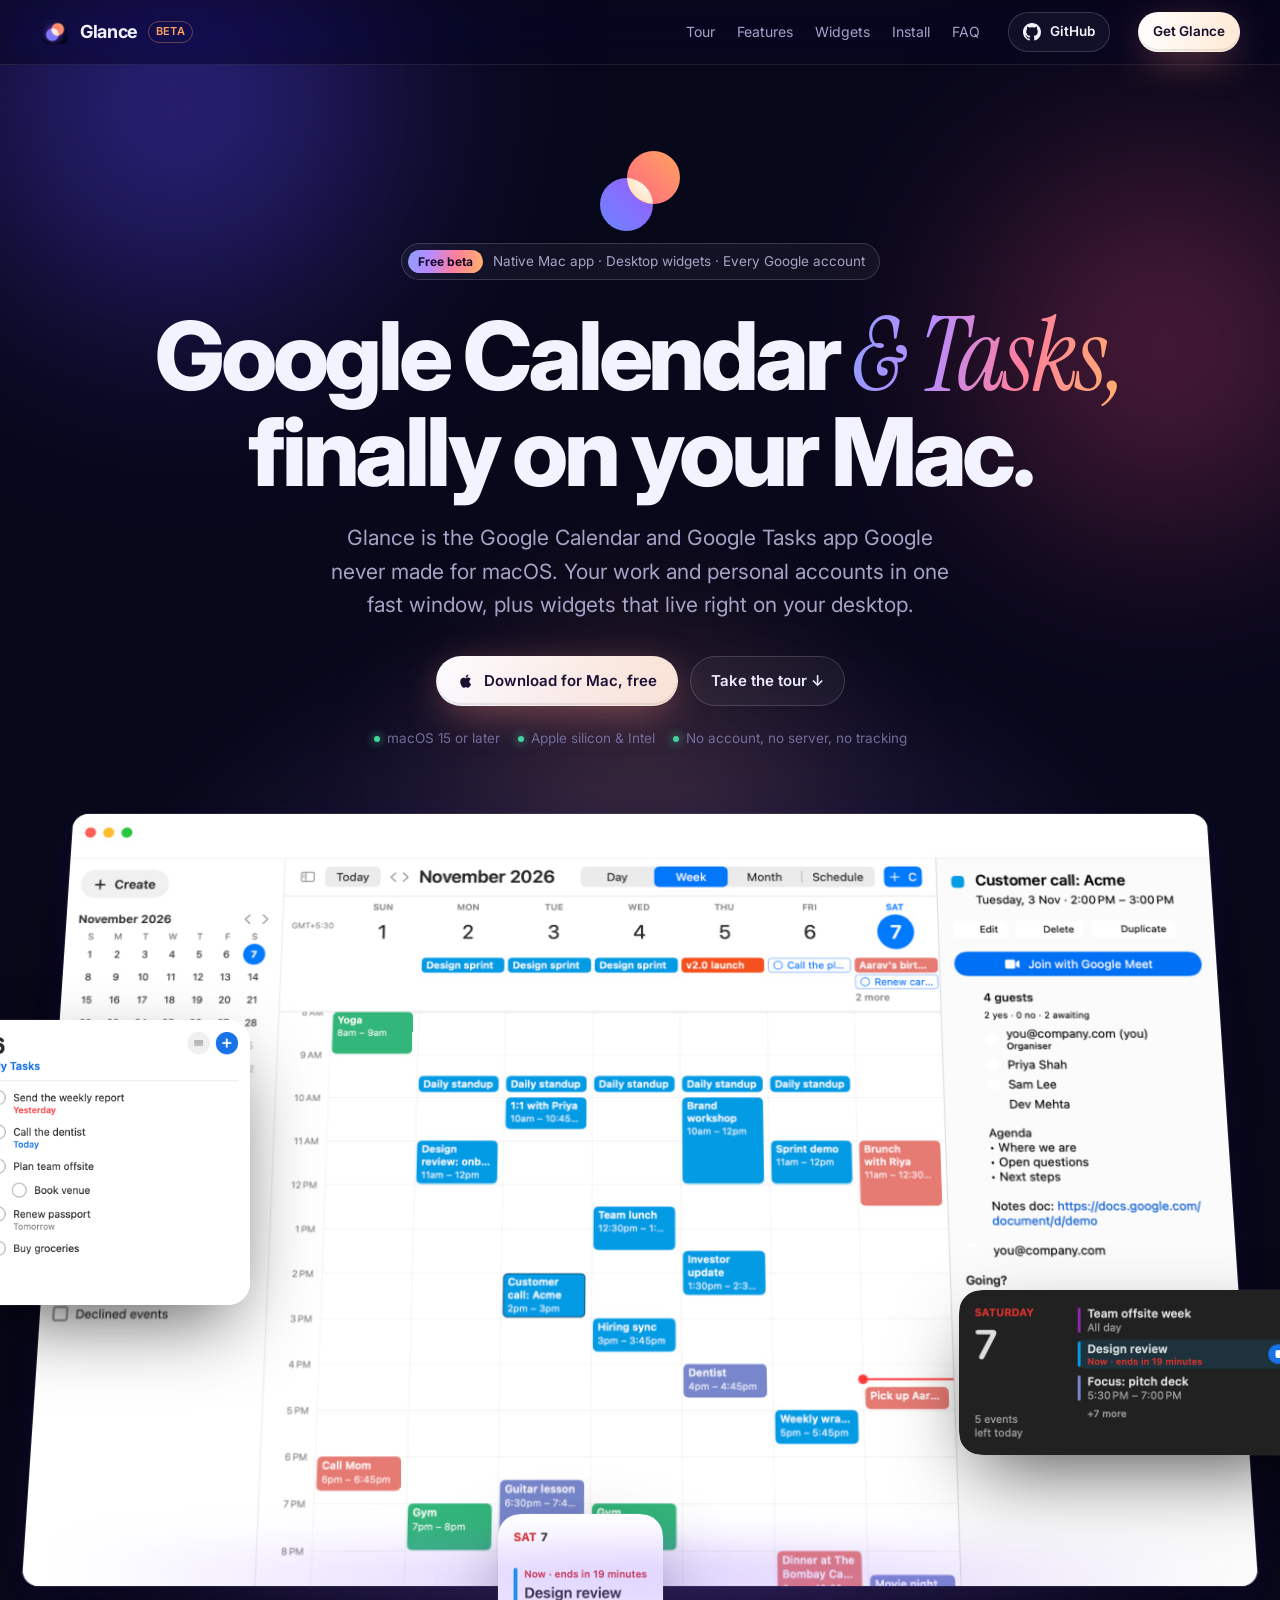
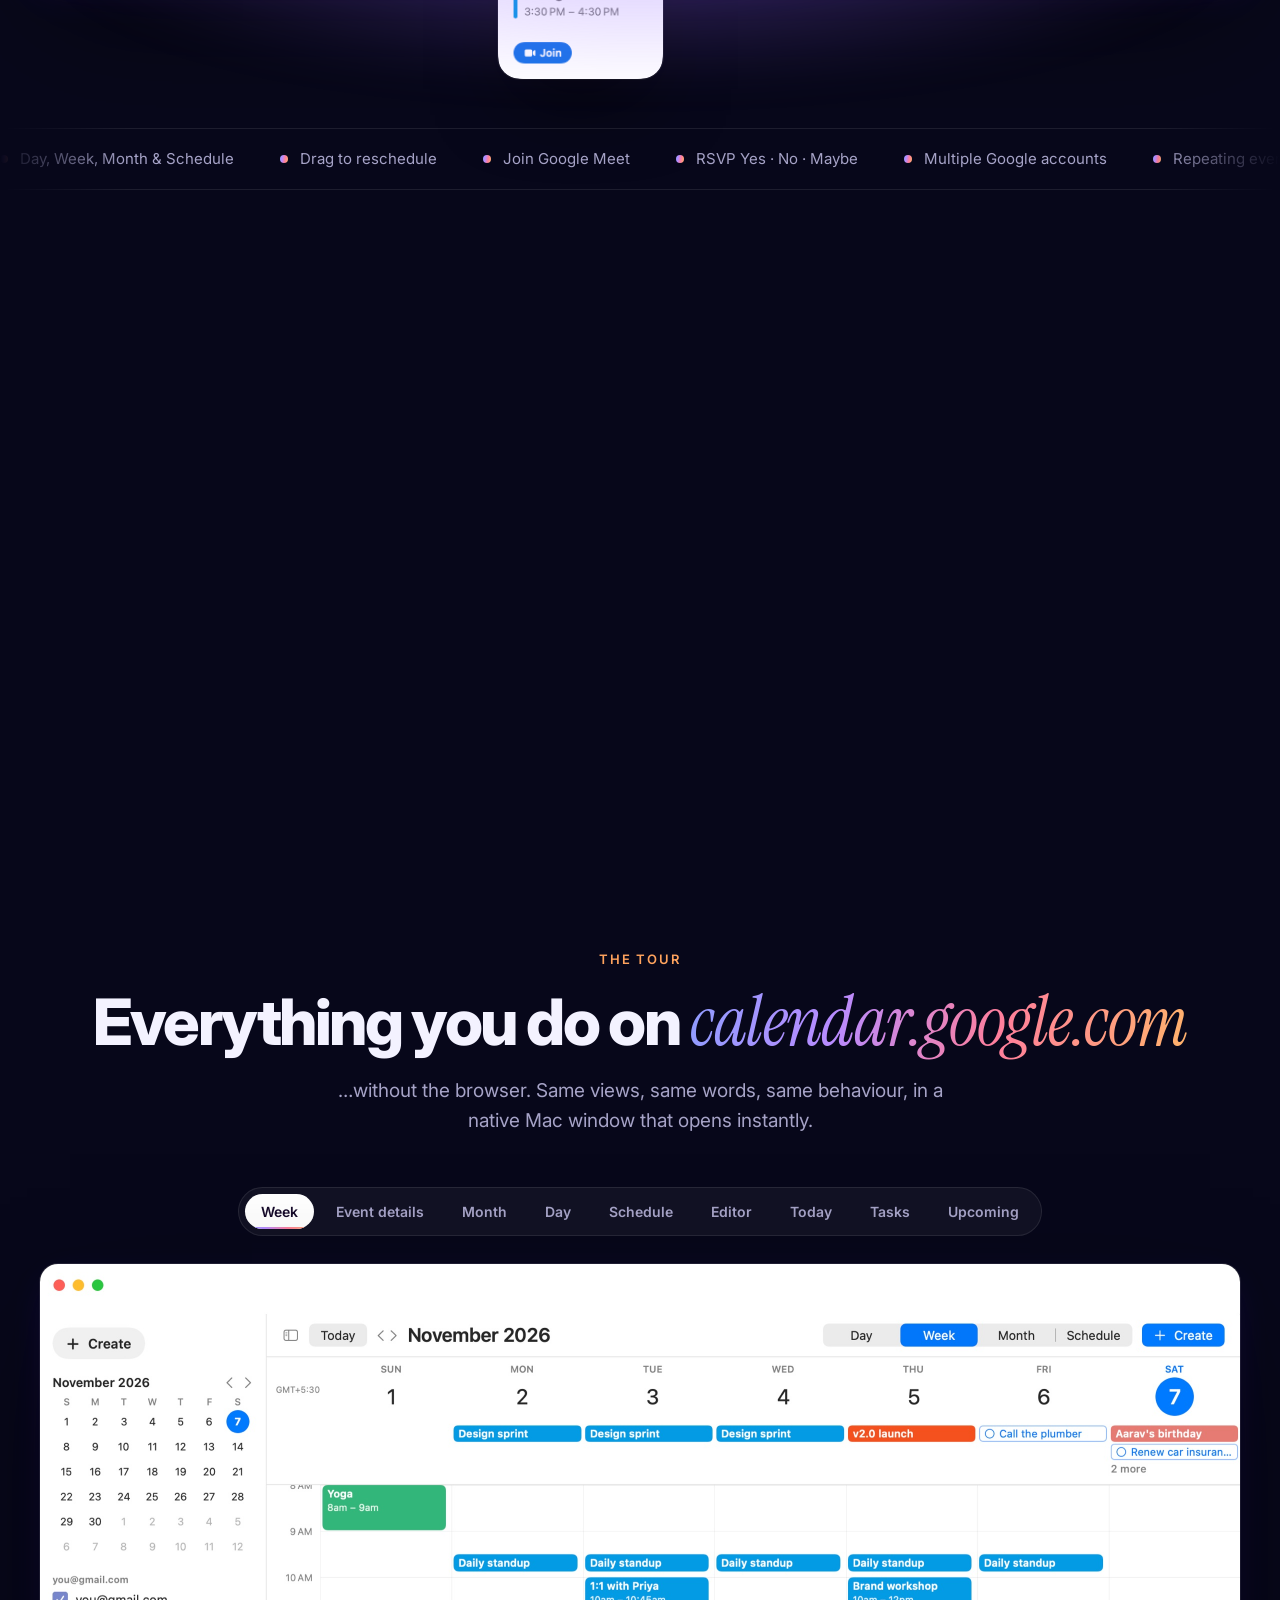
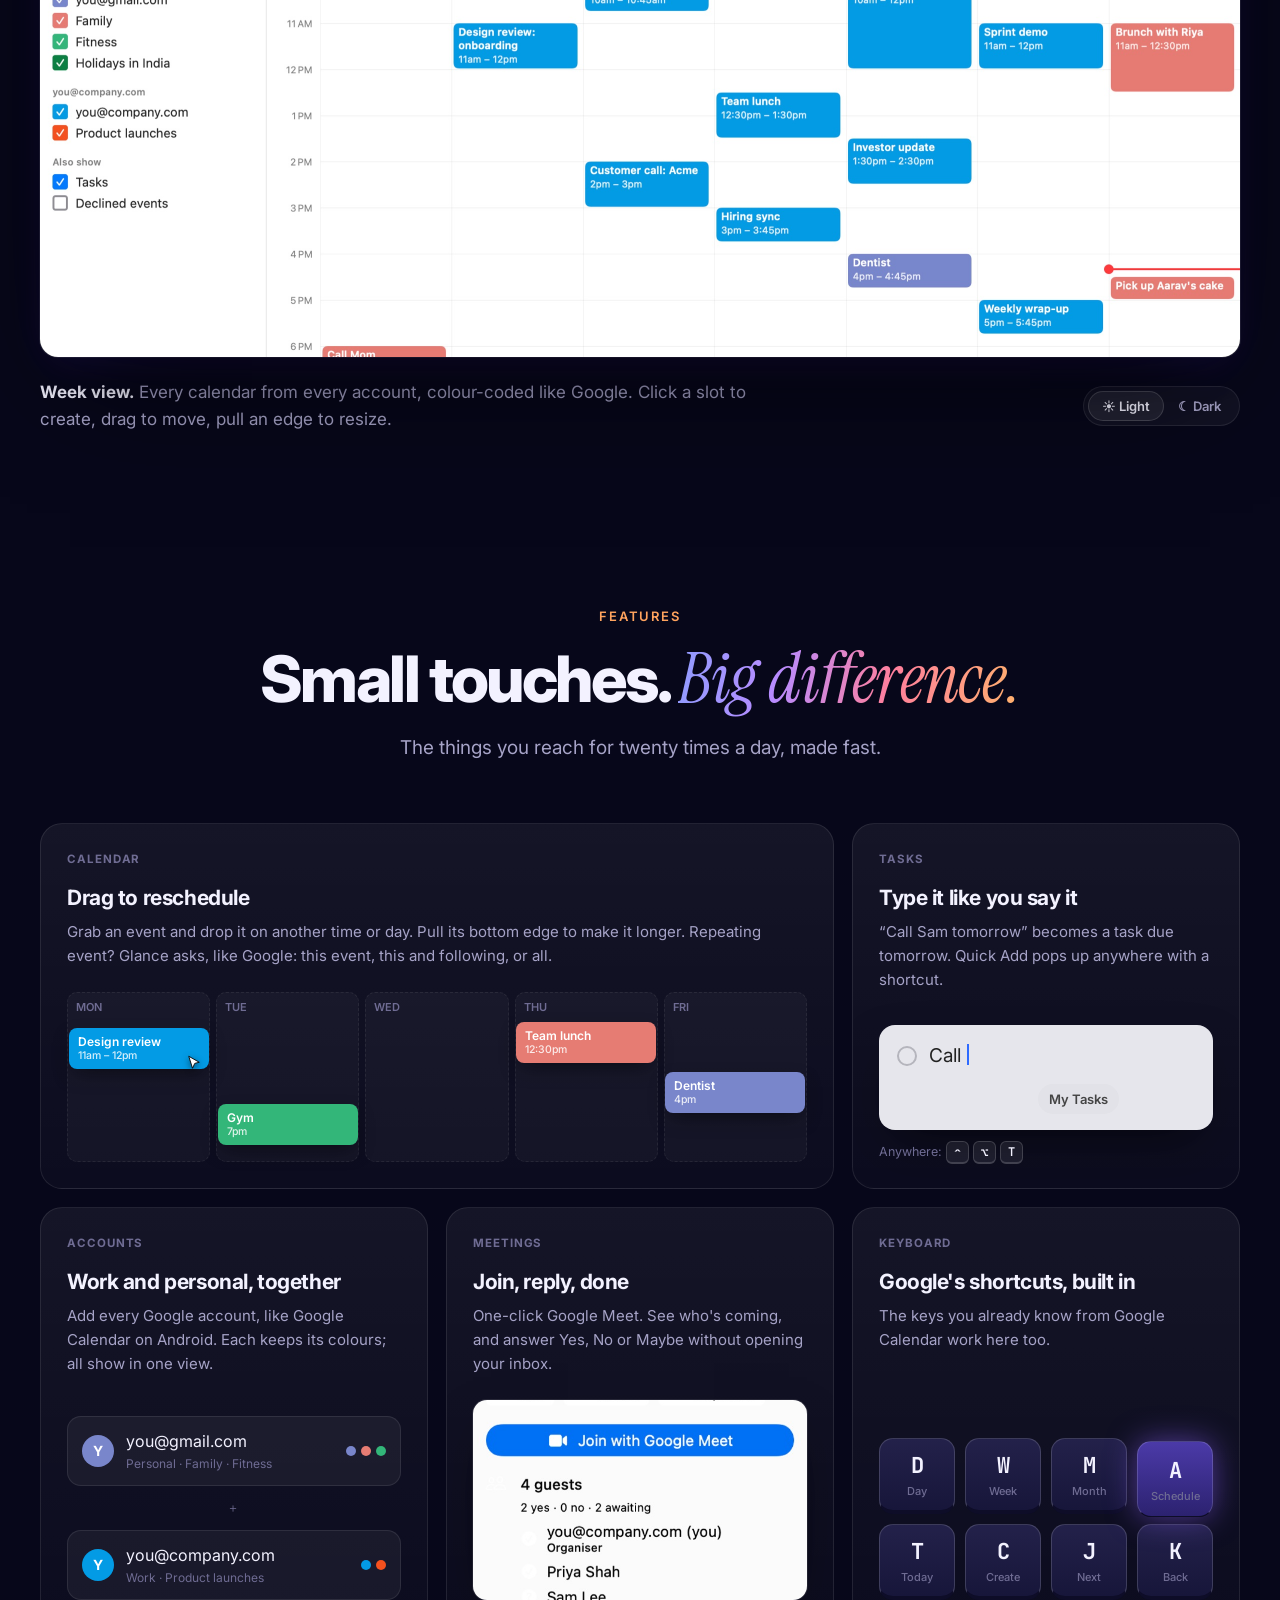
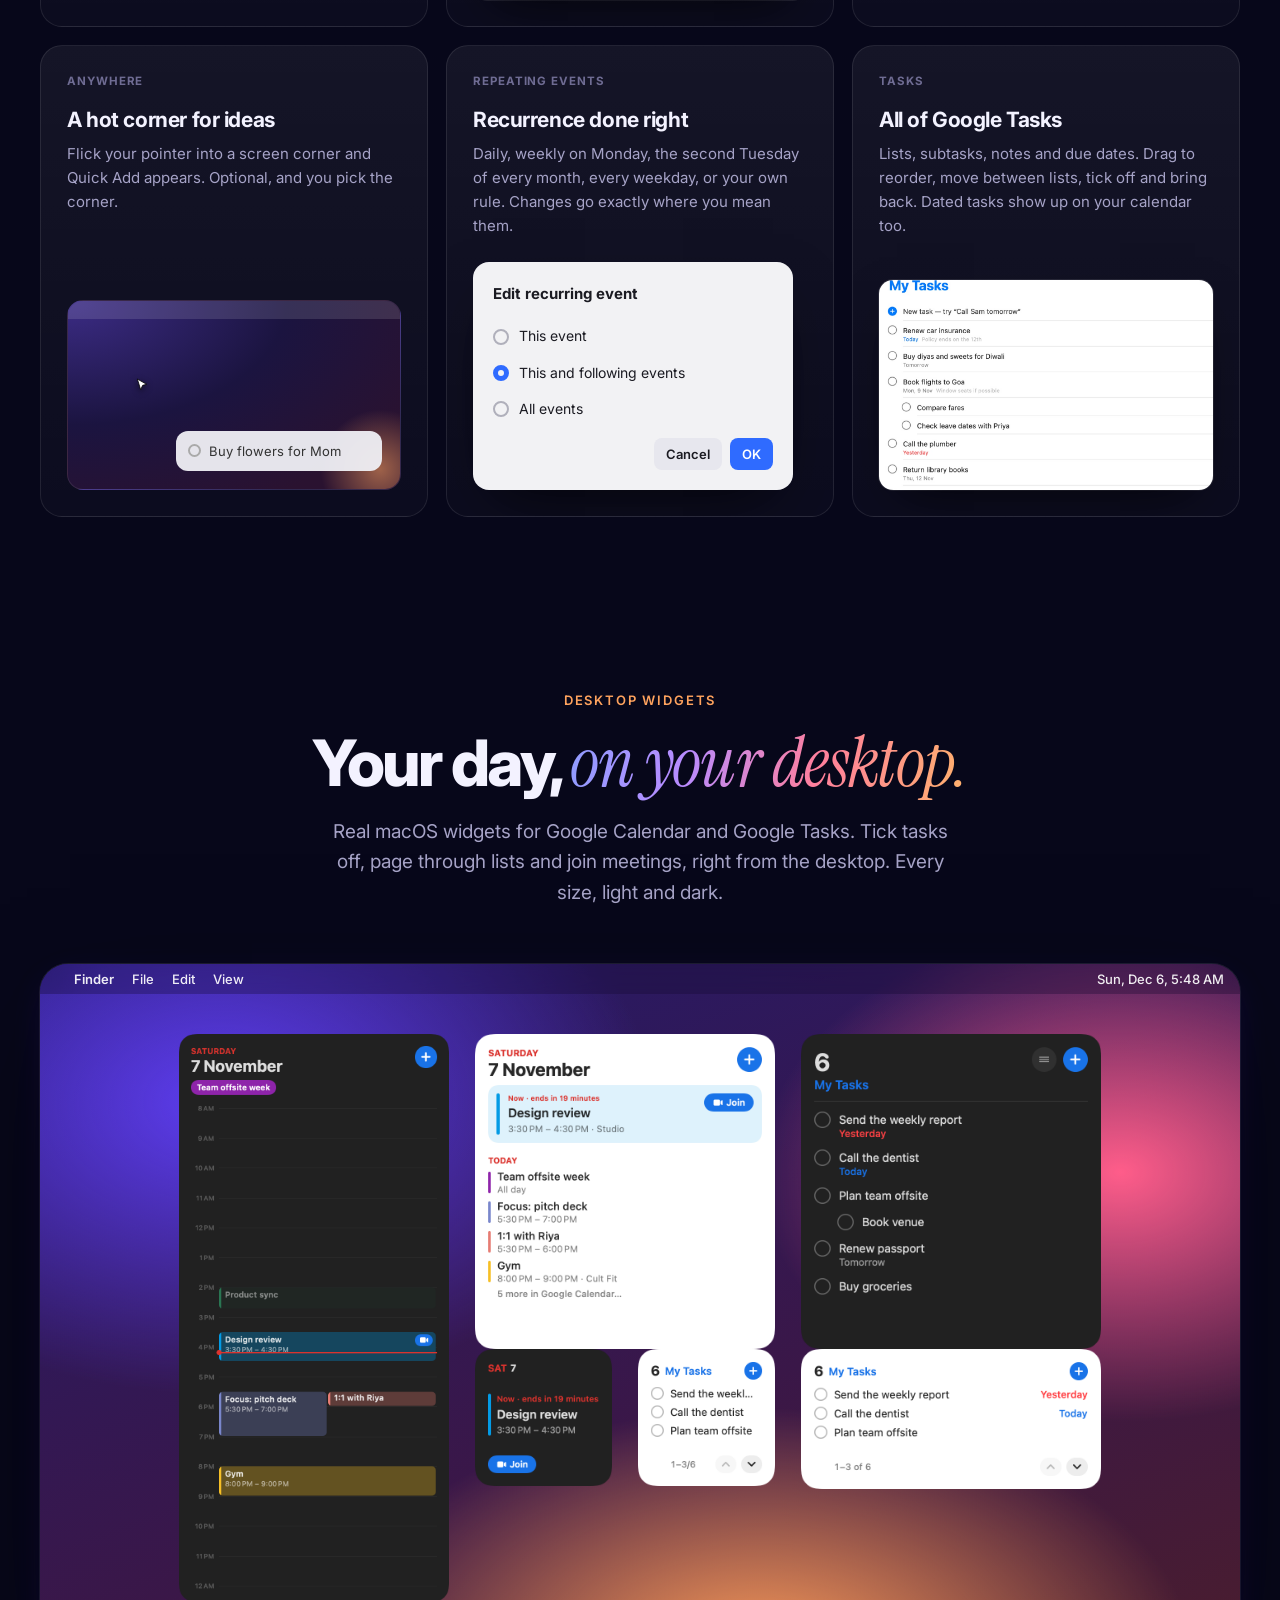
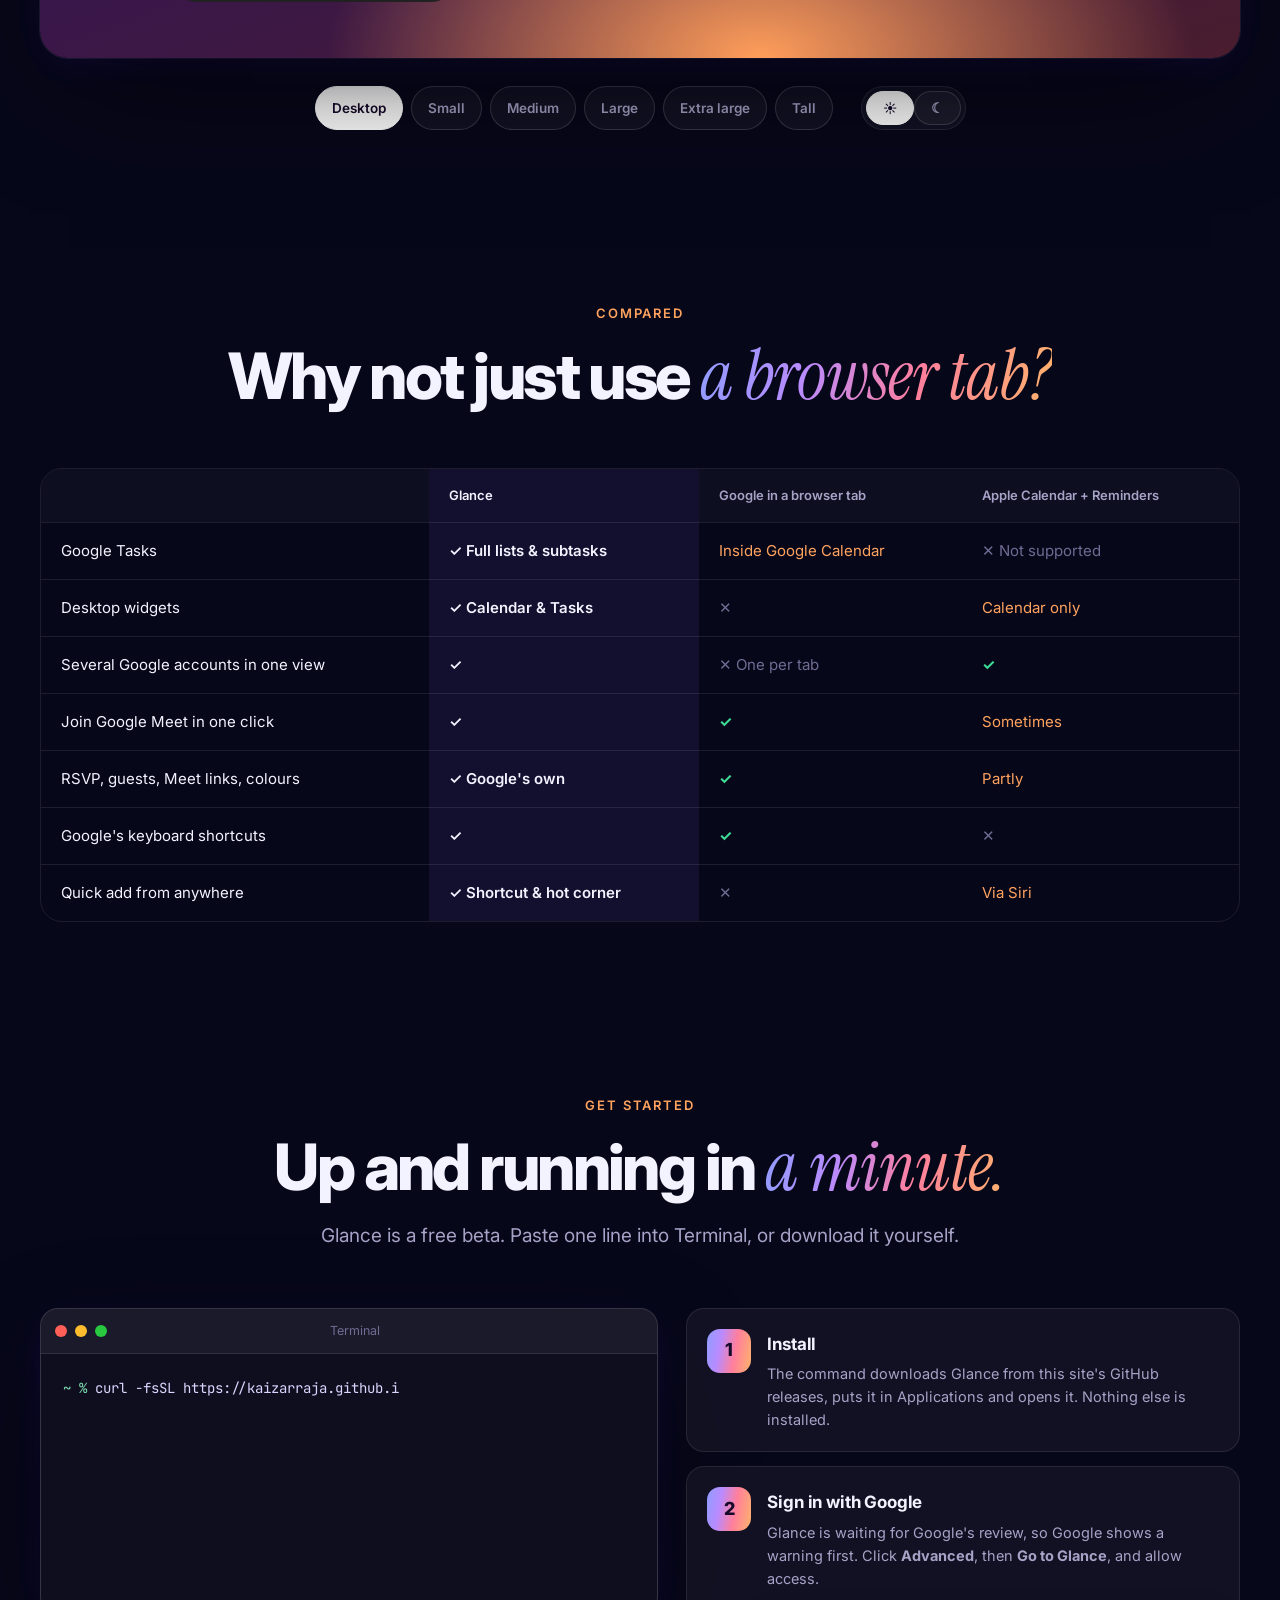
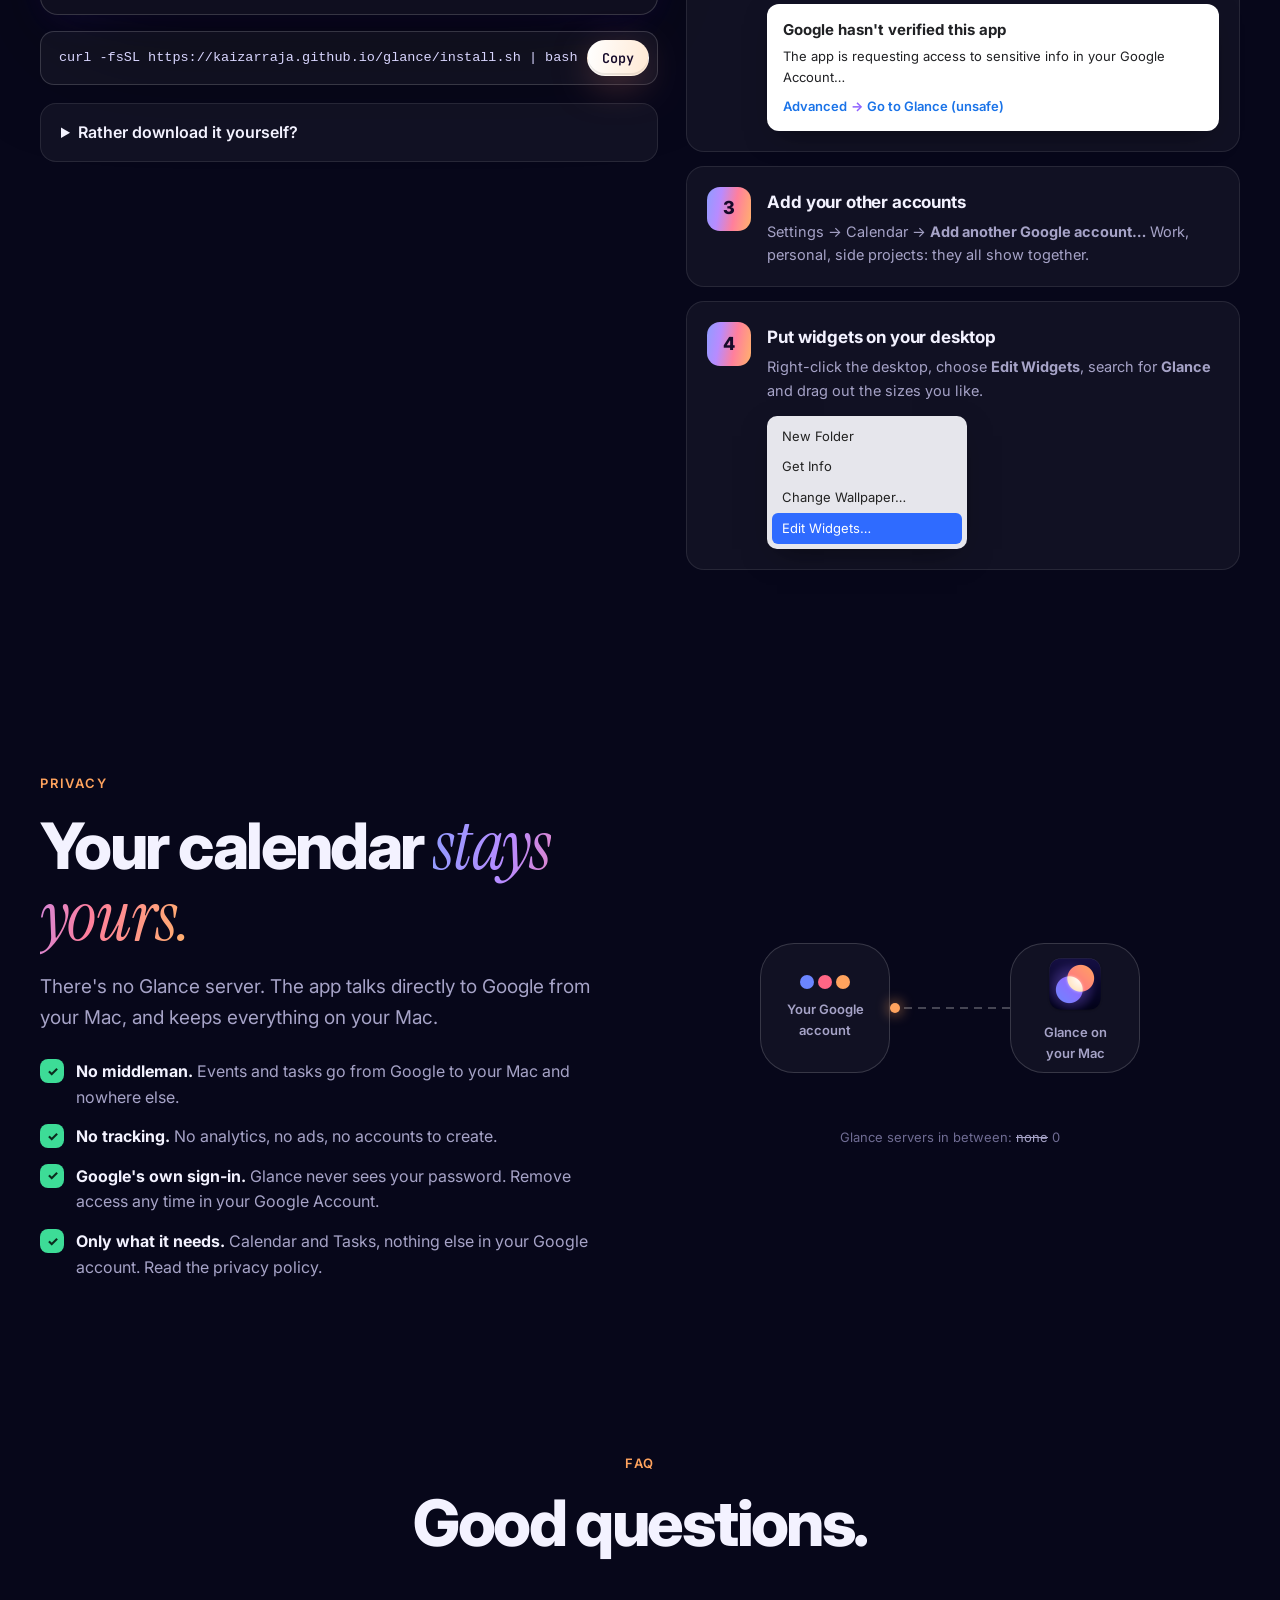
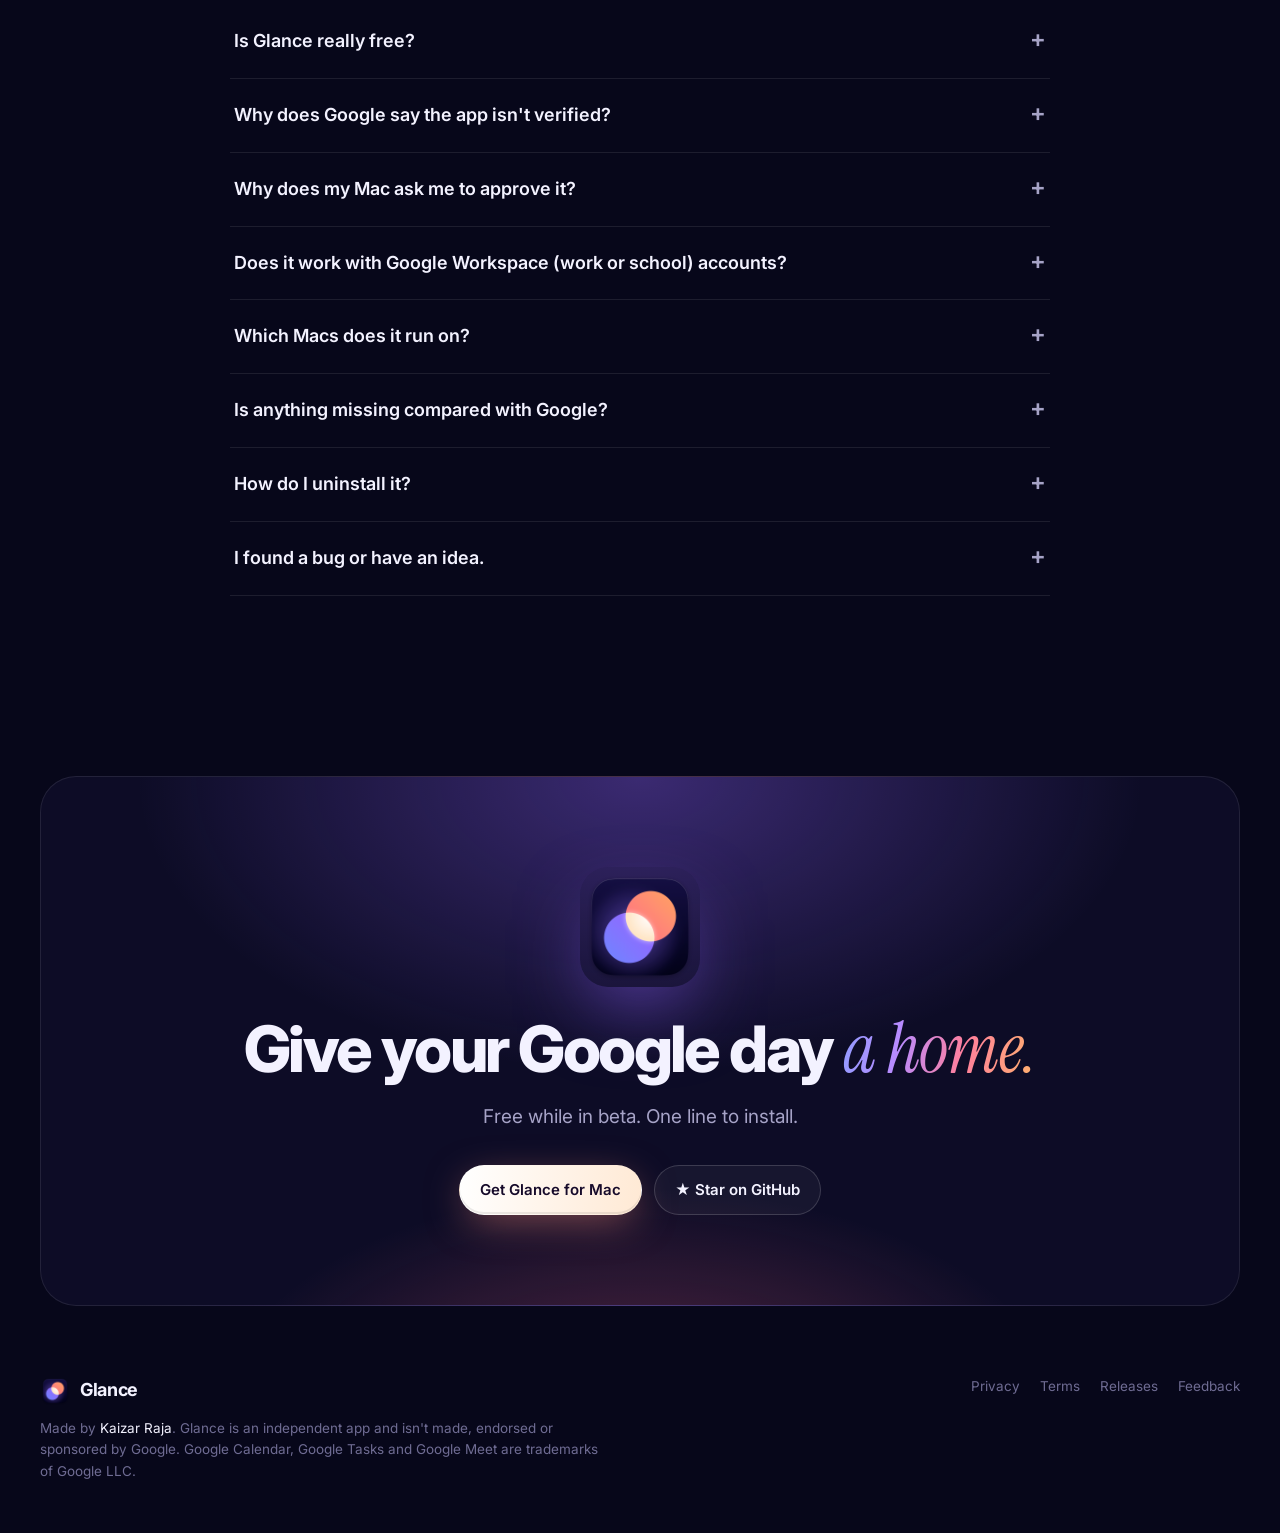
==== index.html @ 9920a79c "Glance website, installer and README" ====
<!doctype html>
<html lang="en">
<head>
<meta charset="utf-8">
<meta name="viewport" content="width=device-width, initial-scale=1">
<title>Glance: Google Calendar &amp; Google Tasks for Mac</title>
<meta name="description" content="Glance brings Google Calendar and Google Tasks to your Mac: a native app with Day, Week, Month and Schedule views, every account together, and real macOS widgets. Free beta.">
<meta property="og:title" content="Glance: Google Calendar & Google Tasks for Mac">
<meta property="og:description" content="A native Mac app and desktop widgets for Google Calendar and Google Tasks. Every account, one window. Free beta.">
<meta property="og:image" content="https://kaizarraja.github.io/glance/assets/brand/social.png">
<meta property="og:url" content="https://kaizarraja.github.io/glance/">
<meta name="twitter:card" content="summary_large_image">
<link rel="icon" href="assets/brand/favicon-64.png">
<link rel="apple-touch-icon" href="assets/brand/icon-256.png">
<link rel="preconnect" href="https://fonts.googleapis.com">
<link rel="preconnect" href="https://fonts.gstatic.com" crossorigin>
<link href="https://fonts.googleapis.com/css2?family=Inter:wght@400;500;600;700;800&family=Instrument+Serif:ital@0;1&family=JetBrains+Mono:wght@400;600&display=swap" rel="stylesheet">
<style>
:root {
  --bg: #07071a;
  --bg-2: #0d0c26;
  --panel: rgba(255,255,255,0.045);
  --panel-2: rgba(255,255,255,0.07);
  --line: rgba(255,255,255,0.09);
  --line-2: rgba(255,255,255,0.16);
  --text: #f3f2ff;
  --muted: #a6a3c7;
  --dim: #6f6c93;
  --violet: #8f62ff;
  --blue: #6b85ff;
  --coral: #ff6685;
  --peach: #ffa35e;
  --cream: #ffe6c7;
  --green: #3ddc97;
  --grad: linear-gradient(100deg, #8f9dff 0%, #b88bff 30%, #ff7f9c 62%, #ffb36b 100%);
  --radius: 22px;
  --shadow: 0 40px 120px -30px rgba(0,0,0,.75), 0 10px 40px -10px rgba(40,20,120,.45);
  --mono: "JetBrains Mono", ui-monospace, SFMono-Regular, Menlo, monospace;
  color-scheme: dark;
}
* { box-sizing: border-box; }
html { scroll-behavior: smooth; }
body {
  margin: 0; background: var(--bg); color: var(--text);
  font: 16px/1.6 Inter, -apple-system, BlinkMacSystemFont, "Segoe UI", sans-serif;
  -webkit-font-smoothing: antialiased; overflow-x: hidden;
}
img { max-width: 100%; display: block; }
a { color: inherit; text-decoration: none; }
.serif { font-family: "Instrument Serif", Georgia, serif; font-weight: 400; font-style: italic; letter-spacing: -0.01em; }
.grad { background: var(--grad); -webkit-background-clip: text; background-clip: text; color: transparent; }
.wrap { width: min(1200px, calc(100% - 32px)); margin: 0 auto; }
section { position: relative; }

/* ---------- Ambient background ---------- */
.aurora { position: fixed; inset: 0; z-index: -2; overflow: hidden; pointer-events: none; }
.aurora i { position: absolute; border-radius: 50%; filter: blur(90px); opacity: .55; animation: drift 26s ease-in-out infinite alternate; }
.aurora i:nth-child(1) { width: 52vw; height: 52vw; left: -12vw; top: -18vw; background: radial-gradient(circle, #5b46ff 0%, transparent 65%); }
.aurora i:nth-child(2) { width: 46vw; height: 46vw; right: -14vw; top: 4vw; background: radial-gradient(circle, #ff4f86 0%, transparent 65%); animation-delay: -8s; opacity: .38; }
.aurora i:nth-child(3) { width: 40vw; height: 40vw; left: 30vw; top: 60vh; background: radial-gradient(circle, #ff9a52 0%, transparent 65%); animation-delay: -16s; opacity: .22; }
@keyframes drift { 0% { transform: translate(0,0) scale(1); } 50% { transform: translate(4vw, 3vw) scale(1.08); } 100% { transform: translate(-3vw, 5vw) scale(.95); } }
.grain { position: fixed; inset: 0; z-index: -1; pointer-events: none; opacity: .06; mix-blend-mode: overlay;
  background-image: url("data:image/svg+xml;utf8,<svg xmlns='http://www.w3.org/2000/svg' width='160' height='160'><filter id='n'><feTurbulence type='fractalNoise' baseFrequency='.9' numOctaves='2' stitchTiles='stitch'/></filter><rect width='100%' height='100%' filter='url(%23n)'/></svg>"); }

/* ---------- Nav ---------- */
nav.top { position: sticky; top: 0; z-index: 50; backdrop-filter: saturate(160%) blur(18px); -webkit-backdrop-filter: saturate(160%) blur(18px);
  background: rgba(7,7,26,.55); border-bottom: 1px solid var(--line); }
nav.top .wrap { display: flex; align-items: center; gap: 28px; height: 64px; }
.brand { display: flex; align-items: center; gap: 10px; font-weight: 700; font-size: 18px; letter-spacing: -0.02em; }
.brand img { width: 30px; height: 30px; border-radius: 8px; }
.brand .beta { font-size: 11px; font-weight: 600; color: var(--peach); border: 1px solid rgba(255,163,94,.35); padding: 1px 7px; border-radius: 99px; letter-spacing: .02em; }
nav.top .links { display: flex; gap: 22px; margin-left: auto; font-size: 14px; color: var(--muted); }
nav.top .links a:hover { color: var(--text); }
.btn { display: inline-flex; align-items: center; gap: 9px; border-radius: 999px; font-weight: 600; font-size: 15px; padding: 12px 20px; border: 1px solid transparent; cursor: pointer; transition: transform .2s ease, box-shadow .2s ease, background .2s; white-space: nowrap; font-family: inherit; }
.btn:hover { transform: translateY(-1px); }
.btn.primary { color: #160a2a; background: linear-gradient(100deg, #fff 0%, #ffe9d4 100%); box-shadow: 0 10px 40px -8px rgba(255,140,120,.55), inset 0 -2px 0 rgba(0,0,0,.08); }
.btn.ghost { color: var(--text); background: var(--panel); border-color: var(--line-2); }
.btn.small { padding: 8px 14px; font-size: 13.5px; }
.btn svg { width: 18px; height: 18px; }

/* ---------- Hero ---------- */
.hero { padding: 80px 0 40px; text-align: center; }
.pill { display: inline-flex; align-items: center; gap: 10px; padding: 6px 14px 6px 6px; border-radius: 99px; background: var(--panel); border: 1px solid var(--line-2); font-size: 13.5px; color: var(--muted); }
.pill b { color: #160a2a; background: var(--grad); border-radius: 99px; padding: 2px 10px; font-weight: 700; font-size: 12px; }
.hero h1 { font-size: clamp(44px, 7.4vw, 96px); line-height: .98; letter-spacing: -0.045em; margin: 26px auto 22px; max-width: 18ch; font-weight: 800; }
.hero h1 .serif { font-size: 1.08em; letter-spacing: -0.02em; }
.hero p.lede { font-size: clamp(17px, 2vw, 21px); color: var(--muted); max-width: 640px; margin: 0 auto 34px; }
.cta-row { display: flex; gap: 12px; justify-content: center; flex-wrap: wrap; }
.meta-row { display: flex; gap: 18px; justify-content: center; flex-wrap: wrap; margin-top: 22px; color: var(--dim); font-size: 13.5px; }
.meta-row span { display: inline-flex; align-items: center; gap: 7px; }
.meta-row span::before { content: ""; width: 6px; height: 6px; border-radius: 50%; background: var(--green); box-shadow: 0 0 10px var(--green); }

/* Animated logo */
.lens { width: 92px; height: 92px; position: relative; margin: 0 auto 6px; }
.lens .c { position: absolute; width: 58%; height: 58%; border-radius: 50%; }
.lens .a { left: 6%; bottom: 6%; background: linear-gradient(45deg, #6b85ff, #9a5cff); animation: lensA 1.4s cubic-bezier(.2,.8,.2,1) both; }
.lens .b { right: 6%; top: 6%; background: linear-gradient(45deg, #ff6685, #ffa35e); animation: lensB 1.4s cubic-bezier(.2,.8,.2,1) both; }
.lens .glow { position: absolute; inset: 0; border-radius: 50%; background: radial-gradient(circle at 50% 50%, rgba(255,230,200,.65), transparent 55%); filter: blur(12px); animation: glow 4s ease-in-out 1.2s infinite; opacity: 0; }
.lens svg { position: absolute; inset: 0; width: 100%; height: 100%; animation: fadeIn .6s ease 1.05s both; }
@keyframes lensA { from { transform: translate(-60%, 60%); opacity: 0; } to { transform: none; opacity: 1; } }
@keyframes lensB { from { transform: translate(60%, -60%); opacity: 0; } to { transform: none; opacity: 1; } }
@keyframes glow { 0%,100% { opacity: .25; } 50% { opacity: .75; } }
@keyframes fadeIn { from { opacity: 0; } to { opacity: 1; } }

/* Hero stage */
.stage { position: relative; margin: 64px auto 0; width: min(1180px, 100%); perspective: 2200px; }
.stage .window { position: relative; transform: rotateX(14deg) scale(.96); transform-origin: 50% 0; transition: transform .25s ease-out; border-radius: 16px; overflow: hidden;
  box-shadow: var(--shadow), 0 0 0 1px rgba(255,255,255,.12); background: #fff; }
.stage .window img { width: 100%; height: auto; }
.stage .float { position: absolute; border-radius: 22px; box-shadow: 0 30px 80px -20px rgba(0,0,0,.7), 0 0 0 1px rgba(255,255,255,.08); transition: transform .25s ease-out; will-change: transform; }
.stage .f1 { width: 23%; left: -6%; top: 26%; }
.stage .f2 { width: 30%; right: -7%; top: 60%; }
.stage .f3 { width: 14%; left: 38%; bottom: -9%; }
.stage .shine { position: absolute; inset: -40% -10% auto; height: 80%; background: radial-gradient(ellipse at 50% 100%, rgba(160,120,255,.35), transparent 60%); z-index: -1; filter: blur(30px); }
.reflect { height: 140px; margin-top: -60px; background: radial-gradient(ellipse at 50% 0%, rgba(143,98,255,.35), transparent 70%); filter: blur(20px); }

/* ---------- Marquee ---------- */
.marquee { border-block: 1px solid var(--line); overflow: hidden; padding: 18px 0; mask-image: linear-gradient(90deg, transparent, #000 10%, #000 90%, transparent); }
.marquee .track { display: flex; gap: 46px; width: max-content; animation: scroll 42s linear infinite; }
.marquee span { display: inline-flex; align-items: center; gap: 12px; color: var(--muted); font-size: 15px; white-space: nowrap; }
.marquee span::before { content: ""; width: 8px; height: 8px; border-radius: 50%; background: var(--grad); }
@keyframes scroll { to { transform: translateX(-50%); } }

/* ---------- Section headings ---------- */
.sec { padding: 130px 0 40px; }
.eyebrow { display: inline-block; font-size: 13px; font-weight: 600; letter-spacing: .14em; text-transform: uppercase; color: var(--peach); margin-bottom: 16px; }
h2 { font-size: clamp(36px, 5.2vw, 64px); line-height: 1.02; letter-spacing: -0.04em; margin: 0 0 18px; font-weight: 800; }
h2 .serif { font-size: 1.1em; }
.sub { color: var(--muted); font-size: 19px; max-width: 640px; }
.center { text-align: center; }
.center .sub { margin: 0 auto; }

/* ---------- Stats ---------- */
.stats { display: grid; grid-template-columns: repeat(4, 1fr); gap: 1px; background: var(--line); border: 1px solid var(--line); border-radius: var(--radius); overflow: hidden; margin-top: 70px; }
.stats div { background: var(--bg); padding: 30px 26px; }
.stats b { display: block; font-size: 44px; letter-spacing: -0.04em; line-height: 1; margin-bottom: 8px; }
.stats span { color: var(--muted); font-size: 14.5px; }

/* ---------- Showcase ---------- */
.showcase { margin-top: 50px; }
.tabs { display: flex; gap: 6px; padding: 6px; border-radius: 999px; background: var(--panel); border: 1px solid var(--line); width: max-content; max-width: 100%; margin: 0 auto 28px; overflow-x: auto; scrollbar-width: none; }
.tabs button { position: relative; border: 0; background: none; color: var(--muted); font: 600 14px Inter, sans-serif; padding: 9px 16px; border-radius: 999px; cursor: pointer; white-space: nowrap; overflow: hidden; }
.tabs button.on { color: #160a2a; background: #fff; }
.tabs button .bar { position: absolute; left: 0; bottom: 0; height: 2px; width: 0; background: var(--grad); }
.tabs button.on .bar { animation: fill 6s linear forwards; }
.showcase.paused .tabs button.on .bar { animation-play-state: paused; }
@keyframes fill { to { width: 100%; } }
.screen { position: relative; border-radius: 18px; overflow: hidden; box-shadow: var(--shadow), 0 0 0 1px rgba(255,255,255,.12); background: #111; aspect-ratio: 2400 / 1387; }
.screen img { position: absolute; inset: 0; width: 100%; height: 100%; object-fit: cover; object-position: top; opacity: 0; transform: scale(1.015); transition: opacity .6s ease, transform 1.2s ease; }
.screen img.on { opacity: 1; transform: none; }
.caption-row { display: flex; align-items: center; justify-content: space-between; gap: 20px; margin-top: 22px; flex-wrap: wrap; }
.caption { font-size: 17px; color: var(--muted); max-width: 760px; min-height: 2.8em; }
.caption b { color: var(--text); }
.toggle { display: inline-flex; padding: 4px; border-radius: 99px; background: var(--panel); border: 1px solid var(--line); }
.toggle button { border: 0; background: none; color: var(--muted); font: 600 13px Inter, sans-serif; padding: 7px 14px; border-radius: 99px; cursor: pointer; display: inline-flex; align-items: center; gap: 6px; }
.toggle button.on { background: var(--panel-2); color: var(--text); box-shadow: inset 0 0 0 1px var(--line-2); }

/* ---------- Bento ---------- */
.bento { display: grid; grid-template-columns: repeat(6, 1fr); gap: 18px; margin-top: 60px; }
.card { position: relative; grid-column: span 2; border-radius: var(--radius); background: linear-gradient(180deg, rgba(255,255,255,.06), rgba(255,255,255,.025)); border: 1px solid var(--line); padding: 26px; overflow: hidden; min-height: 330px; display: flex; flex-direction: column; }
.card::after { content: ""; position: absolute; inset: 0; border-radius: inherit; pointer-events: none; background: radial-gradient(600px circle at var(--mx, 50%) var(--my, 0%), rgba(255,255,255,.07), transparent 40%); opacity: 0; transition: opacity .3s; }
.card:hover::after { opacity: 1; }
.card.wide { grid-column: span 4; }
.card.half { grid-column: span 3; }
.card h3 { margin: 0 0 6px; font-size: 21px; letter-spacing: -0.02em; }
.card p { margin: 0; color: var(--muted); font-size: 15px; }
.card .viz { margin-top: auto; padding-top: 24px; }
.tag { display: inline-flex; font-size: 11.5px; font-weight: 700; letter-spacing: .08em; text-transform: uppercase; color: var(--dim); margin-bottom: 12px; }

/* drag demo */
.mini-week { display: grid; grid-template-columns: repeat(5, 1fr); gap: 6px; height: 170px; position: relative; }
.mini-week div { border-radius: 10px; background: rgba(255,255,255,.035); border: 1px dashed rgba(255,255,255,.07); position: relative; }
.mini-week small { position: absolute; top: 6px; left: 8px; font-size: 11px; color: var(--dim); font-weight: 600; }
.chip { position: absolute; border-radius: 8px; padding: 6px 9px; font-size: 12px; font-weight: 600; color: #fff; line-height: 1.25; box-shadow: 0 8px 20px -6px rgba(0,0,0,.5); }
.chip small { position: static !important; display: block; color: rgba(255,255,255,.85) !important; font-weight: 500; font-size: 10.5px; }
.chip.blue { background: #039be5; } .chip.green { background: #33b679; } .chip.coral { background: #e67c73; } .chip.lav { background: #7986cb; }
.chip.mover { width: calc(20% - 8px); left: 2px; top: 36px; animation: mover 7s cubic-bezier(.6,0,.2,1) infinite; z-index: 2; }
@keyframes mover {
  0%, 12% { transform: translate(0,0) rotate(0); box-shadow: 0 8px 20px -6px rgba(0,0,0,.5); }
  18% { transform: translate(0,-4px) rotate(-2deg) scale(1.05); box-shadow: 0 20px 40px -10px rgba(0,0,0,.7); }
  46% { transform: translate(calc(200% + 24px), 56px) rotate(2deg) scale(1.05); }
  52%, 82% { transform: translate(calc(200% + 24px), 56px) rotate(0) scale(1); box-shadow: 0 8px 20px -6px rgba(0,0,0,.5); }
  100% { transform: translate(0,0); }
}
.cursor { position: absolute; width: 18px; height: 18px; z-index: 3; animation: cursor 7s cubic-bezier(.6,0,.2,1) infinite; left: 16%; top: 62px; filter: drop-shadow(0 2px 3px rgba(0,0,0,.5)); }
@keyframes cursor { 0%, 12% { transform: translate(0,0); } 46%, 82% { transform: translate(calc(var(--w, 260px) * .4), 56px); } 100% { transform: translate(0,0); } }

/* quick add demo */
.qa { border-radius: 16px; background: rgba(240,240,245,.96); color: #222; padding: 16px 18px; box-shadow: 0 20px 50px -15px rgba(0,0,0,.6); }
.qa .row1 { display: flex; align-items: center; gap: 12px; font-size: 19px; min-height: 28px; }
.qa .ring { width: 20px; height: 20px; border-radius: 50%; border: 2px solid #b5b5bd; flex: none; }
.qa .typed::after { content: ""; display: inline-block; width: 2px; height: 1.1em; background: #2f6bff; vertical-align: -3px; margin-left: 1px; animation: blink 1s steps(1) infinite; }
@keyframes blink { 50% { opacity: 0; } }
.qa .row2 { display: flex; gap: 8px; margin-top: 12px; padding-left: 32px; }
.qa .c2 { font-size: 13px; font-weight: 600; padding: 5px 11px; border-radius: 99px; background: #e2e2e8; color: #444; transition: all .35s ease; }
.qa .c2.date { background: #2f6bff; color: #fff; transform: scale(.6); opacity: 0; }
.qa .c2.date.show { transform: none; opacity: 1; }
.kbd-hint { margin-top: 12px; font-size: 12.5px; color: var(--dim); }
kbd { font: 600 12px var(--mono); padding: 2px 7px; border-radius: 6px; background: var(--panel-2); border: 1px solid var(--line-2); border-bottom-width: 2px; color: var(--text); }

/* accounts demo */
.accts { display: flex; flex-direction: column; gap: 10px; }
.acct { display: flex; align-items: center; gap: 12px; padding: 12px 14px; border-radius: 14px; background: rgba(255,255,255,.05); border: 1px solid var(--line); }
.acct .av { width: 32px; height: 32px; border-radius: 50%; display: grid; place-items: center; font-weight: 700; font-size: 14px; color: #fff; }
.acct small { display: block; color: var(--dim); font-size: 12px; }
.dots { margin-left: auto; display: flex; gap: 5px; }
.dots i { width: 10px; height: 10px; border-radius: 50%; }
.merge { text-align: center; font-size: 12px; color: var(--dim); margin: 2px 0; letter-spacing: .1em; }

/* shortcuts */
.keys { display: grid; grid-template-columns: repeat(4, 1fr); gap: 10px; }
.key { aspect-ratio: 1; border-radius: 14px; background: linear-gradient(180deg, #23214a, #17163a); border: 1px solid var(--line-2); border-bottom: 4px solid #0e0d28; display: flex; flex-direction: column; align-items: center; justify-content: center; gap: 4px; font: 700 22px var(--mono); transition: all .25s; }
.key small { font: 500 11px Inter, sans-serif; color: var(--dim); }
.key.hit { transform: translateY(3px); border-bottom-width: 1px; background: linear-gradient(180deg, #4b3aa8, #2c2270); box-shadow: 0 0 30px rgba(143,98,255,.5); }

/* scope dialog */
.dialog { border-radius: 16px; background: rgba(250,250,252,.97); color: #1b1b22; padding: 20px; max-width: 320px; box-shadow: 0 25px 60px -20px rgba(0,0,0,.7); }
.dialog h4 { margin: 0 0 12px; font-size: 15px; }
.dialog label { display: flex; align-items: center; gap: 10px; padding: 7px 0; font-size: 14px; }
.dialog label i { width: 16px; height: 16px; border-radius: 50%; border: 2px solid #b0b0bb; }
.dialog label.on i { border: 5px solid #2f6bff; }
.dialog .btns { display: flex; justify-content: flex-end; gap: 8px; margin-top: 10px; }
.dialog .btns span { font-size: 13px; font-weight: 600; padding: 6px 12px; border-radius: 8px; background: #e7e7ee; }
.dialog .btns span.ok { background: #2f6bff; color: #fff; }

/* hot corner */
.corner { position: relative; height: 190px; border-radius: 16px; overflow: hidden; background: radial-gradient(120% 120% at 0% 0%, #3c2c86, #1b1440 55%, #2a1230); border: 1px solid var(--line); }
.corner .menu { position: absolute; top: 0; left: 0; right: 0; height: 18px; background: rgba(255,255,255,.12); }
.corner .ptr { position: absolute; width: 16px; animation: toCorner 5s cubic-bezier(.6,0,.3,1) infinite; left: 20%; top: 40%; filter: drop-shadow(0 2px 3px rgba(0,0,0,.6)); }
@keyframes toCorner { 0%, 10% { transform: translate(0,0); } 40%, 80% { transform: translate(calc(var(--cw, 300px) * .76), 108px); } 100% { transform: translate(0,0); } }
.corner .pop { position: absolute; right: 18px; bottom: 18px; width: 62%; border-radius: 12px; background: rgba(240,240,245,.95); color: #333; font-size: 13px; padding: 10px 12px; display: flex; align-items: center; gap: 8px; animation: pop 5s ease infinite; transform-origin: 100% 100%; }
.corner .pop i { width: 13px; height: 13px; border-radius: 50%; border: 2px solid #aaa; }
@keyframes pop { 0%, 42% { opacity: 0; transform: scale(.85); } 48%, 82% { opacity: 1; transform: none; } 90%, 100% { opacity: 0; transform: scale(.9); } }
.corner .glowc { position: absolute; right: -40px; bottom: -40px; width: 120px; height: 120px; border-radius: 50%; background: radial-gradient(circle, rgba(255,163,94,.55), transparent 70%); animation: pop 5s ease infinite; }

/* crops of screenshots */
.crop { border-radius: 14px; overflow: hidden; box-shadow: 0 20px 50px -18px rgba(0,0,0,.7), 0 0 0 1px rgba(255,255,255,.1); background-repeat: no-repeat; background-color: #fff; }

/* ---------- Widgets desk ---------- */
.desk { position: relative; margin-top: 56px; border-radius: 28px; overflow: hidden; padding: 70px 40px 56px; min-height: 640px;
  background: radial-gradient(60% 70% at 15% 20%, #5d3df0 0%, transparent 60%), radial-gradient(50% 60% at 90% 30%, #ff5d8a 0%, transparent 60%), radial-gradient(60% 60% at 60% 100%, #ff9e5a 0%, transparent 60%), linear-gradient(160deg, #241a6b, #3a1748 60%, #4a1d2e);
  box-shadow: var(--shadow), 0 0 0 1px rgba(255,255,255,.1); }
.desk .menubar { position: absolute; top: 0; left: 0; right: 0; height: 30px; background: rgba(20,10,40,.28); backdrop-filter: blur(20px); display: flex; align-items: center; gap: 18px; padding: 0 16px; font-size: 13px; font-weight: 600; color: rgba(255,255,255,.92); }
.desk .menubar .r { margin-left: auto; font-weight: 500; }
.desk-grid { display: flex; gap: 26px; justify-content: center; align-items: flex-start; flex-wrap: wrap; }
.desk-grid img { border-radius: 22px; box-shadow: 0 30px 60px -20px rgba(0,0,0,.6); transition: transform .4s cubic-bezier(.2,.8,.2,1), opacity .4s; }
.desk-grid img:hover { transform: translateY(-6px) scale(1.01); }
.desk-grid .col { display: flex; flex-direction: column; gap: 26px; }
.sizes { display: flex; gap: 8px; justify-content: center; margin-top: 28px; flex-wrap: wrap; }
.sizes button { border: 1px solid var(--line-2); background: var(--panel); color: var(--muted); font: 600 13.5px Inter, sans-serif; padding: 8px 16px; border-radius: 99px; cursor: pointer; }
.sizes button.on { background: #fff; color: #160a2a; border-color: #fff; }
.size-stage { display: none; justify-content: center; gap: 26px; flex-wrap: wrap; align-items: flex-start; }
.size-stage.on { display: flex; animation: rise .5s cubic-bezier(.2,.8,.2,1); }
@keyframes rise { from { opacity: 0; transform: translateY(16px); } to { opacity: 1; transform: none; } }

/* ---------- Compare ---------- */
.compare { margin-top: 56px; border-radius: var(--radius); border: 1px solid var(--line); overflow: hidden; }
.compare table { width: 100%; border-collapse: collapse; font-size: 15px; }
.compare th, .compare td { padding: 16px 20px; text-align: left; border-bottom: 1px solid var(--line); }
.compare th { font-size: 13px; color: var(--muted); font-weight: 600; background: rgba(255,255,255,.03); }
.compare th.us, .compare td.us { background: rgba(143,98,255,.09); color: var(--text); font-weight: 600; }
.compare tr:last-child td { border-bottom: 0; }
.yes { color: var(--green); font-weight: 700; }
.no { color: var(--dim); }
.part { color: var(--peach); }

/* ---------- Install ---------- */
.install { display: grid; grid-template-columns: 1.05fr 1fr; gap: 28px; margin-top: 56px; align-items: start; }
.term { border-radius: 18px; overflow: hidden; background: #0f0e1f; border: 1px solid var(--line-2); box-shadow: var(--shadow); }
.term .bar { display: flex; align-items: center; gap: 8px; padding: 12px 14px; background: rgba(255,255,255,.05); border-bottom: 1px solid var(--line); }
.term .bar i { width: 12px; height: 12px; border-radius: 50%; }
.term .bar span { margin: 0 auto; font-size: 12.5px; color: var(--dim); transform: translateX(-24px); }
.term pre { margin: 0; padding: 22px 22px 26px; font: 14px/1.75 var(--mono); color: #d9d6ff; min-height: 260px; white-space: pre-wrap; word-break: break-all; }
.term .p { color: #7ee0b3; }
.term .o { color: #8c89b3; }
.term .ok { color: #ffc58f; }
.copy { display: flex; align-items: center; gap: 10px; margin-top: 16px; padding: 8px 8px 8px 18px; border-radius: 14px; background: var(--panel); border: 1px solid var(--line-2); font: 13.5px var(--mono); color: #d9d6ff; }
.copy code { overflow-x: auto; white-space: nowrap; flex: 1; scrollbar-width: none; }
.copy button { flex: none; }
.steps { display: flex; flex-direction: column; gap: 14px; }
.step { display: grid; grid-template-columns: 44px 1fr; gap: 16px; padding: 20px; border-radius: 18px; background: var(--panel); border: 1px solid var(--line); }
.step .n { width: 44px; height: 44px; border-radius: 13px; display: grid; place-items: center; font-weight: 800; font-size: 18px; color: #160a2a; background: var(--grad); }
.step h4 { margin: 2px 0 4px; font-size: 17px; letter-spacing: -0.01em; }
.step p { margin: 0; color: var(--muted); font-size: 14.5px; }
.step .ill { margin-top: 14px; }
.gwarn { border-radius: 12px; background: #fff; color: #202124; padding: 14px 16px; font-size: 13px; box-shadow: 0 10px 30px -10px rgba(0,0,0,.5); }
.gwarn b { display: block; font-size: 15px; margin-bottom: 4px; }
.gwarn .lnk { color: #1a73e8; font-weight: 600; }
.gwarn .arrow { color: #8f62ff; font-weight: 700; }
.wmenu { display: inline-flex; flex-direction: column; border-radius: 10px; background: rgba(240,240,245,.96); color: #222; font-size: 13px; padding: 5px; min-width: 200px; box-shadow: 0 10px 30px -10px rgba(0,0,0,.5); }
.wmenu span { padding: 5px 10px; border-radius: 6px; }
.wmenu span.on { background: #2f6bff; color: #fff; }
details.manual { margin-top: 18px; border-radius: 16px; background: var(--panel); border: 1px solid var(--line); padding: 16px 20px; }
details.manual summary { cursor: pointer; font-weight: 600; }
details.manual ol { color: var(--muted); font-size: 14.5px; padding-left: 20px; margin: 12px 0 2px; }
details.manual li { margin: 6px 0; }

/* ---------- Privacy ---------- */
.privacy { display: grid; grid-template-columns: 1fr 1fr; gap: 40px; align-items: center; margin-top: 30px; }
.flow { display: flex; align-items: center; justify-content: center; gap: 0; padding: 40px 10px; }
.node { width: 130px; height: 130px; border-radius: 34px; display: grid; place-items: center; text-align: center; font-size: 13px; font-weight: 600; color: var(--muted); background: var(--panel); border: 1px solid var(--line-2); position: relative; }
.node img { width: 64px; height: 64px; border-radius: 15px; margin: 0 auto 6px; }
.node .gdot { display: flex; gap: 4px; justify-content: center; margin-bottom: 10px; }
.node .gdot i { width: 14px; height: 14px; border-radius: 50%; }
.wire { width: 120px; height: 2px; background: repeating-linear-gradient(90deg, rgba(255,255,255,.25) 0 8px, transparent 8px 14px); position: relative; overflow: visible; }
.wire::after { content: ""; position: absolute; top: -4px; left: 0; width: 10px; height: 10px; border-radius: 50%; background: var(--peach); box-shadow: 0 0 14px var(--peach); animation: packet 2.4s linear infinite; }
@keyframes packet { from { left: 0; } to { left: calc(100% - 10px); } }
.noserver { margin-top: 14px; text-align: center; color: var(--dim); font-size: 13px; }
.noserver s { color: var(--muted); }
.bullets { list-style: none; padding: 0; margin: 26px 0 0; display: grid; gap: 14px; }
.bullets li { display: flex; gap: 12px; color: var(--muted); }
.bullets li::before { content: "✓"; flex: none; width: 24px; height: 24px; border-radius: 8px; display: grid; place-items: center; font-size: 13px; font-weight: 800; color: #0b2a1d; background: var(--green); }
.bullets b { color: var(--text); }

/* ---------- FAQ ---------- */
.faq { max-width: 820px; margin: 50px auto 0; }
.faq details { border-bottom: 1px solid var(--line); padding: 22px 4px; }
.faq summary { cursor: pointer; font-size: 18px; font-weight: 600; list-style: none; display: flex; justify-content: space-between; gap: 20px; }
.faq summary::-webkit-details-marker { display: none; }
.faq summary::after { content: "+"; font-size: 24px; line-height: 1; color: var(--muted); transition: transform .25s; }
.faq details[open] summary::after { transform: rotate(45deg); }
.faq details p { color: var(--muted); margin: 12px 0 0; }
.faq a, .prose a { color: #c7b6ff; text-decoration: underline; text-underline-offset: 3px; }

/* ---------- Final CTA ---------- */
.final { margin: 140px auto 0; text-align: center; padding: 90px 24px; border-radius: 36px; position: relative; overflow: hidden; border: 1px solid var(--line);
  background: radial-gradient(60% 80% at 50% 0%, rgba(143,98,255,.35), transparent 70%), radial-gradient(50% 60% at 50% 120%, rgba(255,102,133,.3), transparent 70%), var(--bg-2); }
.final img.big { width: 120px; height: 120px; margin: 0 auto 26px; border-radius: 28px; box-shadow: 0 30px 80px -20px rgba(143,98,255,.7); animation: float 6s ease-in-out infinite; }
@keyframes float { 50% { transform: translateY(-10px) rotate(-2deg); } }

footer { padding: 70px 0 50px; color: var(--dim); font-size: 13.5px; }
footer .wrap { display: flex; gap: 24px; justify-content: space-between; flex-wrap: wrap; }
footer a:hover { color: var(--text); }
footer .fine { max-width: 560px; }
.flinks { display: flex; gap: 20px; flex-wrap: wrap; }

/* reveal on scroll */
.reveal { opacity: 0; transform: translateY(26px); transition: opacity .9s ease, transform .9s cubic-bezier(.2,.8,.2,1); }
.reveal.in { opacity: 1; transform: none; }

@media (max-width: 960px) {
  nav.top .links { display: none; }
  .bento { grid-template-columns: 1fr; }
  .card, .card.wide, .card.half { grid-column: auto; }
  .install, .privacy { grid-template-columns: 1fr; }
  .stats { grid-template-columns: repeat(2, 1fr); }
  .stage .f1, .stage .f3 { display: none; }
  .stage .f2 { width: 40%; right: -3%; top: 62%; }
  .desk { padding: 56px 16px 32px; }
  .compare { overflow-x: auto; }
  .compare table { min-width: 640px; }
}
@media (max-width: 560px) {
  nav.top .btn.ghost { display: none; }
  .hero { padding-top: 56px; }
  .stats { grid-template-columns: 1fr 1fr; }
  .stats b { font-size: 34px; }
  .wire { width: 50px; }
  .node { width: 100px; height: 110px; font-size: 12px; }
  .node img { width: 48px; height: 48px; }
}
@media (prefers-reduced-motion: reduce) {
  *, *::before, *::after { animation: none !important; transition: none !important; }
  .reveal { opacity: 1; transform: none; }
}
</style>
</head>
<body>
<div class="aurora"><i></i><i></i><i></i></div>
<div class="grain"></div>

<nav class="top">
  <div class="wrap">
    <a class="brand" href="#"><img src="assets/brand/icon-256.png" alt="">Glance <span class="beta">BETA</span></a>
    <div class="links">
      <a href="#tour">Tour</a><a href="#features">Features</a><a href="#widgets">Widgets</a><a href="#install">Install</a><a href="#faq">FAQ</a>
    </div>
    <a class="btn ghost small" href="https://github.com/kaizarraja/glance" target="_blank" rel="noopener">
      <svg viewBox="0 0 16 16" fill="currentColor"><path d="M8 0C3.58 0 0 3.58 0 8c0 3.54 2.29 6.53 5.47 7.59.4.07.55-.17.55-.38 0-.19-.01-.82-.01-1.49-2.01.37-2.53-.49-2.69-.94-.09-.23-.48-.94-.82-1.13-.28-.15-.68-.52-.01-.53.63-.01 1.08.58 1.23.82.72 1.21 1.87.87 2.33.66.07-.52.28-.87.51-1.07-1.78-.2-3.64-.89-3.64-3.95 0-.87.31-1.59.82-2.15-.08-.2-.36-1.02.08-2.12 0 0 .67-.21 2.2.82.64-.18 1.32-.27 2-.27.68 0 1.36.09 2 .27 1.53-1.04 2.2-.82 2.2-.82.44 1.1.16 1.92.08 2.12.51.56.82 1.27.82 2.15 0 3.07-1.87 3.75-3.65 3.95.29.25.54.73.54 1.48 0 1.07-.01 1.93-.01 2.2 0 .21.15.46.55.38A8.013 8.013 0 0016 8c0-4.42-3.58-8-8-8z"/></svg>GitHub</a>
    <a class="btn primary small" href="#install">Get Glance</a>
  </div>
</nav>

<header class="hero">
  <div class="wrap">
    <div class="lens" aria-hidden="true">
      <div class="glow"></div>
      <div class="c a"></div><div class="c b"></div>
      <svg viewBox="0 0 100 100"><defs><clipPath id="ca"><circle cx="35" cy="65" r="29"/></clipPath><radialGradient id="lg"><stop offset="0" stop-color="#fff"/><stop offset="1" stop-color="#ffe6c7"/></radialGradient></defs><circle cx="65" cy="35" r="29" fill="url(#lg)" clip-path="url(#ca)"/></svg>
    </div>
    <span class="pill"><b>Free beta</b> Native Mac app · Desktop widgets · Every Google account</span>
    <h1>Google Calendar <span class="serif grad">&amp;&nbsp;Tasks,</span><br>finally on your Mac.</h1>
    <p class="lede">Glance is the Google Calendar and Google Tasks app Google never made for macOS. Your work and personal accounts in one fast window, plus widgets that live right on your desktop.</p>
    <div class="cta-row">
      <a class="btn primary" href="#install"><svg viewBox="0 0 24 24" fill="currentColor"><path d="M16.37 12.6c-.02-2.24 1.83-3.31 1.91-3.37-1.04-1.52-2.66-1.73-3.24-1.75-1.38-.14-2.69.81-3.39.81-.7 0-1.78-.79-2.92-.77-1.5.02-2.89.87-3.66 2.22-1.56 2.71-.4 6.72 1.12 8.92.74 1.08 1.63 2.29 2.79 2.24 1.12-.04 1.54-.72 2.89-.72 1.35 0 1.73.72 2.91.7 1.2-.02 1.96-1.1 2.7-2.18.85-1.25 1.2-2.46 1.22-2.52-.03-.01-2.33-.9-2.35-3.56zM14.14 6.03c.62-.75 1.03-1.78.92-2.82-.89.04-1.96.59-2.6 1.34-.57.66-1.07 1.71-.94 2.73.99.08 2-.5 2.62-1.25z"/></svg>Download for Mac, free</a>
      <a class="btn ghost" href="#tour">Take the tour ↓</a>
    </div>
    <div class="meta-row"><span>macOS 15 or later</span><span>Apple silicon &amp; Intel</span><span>No account, no server, no tracking</span></div>

    <div class="stage" id="stage">
      <div class="shine"></div>
      <div class="window" data-depth="0.6"><img src="assets/shots/week-detail.jpg" alt="Glance week view with an event's details, guests and Join with Google Meet" width="2400" height="1387" fetchpriority="high"></div>
      <img class="float f1" data-depth="1.6" src="assets/widgets/tasks-large.png" alt="Tasks widget" loading="eager">
      <img class="float f2" data-depth="2.2" src="assets/widgets/calendar-agenda-medium-dark.png" alt="Calendar agenda widget" loading="eager">
      <img class="float f3" data-depth="2.8" src="assets/widgets/calendar-agenda-small.png" alt="Small up-next widget" loading="eager">
    </div>
    <div class="reflect"></div>
  </div>
</header>

<div class="marquee" aria-hidden="true"><div class="track" id="marquee"></div></div>

<section class="sec center" id="why">
  <div class="wrap reveal">
    <span class="eyebrow">Why Glance</span>
    <h2>Your whole Google day, <span class="serif grad">at a glance.</span></h2>
    <p class="sub">On Android, Google Calendar and Tasks are just there. On a Mac, they live in a browser tab you keep losing. Glance gives them a proper home: a real app, real widgets, and every account side by side.</p>
    <div class="stats">
      <div><b class="grad">4</b><span>calendar views: Day, Week, Month, Schedule</span></div>
      <div><b class="grad">5</b><span>widget sizes, up to the tall portrait one</span></div>
      <div><b class="grad">∞</b><span>Google accounts, work and personal together</span></div>
      <div><b class="grad">0</b><span>servers. Your Mac talks straight to Google</span></div>
    </div>
  </div>
</section>

<section class="sec" id="tour">
  <div class="wrap">
    <div class="center reveal">
      <span class="eyebrow">The tour</span>
      <h2>Everything you do on <span class="serif grad">calendar.google.com</span></h2>
      <p class="sub">…without the browser. Same views, same words, same behaviour, in a native Mac window that opens instantly.</p>
    </div>
    <div class="showcase reveal" id="showcase">
      <div class="tabs" id="tabs"></div>
      <div class="screen" id="screen"></div>
      <div class="caption-row">
        <div class="caption" id="caption"></div>
        <div class="toggle" id="themeToggle">
          <button data-theme="light" class="on">☀︎ Light</button><button data-theme="dark">☾ Dark</button>
        </div>
      </div>
    </div>
  </div>
</section>

<section class="sec" id="features">
  <div class="wrap">
    <div class="center reveal">
      <span class="eyebrow">Features</span>
      <h2>Small touches. <span class="serif grad">Big difference.</span></h2>
      <p class="sub">The things you reach for twenty times a day, made fast.</p>
    </div>
    <div class="bento">
      <article class="card wide reveal">
        <span class="tag">Calendar</span>
        <h3>Drag to reschedule</h3>
        <p>Grab an event and drop it on another time or day. Pull its bottom edge to make it longer. Repeating event? Glance asks, like Google: this event, this and following, or all.</p>
        <div class="viz" id="dragViz">
          <div class="mini-week">
            <div><small>MON</small></div><div><small>TUE</small></div><div><small>WED</small></div><div><small>THU</small></div><div><small>FRI</small></div>
            <span class="chip blue mover">Design review<small>11am – 12pm</small></span>
            <span class="chip green" style="left:calc(20% + 3px);width:calc(20% - 8px);top:112px">Gym<small>7pm</small></span>
            <span class="chip coral" style="left:calc(60% + 5px);width:calc(20% - 8px);top:30px">Team lunch<small>12:30pm</small></span>
            <span class="chip lav" style="left:calc(80% + 6px);width:calc(20% - 8px);top:80px">Dentist<small>4pm</small></span>
            <svg class="cursor" viewBox="0 0 24 24"><path d="M5 3l14 8-6 1.5L10 19z" fill="#fff" stroke="#000" stroke-width="1.2"/></svg>
          </div>
        </div>
      </article>
      <article class="card reveal">
        <span class="tag">Tasks</span>
        <h3>Type it like you say it</h3>
        <p>“Call Sam tomorrow” becomes a task due tomorrow. Quick Add pops up anywhere with a shortcut.</p>
        <div class="viz">
          <div class="qa"><div class="row1"><span class="ring"></span><span class="typed" id="typed"></span></div>
            <div class="row2"><span class="c2 date" id="dateChip">✦ Tomorrow</span><span class="c2">My Tasks</span></div></div>
          <div class="kbd-hint">Anywhere: <kbd>⌃</kbd> <kbd>⌥</kbd> <kbd>T</kbd></div>
        </div>
      </article>
      <article class="card reveal">
        <span class="tag">Accounts</span>
        <h3>Work and personal, together</h3>
        <p>Add every Google account, like Google Calendar on Android. Each keeps its colours; all show in one view.</p>
        <div class="viz accts">
          <div class="acct"><span class="av" style="background:#7986cb">Y</span><div>you@gmail.com<small>Personal · Family · Fitness</small></div><span class="dots"><i style="background:#7986cb"></i><i style="background:#e67c73"></i><i style="background:#33b679"></i></span></div>
          <div class="merge">＋</div>
          <div class="acct"><span class="av" style="background:#039be5">Y</span><div>you@company.com<small>Work · Product launches</small></div><span class="dots"><i style="background:#039be5"></i><i style="background:#f4511e"></i></span></div>
        </div>
      </article>
      <article class="card reveal">
        <span class="tag">Meetings</span>
        <h3>Join, reply, done</h3>
        <p>One-click Google Meet. See who's coming, and answer Yes, No or Maybe without opening your inbox.</p>
        <div class="viz"><div class="crop" style="height:200px;background-image:url(assets/shots/week-detail.jpg);background-size:430%;background-position:99.5% 21%"></div></div>
      </article>
      <article class="card reveal">
        <span class="tag">Keyboard</span>
        <h3>Google's shortcuts, built in</h3>
        <p>The keys you already know from Google Calendar work here too.</p>
        <div class="viz"><div class="keys" id="keys">
          <div class="key">D<small>Day</small></div><div class="key">W<small>Week</small></div><div class="key">M<small>Month</small></div><div class="key">A<small>Schedule</small></div>
          <div class="key">T<small>Today</small></div><div class="key">C<small>Create</small></div><div class="key">J<small>Next</small></div><div class="key">K<small>Back</small></div>
        </div></div>
      </article>
      <article class="card reveal">
        <span class="tag">Anywhere</span>
        <h3>A hot corner for ideas</h3>
        <p>Flick your pointer into a screen corner and Quick Add appears. Optional, and you pick the corner.</p>
        <div class="viz"><div class="corner" id="corner"><div class="menu"></div><div class="glowc"></div>
          <svg class="ptr" viewBox="0 0 24 24"><path d="M5 3l14 8-6 1.5L10 19z" fill="#fff" stroke="#000" stroke-width="1.2"/></svg>
          <div class="pop"><i></i>Buy flowers for Mom</div></div></div>
      </article>
      <article class="card reveal">
        <span class="tag">Repeating events</span>
        <h3>Recurrence done right</h3>
        <p>Daily, weekly on Monday, the second Tuesday of every month, every weekday, or your own rule. Changes go exactly where you mean them.</p>
        <div class="viz"><div class="dialog"><h4>Edit recurring event</h4>
          <label><i></i>This event</label><label class="on"><i></i>This and following events</label><label><i></i>All events</label>
          <div class="btns"><span>Cancel</span><span class="ok">OK</span></div></div></div>
      </article>
      <article class="card reveal">
        <span class="tag">Tasks</span>
        <h3>All of Google Tasks</h3>
        <p>Lists, subtasks, notes and due dates. Drag to reorder, move between lists, tick off and bring back. Dated tasks show up on your calendar too.</p>
        <div class="viz"><div class="crop" style="height:210px;background-image:url(assets/shots/tasks.jpg);background-size:200%;background-position:0% 16%"></div></div>
      </article>
    </div>
  </div>
</section>

<section class="sec" id="widgets">
  <div class="wrap">
    <div class="center reveal">
      <span class="eyebrow">Desktop widgets</span>
      <h2>Your day, <span class="serif grad">on your desktop.</span></h2>
      <p class="sub">Real macOS widgets for Google Calendar and Google Tasks. Tick tasks off, page through lists and join meetings, right from the desktop. Every size, light and dark.</p>
    </div>
    <div class="desk reveal" id="desk">
      <div class="menubar"><span></span><span>Finder</span><span style="font-weight:500">File</span><span style="font-weight:500">Edit</span><span style="font-weight:500">View</span><span class="r" id="clock"></span></div>
      <div class="size-stage on" data-size="all">
        <img src="assets/widgets/calendar-day-portrait-dark.png" alt="Today timeline widget, tall" style="width:270px">
        <div class="col">
          <img src="assets/widgets/calendar-agenda-large.png" alt="Agenda widget, large" style="width:300px">
          <div style="display:flex;gap:26px"><img src="assets/widgets/calendar-agenda-small-dark.png" alt="Up next widget, small" style="width:137px"><img src="assets/widgets/tasks-small.png" alt="Tasks widget, small" style="width:137px"></div>
        </div>
        <div class="col">
          <img src="assets/widgets/tasks-large-dark.png" alt="Tasks widget, large" style="width:300px">
          <img src="assets/widgets/tasks-medium.png" alt="Tasks widget, medium" style="width:300px">
        </div>
      </div>
      <div class="size-stage" data-size="small"><img data-w="small" style="width:170px"><img data-w="small-t" style="width:170px"></div>
      <div class="size-stage" data-size="medium"><img data-w="medium" style="width:364px"><img data-w="medium-t" style="width:364px"></div>
      <div class="size-stage" data-size="large"><img data-w="large" style="width:364px"><img data-w="day-large" style="width:364px"><img data-w="large-t" style="width:364px"></div>
      <div class="size-stage" data-size="xl"><img data-w="xl" style="width:766px"><img data-w="xl-t" style="width:766px"></div>
      <div class="size-stage" data-size="portrait"><img data-w="portrait" style="width:300px"><img data-w="day-portrait" style="width:300px"><img data-w="portrait-t" style="width:300px"></div>
    </div>
    <div class="sizes" id="sizes">
      <button class="on" data-size="all">Desktop</button><button data-size="small">Small</button><button data-size="medium">Medium</button><button data-size="large">Large</button><button data-size="xl">Extra large</button><button data-size="portrait">Tall</button>
      <span style="width:12px"></span>
      <span class="toggle" id="widgetTheme"><button data-theme="light" class="on">☀︎</button><button data-theme="dark">☾</button></span>
    </div>
  </div>
</section>

<section class="sec" id="compare">
  <div class="wrap">
    <div class="center reveal">
      <span class="eyebrow">Compared</span>
      <h2>Why not just use <span class="serif grad">a browser tab?</span></h2>
    </div>
    <div class="compare reveal">
      <table>
        <tr><th></th><th class="us">Glance</th><th>Google in a browser tab</th><th>Apple Calendar + Reminders</th></tr>
        <tr><td>Google Tasks</td><td class="us yes">✓ Full lists &amp; subtasks</td><td class="part">Inside Google Calendar</td><td class="no">✕ Not supported</td></tr>
        <tr><td>Desktop widgets</td><td class="us yes">✓ Calendar &amp; Tasks</td><td class="no">✕</td><td class="part">Calendar only</td></tr>
        <tr><td>Several Google accounts in one view</td><td class="us yes">✓</td><td class="no">✕ One per tab</td><td class="yes">✓</td></tr>
        <tr><td>Join Google Meet in one click</td><td class="us yes">✓</td><td class="yes">✓</td><td class="part">Sometimes</td></tr>
        <tr><td>RSVP, guests, Meet links, colours</td><td class="us yes">✓ Google's own</td><td class="yes">✓</td><td class="part">Partly</td></tr>
        <tr><td>Google's keyboard shortcuts</td><td class="us yes">✓</td><td class="yes">✓</td><td class="no">✕</td></tr>
        <tr><td>Quick add from anywhere</td><td class="us yes">✓ Shortcut &amp; hot corner</td><td class="no">✕</td><td class="part">Via Siri</td></tr>
      </table>
    </div>
  </div>
</section>

<section class="sec" id="install">
  <div class="wrap">
    <div class="center reveal">
      <span class="eyebrow">Get started</span>
      <h2>Up and running in <span class="serif grad">a minute.</span></h2>
      <p class="sub">Glance is a free beta. Paste one line into Terminal, or download it yourself.</p>
    </div>
    <div class="install">
      <div class="reveal">
        <div class="term"><div class="bar"><i style="background:#ff5f57"></i><i style="background:#febc2e"></i><i style="background:#28c840"></i><span>Terminal</span></div><pre id="termText"></pre></div>
        <div class="copy"><code id="cmd">curl -fsSL https://kaizarraja.github.io/glance/install.sh | bash</code><button class="btn primary small" id="copyBtn">Copy</button></div>
        <details class="manual">
          <summary>Rather download it yourself?</summary>
          <ol>
            <li><a href="https://github.com/kaizarraja/glance/releases/latest/download/Glance.zip">Download Glance.zip</a> and drag <b>Glance</b> into Applications.</li>
            <li>Open it. macOS says it can't check the app, because the beta isn't signed with an Apple developer certificate yet. Click <b>Done</b>.</li>
            <li>Open <b>System Settings → Privacy &amp; Security</b>, scroll down and click <b>Open Anyway</b> next to Glance, then confirm.</li>
          </ol>
        </details>
      </div>
      <div class="steps">
        <div class="step reveal"><div class="n">1</div><div><h4>Install</h4><p>The command downloads Glance from this site's GitHub releases, puts it in Applications and opens it. Nothing else is installed.</p></div></div>
        <div class="step reveal"><div class="n">2</div><div><h4>Sign in with Google</h4><p>Glance is waiting for Google's review, so Google shows a warning first. Click <b>Advanced</b>, then <b>Go to Glance</b>, and allow access.</p>
          <div class="ill"><div class="gwarn"><b>Google hasn't verified this app</b>The app is requesting access to sensitive info in your Google Account…<div style="margin-top:8px"><span class="lnk">Advanced</span> <span class="arrow">→</span> <span class="lnk">Go to Glance (unsafe)</span></div></div></div></div></div>
        <div class="step reveal"><div class="n">3</div><div><h4>Add your other accounts</h4><p>Settings → Calendar → <b>Add another Google account…</b> Work, personal, side projects: they all show together.</p></div></div>
        <div class="step reveal"><div class="n">4</div><div><h4>Put widgets on your desktop</h4><p>Right-click the desktop, choose <b>Edit Widgets</b>, search for <b>Glance</b> and drag out the sizes you like.</p>
          <div class="ill"><div class="wmenu"><span>New Folder</span><span>Get Info</span><span>Change Wallpaper…</span><span class="on">Edit Widgets…</span></div></div></div></div>
      </div>
    </div>
  </div>
</section>

<section class="sec" id="privacy">
  <div class="wrap privacy">
    <div class="reveal">
      <span class="eyebrow">Privacy</span>
      <h2>Your calendar <span class="serif grad">stays yours.</span></h2>
      <p class="sub">There's no Glance server. The app talks directly to Google from your Mac, and keeps everything on your Mac.</p>
      <ul class="bullets">
        <li><span><b>No middleman.</b> Events and tasks go from Google to your Mac and nowhere else.</span></li>
        <li><span><b>No tracking.</b> No analytics, no ads, no accounts to create.</span></li>
        <li><span><b>Google's own sign-in.</b> Glance never sees your password. Remove access any time in your Google Account.</span></li>
        <li><span><b>Only what it needs.</b> Calendar and Tasks, nothing else in your Google account. <a href="privacy.html">Read the privacy policy</a>.</span></li>
      </ul>
    </div>
    <div class="reveal">
      <div class="flow">
        <div class="node"><div><div class="gdot"><i style="background:#6b85ff"></i><i style="background:#ff6685"></i><i style="background:#ffa35e"></i></div>Your Google<br>account</div></div>
        <div class="wire"></div>
        <div class="node"><div><img src="assets/brand/icon-256.png" alt="">Glance on<br>your Mac</div></div>
      </div>
      <div class="noserver">Glance servers in between: <s>none</s> 0</div>
    </div>
  </div>
</section>

<section class="sec" id="faq">
  <div class="wrap">
    <div class="center reveal"><span class="eyebrow">FAQ</span><h2>Good questions.</h2></div>
    <div class="faq reveal">
      <details><summary>Is Glance really free?</summary><p>Yes. The beta is free to download and use. If a paid version comes later, beta users will hear about it first, and the beta won't stop working without warning.</p></details>
      <details><summary>Why does Google say the app isn't verified?</summary><p>Every app that reads Google Calendar or Tasks has to pass a review by Google. Glance has applied, and until it's approved Google shows this warning to everyone. Click <b>Advanced → Go to Glance</b> to continue. You can check or remove Glance's access at any time at <a href="https://myaccount.google.com/permissions" target="_blank" rel="noopener">myaccount.google.com/permissions</a>.</p></details>
      <details><summary>Why does my Mac ask me to approve it?</summary><p>The beta isn't signed with a paid Apple developer certificate yet, so macOS asks you to confirm the first time. The one-line installer avoids that prompt; if you downloaded the zip, use <b>System Settings → Privacy &amp; Security → Open Anyway</b>.</p></details>
      <details><summary>Does it work with Google Workspace (work or school) accounts?</summary><p>Yes, as long as your organisation lets you use third-party apps with your Google account. If your admin blocks them, Google will say so when you sign in.</p></details>
      <details><summary>Which Macs does it run on?</summary><p>macOS 15 Sequoia or later, on Apple silicon and Intel Macs. The tallest widget size needs the latest macOS.</p></details>
      <details><summary>Is anything missing compared with Google?</summary><p>Year view isn't there yet. Starred tasks, repeating tasks and task due <i>times</i> aren't available to any app outside Google, so Glance can't show them.</p></details>
      <details><summary>How do I uninstall it?</summary><p>Quit Glance, drag it from Applications to the Bin, and remove its access at <a href="https://myaccount.google.com/permissions" target="_blank" rel="noopener">myaccount.google.com/permissions</a>.</p></details>
      <details><summary>I found a bug or have an idea.</summary><p>Wonderful. <a href="https://github.com/kaizarraja/glance/issues" target="_blank" rel="noopener">Open an issue on GitHub</a>. Screenshots help a lot.</p></details>
    </div>
  </div>
</section>

<section class="wrap">
  <div class="final reveal">
    <img class="big" src="assets/brand/icon-512.png" alt="Glance app icon">
    <h2>Give your Google day <span class="serif grad">a home.</span></h2>
    <p class="sub" style="margin:0 auto 32px">Free while in beta. One line to install.</p>
    <div class="cta-row"><a class="btn primary" href="#install">Get Glance for Mac</a><a class="btn ghost" href="https://github.com/kaizarraja/glance" target="_blank" rel="noopener">★ Star on GitHub</a></div>
  </div>
</section>

<footer>
  <div class="wrap">
    <div class="fine">
      <div class="brand" style="margin-bottom:12px;color:var(--text)"><img src="assets/brand/icon-256.png" alt="">Glance</div>
      Made by <a href="https://github.com/kaizarraja" style="color:var(--text)">Kaizar Raja</a>. Glance is an independent app and isn't made, endorsed or sponsored by Google. Google Calendar, Google Tasks and Google Meet are trademarks of Google LLC.
    </div>
    <div class="flinks"><a href="privacy.html">Privacy</a><a href="terms.html">Terms</a><a href="https://github.com/kaizarraja/glance/releases">Releases</a><a href="https://github.com/kaizarraja/glance/issues">Feedback</a></div>
  </div>
</footer>

<script>
(() => {
  const reduce = matchMedia('(prefers-reduced-motion: reduce)').matches;

  // Marquee
  const feats = ['Day, Week, Month & Schedule', 'Drag to reschedule', 'Join Google Meet', 'RSVP Yes · No · Maybe', 'Multiple Google accounts', 'Repeating events', 'Subtasks & lists', 'Desktop widgets', 'Quick add anywhere', 'Hot corner', 'Google keyboard shortcuts', 'Dark mode', 'Search everything'];
  const track = document.getElementById('marquee');
  track.innerHTML = [...feats, ...feats].map(f => `<span>${f}</span>`).join('');

  // Hero parallax
  const stage = document.getElementById('stage');
  if (!reduce && matchMedia('(pointer: fine)').matches) {
    window.addEventListener('mousemove', e => {
      const x = (e.clientX / innerWidth - .5), y = (e.clientY / innerHeight - .5);
      stage.querySelectorAll('[data-depth]').forEach(el => {
        const d = +el.dataset.depth;
        if (el.classList.contains('window')) el.style.transform = `rotateX(${14 - y * 6}deg) rotateY(${x * 6}deg) scale(.96)`;
        else el.style.transform = `translate(${x * d * -18}px, ${y * d * -14}px)`;
      });
    });
  }
  // Flatten the window as it scrolls into view
  const win = stage.querySelector('.window');
  const onScroll = () => {
    const t = Math.min(1, Math.max(0, scrollY / 500));
    if (!reduce) win.style.transform = `rotateX(${14 * (1 - t)}deg) scale(${.96 + .04 * t})`;
  };
  addEventListener('scroll', onScroll, { passive: true });

  // Reveal on scroll
  const io = new IntersectionObserver(es => es.forEach(e => { if (e.isIntersecting) { e.target.classList.add('in'); io.unobserve(e.target); } }), { threshold: .12 });
  document.querySelectorAll('.reveal').forEach(el => io.observe(el));

  // Card spotlight
  document.querySelectorAll('.card').forEach(c => c.addEventListener('pointermove', e => {
    const r = c.getBoundingClientRect();
    c.style.setProperty('--mx', `${e.clientX - r.left}px`); c.style.setProperty('--my', `${e.clientY - r.top}px`);
  }));

  // Showcase
  const shots = [
    ['week', 'Week', '<b>Week view.</b> Every calendar from every account, colour-coded like Google. Click a slot to create, drag to move, pull an edge to resize.'],
    ['week-detail', 'Event details', '<b>Event details.</b> Guests and their replies, Join with Google Meet, the agenda, and Yes / No / Maybe right there.'],
    ['month', 'Month', '<b>Month view.</b> Events and dated tasks in one grid. Drag a chip to another day; “+3 more” opens the rest.'],
    ['day', 'Day', '<b>Day view.</b> Your day as a timeline with the red “now” line, side by side when things overlap.'],
    ['schedule', 'Schedule', '<b>Schedule.</b> The next two months as a list, just like Google’s Schedule view.'],
    ['editor', 'Editor', '<b>The full editor.</b> Repeat rules, guests, Meet, location, notifications, calendar, colour and visibility.'],
    ['today', 'Today', '<b>Today.</b> Your schedule, overdue tasks and today’s tasks on one page.'],
    ['tasks', 'Tasks', '<b>Google Tasks.</b> Lists, subtasks, notes and dates. Drag to reorder or switch to sort by date.'],
    ['upcoming', 'Upcoming', '<b>Upcoming.</b> Everything with a date in the days ahead, grouped by day.'],
  ];
  let theme = 'light', idx = 0, timer;
  const tabs = document.getElementById('tabs'), screen = document.getElementById('screen'), caption = document.getElementById('caption'), showcase = document.getElementById('showcase');
  shots.forEach(([key, label], i) => {
    const b = document.createElement('button'); b.innerHTML = `${label}<span class="bar"></span>`;
    b.onclick = () => go(i, true); tabs.appendChild(b);
    ['light', 'dark'].forEach(t => {
      const img = new Image(); img.alt = label + ' screenshot'; img.loading = i < 2 ? 'eager' : 'lazy'; img.decoding = 'async';
      img.src = `assets/shots/${key}${t === 'dark' ? '-dark' : ''}.jpg`; img.dataset.k = `${i}-${t}`; screen.appendChild(img);
    });
  });
  function go(i, user) {
    idx = (i + shots.length) % shots.length;
    [...tabs.children].forEach((b, j) => { b.classList.toggle('on', j === idx); if (j === idx) { const bar = b.querySelector('.bar'); bar.style.animation = 'none'; bar.offsetWidth; bar.style.animation = ''; } });
    screen.querySelectorAll('img').forEach(img => img.classList.toggle('on', img.dataset.k === `${idx}-${theme}`));
    caption.innerHTML = shots[idx][2];
    const on = tabs.children[idx]; tabs.scrollTo({ left: on.offsetLeft - tabs.clientWidth / 2 + on.clientWidth / 2, behavior: 'smooth' });
    clearTimeout(timer); if (!reduce) timer = setTimeout(() => go(idx + 1), 6000);
  }
  document.querySelectorAll('#themeToggle button').forEach(b => b.onclick = () => {
    theme = b.dataset.theme; document.querySelectorAll('#themeToggle button').forEach(x => x.classList.toggle('on', x === b)); go(idx);
  });
  showcase.addEventListener('mouseenter', () => { showcase.classList.add('paused'); clearTimeout(timer); });
  showcase.addEventListener('mouseleave', () => { showcase.classList.remove('paused'); go(idx); });
  let sx = null;
  screen.addEventListener('touchstart', e => sx = e.touches[0].clientX, { passive: true });
  screen.addEventListener('touchend', e => { if (sx === null) return; const dx = e.changedTouches[0].clientX - sx; if (Math.abs(dx) > 40) go(idx + (dx < 0 ? 1 : -1), true); sx = null; });
  go(0);

  // Quick add typing
  const typed = document.getElementById('typed'), dateChip = document.getElementById('dateChip');
  const phrases = ['Call Sam tomorrow', 'Pay rent on Friday', 'Book flights next week', 'Renew passport tomorrow'];
  const labels = ['✦ Tomorrow', '✦ Friday', '✦ Next week', '✦ Tomorrow'];
  let p = 0;
  async function typeLoop() {
    while (true) {
      const text = phrases[p];
      for (let i = 0; i <= text.length; i++) { typed.textContent = text.slice(0, i); await wait(70); }
      dateChip.textContent = labels[p]; dateChip.classList.add('show'); await wait(2200);
      dateChip.classList.remove('show');
      for (let i = text.length; i >= 0; i--) { typed.textContent = text.slice(0, i); await wait(25); }
      p = (p + 1) % phrases.length; await wait(400);
    }
  }
  const wait = ms => new Promise(r => setTimeout(r, ms));
  if (reduce) { typed.textContent = phrases[0]; dateChip.classList.add('show'); } else typeLoop();

  // Keys
  const keys = [...document.querySelectorAll('#keys .key')]; let k = 0;
  if (!reduce) setInterval(() => { keys.forEach(x => x.classList.remove('hit')); keys[k % keys.length].classList.add('hit'); k++; }, 900);

  // Sizes for animations that need pixels
  const setW = () => {
    document.getElementById('dragViz').style.setProperty('--w', document.getElementById('dragViz').clientWidth + 'px');
    document.getElementById('corner').style.setProperty('--cw', document.getElementById('corner').clientWidth + 'px');
  };
  setW(); addEventListener('resize', setW);

  // Widgets
  const wmap = {
    small: ['calendar-agenda-small', 'Up next'], 'small-t': ['tasks-small', 'Tasks'],
    medium: ['calendar-agenda-medium', 'Agenda'], 'medium-t': ['tasks-medium', 'Tasks'],
    large: ['calendar-agenda-large', 'Agenda'], 'day-large': ['calendar-day-large', 'Today'], 'large-t': ['tasks-large', 'Tasks'],
    xl: ['calendar-agenda-xl', 'Agenda'], 'xl-t': ['tasks-xl', 'Tasks'],
    portrait: ['calendar-agenda-portrait', 'Agenda'], 'day-portrait': ['calendar-day-portrait', 'Today'], 'portrait-t': ['tasks-portrait', 'Tasks'],
  };
  let wtheme = 'light';
  function paintWidgets() {
    document.querySelectorAll('.size-stage img[data-w]').forEach(img => {
      const [name, label] = wmap[img.dataset.w];
      img.src = `assets/widgets/${name}${wtheme === 'dark' ? '-dark' : ''}.png`; img.alt = `${label} widget`; img.loading = 'lazy';
    });
  }
  paintWidgets();
  document.querySelectorAll('#sizes > button').forEach(b => b.onclick = () => {
    document.querySelectorAll('#sizes > button').forEach(x => x.classList.toggle('on', x === b));
    document.querySelectorAll('.size-stage').forEach(s => s.classList.toggle('on', s.dataset.size === b.dataset.size));
  });
  document.querySelectorAll('#widgetTheme button').forEach(b => b.onclick = () => {
    wtheme = b.dataset.theme; document.querySelectorAll('#widgetTheme button').forEach(x => x.classList.toggle('on', x === b)); paintWidgets();
  });
  const clock = document.getElementById('clock');
  const tick = () => clock.textContent = new Date().toLocaleString(undefined, { weekday: 'short', day: 'numeric', month: 'short', hour: 'numeric', minute: '2-digit' });
  tick(); setInterval(tick, 30000);

  // Terminal
  const term = document.getElementById('termText');
  const lines = [
    ['p', '~ % ', 'curl -fsSL https://kaizarraja.github.io/glance/install.sh | bash'],
    ['o', '', '› Downloading Glance…'],
    ['o', '', '› Installing to /Applications'],
    ['o', '', '› Opening Glance'],
    ['ok', '', '✓ Glance is ready. Sign in with Google to begin.'],
  ];
  let started = false;
  async function runTerm() {
    if (started) return; started = true;
    while (true) {
      term.innerHTML = '';
      for (const [cls, prompt, text] of lines) {
        const row = document.createElement('div'); term.appendChild(row);
        if (prompt) {
          row.innerHTML = `<span class="p">${prompt}</span><span class="cmd"></span>`;
          const c = row.querySelector('.cmd');
          for (let i = 0; i <= text.length; i++) { c.textContent = text.slice(0, i); await wait(reduce ? 0 : 28); }
          await wait(500);
        } else { row.className = cls; row.textContent = text; await wait(reduce ? 0 : 650); }
      }
      if (reduce) return;
      await wait(5000);
    }
  }
  new IntersectionObserver((es, o) => { if (es[0].isIntersecting) { runTerm(); o.disconnect(); } }, { threshold: .3 }).observe(term);
  document.getElementById('copyBtn').onclick = async e => {
    try { await navigator.clipboard.writeText(document.getElementById('cmd').textContent); e.target.textContent = 'Copied ✓'; }
    catch { e.target.textContent = 'Select & copy'; }
    setTimeout(() => e.target.textContent = 'Copy', 2000);
  };
})();
</script>
</body>
</html>
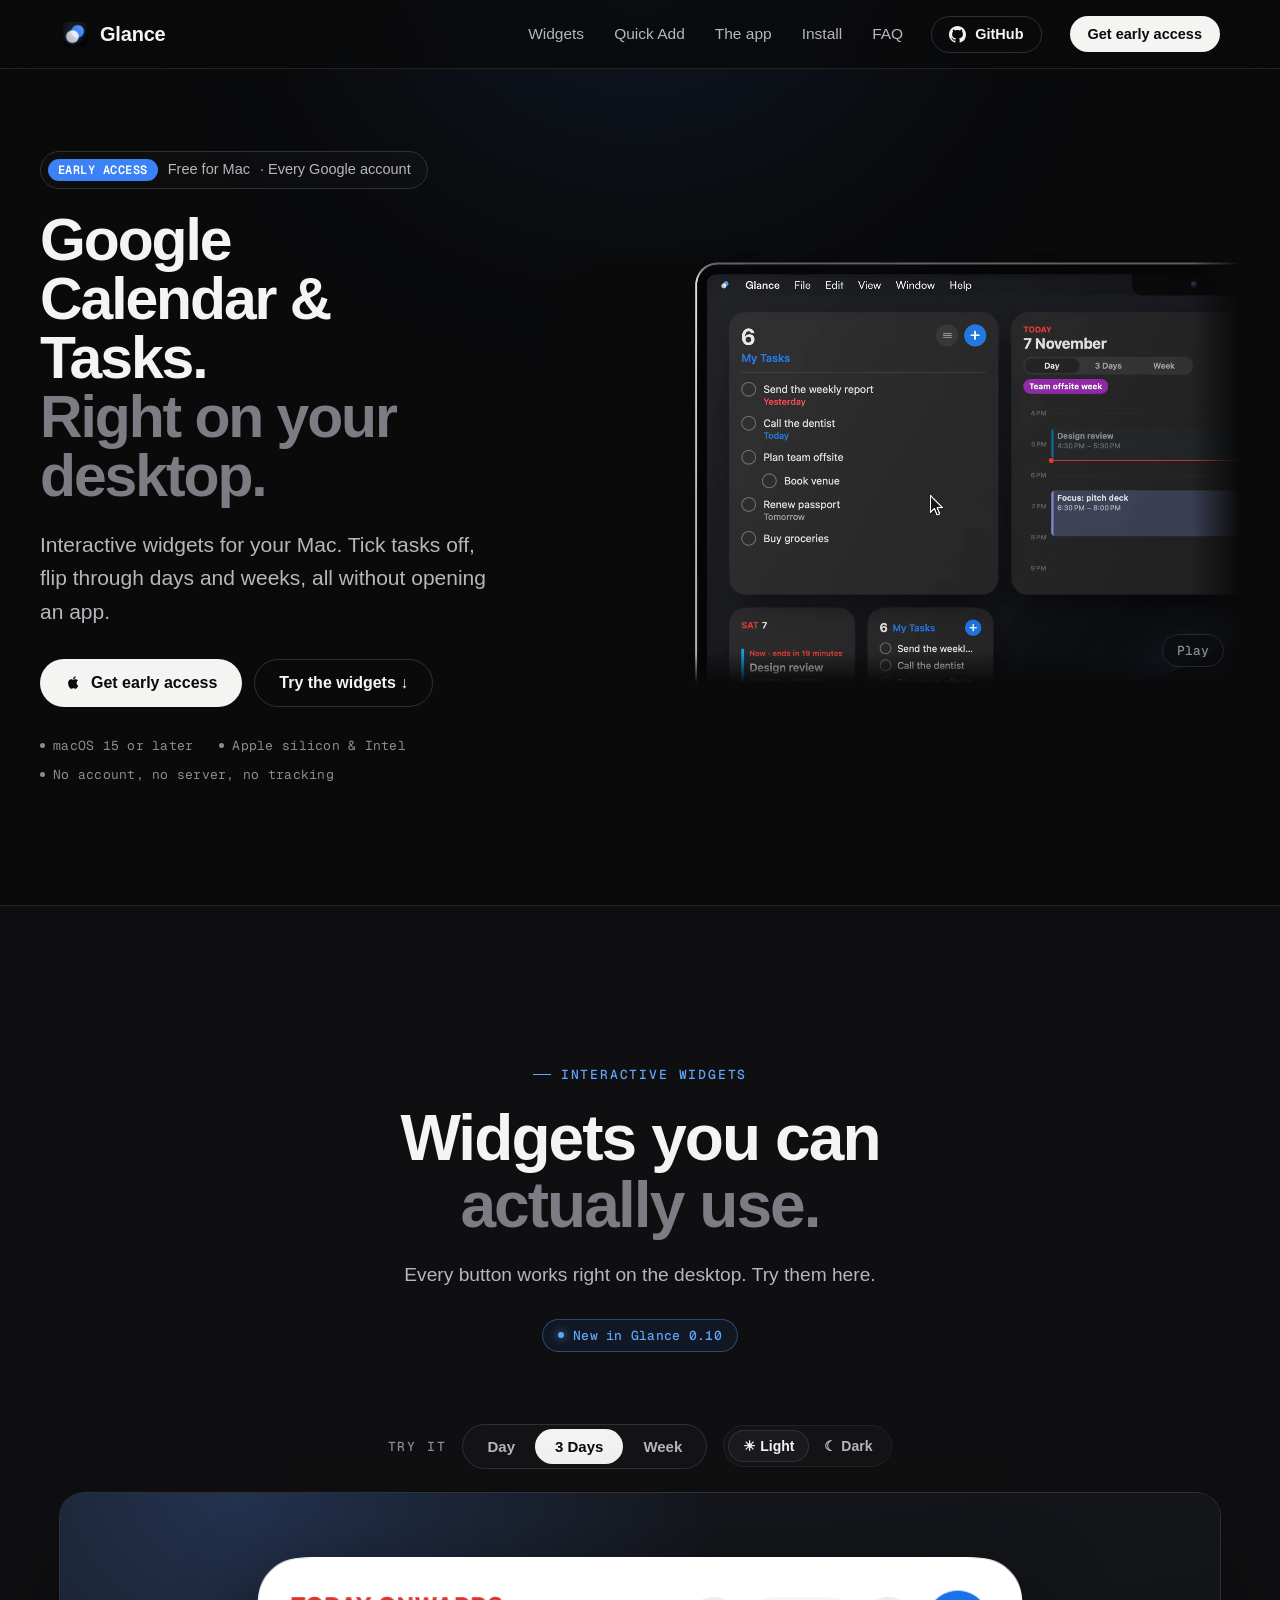
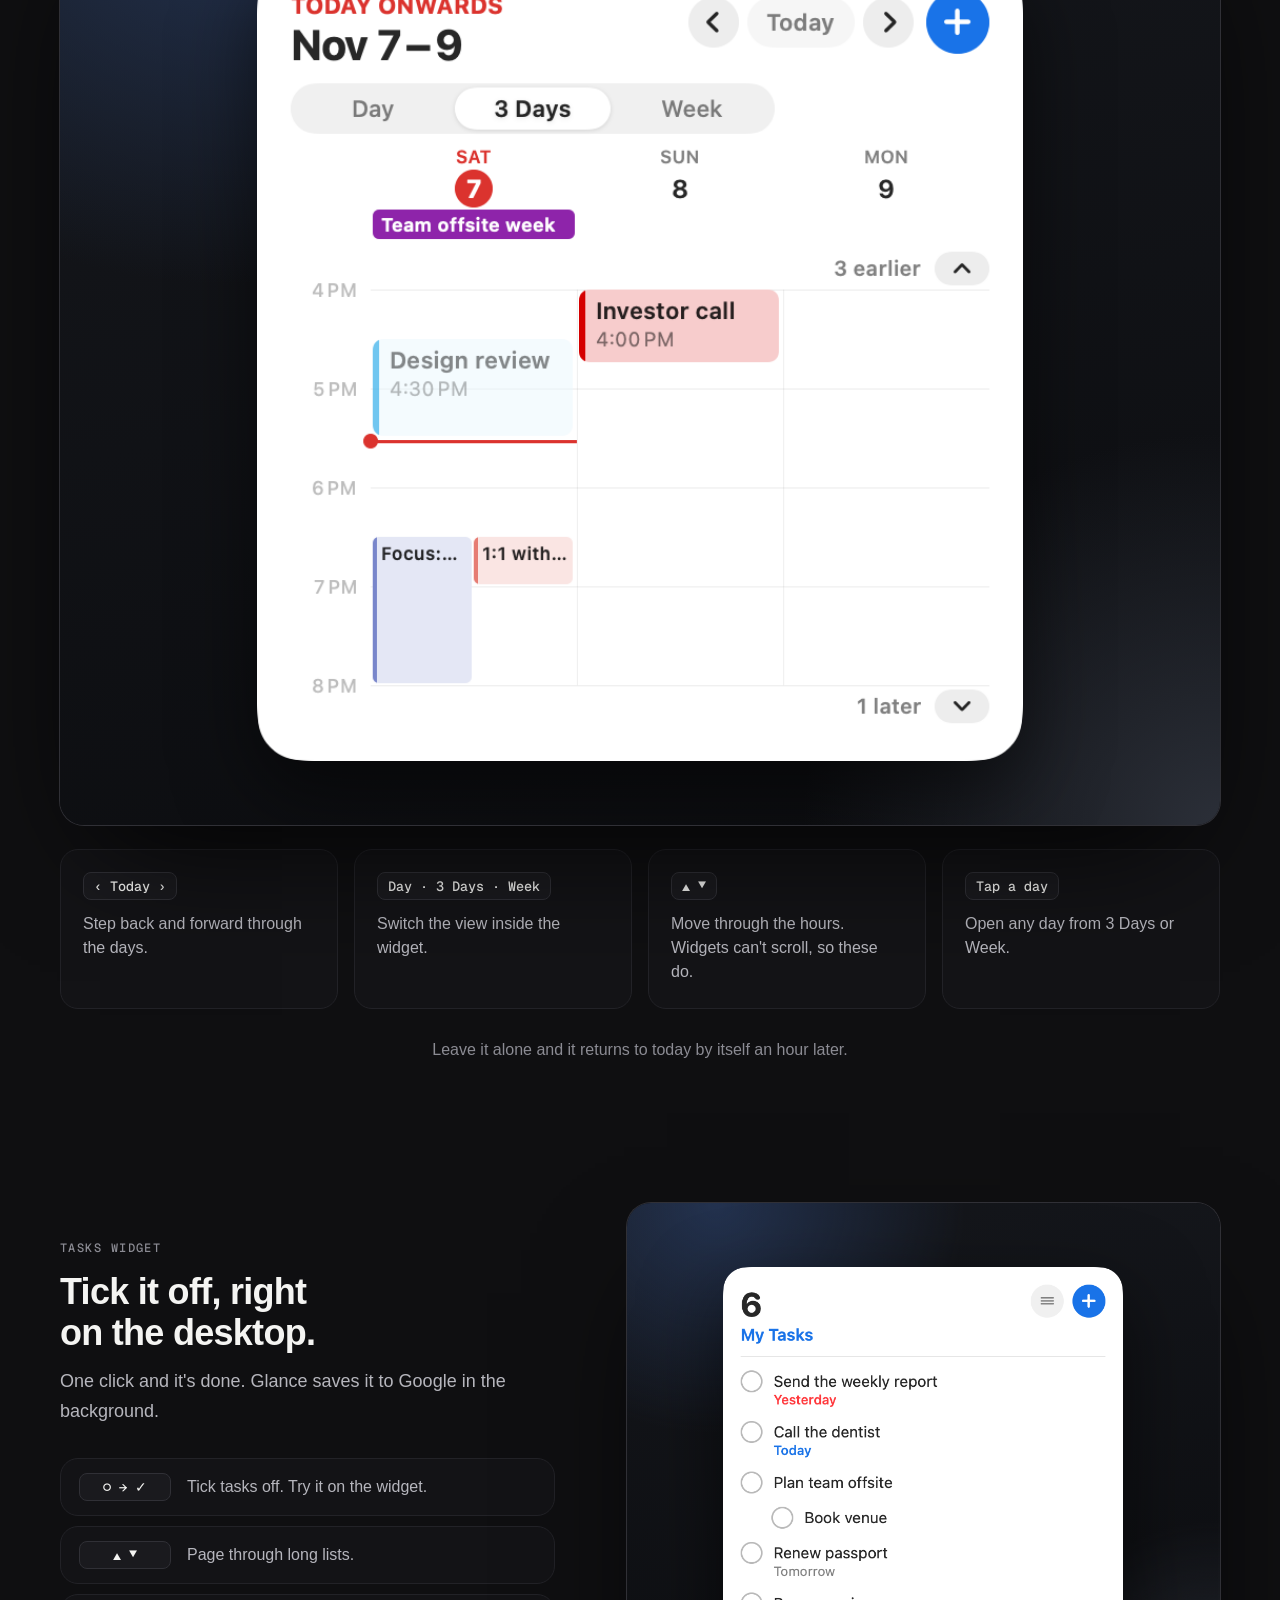
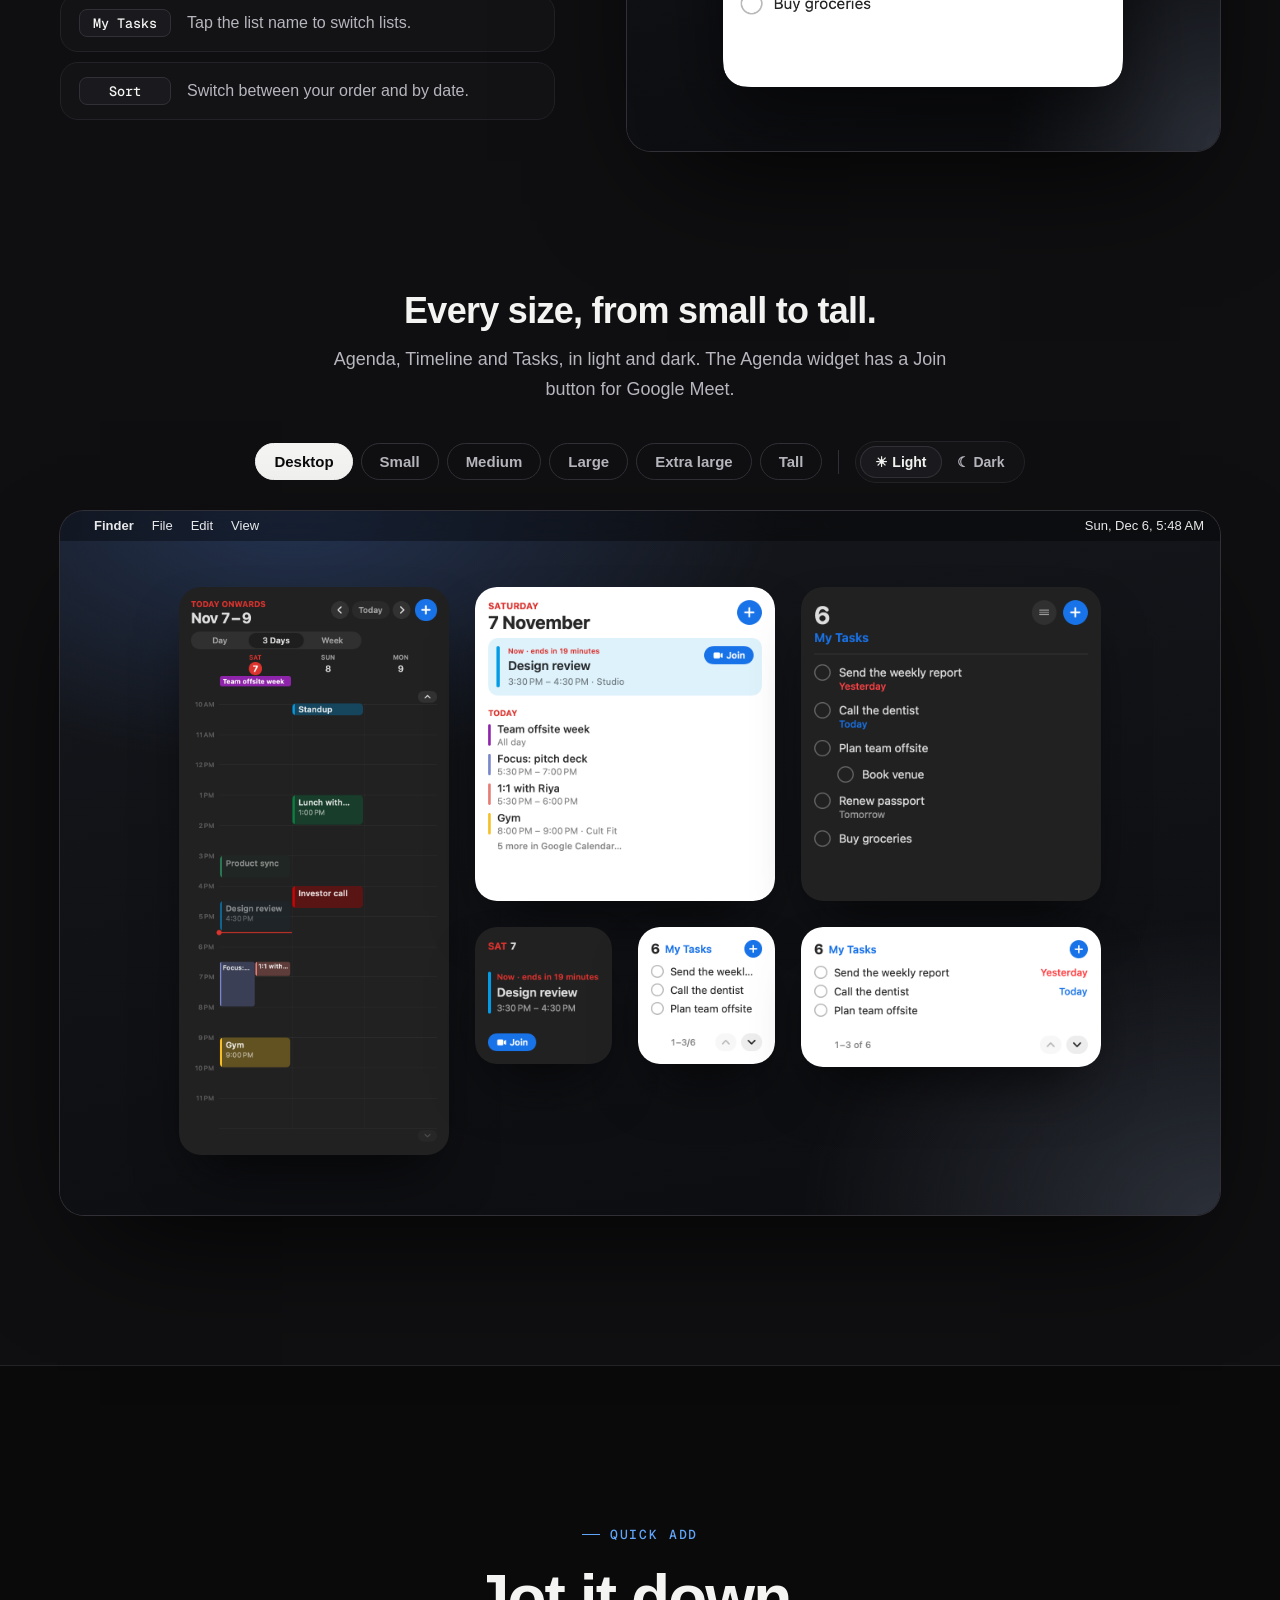
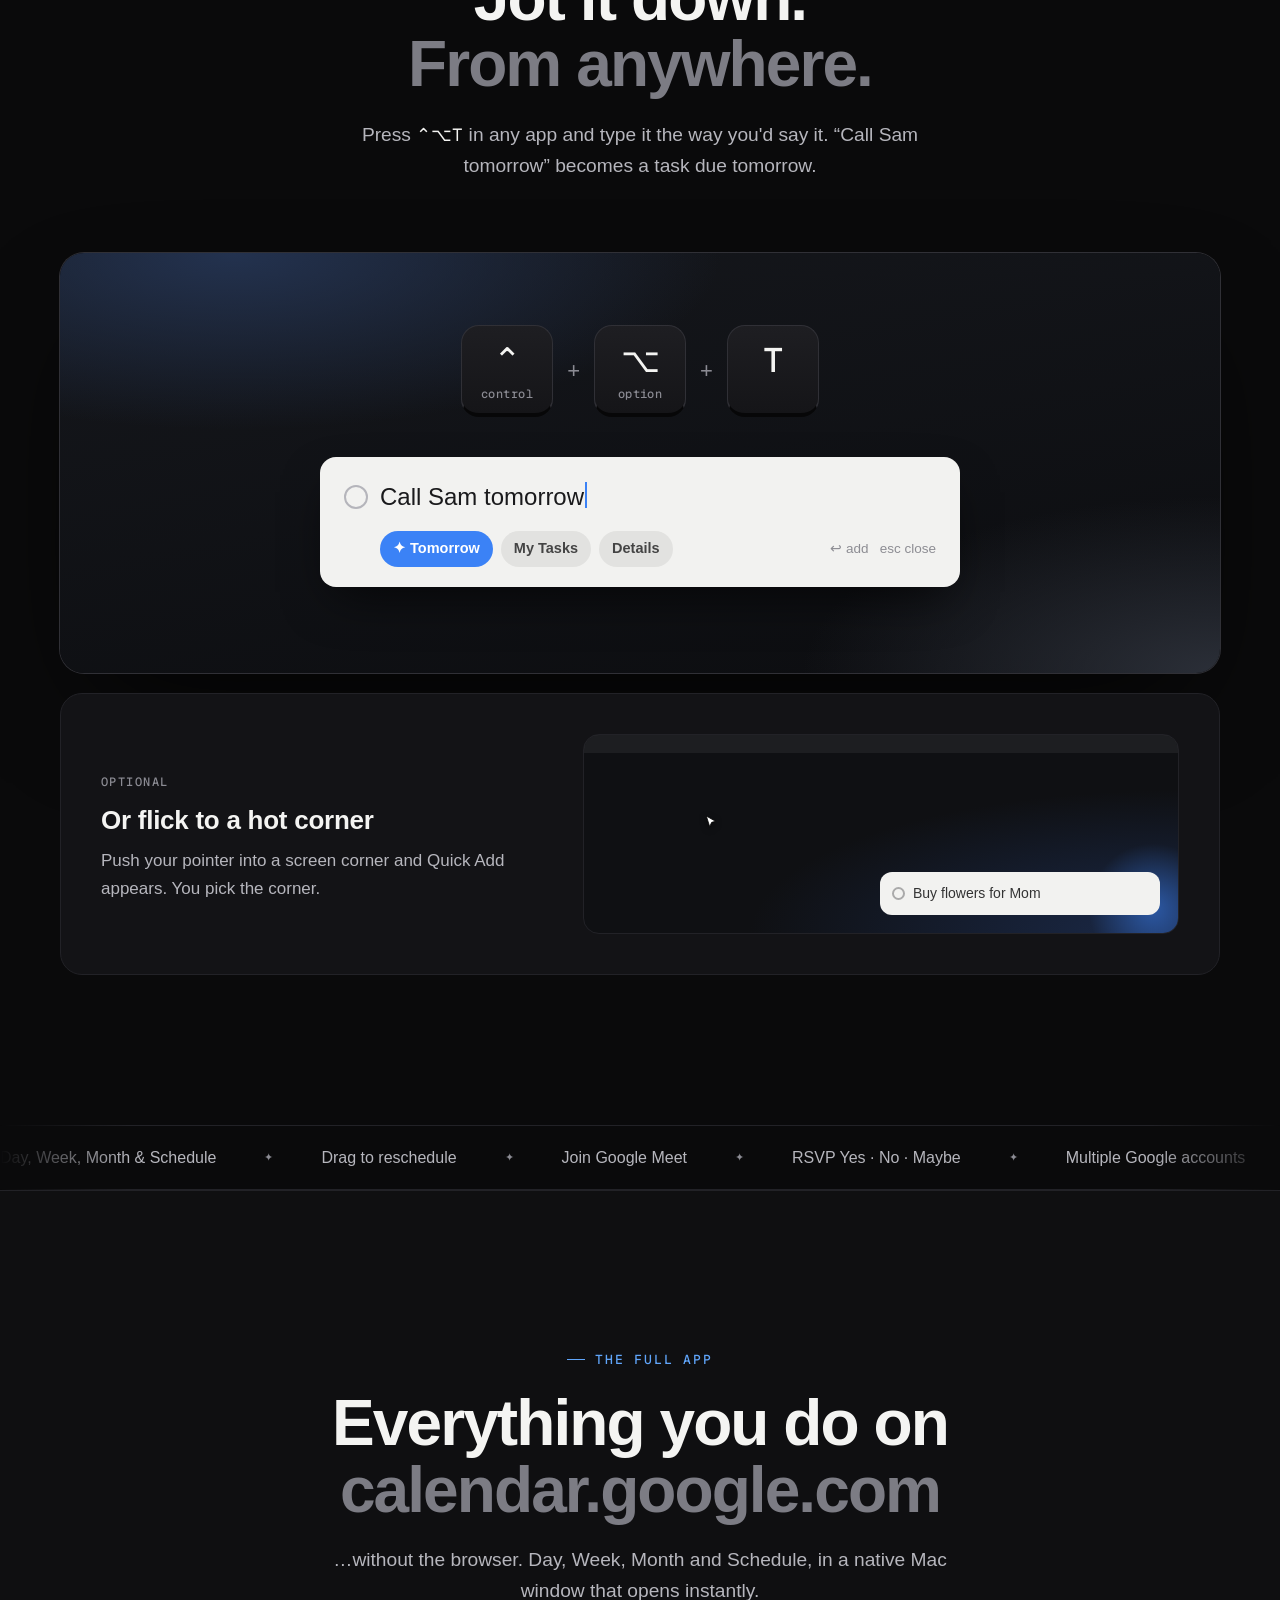
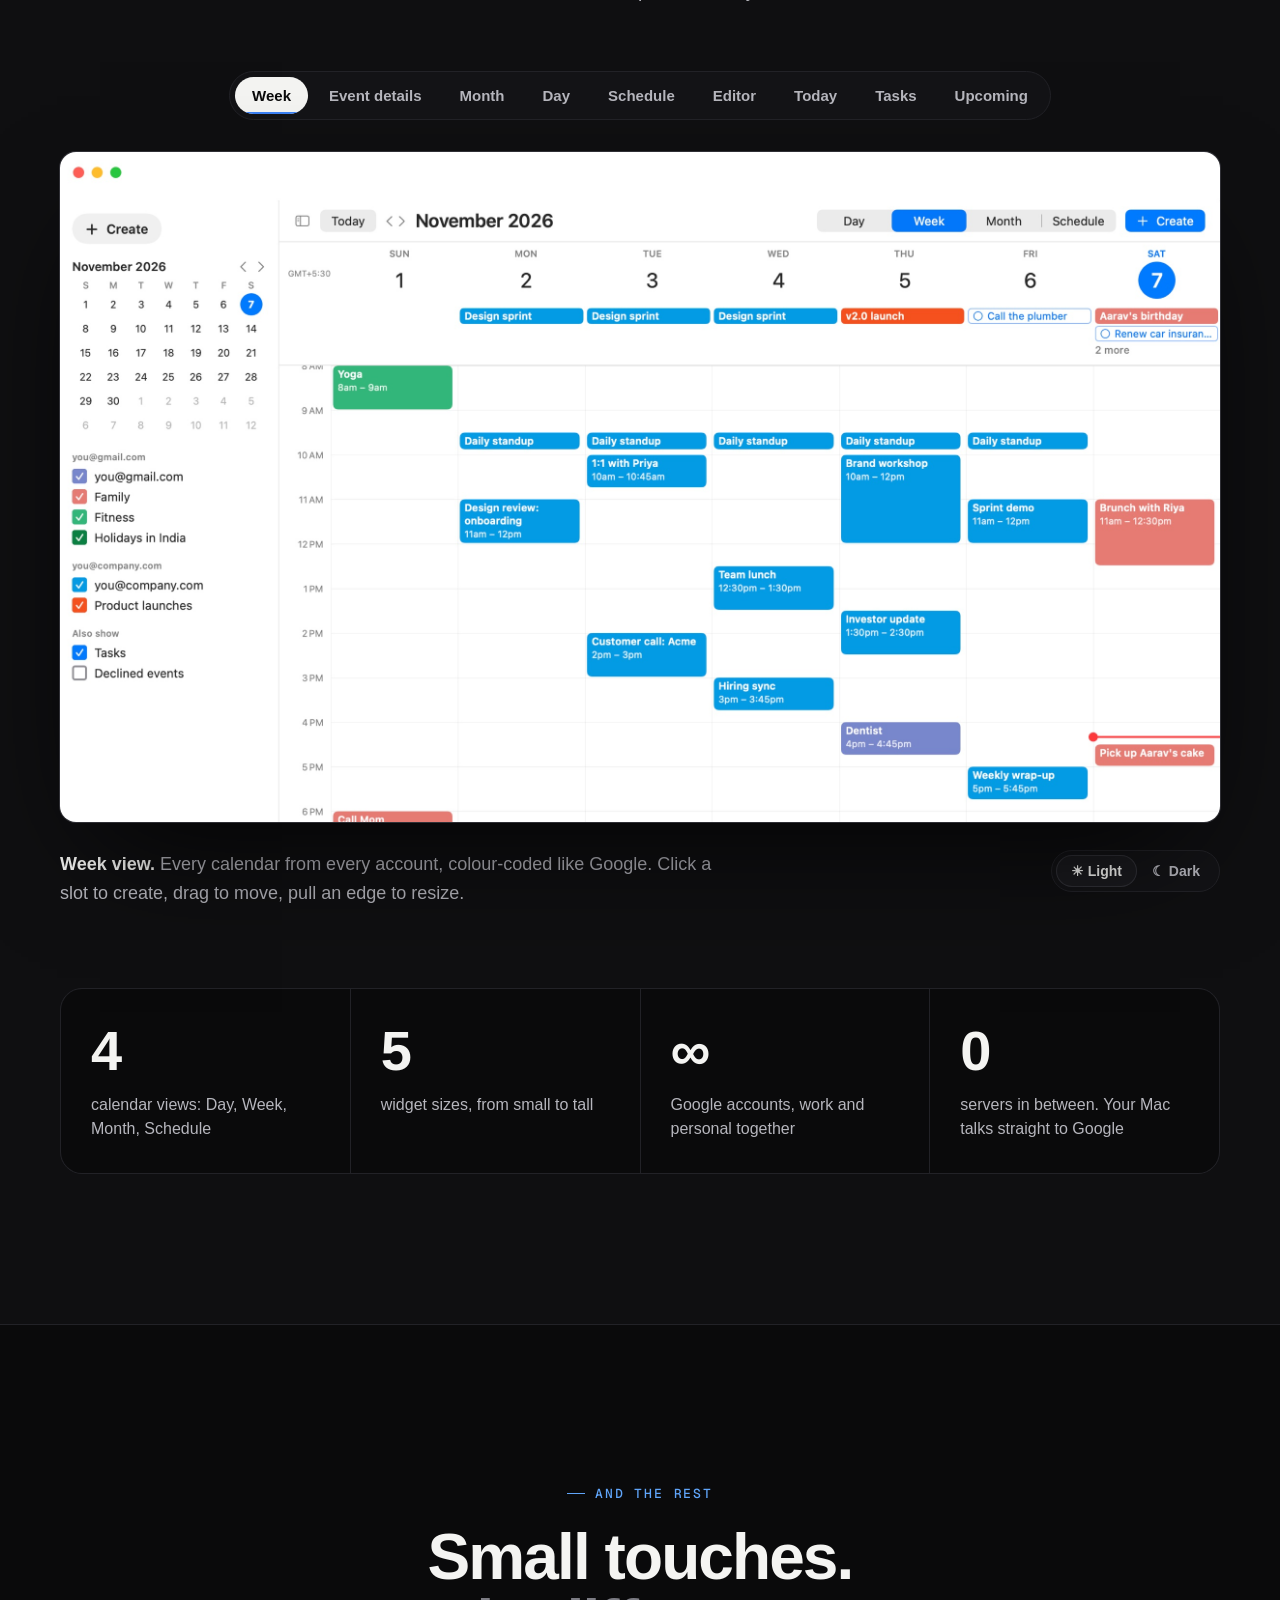
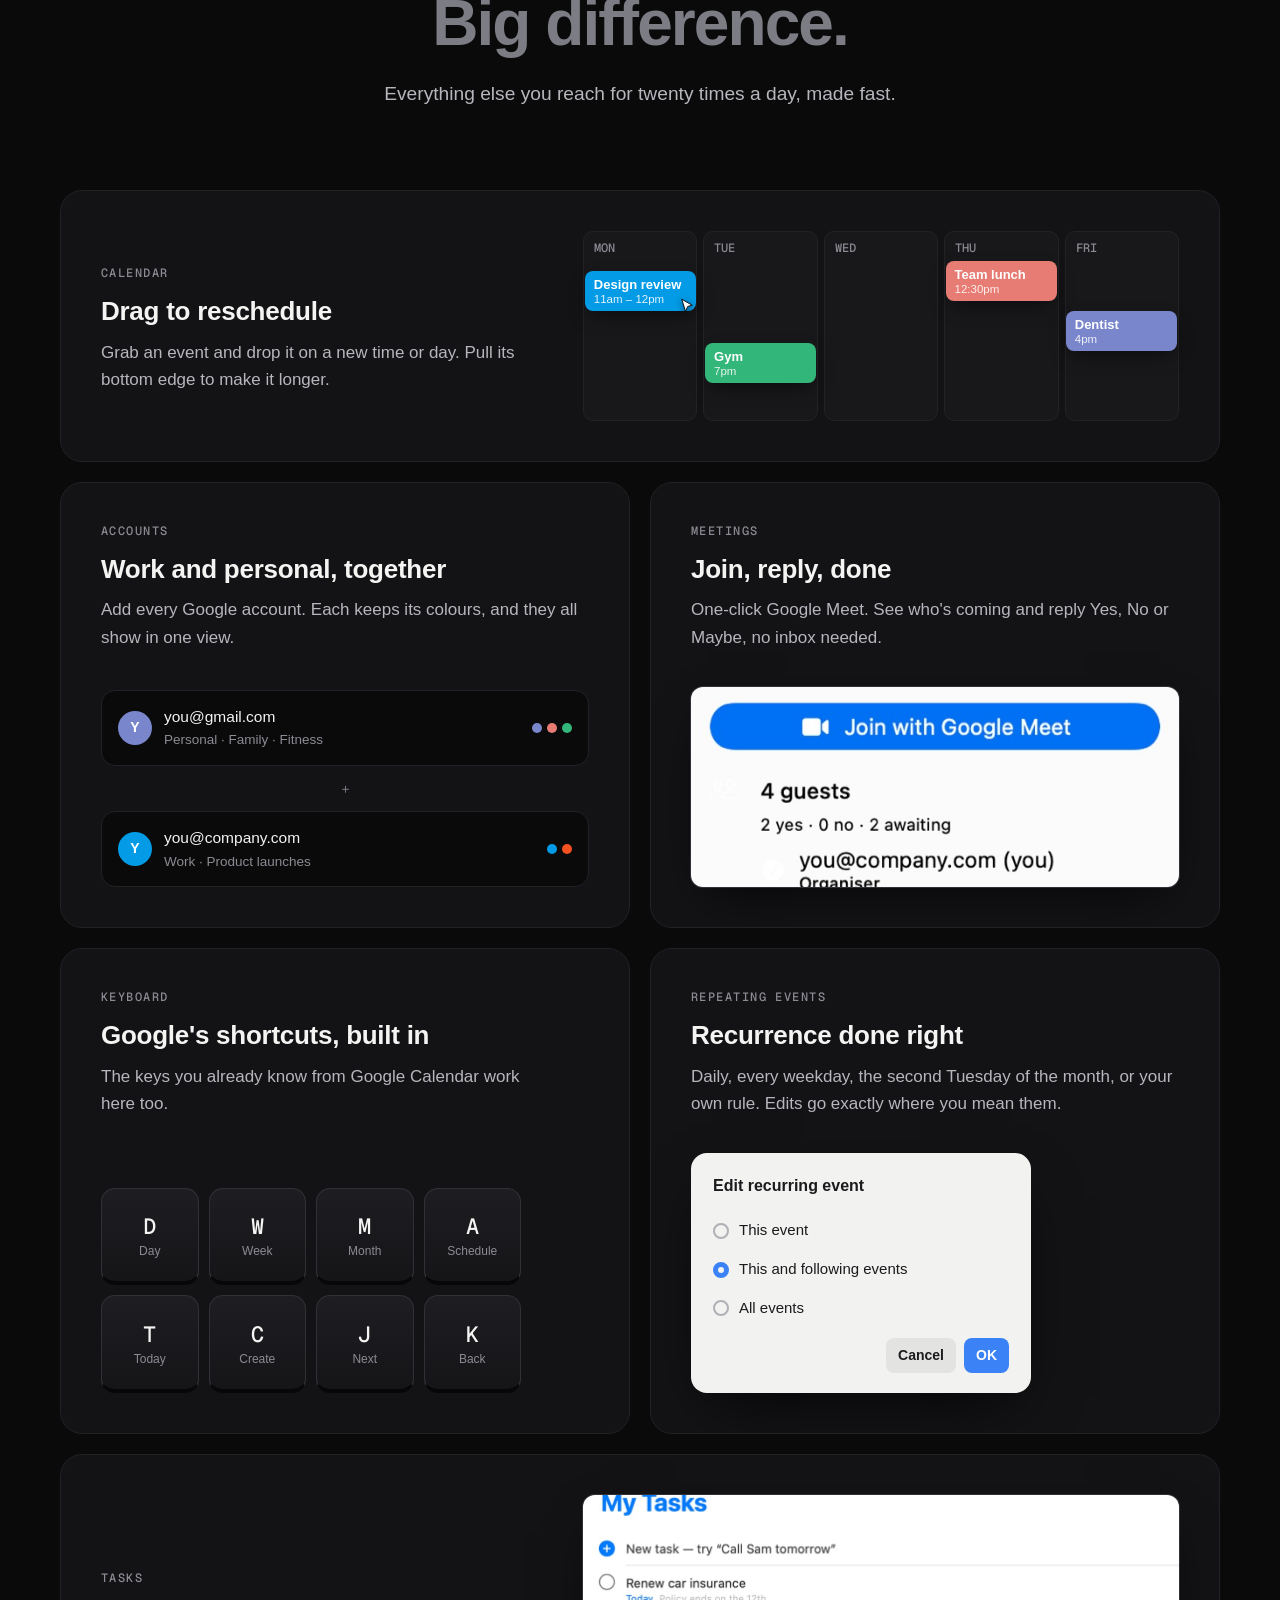
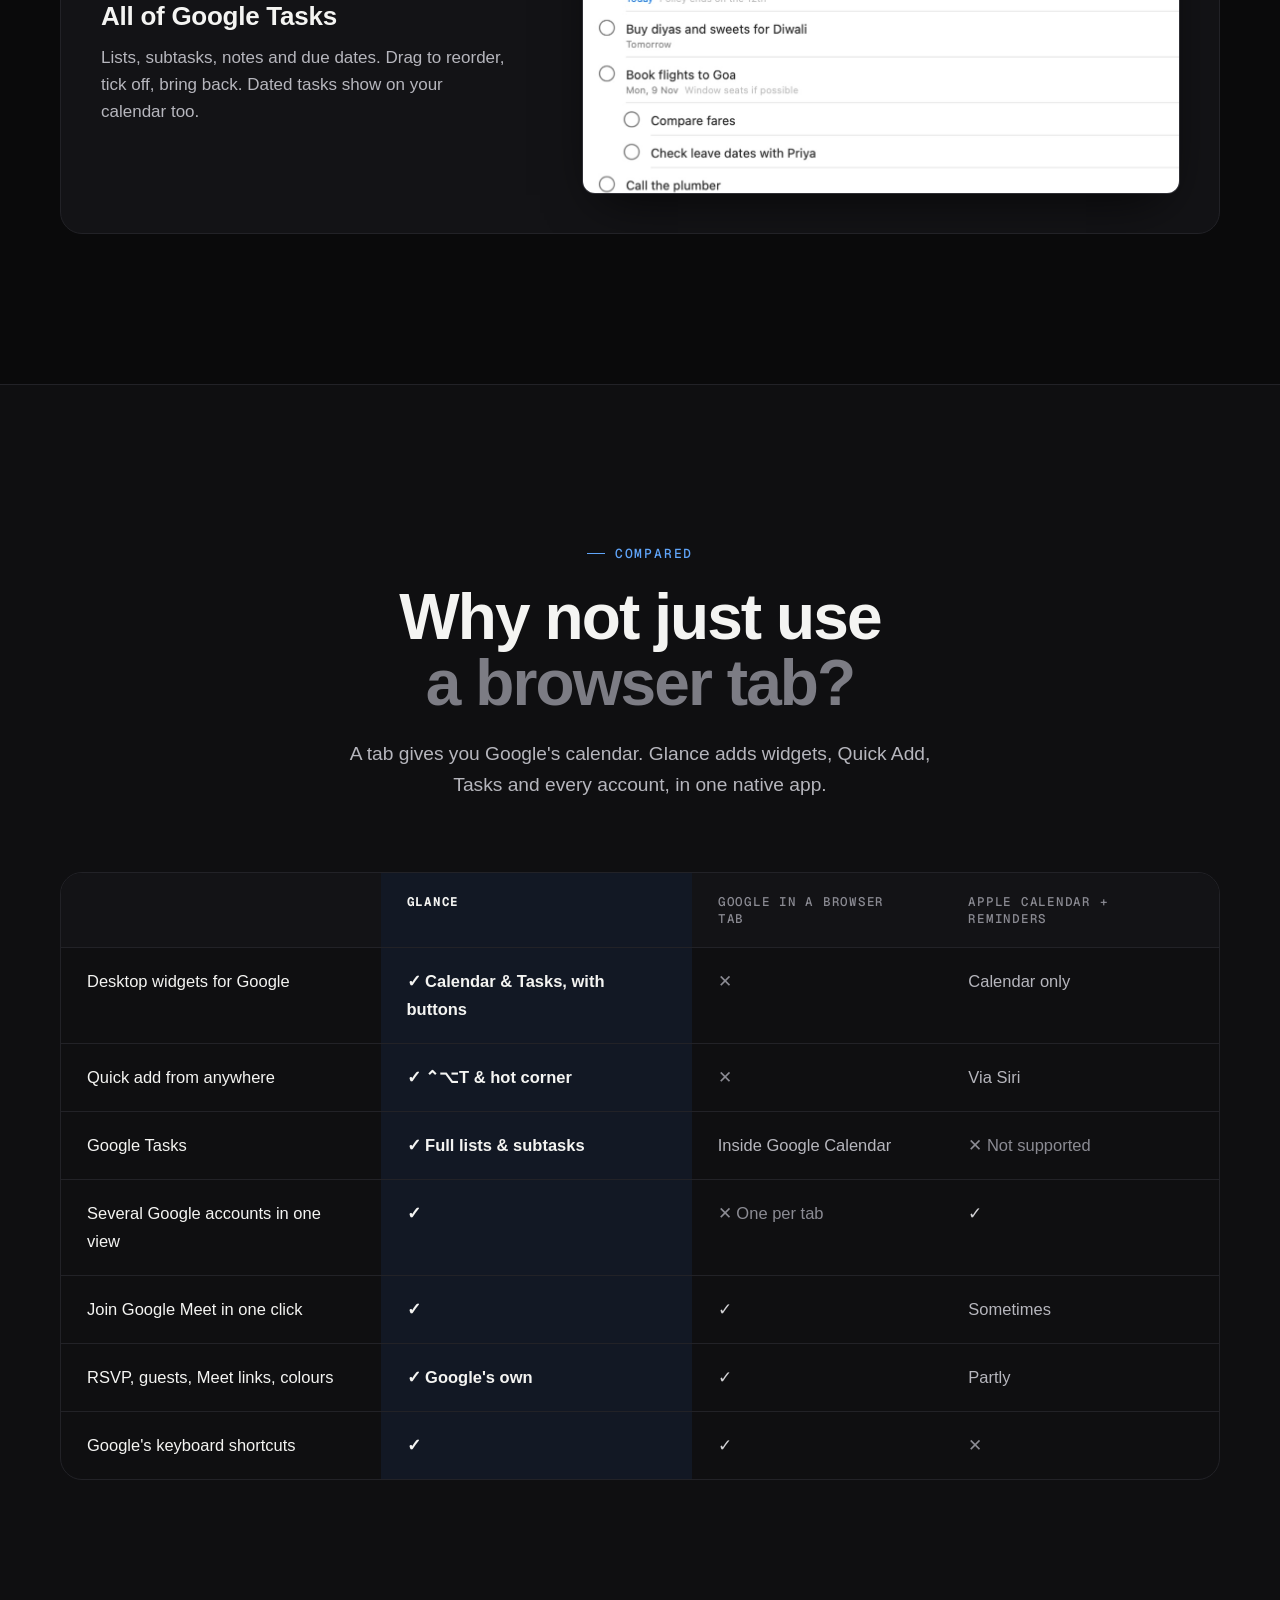
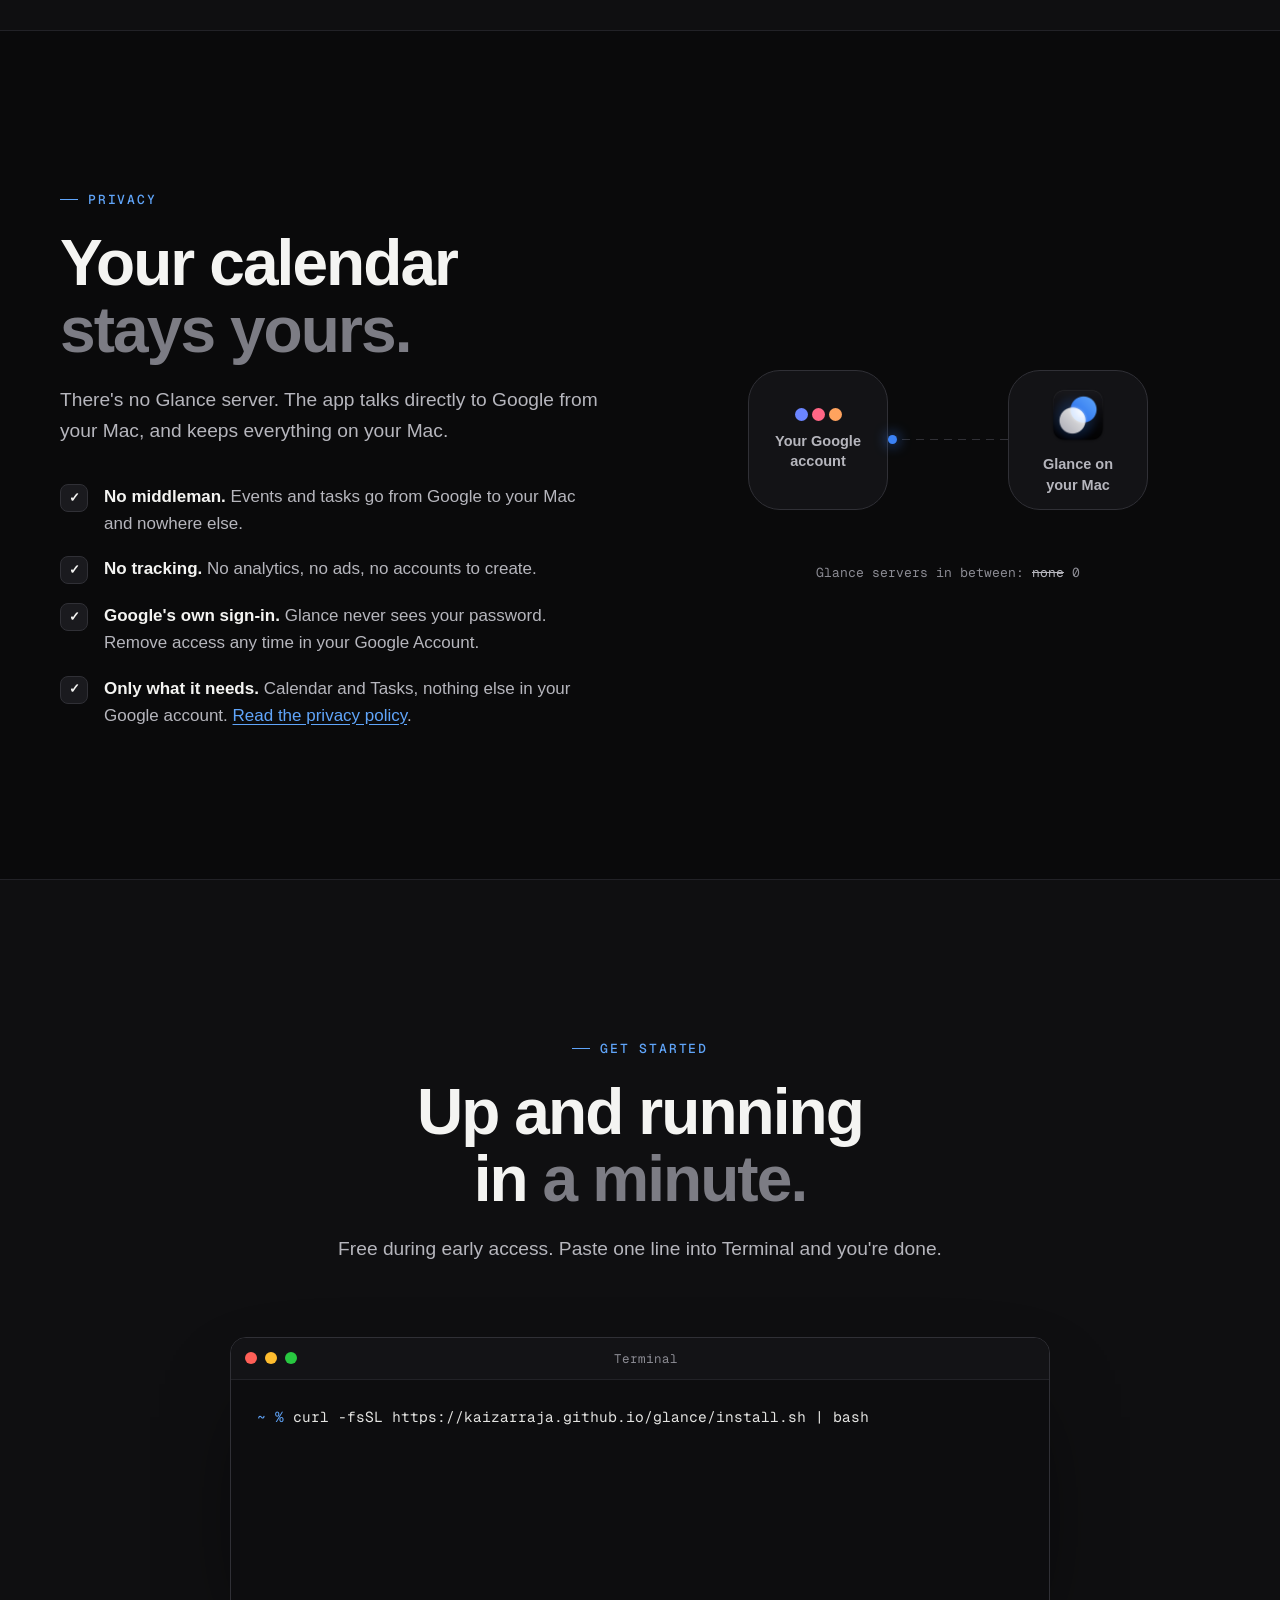
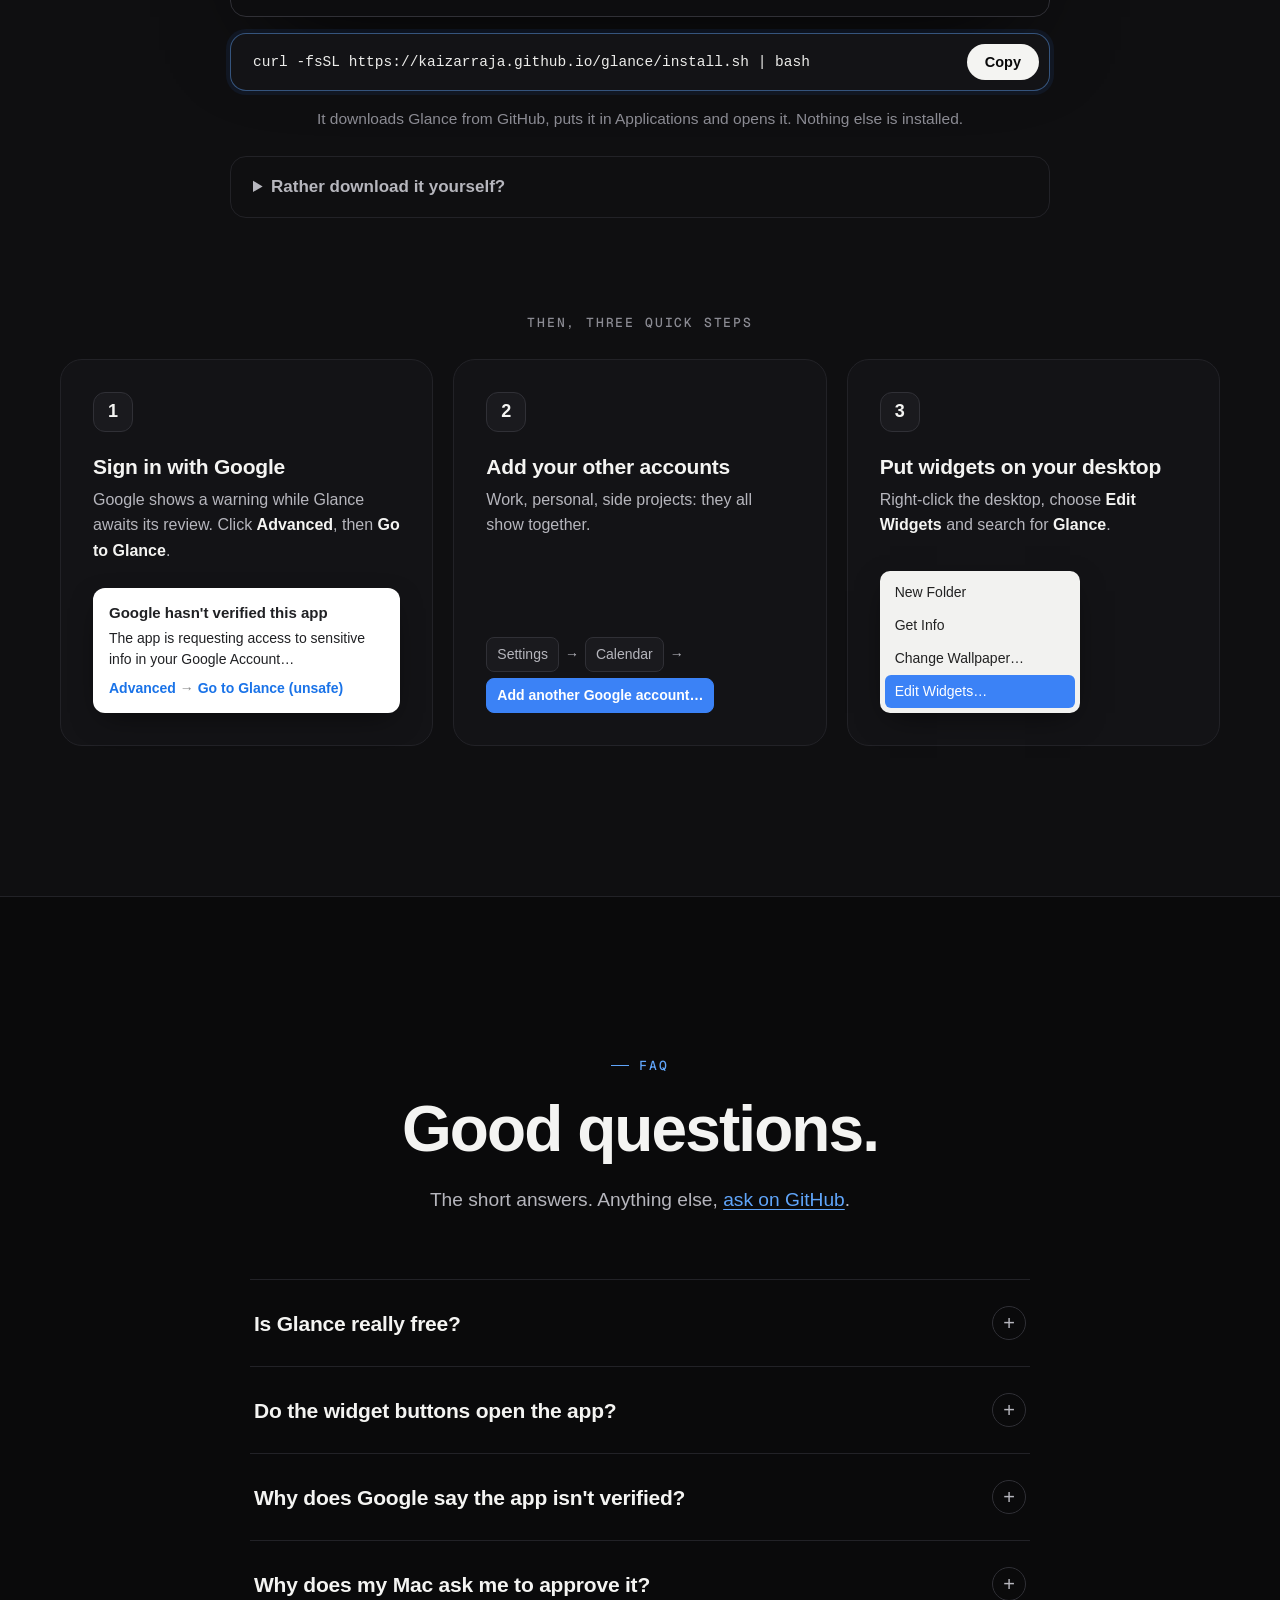
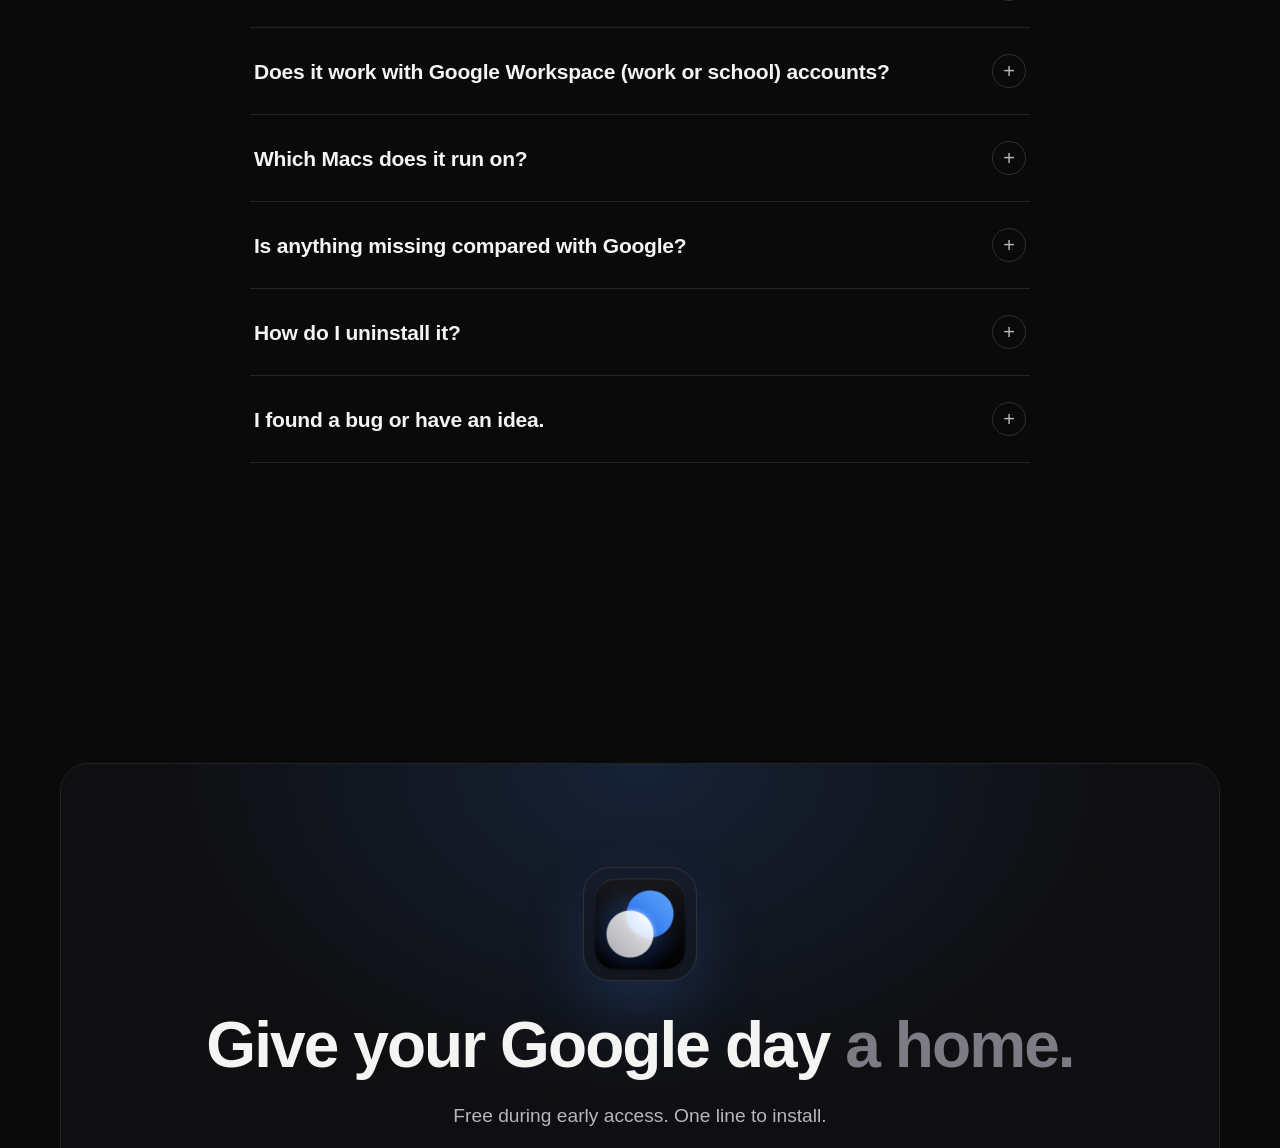
==== commit 4b70d030: "Glance website, installer and README" ====
--- a/index.html
+++ b/index.html
@@ -4,9 +4,9 @@
 <meta charset="utf-8">
 <meta name="viewport" content="width=device-width, initial-scale=1">
 <title>Glance: Google Calendar &amp; Google Tasks for Mac</title>
-<meta name="description" content="Glance brings Google Calendar and Google Tasks to your Mac: a native app with Day, Week, Month and Schedule views, every account together, and real macOS widgets. Free beta.">
+<meta name="description" content="Glance brings Google Calendar and Google Tasks to your Mac: a native app with Day, Week, Month and Schedule views, every account together, and real macOS widgets. Free early access.">
 <meta property="og:title" content="Glance: Google Calendar & Google Tasks for Mac">
-<meta property="og:description" content="A native Mac app and desktop widgets for Google Calendar and Google Tasks. Every account, one window. Free beta.">
+<meta property="og:description" content="A native Mac app and desktop widgets for Google Calendar and Google Tasks. Every account, one window. Free early access.">
 <meta property="og:image" content="https://kaizarraja.github.io/glance/assets/brand/social.png">
 <meta property="og:url" content="https://kaizarraja.github.io/glance/">
 <meta name="twitter:card" content="summary_large_image">
@@ -14,350 +14,557 @@
 <link rel="apple-touch-icon" href="assets/brand/icon-256.png">
 <link rel="preconnect" href="https://fonts.googleapis.com">
 <link rel="preconnect" href="https://fonts.gstatic.com" crossorigin>
-<link href="https://fonts.googleapis.com/css2?family=Inter:wght@400;500;600;700;800&family=Instrument+Serif:ital@0;1&family=JetBrains+Mono:wght@400;600&display=swap" rel="stylesheet">
+<link href="https://fonts.googleapis.com/css2?family=Geist+Mono:wght@400;500&display=swap" rel="stylesheet">
+<link rel="preconnect" href="https://api.fontshare.com" crossorigin>
+<link href="https://api.fontshare.com/v2/css?f[]=clash-display@500,600&f[]=satoshi@400,500,700&display=swap" rel="stylesheet">
 <style>
 :root {
-  --bg: #07071a;
-  --bg-2: #0d0c26;
-  --panel: rgba(255,255,255,0.045);
-  --panel-2: rgba(255,255,255,0.07);
-  --line: rgba(255,255,255,0.09);
-  --line-2: rgba(255,255,255,0.16);
-  --text: #f3f2ff;
-  --muted: #a6a3c7;
-  --dim: #6f6c93;
-  --violet: #8f62ff;
-  --blue: #6b85ff;
-  --coral: #ff6685;
-  --peach: #ffa35e;
-  --cream: #ffe6c7;
-  --green: #3ddc97;
-  --grad: linear-gradient(100deg, #8f9dff 0%, #b88bff 30%, #ff7f9c 62%, #ffb36b 100%);
+  --bg: #0a0a0b;
+  --bg-2: #0f0f11;
+  --surface: #131316;
+  --surface-2: #1a1a1e;
+  --line: #222227;
+  --line-2: #303036;
+  --text: #f4f4f2;
+  --muted: #b6b6bd;   /* secondary text: ~10:1 on the background */
+  --dim: #8b8b93;     /* labels and fine print: ~5.8:1 */
+  --head-2: #7c7c84;  /* grey second half of headlines */
+  --blue: #3b82f6;
+  --blue-2: #60a5fa;
+  --green: #4ade80;
   --radius: 22px;
-  --shadow: 0 40px 120px -30px rgba(0,0,0,.75), 0 10px 40px -10px rgba(40,20,120,.45);
-  --mono: "JetBrains Mono", ui-monospace, SFMono-Regular, Menlo, monospace;
+  --shadow: 0 0 0 1px var(--line-2), 0 50px 120px -40px rgba(0,0,0,.9);
+  --display: "Clash Display", "Satoshi", sans-serif;
+  --mono: "Geist Mono", ui-monospace, SFMono-Regular, Menlo, monospace;
+  --nav-h: 68px;
   color-scheme: dark;
 }
 * { box-sizing: border-box; }
-html { scroll-behavior: smooth; }
+html { scroll-behavior: smooth; scroll-padding-top: var(--nav-h); }
 body {
   margin: 0; background: var(--bg); color: var(--text);
-  font: 16px/1.6 Inter, -apple-system, BlinkMacSystemFont, "Segoe UI", sans-serif;
+  font: 17px/1.65 Satoshi, -apple-system, BlinkMacSystemFont, "Segoe UI", sans-serif;
   -webkit-font-smoothing: antialiased; overflow-x: hidden;
 }
 img { max-width: 100%; display: block; }
 a { color: inherit; text-decoration: none; }
-.serif { font-family: "Instrument Serif", Georgia, serif; font-weight: 400; font-style: italic; letter-spacing: -0.01em; }
-.grad { background: var(--grad); -webkit-background-clip: text; background-clip: text; color: transparent; }
-.wrap { width: min(1200px, calc(100% - 32px)); margin: 0 auto; }
+::selection { background: var(--blue); color: #fff; }
+:focus-visible { outline: 2px solid var(--blue-2); outline-offset: 3px; border-radius: 6px; }
+/* Second half of a headline: the same type, stepped back in grey. */
+.serif, .grad { font: inherit; color: var(--head-2); }
+.wrap { width: min(1160px, calc(100% - 80px)); margin: 0 auto; }
 section { position: relative; }
 
-/* ---------- Ambient background ---------- */
-.aurora { position: fixed; inset: 0; z-index: -2; overflow: hidden; pointer-events: none; }
-.aurora i { position: absolute; border-radius: 50%; filter: blur(90px); opacity: .55; animation: drift 26s ease-in-out infinite alternate; }
-.aurora i:nth-child(1) { width: 52vw; height: 52vw; left: -12vw; top: -18vw; background: radial-gradient(circle, #5b46ff 0%, transparent 65%); }
-.aurora i:nth-child(2) { width: 46vw; height: 46vw; right: -14vw; top: 4vw; background: radial-gradient(circle, #ff4f86 0%, transparent 65%); animation-delay: -8s; opacity: .38; }
-.aurora i:nth-child(3) { width: 40vw; height: 40vw; left: 30vw; top: 60vh; background: radial-gradient(circle, #ff9a52 0%, transparent 65%); animation-delay: -16s; opacity: .22; }
-@keyframes drift { 0% { transform: translate(0,0) scale(1); } 50% { transform: translate(4vw, 3vw) scale(1.08); } 100% { transform: translate(-3vw, 5vw) scale(.95); } }
-.grain { position: fixed; inset: 0; z-index: -1; pointer-events: none; opacity: .06; mix-blend-mode: overlay;
-  background-image: url("data:image/svg+xml;utf8,<svg xmlns='http://www.w3.org/2000/svg' width='160' height='160'><filter id='n'><feTurbulence type='fractalNoise' baseFrequency='.9' numOctaves='2' stitchTiles='stitch'/></filter><rect width='100%' height='100%' filter='url(%23n)'/></svg>"); }
+/* ---------- Ambient background: one soft cool light at the top ---------- */
+.aurora { position: fixed; inset: 0; z-index: -2; pointer-events: none; overflow: hidden; }
+.aurora i { position: absolute; border-radius: 50%; filter: blur(110px); }
+.aurora i:nth-child(1) { width: 70vw; height: 42vw; left: 15vw; top: -26vw; background: radial-gradient(circle, rgba(59,130,246,.15), transparent 70%); }
+.aurora i:nth-child(2), .aurora i:nth-child(3) { display: none; }
 
 /* ---------- Nav ---------- */
-nav.top { position: sticky; top: 0; z-index: 50; backdrop-filter: saturate(160%) blur(18px); -webkit-backdrop-filter: saturate(160%) blur(18px);
-  background: rgba(7,7,26,.55); border-bottom: 1px solid var(--line); }
-nav.top .wrap { display: flex; align-items: center; gap: 28px; height: 64px; }
-.brand { display: flex; align-items: center; gap: 10px; font-weight: 700; font-size: 18px; letter-spacing: -0.02em; }
+nav.top { position: sticky; top: 0; z-index: 50; backdrop-filter: saturate(140%) blur(16px); -webkit-backdrop-filter: saturate(140%) blur(16px);
+  background: rgba(10,10,11,.8); border-bottom: 1px solid var(--line); }
+nav.top .wrap { display: flex; align-items: center; gap: 28px; height: var(--nav-h); }
+.brand { display: flex; align-items: center; gap: 10px; font: 600 20px var(--display); letter-spacing: -0.01em; }
 .brand img { width: 30px; height: 30px; border-radius: 8px; }
-.brand .beta { font-size: 11px; font-weight: 600; color: var(--peach); border: 1px solid rgba(255,163,94,.35); padding: 1px 7px; border-radius: 99px; letter-spacing: .02em; }
-nav.top .links { display: flex; gap: 22px; margin-left: auto; font-size: 14px; color: var(--muted); }
-nav.top .links a:hover { color: var(--text); }
-.btn { display: inline-flex; align-items: center; gap: 9px; border-radius: 999px; font-weight: 600; font-size: 15px; padding: 12px 20px; border: 1px solid transparent; cursor: pointer; transition: transform .2s ease, box-shadow .2s ease, background .2s; white-space: nowrap; font-family: inherit; }
+nav.top .links { display: flex; gap: 30px; margin-left: auto; font-size: 15.5px; font-weight: 500; color: var(--muted); }
+nav.top .links a { position: relative; padding: 6px 0; transition: color .2s; }
+nav.top .links a:hover, nav.top .links a.on { color: var(--text); }
+nav.top .links a::after { content: ""; position: absolute; left: 0; right: 0; bottom: -2px; height: 2px; border-radius: 2px; background: var(--blue-2); transform: scaleX(0); transition: transform .25s ease; }
+nav.top .links a.on::after { transform: none; }
+.btn { display: inline-flex; align-items: center; gap: 9px; border-radius: 999px; font: 700 16px Satoshi, sans-serif; padding: 14px 24px; border: 1px solid transparent; cursor: pointer; transition: transform .2s ease, background .2s, border-color .2s; white-space: nowrap; }
 .btn:hover { transform: translateY(-1px); }
-.btn.primary { color: #160a2a; background: linear-gradient(100deg, #fff 0%, #ffe9d4 100%); box-shadow: 0 10px 40px -8px rgba(255,140,120,.55), inset 0 -2px 0 rgba(0,0,0,.08); }
-.btn.ghost { color: var(--text); background: var(--panel); border-color: var(--line-2); }
-.btn.small { padding: 8px 14px; font-size: 13.5px; }
-.btn svg { width: 18px; height: 18px; }
+.btn.primary { color: #0a0a0b; background: var(--text); }
+.btn.primary:hover { background: #fff; }
+.btn.ghost { color: var(--text); background: transparent; border-color: var(--line-2); }
+.btn.ghost:hover { border-color: #4a4a52; background: var(--surface); }
+.btn.small { padding: 9px 17px; font-size: 14.5px; }
+.btn svg { width: 17px; height: 17px; }
 
 /* ---------- Hero ---------- */
-.hero { padding: 80px 0 40px; text-align: center; }
-.pill { display: inline-flex; align-items: center; gap: 10px; padding: 6px 14px 6px 6px; border-radius: 99px; background: var(--panel); border: 1px solid var(--line-2); font-size: 13.5px; color: var(--muted); }
-.pill b { color: #160a2a; background: var(--grad); border-radius: 99px; padding: 2px 10px; font-weight: 700; font-size: 12px; }
-.hero h1 { font-size: clamp(44px, 7.4vw, 96px); line-height: .98; letter-spacing: -0.045em; margin: 26px auto 22px; max-width: 18ch; font-weight: 800; }
-.hero h1 .serif { font-size: 1.08em; letter-spacing: -0.02em; }
-.hero p.lede { font-size: clamp(17px, 2vw, 21px); color: var(--muted); max-width: 640px; margin: 0 auto 34px; }
+.hero { padding: 72px 0 120px; text-align: center; overflow-x: clip; }
+.pill { display: inline-flex; align-items: center; gap: 10px; padding: 6px 16px 6px 7px; border-radius: 99px; border: 1px solid var(--line-2); background: rgba(255,255,255,.02); font-size: 14.5px; color: var(--muted); }
+.pill b { color: #fff; background: var(--blue); border-radius: 99px; padding: 3px 10px; font: 600 12px var(--mono); letter-spacing: .04em; white-space: nowrap; }
+.hero h1 { font: 600 clamp(42px, 6.6vw, 96px)/1 var(--display); letter-spacing: -0.035em; margin: 26px auto 24px; }
+.hero h1 span { color: var(--head-2); }
+.hero p.lede { font-size: clamp(18px, 1.7vw, 21px); color: var(--muted); max-width: 30em; margin: 0 auto 30px; line-height: 1.6; }
 .cta-row { display: flex; gap: 12px; justify-content: center; flex-wrap: wrap; }
-.meta-row { display: flex; gap: 18px; justify-content: center; flex-wrap: wrap; margin-top: 22px; color: var(--dim); font-size: 13.5px; }
-.meta-row span { display: inline-flex; align-items: center; gap: 7px; }
-.meta-row span::before { content: ""; width: 6px; height: 6px; border-radius: 50%; background: var(--green); box-shadow: 0 0 10px var(--green); }
-
-/* Animated logo */
-.lens { width: 92px; height: 92px; position: relative; margin: 0 auto 6px; }
-.lens .c { position: absolute; width: 58%; height: 58%; border-radius: 50%; }
-.lens .a { left: 6%; bottom: 6%; background: linear-gradient(45deg, #6b85ff, #9a5cff); animation: lensA 1.4s cubic-bezier(.2,.8,.2,1) both; }
-.lens .b { right: 6%; top: 6%; background: linear-gradient(45deg, #ff6685, #ffa35e); animation: lensB 1.4s cubic-bezier(.2,.8,.2,1) both; }
-.lens .glow { position: absolute; inset: 0; border-radius: 50%; background: radial-gradient(circle at 50% 50%, rgba(255,230,200,.65), transparent 55%); filter: blur(12px); animation: glow 4s ease-in-out 1.2s infinite; opacity: 0; }
-.lens svg { position: absolute; inset: 0; width: 100%; height: 100%; animation: fadeIn .6s ease 1.05s both; }
-@keyframes lensA { from { transform: translate(-60%, 60%); opacity: 0; } to { transform: none; opacity: 1; } }
-@keyframes lensB { from { transform: translate(60%, -60%); opacity: 0; } to { transform: none; opacity: 1; } }
-@keyframes glow { 0%,100% { opacity: .25; } 50% { opacity: .75; } }
-@keyframes fadeIn { from { opacity: 0; } to { opacity: 1; } }
-
-/* Hero stage */
-.stage { position: relative; margin: 64px auto 0; width: min(1180px, 100%); perspective: 2200px; }
-.stage .window { position: relative; transform: rotateX(14deg) scale(.96); transform-origin: 50% 0; transition: transform .25s ease-out; border-radius: 16px; overflow: hidden;
-  box-shadow: var(--shadow), 0 0 0 1px rgba(255,255,255,.12); background: #fff; }
-.stage .window img { width: 100%; height: auto; }
-.stage .float { position: absolute; border-radius: 22px; box-shadow: 0 30px 80px -20px rgba(0,0,0,.7), 0 0 0 1px rgba(255,255,255,.08); transition: transform .25s ease-out; will-change: transform; }
-.stage .f1 { width: 23%; left: -6%; top: 26%; }
-.stage .f2 { width: 30%; right: -7%; top: 60%; }
-.stage .f3 { width: 14%; left: 38%; bottom: -9%; }
-.stage .shine { position: absolute; inset: -40% -10% auto; height: 80%; background: radial-gradient(ellipse at 50% 100%, rgba(160,120,255,.35), transparent 60%); z-index: -1; filter: blur(30px); }
-.reflect { height: 140px; margin-top: -60px; background: radial-gradient(ellipse at 50% 0%, rgba(143,98,255,.35), transparent 70%); filter: blur(20px); }
+.meta-row { display: flex; gap: 12px 26px; justify-content: center; flex-wrap: wrap; margin-top: 30px; color: var(--dim); font: 13px var(--mono); letter-spacing: .02em; }
+.meta-row span { display: inline-flex; align-items: center; gap: 8px; }
+.meta-row span::before { content: ""; width: 5px; height: 5px; border-radius: 50%; background: var(--dim); }
+
+/* Hero video: the widgets in use on a MacBook. No frame: the laptop is in the footage. */
+.hero-media { position: relative; margin: 52px auto 0; width: min(1200px, 100%); aspect-ratio: 16 / 9; border-radius: 22px; overflow: hidden; }
+.hero-media::before { content: ""; position: absolute; inset: 10% 15% auto; height: 60%; background: radial-gradient(ellipse at 50% 40%, rgba(59,130,246,.16), transparent 65%); filter: blur(40px); pointer-events: none; }
+.hero-media video { position: absolute; inset: 0; width: 100%; height: 100%; object-fit: contain; opacity: 0; }
+.hero-media.has-video video { opacity: 1; }
+/* Feather the video's edges so the laptop sits on the page, not in a box. */
+.hero-media video {
+  -webkit-mask-image: linear-gradient(to right, transparent, #000 7%, #000 93%, transparent), linear-gradient(to bottom, transparent, #000 7%, #000 93%, transparent);
+  -webkit-mask-composite: source-in;
+  mask-image: linear-gradient(to right, transparent, #000 7%, #000 93%, transparent), linear-gradient(to bottom, transparent, #000 7%, #000 93%, transparent);
+  mask-composite: intersect; }
+@media (max-width: 700px) { .hero-media video { -webkit-mask-image: none; mask-image: none; } }
+.hero-media.has-video .hv-fallback { visibility: hidden; }
+.hv-fallback { position: absolute; inset: 0; border-radius: inherit; display: flex; align-items: center; justify-content: center; gap: 4%; padding: 6% 5% 4%;
+  background: radial-gradient(70% 70% at 15% 0%, #23324f 0%, transparent 60%), radial-gradient(60% 70% at 100% 100%, #2b2f38 0%, transparent 60%), linear-gradient(170deg, #15171c, #0c0d10); }
+.hv-fallback .menubar { position: absolute; top: 0; left: 0; right: 0; height: 30px; background: rgba(0,0,0,.35); display: flex; align-items: center; gap: 18px; padding: 0 16px; font-size: 13px; font-weight: 700; color: rgba(255,255,255,.9); white-space: nowrap; overflow: hidden; }
+.hv-fallback img { height: auto; filter: drop-shadow(0 30px 40px rgba(0,0,0,.55)); }
+.hf-tl { width: 62%; }
+.hf-tasks { width: 30%; }
+.hv-toggle { position: absolute; right: 16px; bottom: 16px; z-index: 2; border: 1px solid var(--line-2); background: rgba(10,10,11,.7); backdrop-filter: blur(10px); -webkit-backdrop-filter: blur(10px); color: var(--muted); font: 500 13px var(--mono); padding: 7px 14px; border-radius: 99px; cursor: pointer; opacity: .75; transition: opacity .2s, color .2s; }
+.hv-toggle:hover, .hv-toggle:focus-visible { opacity: 1; color: var(--text); }
+.hero .meta-row { margin-top: 36px; }
+
+/* The video is the first thing you see: beside the headline on wide screens, under it on phones. */
+.hero-grid { display: grid; grid-template-columns: 1fr; justify-items: center; }
+.hero-copy { display: contents; }
+.hero-copy > .pill { order: 1; }
+.hero-copy > h1 { order: 2; }
+.hero-media { order: 3; }
+.hero-copy > .lede { order: 4; }
+.hero-copy > .cta-row { order: 5; }
+.hero-copy > .meta-row { order: 6; }
+@media (min-width: 1100px) {
+  .hero { padding: 56px 0 96px; text-align: left; }
+  .hero-grid { width: min(1360px, calc(100% - 80px)); grid-template-columns: minmax(0, 0.8fr) minmax(0, 1.2fr);
+    align-items: center; gap: 48px; min-height: calc(100vh - 64px - 152px); }
+  .hero-copy { display: block; }
+  .hero h1 { font-size: clamp(44px, 4.6vw, 72px); margin: 22px 0 22px; }
+  .hero p.lede { margin: 0 0 30px; }
+  .hero .cta-row { justify-content: flex-start; }
+  .hero .meta-row { justify-content: flex-start; margin-top: 30px; }
+  .hero-media { margin: 0; width: 100%; }
+}
+@media (max-width: 1099px) {
+  .hero-media { margin-top: 34px; margin-bottom: 30px; }
+  .hero .meta-row { margin-top: 26px; }
+}
 
 /* ---------- Marquee ---------- */
-.marquee { border-block: 1px solid var(--line); overflow: hidden; padding: 18px 0; mask-image: linear-gradient(90deg, transparent, #000 10%, #000 90%, transparent); }
-.marquee .track { display: flex; gap: 46px; width: max-content; animation: scroll 42s linear infinite; }
-.marquee span { display: inline-flex; align-items: center; gap: 12px; color: var(--muted); font-size: 15px; white-space: nowrap; }
-.marquee span::before { content: ""; width: 8px; height: 8px; border-radius: 50%; background: var(--grad); }
+.marquee { border-block: 1px solid var(--line); overflow: hidden; padding: 22px 0; mask-image: linear-gradient(90deg, transparent, #000 10%, #000 90%, transparent); }
+.marquee .track { display: flex; gap: 48px; width: max-content; animation: scroll 80s linear infinite; }
+.marquee span { display: inline-flex; align-items: center; gap: 48px; color: var(--muted); font: 500 16px Satoshi, sans-serif; white-space: nowrap; }
+.marquee span::after { content: "✦"; color: var(--dim); font-size: 11px; }
 @keyframes scroll { to { transform: translateX(-50%); } }
 
-/* ---------- Section headings ---------- */
-.sec { padding: 130px 0 40px; }
-.eyebrow { display: inline-block; font-size: 13px; font-weight: 600; letter-spacing: .14em; text-transform: uppercase; color: var(--peach); margin-bottom: 16px; }
-h2 { font-size: clamp(36px, 5.2vw, 64px); line-height: 1.02; letter-spacing: -0.04em; margin: 0 0 18px; font-weight: 800; }
-h2 .serif { font-size: 1.1em; }
-.sub { color: var(--muted); font-size: 19px; max-width: 640px; }
+/* ---------- Sections: one idea each, separated into chapters ---------- */
+.sec { padding: 150px 0; }
+.band { background: var(--bg-2); border-block: 1px solid var(--line); }
+.band + .band { border-top: 0; }
+.head { max-width: 760px; }
+.head.center { margin: 0 auto; }
+.eyebrow { display: inline-flex; align-items: center; gap: 10px; font: 500 13px var(--mono); letter-spacing: .14em; text-transform: uppercase; color: var(--blue-2); margin-bottom: 22px; }
+.eyebrow::before { content: ""; width: 18px; height: 1px; background: currentColor; }
+h2 { font: 600 clamp(36px, 5vw, 64px)/1.04 var(--display); letter-spacing: -0.03em; margin: 0 0 22px; }
+.sub { color: var(--muted); font-size: clamp(18px, 1.5vw, 20px); max-width: 32em; line-height: 1.6; margin: 0; }
 .center { text-align: center; }
+h2, h3.blk { text-wrap: balance; }
+.sub, .lede, .card p, .caption, .faq p { text-wrap: pretty; }
 .center .sub { margin: 0 auto; }
 
 /* ---------- Stats ---------- */
-.stats { display: grid; grid-template-columns: repeat(4, 1fr); gap: 1px; background: var(--line); border: 1px solid var(--line); border-radius: var(--radius); overflow: hidden; margin-top: 70px; }
-.stats div { background: var(--bg); padding: 30px 26px; }
-.stats b { display: block; font-size: 44px; letter-spacing: -0.04em; line-height: 1; margin-bottom: 8px; }
-.stats span { color: var(--muted); font-size: 14.5px; }
+.stats { display: grid; grid-template-columns: repeat(4, 1fr); gap: 1px; background: var(--line); border: 1px solid var(--line); border-radius: var(--radius); overflow: hidden; margin-top: 80px; text-align: left; }
+.stats div { background: var(--bg); padding: 34px 30px 32px; }
+.stats b { display: block; font: 600 56px/1 var(--display); letter-spacing: -0.03em; margin-bottom: 14px; color: var(--text); }
+.stats span { color: var(--muted); font-size: 16px; line-height: 1.5; display: block; }
 
 /* ---------- Showcase ---------- */
-.showcase { margin-top: 50px; }
-.tabs { display: flex; gap: 6px; padding: 6px; border-radius: 999px; background: var(--panel); border: 1px solid var(--line); width: max-content; max-width: 100%; margin: 0 auto 28px; overflow-x: auto; scrollbar-width: none; }
-.tabs button { position: relative; border: 0; background: none; color: var(--muted); font: 600 14px Inter, sans-serif; padding: 9px 16px; border-radius: 999px; cursor: pointer; white-space: nowrap; overflow: hidden; }
-.tabs button.on { color: #160a2a; background: #fff; }
-.tabs button .bar { position: absolute; left: 0; bottom: 0; height: 2px; width: 0; background: var(--grad); }
+.showcase { margin-top: 64px; }
+.tabs { display: flex; gap: 4px; padding: 5px; border-radius: 999px; background: var(--surface); border: 1px solid var(--line); width: max-content; max-width: 100%; margin: 0 auto 32px; overflow-x: auto; scrollbar-width: none; }
+.tabs::-webkit-scrollbar { display: none; }
+.tabs button { flex: none; position: relative; border: 0; background: none; color: var(--muted); font: 600 15px Satoshi, sans-serif; padding: 10px 17px; border-radius: 999px; cursor: pointer; white-space: nowrap; overflow: hidden; transition: color .2s; }
+.tabs button:hover { color: var(--text); }
+.tabs button.on { color: #0a0a0b; background: var(--text); }
+.tabs button .bar { position: absolute; left: 0; bottom: 0; height: 2px; width: 0; background: var(--blue); }
 .tabs button.on .bar { animation: fill 6s linear forwards; }
 .showcase.paused .tabs button.on .bar { animation-play-state: paused; }
 @keyframes fill { to { width: 100%; } }
-.screen { position: relative; border-radius: 18px; overflow: hidden; box-shadow: var(--shadow), 0 0 0 1px rgba(255,255,255,.12); background: #111; aspect-ratio: 2400 / 1387; }
-.screen img { position: absolute; inset: 0; width: 100%; height: 100%; object-fit: cover; object-position: top; opacity: 0; transform: scale(1.015); transition: opacity .6s ease, transform 1.2s ease; }
+.screen { position: relative; border-radius: 16px; overflow: hidden; box-shadow: var(--shadow); background: var(--surface); aspect-ratio: 2400 / 1387; }
+.screen img { position: absolute; inset: 0; width: 100%; height: 100%; object-fit: cover; object-position: top; opacity: 0; transform: scale(1.012); transition: opacity .6s ease, transform 1.2s ease; }
 .screen img.on { opacity: 1; transform: none; }
-.caption-row { display: flex; align-items: center; justify-content: space-between; gap: 20px; margin-top: 22px; flex-wrap: wrap; }
-.caption { font-size: 17px; color: var(--muted); max-width: 760px; min-height: 2.8em; }
+.caption-row { display: flex; align-items: flex-start; justify-content: space-between; gap: 24px; margin-top: 28px; flex-wrap: wrap; }
+.caption { font-size: 18px; line-height: 1.6; color: var(--muted); max-width: 38em; min-height: 3.2em; }
 .caption b { color: var(--text); }
-.toggle { display: inline-flex; padding: 4px; border-radius: 99px; background: var(--panel); border: 1px solid var(--line); }
-.toggle button { border: 0; background: none; color: var(--muted); font: 600 13px Inter, sans-serif; padding: 7px 14px; border-radius: 99px; cursor: pointer; display: inline-flex; align-items: center; gap: 6px; }
-.toggle button.on { background: var(--panel-2); color: var(--text); box-shadow: inset 0 0 0 1px var(--line-2); }
-
-/* ---------- Bento ---------- */
-.bento { display: grid; grid-template-columns: repeat(6, 1fr); gap: 18px; margin-top: 60px; }
-.card { position: relative; grid-column: span 2; border-radius: var(--radius); background: linear-gradient(180deg, rgba(255,255,255,.06), rgba(255,255,255,.025)); border: 1px solid var(--line); padding: 26px; overflow: hidden; min-height: 330px; display: flex; flex-direction: column; }
-.card::after { content: ""; position: absolute; inset: 0; border-radius: inherit; pointer-events: none; background: radial-gradient(600px circle at var(--mx, 50%) var(--my, 0%), rgba(255,255,255,.07), transparent 40%); opacity: 0; transition: opacity .3s; }
+.toggle { display: inline-flex; padding: 4px; border-radius: 99px; background: var(--surface); border: 1px solid var(--line); }
+.toggle button { border: 0; background: none; color: var(--muted); font: 600 14px Satoshi, sans-serif; padding: 8px 15px; border-radius: 99px; cursor: pointer; display: inline-flex; align-items: center; gap: 6px; }
+.toggle button.on { background: var(--surface-2); color: var(--text); box-shadow: inset 0 0 0 1px var(--line-2); }
+
+/* ---------- Bento: two calm columns, a full-width card at each end ---------- */
+.bento { display: grid; grid-template-columns: repeat(2, minmax(0, 1fr)); gap: 20px; margin-top: 80px; }
+.card { position: relative; border-radius: var(--radius); background: var(--surface); border: 1px solid var(--line); padding: 40px; overflow: hidden; display: flex; flex-direction: column; transition: border-color .3s; }
+.card:hover { border-color: var(--line-2); }
+.card::after { content: ""; position: absolute; inset: 0; border-radius: inherit; pointer-events: none; background: radial-gradient(500px circle at var(--mx, 50%) var(--my, 0%), rgba(255,255,255,.04), transparent 40%); opacity: 0; transition: opacity .3s; }
 .card:hover::after { opacity: 1; }
-.card.wide { grid-column: span 4; }
-.card.half { grid-column: span 3; }
-.card h3 { margin: 0 0 6px; font-size: 21px; letter-spacing: -0.02em; }
-.card p { margin: 0; color: var(--muted); font-size: 15px; }
-.card .viz { margin-top: auto; padding-top: 24px; }
-.tag { display: inline-flex; font-size: 11.5px; font-weight: 700; letter-spacing: .08em; text-transform: uppercase; color: var(--dim); margin-bottom: 12px; }
+.card.wide { grid-column: 1 / -1; display: grid; grid-template-columns: minmax(0, 5fr) minmax(0, 7fr); gap: 56px; align-items: center; }
+.card.wide .viz { margin-top: 0; padding-top: 0; }
+.card h3 { margin: 0 0 12px; font: 600 26px/1.15 var(--display); letter-spacing: -0.01em; }
+.card p { margin: 0; color: var(--muted); font-size: 17px; line-height: 1.6; max-width: 30em; }
+.card .viz { margin-top: auto; padding-top: 36px; }
+.tag { display: inline-flex; font: 500 12px var(--mono); letter-spacing: .12em; text-transform: uppercase; color: var(--dim); margin-bottom: 16px; }
 
 /* drag demo */
-.mini-week { display: grid; grid-template-columns: repeat(5, 1fr); gap: 6px; height: 170px; position: relative; }
-.mini-week div { border-radius: 10px; background: rgba(255,255,255,.035); border: 1px dashed rgba(255,255,255,.07); position: relative; }
-.mini-week small { position: absolute; top: 6px; left: 8px; font-size: 11px; color: var(--dim); font-weight: 600; }
-.chip { position: absolute; border-radius: 8px; padding: 6px 9px; font-size: 12px; font-weight: 600; color: #fff; line-height: 1.25; box-shadow: 0 8px 20px -6px rgba(0,0,0,.5); }
-.chip small { position: static !important; display: block; color: rgba(255,255,255,.85) !important; font-weight: 500; font-size: 10.5px; }
+.mini-week { display: grid; grid-template-columns: repeat(5, 1fr); gap: 6px; height: 190px; position: relative; }
+.mini-week div { border-radius: 10px; background: rgba(255,255,255,.02); border: 1px solid var(--line); position: relative; }
+.mini-week small { position: absolute; top: 8px; left: 10px; font: 500 12px var(--mono); color: var(--dim); }
+.chip { position: absolute; border-radius: 8px; padding: 6px 9px; font-size: 13px; font-weight: 700; color: #fff; line-height: 1.25; box-shadow: 0 8px 20px -6px rgba(0,0,0,.6); }
+.chip small { position: static !important; display: block; color: rgba(255,255,255,.88) !important; font: 500 11.5px Satoshi, sans-serif !important; }
 .chip.blue { background: #039be5; } .chip.green { background: #33b679; } .chip.coral { background: #e67c73; } .chip.lav { background: #7986cb; }
-.chip.mover { width: calc(20% - 8px); left: 2px; top: 36px; animation: mover 7s cubic-bezier(.6,0,.2,1) infinite; z-index: 2; }
+.chip.mover { width: calc(20% - 8px); left: 2px; top: 40px; animation: mover 7s cubic-bezier(.6,0,.2,1) infinite; z-index: 2; }
 @keyframes mover {
-  0%, 12% { transform: translate(0,0) rotate(0); box-shadow: 0 8px 20px -6px rgba(0,0,0,.5); }
-  18% { transform: translate(0,-4px) rotate(-2deg) scale(1.05); box-shadow: 0 20px 40px -10px rgba(0,0,0,.7); }
-  46% { transform: translate(calc(200% + 24px), 56px) rotate(2deg) scale(1.05); }
-  52%, 82% { transform: translate(calc(200% + 24px), 56px) rotate(0) scale(1); box-shadow: 0 8px 20px -6px rgba(0,0,0,.5); }
+  0%, 12% { transform: translate(0,0) rotate(0); }
+  18% { transform: translate(0,-4px) rotate(-2deg) scale(1.05); box-shadow: 0 20px 40px -10px rgba(0,0,0,.8); }
+  46% { transform: translate(calc(200% + 24px), 60px) rotate(2deg) scale(1.05); }
+  52%, 82% { transform: translate(calc(200% + 24px), 60px) rotate(0) scale(1); }
   100% { transform: translate(0,0); }
 }
-.cursor { position: absolute; width: 18px; height: 18px; z-index: 3; animation: cursor 7s cubic-bezier(.6,0,.2,1) infinite; left: 16%; top: 62px; filter: drop-shadow(0 2px 3px rgba(0,0,0,.5)); }
-@keyframes cursor { 0%, 12% { transform: translate(0,0); } 46%, 82% { transform: translate(calc(var(--w, 260px) * .4), 56px); } 100% { transform: translate(0,0); } }
+.cursor { position: absolute; width: 18px; height: 18px; z-index: 3; animation: cursor 7s cubic-bezier(.6,0,.2,1) infinite; left: 16%; top: 66px; filter: drop-shadow(0 2px 3px rgba(0,0,0,.5)); }
+@keyframes cursor { 0%, 12% { transform: translate(0,0); } 46%, 82% { transform: translate(calc(var(--w, 260px) * .4), 60px); } 100% { transform: translate(0,0); } }
 
 /* quick add demo */
-.qa { border-radius: 16px; background: rgba(240,240,245,.96); color: #222; padding: 16px 18px; box-shadow: 0 20px 50px -15px rgba(0,0,0,.6); }
-.qa .row1 { display: flex; align-items: center; gap: 12px; font-size: 19px; min-height: 28px; }
-.qa .ring { width: 20px; height: 20px; border-radius: 50%; border: 2px solid #b5b5bd; flex: none; }
-.qa .typed::after { content: ""; display: inline-block; width: 2px; height: 1.1em; background: #2f6bff; vertical-align: -3px; margin-left: 1px; animation: blink 1s steps(1) infinite; }
+.qa { border-radius: 16px; background: #f2f2f0; color: #1a1a1c; padding: 18px 20px; box-shadow: 0 20px 50px -15px rgba(0,0,0,.7); }
+.qa .row1 { display: flex; align-items: center; gap: 12px; font-size: 19px; font-weight: 500; min-height: 28px; }
+.qa .ring { width: 20px; height: 20px; border-radius: 50%; border: 2px solid #b5b5bb; flex: none; }
+.qa .typed::after { content: ""; display: inline-block; width: 2px; height: 1.1em; background: var(--blue); vertical-align: -3px; margin-left: 1px; animation: blink 1s steps(1) infinite; }
 @keyframes blink { 50% { opacity: 0; } }
 .qa .row2 { display: flex; gap: 8px; margin-top: 12px; padding-left: 32px; }
-.qa .c2 { font-size: 13px; font-weight: 600; padding: 5px 11px; border-radius: 99px; background: #e2e2e8; color: #444; transition: all .35s ease; }
-.qa .c2.date { background: #2f6bff; color: #fff; transform: scale(.6); opacity: 0; }
+.qa .c2 { font-size: 13.5px; font-weight: 700; padding: 5px 11px; border-radius: 99px; background: #e2e2e0; color: #444; transition: all .35s ease; }
+.qa .c2.date { background: var(--blue); color: #fff; transform: scale(.6); opacity: 0; }
 .qa .c2.date.show { transform: none; opacity: 1; }
-.kbd-hint { margin-top: 12px; font-size: 12.5px; color: var(--dim); }
-kbd { font: 600 12px var(--mono); padding: 2px 7px; border-radius: 6px; background: var(--panel-2); border: 1px solid var(--line-2); border-bottom-width: 2px; color: var(--text); }
+.kbd-hint { margin-top: 16px; font-size: 15px; color: var(--dim); }
+kbd { font: 500 13px var(--mono); padding: 2px 7px; border-radius: 6px; background: var(--surface-2); border: 1px solid var(--line-2); border-bottom-width: 2px; color: var(--text); }
 
 /* accounts demo */
 .accts { display: flex; flex-direction: column; gap: 10px; }
-.acct { display: flex; align-items: center; gap: 12px; padding: 12px 14px; border-radius: 14px; background: rgba(255,255,255,.05); border: 1px solid var(--line); }
-.acct .av { width: 32px; height: 32px; border-radius: 50%; display: grid; place-items: center; font-weight: 700; font-size: 14px; color: #fff; }
-.acct small { display: block; color: var(--dim); font-size: 12px; }
-.dots { margin-left: auto; display: flex; gap: 5px; }
+.acct { display: flex; align-items: center; gap: 12px; padding: 13px 16px; border-radius: 14px; background: var(--bg); border: 1px solid var(--line); font-size: 15.5px; min-width: 0; }
+.acct > div { min-width: 0; }
+.acct .av { width: 34px; height: 34px; border-radius: 50%; display: grid; place-items: center; font-weight: 700; font-size: 14px; color: #fff; flex: none; }
+.acct small { display: block; color: var(--dim); font-size: 13.5px; }
+.dots { margin-left: auto; display: flex; gap: 5px; flex: none; }
 .dots i { width: 10px; height: 10px; border-radius: 50%; }
-.merge { text-align: center; font-size: 12px; color: var(--dim); margin: 2px 0; letter-spacing: .1em; }
+.merge { text-align: center; font-size: 13px; color: var(--dim); margin: 2px 0; }
 
 /* shortcuts */
-.keys { display: grid; grid-template-columns: repeat(4, 1fr); gap: 10px; }
-.key { aspect-ratio: 1; border-radius: 14px; background: linear-gradient(180deg, #23214a, #17163a); border: 1px solid var(--line-2); border-bottom: 4px solid #0e0d28; display: flex; flex-direction: column; align-items: center; justify-content: center; gap: 4px; font: 700 22px var(--mono); transition: all .25s; }
-.key small { font: 500 11px Inter, sans-serif; color: var(--dim); }
-.key.hit { transform: translateY(3px); border-bottom-width: 1px; background: linear-gradient(180deg, #4b3aa8, #2c2270); box-shadow: 0 0 30px rgba(143,98,255,.5); }
+.keys { display: grid; grid-template-columns: repeat(4, 1fr); gap: 10px; max-width: 420px; }
+.key { aspect-ratio: 1; border-radius: 14px; background: linear-gradient(180deg, #1e1e22, #151518); border: 1px solid var(--line-2); border-bottom: 4px solid #070708; display: flex; flex-direction: column; align-items: center; justify-content: center; gap: 4px; font: 500 22px var(--mono); transition: all .25s; }
+.key small { font: 500 12px Satoshi, sans-serif; color: var(--dim); }
+.key.hit { transform: translateY(3px); border-bottom-width: 1px; background: linear-gradient(180deg, #2a5fd6, #1d4ab0); border-color: #3b82f6; box-shadow: 0 0 30px rgba(59,130,246,.4); }
+.key.hit small { color: rgba(255,255,255,.85); }
 
 /* scope dialog */
-.dialog { border-radius: 16px; background: rgba(250,250,252,.97); color: #1b1b22; padding: 20px; max-width: 320px; box-shadow: 0 25px 60px -20px rgba(0,0,0,.7); }
-.dialog h4 { margin: 0 0 12px; font-size: 15px; }
-.dialog label { display: flex; align-items: center; gap: 10px; padding: 7px 0; font-size: 14px; }
-.dialog label i { width: 16px; height: 16px; border-radius: 50%; border: 2px solid #b0b0bb; }
-.dialog label.on i { border: 5px solid #2f6bff; }
+.dialog { border-radius: 16px; background: #f2f2f0; color: #1b1b1e; padding: 20px 22px; max-width: 340px; box-shadow: 0 25px 60px -20px rgba(0,0,0,.8); }
+.dialog h4 { margin: 0 0 12px; font-size: 16px; }
+.dialog label { display: flex; align-items: center; gap: 10px; padding: 7px 0; font-size: 15px; font-weight: 500; }
+.dialog label i { width: 16px; height: 16px; border-radius: 50%; border: 2px solid #b0b0b6; flex: none; }
+.dialog label.on i { border: 5px solid var(--blue); }
 .dialog .btns { display: flex; justify-content: flex-end; gap: 8px; margin-top: 10px; }
-.dialog .btns span { font-size: 13px; font-weight: 600; padding: 6px 12px; border-radius: 8px; background: #e7e7ee; }
-.dialog .btns span.ok { background: #2f6bff; color: #fff; }
+.dialog .btns span { font-size: 14px; font-weight: 700; padding: 6px 12px; border-radius: 8px; background: #e3e3e1; }
+.dialog .btns span.ok { background: var(--blue); color: #fff; }
 
 /* hot corner */
-.corner { position: relative; height: 190px; border-radius: 16px; overflow: hidden; background: radial-gradient(120% 120% at 0% 0%, #3c2c86, #1b1440 55%, #2a1230); border: 1px solid var(--line); }
-.corner .menu { position: absolute; top: 0; left: 0; right: 0; height: 18px; background: rgba(255,255,255,.12); }
+.corner { position: relative; height: 200px; border-radius: 16px; overflow: hidden; background: radial-gradient(120% 120% at 100% 100%, #1b2a4a, #0f1013 60%); border: 1px solid var(--line); }
+.corner .menu { position: absolute; top: 0; left: 0; right: 0; height: 18px; background: rgba(255,255,255,.06); }
 .corner .ptr { position: absolute; width: 16px; animation: toCorner 5s cubic-bezier(.6,0,.3,1) infinite; left: 20%; top: 40%; filter: drop-shadow(0 2px 3px rgba(0,0,0,.6)); }
-@keyframes toCorner { 0%, 10% { transform: translate(0,0); } 40%, 80% { transform: translate(calc(var(--cw, 300px) * .76), 108px); } 100% { transform: translate(0,0); } }
-.corner .pop { position: absolute; right: 18px; bottom: 18px; width: 62%; border-radius: 12px; background: rgba(240,240,245,.95); color: #333; font-size: 13px; padding: 10px 12px; display: flex; align-items: center; gap: 8px; animation: pop 5s ease infinite; transform-origin: 100% 100%; }
-.corner .pop i { width: 13px; height: 13px; border-radius: 50%; border: 2px solid #aaa; }
+@keyframes toCorner { 0%, 10% { transform: translate(0,0); } 40%, 80% { transform: translate(calc(var(--cw, 300px) * .76), 112px); } 100% { transform: translate(0,0); } }
+.corner .pop { position: absolute; right: 18px; bottom: 18px; width: min(62%, 280px); border-radius: 12px; background: #f2f2f0; color: #333; font-size: 14px; font-weight: 500; padding: 10px 12px; display: flex; align-items: center; gap: 8px; animation: pop 5s ease infinite; transform-origin: 100% 100%; }
+.corner .pop i { width: 13px; height: 13px; border-radius: 50%; border: 2px solid #aaa; flex: none; }
 @keyframes pop { 0%, 42% { opacity: 0; transform: scale(.85); } 48%, 82% { opacity: 1; transform: none; } 90%, 100% { opacity: 0; transform: scale(.9); } }
-.corner .glowc { position: absolute; right: -40px; bottom: -40px; width: 120px; height: 120px; border-radius: 50%; background: radial-gradient(circle, rgba(255,163,94,.55), transparent 70%); animation: pop 5s ease infinite; }
+.corner .glowc { position: absolute; right: -40px; bottom: -40px; width: 130px; height: 130px; border-radius: 50%; background: radial-gradient(circle, rgba(59,130,246,.55), transparent 70%); animation: pop 5s ease infinite; }
 
 /* crops of screenshots */
-.crop { border-radius: 14px; overflow: hidden; box-shadow: 0 20px 50px -18px rgba(0,0,0,.7), 0 0 0 1px rgba(255,255,255,.1); background-repeat: no-repeat; background-color: #fff; }
+.tasks-crop { aspect-ratio: 2 / 1; background-size: 200%; background-position: 0% 14%; }
+.crop { border-radius: 12px; overflow: hidden; box-shadow: 0 0 0 1px var(--line-2), 0 20px 50px -18px rgba(0,0,0,.8); background-repeat: no-repeat; background-color: #fff; }
+
+/* Demos rest while they are off screen, so only what you look at moves. */
+.idle *, .idle *::before, .idle *::after, .idle::before, .idle::after, .idle .track { animation-play-state: paused !important; }
 
 /* ---------- Widgets desk ---------- */
-.desk { position: relative; margin-top: 56px; border-radius: 28px; overflow: hidden; padding: 70px 40px 56px; min-height: 640px;
-  background: radial-gradient(60% 70% at 15% 20%, #5d3df0 0%, transparent 60%), radial-gradient(50% 60% at 90% 30%, #ff5d8a 0%, transparent 60%), radial-gradient(60% 60% at 60% 100%, #ff9e5a 0%, transparent 60%), linear-gradient(160deg, #241a6b, #3a1748 60%, #4a1d2e);
-  box-shadow: var(--shadow), 0 0 0 1px rgba(255,255,255,.1); }
-.desk .menubar { position: absolute; top: 0; left: 0; right: 0; height: 30px; background: rgba(20,10,40,.28); backdrop-filter: blur(20px); display: flex; align-items: center; gap: 18px; padding: 0 16px; font-size: 13px; font-weight: 600; color: rgba(255,255,255,.92); }
+.sizes { display: flex; gap: 8px; justify-content: center; margin: 56px 0 28px; flex-wrap: wrap; align-items: center; }
+.sizes > button { border: 1px solid var(--line-2); background: transparent; color: var(--muted); font: 600 15px Satoshi, sans-serif; padding: 9px 18px; border-radius: 99px; cursor: pointer; transition: all .2s; }
+.sizes > button:hover { color: var(--text); border-color: #4a4a52; }
+.sizes > button.on { background: var(--text); color: #0a0a0b; border-color: var(--text); }
+.sizes .sep { width: 1px; height: 24px; background: var(--line-2); margin: 0 8px; }
+.desk { position: relative; border-radius: 24px; overflow: hidden; padding: 76px 40px 60px; min-height: 640px;
+  background: radial-gradient(70% 60% at 20% 0%, #23324f 0%, transparent 60%), radial-gradient(60% 70% at 100% 100%, #2b2f38 0%, transparent 60%), linear-gradient(170deg, #15171c, #0c0d10);
+  box-shadow: var(--shadow); }
+.desk .menubar { position: absolute; top: 0; left: 0; right: 0; height: 30px; background: rgba(0,0,0,.35); backdrop-filter: blur(20px); display: flex; align-items: center; gap: 18px; padding: 0 16px; font-size: 13px; font-weight: 700; color: rgba(255,255,255,.9); white-space: nowrap; overflow: hidden; }
 .desk .menubar .r { margin-left: auto; font-weight: 500; }
-.desk-grid { display: flex; gap: 26px; justify-content: center; align-items: flex-start; flex-wrap: wrap; }
-.desk-grid img { border-radius: 22px; box-shadow: 0 30px 60px -20px rgba(0,0,0,.6); transition: transform .4s cubic-bezier(.2,.8,.2,1), opacity .4s; }
-.desk-grid img:hover { transform: translateY(-6px) scale(1.01); }
-.desk-grid .col { display: flex; flex-direction: column; gap: 26px; }
-.sizes { display: flex; gap: 8px; justify-content: center; margin-top: 28px; flex-wrap: wrap; }
-.sizes button { border: 1px solid var(--line-2); background: var(--panel); color: var(--muted); font: 600 13.5px Inter, sans-serif; padding: 8px 16px; border-radius: 99px; cursor: pointer; }
-.sizes button.on { background: #fff; color: #160a2a; border-color: #fff; }
+.desk-grid img, .size-stage img { border-radius: 22px; box-shadow: 0 30px 60px -20px rgba(0,0,0,.7); transition: transform .4s cubic-bezier(.2,.8,.2,1); }
+.size-stage img:hover { transform: translateY(-6px); }
+.desk-grid .col, .size-stage .col { display: flex; flex-direction: column; gap: 26px; }
 .size-stage { display: none; justify-content: center; gap: 26px; flex-wrap: wrap; align-items: flex-start; }
 .size-stage.on { display: flex; animation: rise .5s cubic-bezier(.2,.8,.2,1); }
 @keyframes rise { from { opacity: 0; transform: translateY(16px); } to { opacity: 1; transform: none; } }
 
 /* ---------- Compare ---------- */
-.compare { margin-top: 56px; border-radius: var(--radius); border: 1px solid var(--line); overflow: hidden; }
-.compare table { width: 100%; border-collapse: collapse; font-size: 15px; }
-.compare th, .compare td { padding: 16px 20px; text-align: left; border-bottom: 1px solid var(--line); }
-.compare th { font-size: 13px; color: var(--muted); font-weight: 600; background: rgba(255,255,255,.03); }
-.compare th.us, .compare td.us { background: rgba(143,98,255,.09); color: var(--text); font-weight: 600; }
+.compare { margin-top: 72px; border-radius: var(--radius); border: 1px solid var(--line); overflow: hidden; }
+.compare table { width: 100%; border-collapse: collapse; font-size: 16.5px; }
+.compare th, .compare td { padding: 20px 26px; text-align: left; border-bottom: 1px solid var(--line); vertical-align: top; }
+.compare td:first-child { color: var(--text); font-weight: 500; }
+.compare th { font: 500 12.5px var(--mono); letter-spacing: .06em; text-transform: uppercase; color: var(--dim); background: var(--surface); }
+.compare th.us { color: var(--text); }
+.compare th.us, .compare td.us { background: rgba(59,130,246,.08); font-weight: 700; color: var(--text); }
 .compare tr:last-child td { border-bottom: 0; }
-.yes { color: var(--green); font-weight: 700; }
+.yes { color: var(--text); }
+.compare td.yes:not(.us) { color: #d2d2d5; }
 .no { color: var(--dim); }
-.part { color: var(--peach); }
-
-/* ---------- Install ---------- */
-.install { display: grid; grid-template-columns: 1.05fr 1fr; gap: 28px; margin-top: 56px; align-items: start; }
-.term { border-radius: 18px; overflow: hidden; background: #0f0e1f; border: 1px solid var(--line-2); box-shadow: var(--shadow); }
-.term .bar { display: flex; align-items: center; gap: 8px; padding: 12px 14px; background: rgba(255,255,255,.05); border-bottom: 1px solid var(--line); }
-.term .bar i { width: 12px; height: 12px; border-radius: 50%; }
-.term .bar span { margin: 0 auto; font-size: 12.5px; color: var(--dim); transform: translateX(-24px); }
-.term pre { margin: 0; padding: 22px 22px 26px; font: 14px/1.75 var(--mono); color: #d9d6ff; min-height: 260px; white-space: pre-wrap; word-break: break-all; }
-.term .p { color: #7ee0b3; }
-.term .o { color: #8c89b3; }
-.term .ok { color: #ffc58f; }
-.copy { display: flex; align-items: center; gap: 10px; margin-top: 16px; padding: 8px 8px 8px 18px; border-radius: 14px; background: var(--panel); border: 1px solid var(--line-2); font: 13.5px var(--mono); color: #d9d6ff; }
-.copy code { overflow-x: auto; white-space: nowrap; flex: 1; scrollbar-width: none; }
+.part { color: var(--muted); }
+
+/* ---------- Install: one command first, everything else after ---------- */
+.install { max-width: 820px; margin: 72px auto 0; }
+.term { border-radius: 16px; overflow: hidden; background: #0d0d0f; border: 1px solid var(--line-2); box-shadow: 0 40px 100px -40px rgba(0,0,0,.9); }
+.term .bar { display: flex; align-items: center; gap: 8px; padding: 12px 14px; background: var(--surface); border-bottom: 1px solid var(--line); }
+.term .bar i { width: 12px; height: 12px; border-radius: 50%; flex: none; }
+.term .bar span { margin: 0 auto; font: 12.5px var(--mono); color: var(--dim); transform: translateX(-24px); }
+.term pre { margin: 0; padding: 24px 26px 28px; font: 14.5px/1.85 var(--mono); color: #e4e4e2; min-height: 236px; white-space: pre-wrap; word-break: break-all; }
+.term .p { color: var(--blue-2); }
+.term .o { color: #9a9aa1; }
+.term .ok { color: var(--green); }
+.copy { display: flex; align-items: center; gap: 12px; margin-top: 16px; padding: 10px 10px 10px 22px; border-radius: 16px; background: var(--surface); border: 1px solid rgba(96,165,250,.45); box-shadow: 0 0 0 4px rgba(59,130,246,.08); font: 14.5px var(--mono); color: #ececea; }
+.copy code { overflow-x: auto; white-space: nowrap; flex: 1; min-width: 0; scrollbar-width: none; }
+.copy code::-webkit-scrollbar { display: none; }
 .copy button { flex: none; }
-.steps { display: flex; flex-direction: column; gap: 14px; }
-.step { display: grid; grid-template-columns: 44px 1fr; gap: 16px; padding: 20px; border-radius: 18px; background: var(--panel); border: 1px solid var(--line); }
-.step .n { width: 44px; height: 44px; border-radius: 13px; display: grid; place-items: center; font-weight: 800; font-size: 18px; color: #160a2a; background: var(--grad); }
-.step h4 { margin: 2px 0 4px; font-size: 17px; letter-spacing: -0.01em; }
-.step p { margin: 0; color: var(--muted); font-size: 14.5px; }
-.step .ill { margin-top: 14px; }
-.gwarn { border-radius: 12px; background: #fff; color: #202124; padding: 14px 16px; font-size: 13px; box-shadow: 0 10px 30px -10px rgba(0,0,0,.5); }
-.gwarn b { display: block; font-size: 15px; margin-bottom: 4px; }
-.gwarn .lnk { color: #1a73e8; font-weight: 600; }
-.gwarn .arrow { color: #8f62ff; font-weight: 700; }
-.wmenu { display: inline-flex; flex-direction: column; border-radius: 10px; background: rgba(240,240,245,.96); color: #222; font-size: 13px; padding: 5px; min-width: 200px; box-shadow: 0 10px 30px -10px rgba(0,0,0,.5); }
+.copy-note { margin: 16px 4px 0; color: var(--dim); font-size: 15.5px; line-height: 1.6; text-align: center; }
+details.manual { margin-top: 24px; border-radius: 16px; background: transparent; border: 1px solid var(--line); padding: 16px 22px; }
+details.manual summary { cursor: pointer; font-weight: 700; color: var(--muted); }
+details.manual summary:hover { color: var(--text); }
+details.manual[open] summary { color: var(--text); }
+details.manual ol { color: var(--muted); font-size: 16px; padding-left: 22px; margin: 14px 0 4px; }
+details.manual li { margin: 8px 0; }
+details.manual a { color: var(--blue-2); text-decoration: underline; text-underline-offset: 3px; }
+.then { margin: 96px 0 28px; text-align: center; font: 500 13px var(--mono); letter-spacing: .14em; text-transform: uppercase; color: var(--dim); }
+.steps { display: grid; grid-template-columns: repeat(3, minmax(0, 1fr)); gap: 20px; }
+.step { display: flex; flex-direction: column; padding: 32px; border-radius: var(--radius); background: var(--surface); border: 1px solid var(--line); }
+.step .n { width: 40px; height: 40px; border-radius: 12px; display: grid; place-items: center; font: 600 18px var(--display); color: var(--text); background: var(--surface-2); border: 1px solid var(--line-2); margin-bottom: 22px; }
+.step h4 { margin: 0 0 8px; font: 600 21px/1.2 var(--display); letter-spacing: -0.01em; }
+.step p { margin: 0; color: var(--muted); font-size: 16px; line-height: 1.6; }
+.step b { color: var(--text); }
+.step .ill { margin-top: auto; padding-top: 24px; }
+.gwarn { border-radius: 12px; background: #fff; color: #202124; padding: 14px 16px; font-size: 14px; line-height: 1.5; box-shadow: 0 10px 30px -10px rgba(0,0,0,.6); }
+.gwarn b { display: block; font-size: 15px; margin-bottom: 4px; color: #202124; }
+.gwarn .lnk { color: #1a73e8; font-weight: 700; }
+.gwarn .arrow { color: #888; font-weight: 700; }
+.wmenu { display: inline-flex; flex-direction: column; border-radius: 10px; background: #f2f2f0; color: #222; font-size: 14px; font-weight: 500; padding: 5px; min-width: 200px; box-shadow: 0 10px 30px -10px rgba(0,0,0,.6); }
 .wmenu span { padding: 5px 10px; border-radius: 6px; }
-.wmenu span.on { background: #2f6bff; color: #fff; }
-details.manual { margin-top: 18px; border-radius: 16px; background: var(--panel); border: 1px solid var(--line); padding: 16px 20px; }
-details.manual summary { cursor: pointer; font-weight: 600; }
-details.manual ol { color: var(--muted); font-size: 14.5px; padding-left: 20px; margin: 12px 0 2px; }
-details.manual li { margin: 6px 0; }
+.wmenu span.on { background: var(--blue); color: #fff; }
+.acc-path { margin-top: 16px; display: inline-flex; flex-wrap: wrap; gap: 6px; align-items: center; font-size: 14px; color: var(--muted); }
+.acc-path span { padding: 5px 10px; border-radius: 8px; background: var(--surface-2); border: 1px solid var(--line-2); }
+.acc-path span.on { background: var(--blue); border-color: var(--blue); color: #fff; font-weight: 700; }
 
 /* ---------- Privacy ---------- */
-.privacy { display: grid; grid-template-columns: 1fr 1fr; gap: 40px; align-items: center; margin-top: 30px; }
-.flow { display: flex; align-items: center; justify-content: center; gap: 0; padding: 40px 10px; }
-.node { width: 130px; height: 130px; border-radius: 34px; display: grid; place-items: center; text-align: center; font-size: 13px; font-weight: 600; color: var(--muted); background: var(--panel); border: 1px solid var(--line-2); position: relative; }
-.node img { width: 64px; height: 64px; border-radius: 15px; margin: 0 auto 6px; }
+.privacy { display: grid; grid-template-columns: minmax(0, 1fr) minmax(0, 1fr); gap: 72px; align-items: center; }
+.flow { display: flex; align-items: center; justify-content: center; padding: 40px 10px; }
+.node { width: 140px; height: 140px; border-radius: 32px; display: grid; place-items: center; text-align: center; font-size: 14.5px; line-height: 1.4; font-weight: 700; color: var(--muted); background: var(--surface); border: 1px solid var(--line-2); }
+.node img { width: 62px; height: 62px; border-radius: 15px; margin: 0 auto 8px; }
 .node .gdot { display: flex; gap: 4px; justify-content: center; margin-bottom: 10px; }
-.node .gdot i { width: 14px; height: 14px; border-radius: 50%; }
-.wire { width: 120px; height: 2px; background: repeating-linear-gradient(90deg, rgba(255,255,255,.25) 0 8px, transparent 8px 14px); position: relative; overflow: visible; }
-.wire::after { content: ""; position: absolute; top: -4px; left: 0; width: 10px; height: 10px; border-radius: 50%; background: var(--peach); box-shadow: 0 0 14px var(--peach); animation: packet 2.4s linear infinite; }
-@keyframes packet { from { left: 0; } to { left: calc(100% - 10px); } }
-.noserver { margin-top: 14px; text-align: center; color: var(--dim); font-size: 13px; }
+.node .gdot i { width: 13px; height: 13px; border-radius: 50%; }
+.wire { width: 120px; height: 1px; background: repeating-linear-gradient(90deg, var(--line-2) 0 8px, transparent 8px 14px); position: relative; }
+.wire::after { content: ""; position: absolute; top: -4px; left: 0; width: 9px; height: 9px; border-radius: 50%; background: var(--blue); box-shadow: 0 0 14px var(--blue); animation: packet 2.4s linear infinite; }
+@keyframes packet { from { left: 0; } to { left: calc(100% - 9px); } }
+.noserver { margin-top: 14px; text-align: center; color: var(--dim); font: 13px var(--mono); }
 .noserver s { color: var(--muted); }
-.bullets { list-style: none; padding: 0; margin: 26px 0 0; display: grid; gap: 14px; }
-.bullets li { display: flex; gap: 12px; color: var(--muted); }
-.bullets li::before { content: "✓"; flex: none; width: 24px; height: 24px; border-radius: 8px; display: grid; place-items: center; font-size: 13px; font-weight: 800; color: #0b2a1d; background: var(--green); }
+.bullets { list-style: none; padding: 0; margin: 36px 0 0; display: grid; gap: 18px; }
+.bullets li { display: flex; gap: 16px; color: var(--muted); line-height: 1.6; }
+.bullets li::before { content: "✓"; flex: none; width: 26px; height: 26px; margin-top: 1px; border-radius: 8px; display: grid; place-items: center; font-size: 13px; font-weight: 700; color: var(--text); background: var(--surface-2); border: 1px solid var(--line-2); }
 .bullets b { color: var(--text); }
 
 /* ---------- FAQ ---------- */
-.faq { max-width: 820px; margin: 50px auto 0; }
-.faq details { border-bottom: 1px solid var(--line); padding: 22px 4px; }
-.faq summary { cursor: pointer; font-size: 18px; font-weight: 600; list-style: none; display: flex; justify-content: space-between; gap: 20px; }
+.faq { max-width: 780px; margin: 64px auto 0; border-top: 1px solid var(--line); }
+.faq details { border-bottom: 1px solid var(--line); padding: 0 4px; }
+.faq summary { cursor: pointer; padding: 26px 0; font: 600 21px/1.3 var(--display); letter-spacing: -0.01em; list-style: none; display: flex; justify-content: space-between; align-items: center; gap: 24px; transition: color .2s; }
+.faq summary:hover { color: #fff; }
 .faq summary::-webkit-details-marker { display: none; }
-.faq summary::after { content: "+"; font-size: 24px; line-height: 1; color: var(--muted); transition: transform .25s; }
+.faq summary::after { content: "+"; flex: none; width: 32px; height: 32px; display: grid; place-items: center; border-radius: 50%; border: 1px solid var(--line-2); font: 400 20px/1 Satoshi, sans-serif; color: var(--muted); transition: transform .25s, border-color .2s; }
+.faq summary:hover::after { border-color: #4a4a52; }
 .faq details[open] summary::after { transform: rotate(45deg); }
-.faq details p { color: var(--muted); margin: 12px 0 0; }
-.faq a, .prose a { color: #c7b6ff; text-decoration: underline; text-underline-offset: 3px; }
+.faq details p { color: var(--muted); margin: -6px 0 28px; max-width: 36em; line-height: 1.7; }
+.faq a, .prose a, .bullets a, .sub a { color: var(--blue-2); text-decoration: underline; text-underline-offset: 3px; }
 
 /* ---------- Final CTA ---------- */
-.final { margin: 140px auto 0; text-align: center; padding: 90px 24px; border-radius: 36px; position: relative; overflow: hidden; border: 1px solid var(--line);
-  background: radial-gradient(60% 80% at 50% 0%, rgba(143,98,255,.35), transparent 70%), radial-gradient(50% 60% at 50% 120%, rgba(255,102,133,.3), transparent 70%), var(--bg-2); }
-.final img.big { width: 120px; height: 120px; margin: 0 auto 26px; border-radius: 28px; box-shadow: 0 30px 80px -20px rgba(143,98,255,.7); animation: float 6s ease-in-out infinite; }
-@keyframes float { 50% { transform: translateY(-10px) rotate(-2deg); } }
-
-footer { padding: 70px 0 50px; color: var(--dim); font-size: 13.5px; }
-footer .wrap { display: flex; gap: 24px; justify-content: space-between; flex-wrap: wrap; }
+.final-wrap { padding: 150px 0 0; }
+.final { text-align: center; padding: 104px 32px; border-radius: 28px; position: relative; overflow: hidden; border: 1px solid var(--line);
+  background: radial-gradient(60% 90% at 50% 0%, rgba(59,130,246,.16), transparent 70%), var(--bg-2); }
+.final img.big { width: 112px; height: 112px; margin: 0 auto 32px; border-radius: 26px; box-shadow: 0 0 0 1px var(--line-2), 0 30px 80px -20px rgba(59,130,246,.45); animation: float 6s ease-in-out infinite; }
+@keyframes float { 50% { transform: translateY(-8px); } }
+
+footer { padding: 80px 0 56px; color: var(--dim); font-size: 15px; line-height: 1.65; }
+footer .wrap { display: flex; gap: 32px; justify-content: space-between; flex-wrap: wrap; }
 footer a:hover { color: var(--text); }
 footer .fine { max-width: 560px; }
-.flinks { display: flex; gap: 20px; flex-wrap: wrap; }
+.flinks { display: flex; gap: 24px; flex-wrap: wrap; }
+
+/* ---------- Interactive widgets showcase ---------- */
+.nb { white-space: nowrap; font-family: var(--mono); font-size: .92em; color: var(--text); }
+.soon { display: inline-flex; align-items: center; gap: 9px; margin-top: 28px; padding: 7px 15px; border-radius: 99px; border: 1px solid rgba(96,165,250,.35); background: rgba(59,130,246,.08); color: var(--blue-2); font: 500 13px var(--mono); letter-spacing: .02em; }
+.soon::before { content: ""; width: 6px; height: 6px; border-radius: 50%; background: var(--blue-2); box-shadow: 0 0 10px var(--blue-2); }
+.tl { margin-top: 72px; }
+.tl-bar { display: flex; justify-content: center; align-items: center; gap: 12px 16px; flex-wrap: wrap; margin-bottom: 24px; }
+.try { font: 500 13px var(--mono); letter-spacing: .14em; text-transform: uppercase; color: var(--dim); }
+.seg { display: inline-flex; padding: 4px; border-radius: 99px; background: var(--surface); border: 1px solid var(--line-2); }
+.seg button { border: 0; background: none; color: var(--muted); font: 600 15px Satoshi, sans-serif; padding: 9px 20px; border-radius: 99px; cursor: pointer; transition: color .2s, background .2s; }
+.seg button:hover { color: var(--text); }
+.seg button.on { background: var(--text); color: #0a0a0b; }
+.tl-stage, .tw-stage, .qa-stage { position: relative; border-radius: 24px; overflow: hidden; box-shadow: var(--shadow);
+  background: radial-gradient(70% 70% at 15% 0%, #23324f 0%, transparent 60%), radial-gradient(60% 70% at 100% 100%, #2b2f38 0%, transparent 60%), linear-gradient(170deg, #15171c, #0c0d10); }
+.tl-stage { padding: 64px 40px; display: grid; place-items: center; }
+.tl-stage img { width: min(766px, 100%); height: auto; filter: drop-shadow(0 30px 40px rgba(0,0,0,.55)); transition: opacity .25s ease; }
+.tl-stage img.swap { opacity: .35; }
+.ctrls { list-style: none; padding: 0; margin: 24px 0 0; display: grid; grid-template-columns: repeat(4, minmax(0, 1fr)); gap: 16px; }
+.ctrls li { padding: 22px 22px 24px; border-radius: 18px; background: var(--surface); border: 1px solid var(--line); color: var(--muted); font-size: 16px; line-height: 1.5; }
+.tok { display: table; margin-bottom: 12px; padding: 4px 10px; border-radius: 8px; background: var(--surface-2); border: 1px solid var(--line-2); color: var(--text); font: 500 13.5px var(--mono); white-space: nowrap; }
+.tl-note { text-align: center; color: var(--dim); font-size: 16px; margin: 28px 0 0; }
+.ctrls.list { grid-template-columns: minmax(0, 1fr); gap: 10px; margin-top: 32px; }
+.ctrls.list li { display: flex; align-items: center; gap: 16px; padding: 14px 18px; }
+.ctrls.list .tok { margin: 0; min-width: 92px; text-align: center; flex: none; }
+.tw-row { display: grid; grid-template-columns: minmax(0, 5fr) minmax(0, 6fr); gap: 72px; align-items: center; margin-top: 140px; }
+h3.blk { font: 600 clamp(26px, 3vw, 36px)/1.12 var(--display); letter-spacing: -0.02em; margin: 0 0 14px; }
+.tw-copy p { color: var(--muted); margin: 0; font-size: 18px; max-width: 28em; }
+.tw-stage { padding: 64px 40px; display: grid; grid-template-columns: minmax(0, 1fr); justify-items: center; align-items: center; }
+.tw { position: relative; width: min(400px, 100%); container-type: inline-size; --wbg: #fff; --wink: #1d1d1f; }
+.tw.dark { --wbg: #212121; --wink: #f2f2f2; }
+.tw img { width: 100%; height: auto; filter: drop-shadow(0 30px 40px rgba(0,0,0,.55)); }
+.tick { position: absolute; border: 0; background: none; padding: 0; cursor: pointer; border-radius: 2cqw; }
+.tick:hover { background: rgba(128,128,128,.08); }
+.tick i { position: absolute; z-index: 1; width: 5.6cqw; height: 5.6cqw; border-radius: 50%; background: #2f7cf6; color: #fff; font: 700 3.4cqw/5.6cqw Satoshi, sans-serif; font-style: normal; text-align: center; transform: scale(0); transition: transform .3s cubic-bezier(.3,1.6,.5,1); }
+.tick::after { content: ""; position: absolute; top: 0; bottom: 0; left: 6.6cqw; right: 0; background: var(--wbg); opacity: 0; transition: opacity .3s; border-radius: 1cqw; }
+.tick.done i { transform: scale(1); }
+.tick.done::after { opacity: .62; }
+.tw-count { position: absolute; left: 3.6cqw; top: 4.2cqw; min-width: 8cqw; padding-right: 1cqw; background: var(--wbg); color: var(--wink); font: 700 10.4cqw/1 -apple-system, BlinkMacSystemFont, "SF Pro Display", Satoshi, sans-serif; letter-spacing: -.02em; display: none; }
+.tw-count.on { display: block; }
+.tw-toast { position: absolute; left: 50%; bottom: 20px; transform: translate(-50%, 10px); opacity: 0; padding: 8px 16px; border-radius: 99px; background: rgba(10,10,11,.85); border: 1px solid var(--line-2); font: 500 13px var(--mono); color: var(--text); white-space: nowrap; transition: opacity .3s, transform .3s; pointer-events: none; }
+.tw-toast b { color: var(--green); }
+.tw-toast.show { opacity: 1; transform: translate(-50%, 0); }
+.gallery-head { text-align: center; margin: 140px auto 0; max-width: 640px; }
+.gallery-head p { color: var(--muted); margin: 0; font-size: 18px; }
+.gallery-head + .sizes { margin-top: 36px; }
+
+/* ---------- Quick Add stage ---------- */
+.qa-stage { margin-top: 72px; padding: 72px 40px; display: flex; flex-direction: column; align-items: center; gap: 40px; min-height: 420px; }
+.combo { display: flex; align-items: center; gap: 14px; }
+.key.big { width: 92px; height: 92px; aspect-ratio: auto; border-radius: 18px; font-size: 34px; }
+.key.big small { font: 500 12px var(--mono); letter-spacing: .04em; }
+.plus { color: var(--dim); font-size: 22px; }
+.qa.big { width: min(640px, 100%); padding: 20px 24px; transition: opacity .35s ease, transform .35s ease; }
+.qa.big .row1 { font-size: 24px; min-height: 36px; }
+.qa.big .ring { width: 24px; height: 24px; }
+.qa.big .row2 { padding-left: 36px; flex-wrap: wrap; align-items: center; margin-top: 14px; }
+.qa.big .c2 { font-size: 14.5px; padding: 6px 13px; }
+.qa.big .c2.date { max-width: 0; padding-left: 0; padding-right: 0; margin-right: -8px; overflow: hidden; white-space: nowrap; }
+.qa.big .c2.date.show { max-width: 200px; padding-left: 13px; padding-right: 13px; margin-right: 0; }
+.qa .hint { margin-left: auto; font-size: 13.5px; color: #8d8d93; white-space: nowrap; }
+.qa-stage:not(.open) .qa.big { opacity: 0; transform: translateY(12px) scale(.98); }
+.corner-card { margin-top: 20px; }
 
 /* reveal on scroll */
-.reveal { opacity: 0; transform: translateY(26px); transition: opacity .9s ease, transform .9s cubic-bezier(.2,.8,.2,1); }
+.reveal { opacity: 0; transform: translateY(20px); transition: opacity .8s ease, transform .8s cubic-bezier(.2,.8,.2,1); }
 .reveal.in { opacity: 1; transform: none; }
 
+@media (max-width: 1100px) {
+  .ctrls { grid-template-columns: repeat(2, minmax(0, 1fr)); }
+  .tw-row { grid-template-columns: minmax(0, 1fr); gap: 40px; margin-top: 112px; }
+  .tw-copy { text-align: center; }
+  .tw-copy p { margin: 0 auto; }
+  .tw-copy .ctrls.list { max-width: 520px; margin-left: auto; margin-right: auto; text-align: left; }
+  .card.wide { grid-template-columns: minmax(0, 1fr); gap: 0; }
+  .card.wide .viz { padding-top: 36px; }
+  .steps { grid-template-columns: minmax(0, 1fr); max-width: 560px; margin: 0 auto; }
+}
 @media (max-width: 960px) {
-  nav.top .links { display: none; }
-  .bento { grid-template-columns: 1fr; }
-  .card, .card.wide, .card.half { grid-column: auto; }
-  .install, .privacy { grid-template-columns: 1fr; }
+  :root { --nav-h: 108px; }
+  nav.top .wrap { flex-wrap: wrap; height: auto; gap: 0 12px; }
+  nav.top .brand { height: 60px; margin-right: auto; }
+  nav.top .links { order: 3; width: 100%; margin: 0; gap: 24px; overflow-x: auto; scrollbar-width: none; padding: 0 0 10px; font-size: 15px; }
+  nav.top .links::-webkit-scrollbar { display: none; }
+  nav.top .links a { flex: none; }
+  .wrap { width: calc(100% - 48px); }
+  .sec { padding: 112px 0; }
+  .bento { grid-template-columns: minmax(0, 1fr); }
+  .privacy { grid-template-columns: minmax(0, 1fr); gap: 32px; }
   .stats { grid-template-columns: repeat(2, 1fr); }
-  .stage .f1, .stage .f3 { display: none; }
-  .stage .f2 { width: 40%; right: -3%; top: 62%; }
   .desk { padding: 56px 16px 32px; }
   .compare { overflow-x: auto; }
-  .compare table { min-width: 640px; }
+  .compare table { min-width: 680px; }
+  .compare td:first-child, .compare th:first-child { position: sticky; left: 0; z-index: 1; background: var(--bg); box-shadow: 1px 0 0 var(--line); }
+  .compare th:first-child { background: var(--surface); }
+  .final-wrap { padding-top: 112px; }
 }
 @media (max-width: 560px) {
+  :root { --nav-h: 104px; }
+  body { font-size: 17px; }
+  .wrap { width: calc(100% - 40px); }
   nav.top .btn.ghost { display: none; }
-  .hero { padding-top: 56px; }
-  .stats { grid-template-columns: 1fr 1fr; }
-  .stats b { font-size: 34px; }
+  nav.top .brand { height: 58px; }
+  nav.top .links { justify-content: space-between; gap: 18px; }
+  .hero { padding: 56px 0 72px; }
+  .hero h1 { margin: 26px auto 22px; }
+  .hero p.lede { margin-bottom: 32px; }
+  .hero-media { margin: 24px -20px 26px; width: calc(100% + 40px); border-radius: 0; }
+  .hv-fallback .menubar { height: 22px; font-size: 11px; }
+  .hv-toggle { right: 12px; bottom: 10px; font-size: 12px; padding: 5px 11px; }
+  .pill { font-size: 13.5px; text-align: left; }
+  .pill-x { display: none; }
+  .hero h1 { font-size: clamp(32px, 9.4vw, 40px); }
+  .meta-row { gap: 8px 18px; }
+  .sec { padding: 88px 0; }
+  h2 { font-size: clamp(32px, 9.4vw, 40px); }
+  .stats { margin-top: 56px; }
+  .stats div { padding: 26px 20px; }
+  .stats b { font-size: 40px; }
+  .stats span { font-size: 15px; }
+  .showcase { margin-top: 44px; }
+  .caption { font-size: 16.5px; min-height: 0; }
+  .bento { margin-top: 56px; gap: 16px; }
+  .card { padding: 26px 22px; }
+  .card h3 { font-size: 23px; }
+  .card p { font-size: 16px; }
+  .card .viz, .card.wide .viz { padding-top: 28px; }
+  .mini-week { height: 200px; gap: 4px; }
+  .mini-week small { font-size: 11px; left: 6px; }
+  .chip { padding: 5px 6px; font-size: 11.5px; }
+  .chip small { font-size: 10.5px !important; }
+  .acct { padding: 12px; font-size: 14.5px; }
+  .acct small { font-size: 12.5px; }
+  .sizes { margin-top: 40px; gap: 6px; }
+  .sizes > button { padding: 8px 14px; font-size: 14px; }
+  .sizes .sep { display: none; }
+  .desk { min-height: 0; padding: 48px 12px 24px; border-radius: 18px; }
+  .desk .menubar .m { display: none; }
+  .compare th, .compare td { padding: 16px 18px; }
+  .compare table { font-size: 15.5px; }
+  .install { margin-top: 48px; }
+  .term pre { font-size: 13px; padding: 18px 18px 22px; min-height: 210px; }
+  .copy { padding: 8px 8px 8px 16px; font-size: 13.5px; }
+  .then { margin-top: 64px; }
+  .step { padding: 24px 22px; }
   .wire { width: 50px; }
-  .node { width: 100px; height: 110px; font-size: 12px; }
+  .node { width: 112px; height: 118px; font-size: 13px; }
   .node img { width: 48px; height: 48px; }
+  .faq summary { font-size: 18.5px; padding: 22px 0; }
+  .final { padding: 72px 22px; }
+  .soon { font-size: 12px; margin-top: 22px; }
+  .tl { margin-top: 48px; }
+  .tl-stage, .tw-stage { padding: 36px 14px; border-radius: 18px; }
+  .seg button { padding: 8px 14px; font-size: 14.5px; }
+  .ctrls { grid-template-columns: minmax(0, 1fr); gap: 10px; }
+  .ctrls li { padding: 14px 16px; font-size: 15.5px; }
+  .ctrls li .tok { margin-bottom: 8px; }
+  .try { display: none; }
+  .ctrls.list li { padding: 12px 14px; gap: 12px; font-size: 15.5px; }
+  .ctrls.list .tok { min-width: 78px; font-size: 12.5px; }
+  .tl-note { font-size: 15px; }
+  .tw-row, .gallery-head { margin-top: 88px; }
+  .gallery-head p, .tw-copy p { font-size: 16.5px; }
+  .qa-stage { margin-top: 48px; padding: 44px 14px; gap: 28px; min-height: 0; border-radius: 18px; }
+  .combo { gap: 8px; }
+  .key.big { width: 68px; height: 68px; font-size: 26px; border-radius: 14px; }
+  .key.big small { font-size: 11px; }
+  .plus { font-size: 18px; }
+  .qa.big { padding: 16px 16px; }
+  .qa.big .row1 { font-size: 18px; gap: 10px; }
+  .qa.big .ring { width: 20px; height: 20px; }
+  .qa.big .row2 { padding-left: 0; }
+  .qa .hint, .qa .det { display: none; }
+  .final img.big { width: 92px; height: 92px; }
 }
 @media (prefers-reduced-motion: reduce) {
   *, *::before, *::after { animation: none !important; transition: none !important; }
@@ -367,178 +574,119 @@
 </head>
 <body>
 <div class="aurora"><i></i><i></i><i></i></div>
-<div class="grain"></div>
 
 <nav class="top">
   <div class="wrap">
-    <a class="brand" href="#"><img src="assets/brand/icon-256.png" alt="">Glance <span class="beta">BETA</span></a>
-    <div class="links">
-      <a href="#tour">Tour</a><a href="#features">Features</a><a href="#widgets">Widgets</a><a href="#install">Install</a><a href="#faq">FAQ</a>
+    <a class="brand" href="#"><img src="assets/brand/icon-256.png" alt="">Glance</a>
+    <div class="links" id="navLinks">
+      <a href="#widgets">Widgets</a><a href="#quick-add">Quick Add</a><a href="#tour">The app</a><a href="#install">Install</a><a href="#faq">FAQ</a>
     </div>
     <a class="btn ghost small" href="https://github.com/kaizarraja/glance" target="_blank" rel="noopener">
       <svg viewBox="0 0 16 16" fill="currentColor"><path d="M8 0C3.58 0 0 3.58 0 8c0 3.54 2.29 6.53 5.47 7.59.4.07.55-.17.55-.38 0-.19-.01-.82-.01-1.49-2.01.37-2.53-.49-2.69-.94-.09-.23-.48-.94-.82-1.13-.28-.15-.68-.52-.01-.53.63-.01 1.08.58 1.23.82.72 1.21 1.87.87 2.33.66.07-.52.28-.87.51-1.07-1.78-.2-3.64-.89-3.64-3.95 0-.87.31-1.59.82-2.15-.08-.2-.36-1.02.08-2.12 0 0 .67-.21 2.2.82.64-.18 1.32-.27 2-.27.68 0 1.36.09 2 .27 1.53-1.04 2.2-.82 2.2-.82.44 1.1.16 1.92.08 2.12.51.56.82 1.27.82 2.15 0 3.07-1.87 3.75-3.65 3.95.29.25.54.73.54 1.48 0 1.07-.01 1.93-.01 2.2 0 .21.15.46.55.38A8.013 8.013 0 0016 8c0-4.42-3.58-8-8-8z"/></svg>GitHub</a>
-    <a class="btn primary small" href="#install">Get Glance</a>
+    <a class="btn primary small" href="#install">Get early access</a>
   </div>
 </nav>
 
 <header class="hero">
-  <div class="wrap">
-    <div class="lens" aria-hidden="true">
-      <div class="glow"></div>
-      <div class="c a"></div><div class="c b"></div>
-      <svg viewBox="0 0 100 100"><defs><clipPath id="ca"><circle cx="35" cy="65" r="29"/></clipPath><radialGradient id="lg"><stop offset="0" stop-color="#fff"/><stop offset="1" stop-color="#ffe6c7"/></radialGradient></defs><circle cx="65" cy="35" r="29" fill="url(#lg)" clip-path="url(#ca)"/></svg>
-    </div>
-    <span class="pill"><b>Free beta</b> Native Mac app · Desktop widgets · Every Google account</span>
-    <h1>Google Calendar <span class="serif grad">&amp;&nbsp;Tasks,</span><br>finally on your Mac.</h1>
-    <p class="lede">Glance is the Google Calendar and Google Tasks app Google never made for macOS. Your work and personal accounts in one fast window, plus widgets that live right on your desktop.</p>
+  <div class="wrap hero-grid">
+    <div class="hero-copy">
+    <span class="pill"><b>EARLY ACCESS</b> Free for Mac<span class="pill-x"> · Every Google account</span></span>
+    <h1>Google Calendar&nbsp;&amp; Tasks.<br><span>Right on your desktop.</span></h1>
+    <p class="lede">Interactive widgets for your Mac. Tick tasks off, flip through days and weeks, all without opening an app.</p>
     <div class="cta-row">
-      <a class="btn primary" href="#install"><svg viewBox="0 0 24 24" fill="currentColor"><path d="M16.37 12.6c-.02-2.24 1.83-3.31 1.91-3.37-1.04-1.52-2.66-1.73-3.24-1.75-1.38-.14-2.69.81-3.39.81-.7 0-1.78-.79-2.92-.77-1.5.02-2.89.87-3.66 2.22-1.56 2.71-.4 6.72 1.12 8.92.74 1.08 1.63 2.29 2.79 2.24 1.12-.04 1.54-.72 2.89-.72 1.35 0 1.73.72 2.91.7 1.2-.02 1.96-1.1 2.7-2.18.85-1.25 1.2-2.46 1.22-2.52-.03-.01-2.33-.9-2.35-3.56zM14.14 6.03c.62-.75 1.03-1.78.92-2.82-.89.04-1.96.59-2.6 1.34-.57.66-1.07 1.71-.94 2.73.99.08 2-.5 2.62-1.25z"/></svg>Download for Mac, free</a>
-      <a class="btn ghost" href="#tour">Take the tour ↓</a>
+      <a class="btn primary" href="#install"><svg viewBox="0 0 24 24" fill="currentColor"><path d="M16.37 12.6c-.02-2.24 1.83-3.31 1.91-3.37-1.04-1.52-2.66-1.73-3.24-1.75-1.38-.14-2.69.81-3.39.81-.7 0-1.78-.79-2.92-.77-1.5.02-2.89.87-3.66 2.22-1.56 2.71-.4 6.72 1.12 8.92.74 1.08 1.63 2.29 2.79 2.24 1.12-.04 1.54-.72 2.89-.72 1.35 0 1.73.72 2.91.7 1.2-.02 1.96-1.1 2.7-2.18.85-1.25 1.2-2.46 1.22-2.52-.03-.01-2.33-.9-2.35-3.56zM14.14 6.03c.62-.75 1.03-1.78.92-2.82-.89.04-1.96.59-2.6 1.34-.57.66-1.07 1.71-.94 2.73.99.08 2-.5 2.62-1.25z"/></svg>Get early access</a>
+      <a class="btn ghost" href="#widgets">Try the widgets ↓</a>
     </div>
     <div class="meta-row"><span>macOS 15 or later</span><span>Apple silicon &amp; Intel</span><span>No account, no server, no tracking</span></div>
-
-    <div class="stage" id="stage">
-      <div class="shine"></div>
-      <div class="window" data-depth="0.6"><img src="assets/shots/week-detail.jpg" alt="Glance week view with an event's details, guests and Join with Google Meet" width="2400" height="1387" fetchpriority="high"></div>
-      <img class="float f1" data-depth="1.6" src="assets/widgets/tasks-large.png" alt="Tasks widget" loading="eager">
-      <img class="float f2" data-depth="2.2" src="assets/widgets/calendar-agenda-medium-dark.png" alt="Calendar agenda widget" loading="eager">
-      <img class="float f3" data-depth="2.8" src="assets/widgets/calendar-agenda-small.png" alt="Small up-next widget" loading="eager">
-    </div>
-    <div class="reflect"></div>
+    </div>
+
+    <figure class="hero-media" id="heroMedia">
+      <div class="hv-fallback" aria-hidden="true">
+        <div class="menubar"><span></span><span>Finder</span><span class="m" style="font-weight:500">File</span><span class="m" style="font-weight:500">Edit</span><span class="m" style="font-weight:500">View</span></div>
+        <img class="hf-tl" src="assets/widgets/timeline-threeDay-xl.png" alt="">
+        <img class="hf-tasks" src="assets/widgets/tasks-large-dark.png" alt="">
+      </div>
+      <video id="heroVideo" autoplay muted loop playsinline preload="metadata" poster="assets/video/widgets-mac-poster.jpg" aria-label="Glance widgets in use on a MacBook desktop: ticking off tasks and switching the Timeline between Day, 3 Days and Week">
+        <source src="assets/video/widgets-mac-mobile.webm" type="video/webm" media="(max-width: 700px)">
+        <source src="assets/video/widgets-mac-mobile.mp4" type="video/mp4" media="(max-width: 700px)">
+        <source src="assets/video/widgets-mac.webm" type="video/webm">
+        <source src="assets/video/widgets-mac.mp4" type="video/mp4">
+      </video>
+      <script>
+        (() => {
+          const v = document.getElementById('heroVideo');
+          // Phones get the close-up cut (and its poster); browsers that ignore <source media> get it here too.
+          if (matchMedia('(max-width: 700px)').matches) {
+            v.poster = 'assets/video/widgets-mac-mobile-poster.jpg';
+            if (!/mobile/.test(v.currentSrc || '')) {
+              v.querySelectorAll('source:not([media])').forEach(s => s.remove());
+              v.load();
+            }
+          }
+          if (matchMedia('(prefers-reduced-motion: reduce)').matches) { v.removeAttribute('autoplay'); v.pause(); }
+        })();
+      </script>
+      <button class="hv-toggle" id="heroToggle" type="button" hidden>Pause</button>
+    </figure>
   </div>
 </header>
 
-<div class="marquee" aria-hidden="true"><div class="track" id="marquee"></div></div>
-
-<section class="sec center" id="why">
-  <div class="wrap reveal">
-    <span class="eyebrow">Why Glance</span>
-    <h2>Your whole Google day, <span class="serif grad">at a glance.</span></h2>
-    <p class="sub">On Android, Google Calendar and Tasks are just there. On a Mac, they live in a browser tab you keep losing. Glance gives them a proper home: a real app, real widgets, and every account side by side.</p>
-    <div class="stats">
-      <div><b class="grad">4</b><span>calendar views: Day, Week, Month, Schedule</span></div>
-      <div><b class="grad">5</b><span>widget sizes, up to the tall portrait one</span></div>
-      <div><b class="grad">∞</b><span>Google accounts, work and personal together</span></div>
-      <div><b class="grad">0</b><span>servers. Your Mac talks straight to Google</span></div>
-    </div>
-  </div>
-</section>
-
-<section class="sec" id="tour">
+<section class="sec band" id="widgets">
   <div class="wrap">
-    <div class="center reveal">
-      <span class="eyebrow">The tour</span>
-      <h2>Everything you do on <span class="serif grad">calendar.google.com</span></h2>
-      <p class="sub">…without the browser. Same views, same words, same behaviour, in a native Mac window that opens instantly.</p>
-    </div>
-    <div class="showcase reveal" id="showcase">
-      <div class="tabs" id="tabs"></div>
-      <div class="screen" id="screen"></div>
-      <div class="caption-row">
-        <div class="caption" id="caption"></div>
-        <div class="toggle" id="themeToggle">
-          <button data-theme="light" class="on">☀︎ Light</button><button data-theme="dark">☾ Dark</button>
-        </div>
+    <div class="head center reveal">
+      <span class="eyebrow">Interactive widgets</span>
+      <h2>Widgets you can <span class="serif grad">actually use.</span></h2>
+      <p class="sub">Every button works right on the desktop. Try them here.</p>
+      <span class="soon">New in Glance 0.10</span>
+    </div>
+
+    <div class="tl reveal" id="tl">
+      <div class="tl-bar">
+        <span class="try">Try it</span>
+        <div class="seg" id="tlView" role="group" aria-label="Timeline view"><button data-v="day">Day</button><button data-v="threeDay" class="on">3 Days</button><button data-v="week">Week</button></div>
+        <span class="toggle wtheme"><button data-theme="light" class="on">☀︎ Light</button><button data-theme="dark">☾ Dark</button></span>
       </div>
-    </div>
-  </div>
-</section>
-
-<section class="sec" id="features">
-  <div class="wrap">
-    <div class="center reveal">
-      <span class="eyebrow">Features</span>
-      <h2>Small touches. <span class="serif grad">Big difference.</span></h2>
-      <p class="sub">The things you reach for twenty times a day, made fast.</p>
-    </div>
-    <div class="bento">
-      <article class="card wide reveal">
-        <span class="tag">Calendar</span>
-        <h3>Drag to reschedule</h3>
-        <p>Grab an event and drop it on another time or day. Pull its bottom edge to make it longer. Repeating event? Glance asks, like Google: this event, this and following, or all.</p>
-        <div class="viz" id="dragViz">
-          <div class="mini-week">
-            <div><small>MON</small></div><div><small>TUE</small></div><div><small>WED</small></div><div><small>THU</small></div><div><small>FRI</small></div>
-            <span class="chip blue mover">Design review<small>11am – 12pm</small></span>
-            <span class="chip green" style="left:calc(20% + 3px);width:calc(20% - 8px);top:112px">Gym<small>7pm</small></span>
-            <span class="chip coral" style="left:calc(60% + 5px);width:calc(20% - 8px);top:30px">Team lunch<small>12:30pm</small></span>
-            <span class="chip lav" style="left:calc(80% + 6px);width:calc(20% - 8px);top:80px">Dentist<small>4pm</small></span>
-            <svg class="cursor" viewBox="0 0 24 24"><path d="M5 3l14 8-6 1.5L10 19z" fill="#fff" stroke="#000" stroke-width="1.2"/></svg>
-          </div>
-        </div>
-      </article>
-      <article class="card reveal">
-        <span class="tag">Tasks</span>
-        <h3>Type it like you say it</h3>
-        <p>“Call Sam tomorrow” becomes a task due tomorrow. Quick Add pops up anywhere with a shortcut.</p>
-        <div class="viz">
-          <div class="qa"><div class="row1"><span class="ring"></span><span class="typed" id="typed"></span></div>
-            <div class="row2"><span class="c2 date" id="dateChip">✦ Tomorrow</span><span class="c2">My Tasks</span></div></div>
-          <div class="kbd-hint">Anywhere: <kbd>⌃</kbd> <kbd>⌥</kbd> <kbd>T</kbd></div>
-        </div>
-      </article>
-      <article class="card reveal">
-        <span class="tag">Accounts</span>
-        <h3>Work and personal, together</h3>
-        <p>Add every Google account, like Google Calendar on Android. Each keeps its colours; all show in one view.</p>
-        <div class="viz accts">
-          <div class="acct"><span class="av" style="background:#7986cb">Y</span><div>you@gmail.com<small>Personal · Family · Fitness</small></div><span class="dots"><i style="background:#7986cb"></i><i style="background:#e67c73"></i><i style="background:#33b679"></i></span></div>
-          <div class="merge">＋</div>
-          <div class="acct"><span class="av" style="background:#039be5">Y</span><div>you@company.com<small>Work · Product launches</small></div><span class="dots"><i style="background:#039be5"></i><i style="background:#f4511e"></i></span></div>
-        </div>
-      </article>
-      <article class="card reveal">
-        <span class="tag">Meetings</span>
-        <h3>Join, reply, done</h3>
-        <p>One-click Google Meet. See who's coming, and answer Yes, No or Maybe without opening your inbox.</p>
-        <div class="viz"><div class="crop" style="height:200px;background-image:url(assets/shots/week-detail.jpg);background-size:430%;background-position:99.5% 21%"></div></div>
-      </article>
-      <article class="card reveal">
-        <span class="tag">Keyboard</span>
-        <h3>Google's shortcuts, built in</h3>
-        <p>The keys you already know from Google Calendar work here too.</p>
-        <div class="viz"><div class="keys" id="keys">
-          <div class="key">D<small>Day</small></div><div class="key">W<small>Week</small></div><div class="key">M<small>Month</small></div><div class="key">A<small>Schedule</small></div>
-          <div class="key">T<small>Today</small></div><div class="key">C<small>Create</small></div><div class="key">J<small>Next</small></div><div class="key">K<small>Back</small></div>
-        </div></div>
-      </article>
-      <article class="card reveal">
-        <span class="tag">Anywhere</span>
-        <h3>A hot corner for ideas</h3>
-        <p>Flick your pointer into a screen corner and Quick Add appears. Optional, and you pick the corner.</p>
-        <div class="viz"><div class="corner" id="corner"><div class="menu"></div><div class="glowc"></div>
-          <svg class="ptr" viewBox="0 0 24 24"><path d="M5 3l14 8-6 1.5L10 19z" fill="#fff" stroke="#000" stroke-width="1.2"/></svg>
-          <div class="pop"><i></i>Buy flowers for Mom</div></div></div>
-      </article>
-      <article class="card reveal">
-        <span class="tag">Repeating events</span>
-        <h3>Recurrence done right</h3>
-        <p>Daily, weekly on Monday, the second Tuesday of every month, every weekday, or your own rule. Changes go exactly where you mean them.</p>
-        <div class="viz"><div class="dialog"><h4>Edit recurring event</h4>
-          <label><i></i>This event</label><label class="on"><i></i>This and following events</label><label><i></i>All events</label>
-          <div class="btns"><span>Cancel</span><span class="ok">OK</span></div></div></div>
-      </article>
-      <article class="card reveal">
-        <span class="tag">Tasks</span>
-        <h3>All of Google Tasks</h3>
-        <p>Lists, subtasks, notes and due dates. Drag to reorder, move between lists, tick off and bring back. Dated tasks show up on your calendar too.</p>
-        <div class="viz"><div class="crop" style="height:210px;background-image:url(assets/shots/tasks.jpg);background-size:200%;background-position:0% 16%"></div></div>
-      </article>
-    </div>
-  </div>
-</section>
-
-<section class="sec" id="widgets">
-  <div class="wrap">
-    <div class="center reveal">
-      <span class="eyebrow">Desktop widgets</span>
-      <h2>Your day, <span class="serif grad">on your desktop.</span></h2>
-      <p class="sub">Real macOS widgets for Google Calendar and Google Tasks. Tick tasks off, page through lists and join meetings, right from the desktop. Every size, light and dark.</p>
+      <div class="tl-stage"><img id="tlImg" src="assets/widgets/timeline-threeDay-xl.png" alt="Calendar: Timeline widget showing 3 Days" width="1532" height="764"></div>
+      <ul class="ctrls">
+        <li><span class="tok">‹ Today ›</span>Step back and forward through the days.</li>
+        <li><span class="tok">Day · 3 Days · Week</span>Switch the view inside the widget.</li>
+        <li><span class="tok">▲ ▼</span>Move through the hours. Widgets can't scroll, so these do.</li>
+        <li><span class="tok">Tap a day</span>Open any day from 3 Days or Week.</li>
+      </ul>
+      <p class="tl-note">Leave it alone and it returns to today by itself an hour later.</p>
+    </div>
+
+    <div class="tw-row reveal">
+      <div class="tw-copy">
+        <span class="tag">Tasks widget</span>
+        <h3 class="blk">Tick it off, right on the desktop.</h3>
+        <p>One click and it's done. Glance saves it to Google in the background.</p>
+        <ul class="ctrls list">
+          <li><span class="tok">○ → ✓</span>Tick tasks off. Try it on the widget.</li>
+          <li><span class="tok">▲ ▼</span>Page through long lists.</li>
+          <li><span class="tok">My Tasks</span>Tap the list name to switch lists.</li>
+          <li><span class="tok">Sort</span>Switch between your order and by date.</li>
+        </ul>
+      </div>
+      <div class="tw-stage" id="twStage">
+        <div class="tw" id="tw"><img id="twImg" src="assets/widgets/tasks-large.png" alt="Tasks widget showing My Tasks" width="728" height="764"><span class="tw-count" id="twCount" aria-live="polite"></span></div>
+        <div class="tw-toast" id="twToast"><b>✓</b> Saved to Google</div>
+      </div>
+    </div>
+
+    <div class="gallery-head reveal">
+      <h3 class="blk">Every size, from small to tall.</h3>
+      <p>Agenda, Timeline and Tasks, in light and dark. The Agenda widget has a Join button for Google Meet.</p>
+    </div>
+    <div class="sizes reveal" id="sizes">
+      <button class="on" data-size="all">Desktop</button><button data-size="small">Small</button><button data-size="medium">Medium</button><button data-size="large">Large</button><button data-size="xl">Extra large</button><button data-size="portrait">Tall</button>
+      <span class="sep" aria-hidden="true"></span>
+      <span class="toggle wtheme" id="widgetTheme"><button data-theme="light" class="on">☀︎ Light</button><button data-theme="dark">☾ Dark</button></span>
     </div>
     <div class="desk reveal" id="desk">
-      <div class="menubar"><span></span><span>Finder</span><span style="font-weight:500">File</span><span style="font-weight:500">Edit</span><span style="font-weight:500">View</span><span class="r" id="clock"></span></div>
+      <div class="menubar"><span></span><span>Finder</span><span class="m" style="font-weight:500">File</span><span class="m" style="font-weight:500">Edit</span><span class="m" style="font-weight:500">View</span><span class="r" id="clock"></span></div>
       <div class="size-stage on" data-size="all">
-        <img src="assets/widgets/calendar-day-portrait-dark.png" alt="Today timeline widget, tall" style="width:270px">
+        <img src="assets/widgets/timeline-threeDay-portrait-dark.png" alt="Calendar: Timeline widget, tall" style="width:270px">
         <div class="col">
           <img src="assets/widgets/calendar-agenda-large.png" alt="Agenda widget, large" style="width:300px">
           <div style="display:flex;gap:26px"><img src="assets/widgets/calendar-agenda-small-dark.png" alt="Up next widget, small" style="width:137px"><img src="assets/widgets/tasks-small.png" alt="Tasks widget, small" style="width:137px"></div>
@@ -554,63 +702,154 @@
       <div class="size-stage" data-size="xl"><img data-w="xl" style="width:766px"><img data-w="xl-t" style="width:766px"></div>
       <div class="size-stage" data-size="portrait"><img data-w="portrait" style="width:300px"><img data-w="day-portrait" style="width:300px"><img data-w="portrait-t" style="width:300px"></div>
     </div>
-    <div class="sizes" id="sizes">
-      <button class="on" data-size="all">Desktop</button><button data-size="small">Small</button><button data-size="medium">Medium</button><button data-size="large">Large</button><button data-size="xl">Extra large</button><button data-size="portrait">Tall</button>
-      <span style="width:12px"></span>
-      <span class="toggle" id="widgetTheme"><button data-theme="light" class="on">☀︎</button><button data-theme="dark">☾</button></span>
-    </div>
   </div>
 </section>
 
-<section class="sec" id="compare">
+<section class="sec" id="quick-add">
   <div class="wrap">
-    <div class="center reveal">
+    <div class="head center reveal">
+      <span class="eyebrow">Quick Add</span>
+      <h2>Jot it down. <span class="serif grad">From anywhere.</span></h2>
+      <p class="sub">Press <span class="nb">⌃⌥T</span> in any app and type it the way you'd say it. “Call Sam tomorrow” becomes a task due tomorrow.</p>
+    </div>
+    <div class="qa-stage open reveal" id="qaStage">
+      <div class="combo" id="combo" aria-label="Control Option T">
+        <div class="key big">⌃<small>control</small></div><span class="plus">+</span><div class="key big">⌥<small>option</small></div><span class="plus">+</span><div class="key big">T<small>&nbsp;</small></div>
+      </div>
+      <div class="qa big">
+        <div class="row1"><span class="ring"></span><span class="typed" id="typed"></span></div>
+        <div class="row2"><span class="c2 date" id="dateChip">✦ Tomorrow</span><span class="c2">My Tasks</span><span class="c2 det">Details</span><span class="hint">↩ add&nbsp;&nbsp; esc close</span></div>
+      </div>
+    </div>
+    <article class="card wide corner-card reveal">
+      <div>
+        <span class="tag">Optional</span>
+        <h3>Or flick to a hot corner</h3>
+        <p>Push your pointer into a screen corner and Quick Add appears. You pick the corner.</p>
+      </div>
+      <div class="viz"><div class="corner" id="corner"><div class="menu"></div><div class="glowc"></div>
+        <svg class="ptr" viewBox="0 0 24 24"><path d="M5 3l14 8-6 1.5L10 19z" fill="#fff" stroke="#000" stroke-width="1.2"/></svg>
+        <div class="pop"><i></i>Buy flowers for Mom</div></div></div>
+    </article>
+  </div>
+</section>
+
+<div class="marquee" aria-hidden="true"><div class="track" id="marquee"></div></div>
+
+<section class="sec band" id="tour">
+  <div class="wrap">
+    <div class="head center reveal">
+      <span class="eyebrow">The full app</span>
+      <h2>Everything you do on <span class="serif grad">calendar.<wbr>google.com</span></h2>
+      <p class="sub">…without the browser. Day, Week, Month and Schedule, in a native Mac window that opens instantly.</p>
+    </div>
+    <div class="showcase reveal" id="showcase">
+      <div class="tabs" id="tabs"></div>
+      <div class="screen" id="screen"></div>
+      <div class="caption-row">
+        <div class="caption" id="caption"></div>
+        <div class="toggle" id="themeToggle">
+          <button data-theme="light" class="on">☀︎ Light</button><button data-theme="dark">☾ Dark</button>
+        </div>
+      </div>
+    </div>
+    <div class="stats reveal">
+      <div><b>4</b><span>calendar views: Day, Week, Month, Schedule</span></div>
+      <div><b>5</b><span>widget sizes, from small to tall</span></div>
+      <div><b>∞</b><span>Google accounts, work and personal together</span></div>
+      <div><b>0</b><span>servers in between. Your Mac talks straight to Google</span></div>
+    </div>
+  </div>
+</section>
+
+<section class="sec" id="features">
+  <div class="wrap">
+    <div class="head center reveal">
+      <span class="eyebrow">And the rest</span>
+      <h2>Small touches. <span class="serif grad">Big difference.</span></h2>
+      <p class="sub">Everything else you reach for twenty times a day, made fast.</p>
+    </div>
+    <div class="bento">
+      <article class="card wide reveal">
+        <div>
+          <span class="tag">Calendar</span>
+          <h3>Drag to reschedule</h3>
+          <p>Grab an event and drop it on a new time or day. Pull its bottom edge to make it longer.</p>
+        </div>
+        <div class="viz" id="dragViz">
+          <div class="mini-week">
+            <div><small>MON</small></div><div><small>TUE</small></div><div><small>WED</small></div><div><small>THU</small></div><div><small>FRI</small></div>
+            <span class="chip blue mover">Design review<small>11am – 12pm</small></span>
+            <span class="chip green" style="left:calc(20% + 3px);width:calc(20% - 8px);top:112px">Gym<small>7pm</small></span>
+            <span class="chip coral" style="left:calc(60% + 5px);width:calc(20% - 8px);top:30px">Team lunch<small>12:30pm</small></span>
+            <span class="chip lav" style="left:calc(80% + 6px);width:calc(20% - 8px);top:80px">Dentist<small>4pm</small></span>
+            <svg class="cursor" viewBox="0 0 24 24"><path d="M5 3l14 8-6 1.5L10 19z" fill="#fff" stroke="#000" stroke-width="1.2"/></svg>
+          </div>
+        </div>
+      </article>
+      <article class="card reveal">
+        <span class="tag">Accounts</span>
+        <h3>Work and personal, together</h3>
+        <p>Add every Google account. Each keeps its colours, and they all show in one view.</p>
+        <div class="viz accts">
+          <div class="acct"><span class="av" style="background:#7986cb">Y</span><div>you@gmail.com<small>Personal · Family · Fitness</small></div><span class="dots"><i style="background:#7986cb"></i><i style="background:#e67c73"></i><i style="background:#33b679"></i></span></div>
+          <div class="merge">＋</div>
+          <div class="acct"><span class="av" style="background:#039be5">Y</span><div>you@company.com<small>Work · Product launches</small></div><span class="dots"><i style="background:#039be5"></i><i style="background:#f4511e"></i></span></div>
+        </div>
+      </article>
+      <article class="card reveal">
+        <span class="tag">Meetings</span>
+        <h3>Join, reply, done</h3>
+        <p>One-click Google Meet. See who's coming and reply Yes, No or Maybe, no inbox needed.</p>
+        <div class="viz"><div class="crop" style="height:200px;background-image:url(assets/shots/week-detail.jpg);background-size:430%;background-position:99.5% 21%"></div></div>
+      </article>
+      <article class="card reveal">
+        <span class="tag">Keyboard</span>
+        <h3>Google's shortcuts, built in</h3>
+        <p>The keys you already know from Google Calendar work here too.</p>
+        <div class="viz"><div class="keys" id="keys">
+          <div class="key">D<small>Day</small></div><div class="key">W<small>Week</small></div><div class="key">M<small>Month</small></div><div class="key">A<small>Schedule</small></div>
+          <div class="key">T<small>Today</small></div><div class="key">C<small>Create</small></div><div class="key">J<small>Next</small></div><div class="key">K<small>Back</small></div>
+        </div></div>
+      </article>
+      <article class="card reveal">
+        <span class="tag">Repeating events</span>
+        <h3>Recurrence done right</h3>
+        <p>Daily, every weekday, the second Tuesday of the month, or your own rule. Edits go exactly where you mean them.</p>
+        <div class="viz"><div class="dialog"><h4>Edit recurring event</h4>
+          <label><i></i>This event</label><label class="on"><i></i>This and following events</label><label><i></i>All events</label>
+          <div class="btns"><span>Cancel</span><span class="ok">OK</span></div></div></div>
+      </article>
+      <article class="card wide reveal">
+        <div>
+          <span class="tag">Tasks</span>
+          <h3>All of Google Tasks</h3>
+          <p>Lists, subtasks, notes and due dates. Drag to reorder, tick off, bring back. Dated tasks show on your calendar too.</p>
+        </div>
+        <div class="viz"><div class="crop tasks-crop" style="background-image:url(assets/shots/tasks.jpg)"></div></div>
+      </article>
+    </div>
+  </div>
+</section>
+
+<section class="sec band" id="compare">
+  <div class="wrap">
+    <div class="head center reveal">
       <span class="eyebrow">Compared</span>
       <h2>Why not just use <span class="serif grad">a browser tab?</span></h2>
+      <p class="sub">A tab gives you Google's calendar. Glance adds widgets, Quick Add, Tasks and every account, in one native app.</p>
     </div>
     <div class="compare reveal">
       <table>
         <tr><th></th><th class="us">Glance</th><th>Google in a browser tab</th><th>Apple Calendar + Reminders</th></tr>
+        <tr><td>Desktop widgets for Google</td><td class="us yes">✓ Calendar &amp; Tasks, with buttons</td><td class="no">✕</td><td class="part">Calendar only</td></tr>
+        <tr><td>Quick add from anywhere</td><td class="us yes">✓ ⌃⌥T &amp; hot corner</td><td class="no">✕</td><td class="part">Via Siri</td></tr>
         <tr><td>Google Tasks</td><td class="us yes">✓ Full lists &amp; subtasks</td><td class="part">Inside Google Calendar</td><td class="no">✕ Not supported</td></tr>
-        <tr><td>Desktop widgets</td><td class="us yes">✓ Calendar &amp; Tasks</td><td class="no">✕</td><td class="part">Calendar only</td></tr>
         <tr><td>Several Google accounts in one view</td><td class="us yes">✓</td><td class="no">✕ One per tab</td><td class="yes">✓</td></tr>
         <tr><td>Join Google Meet in one click</td><td class="us yes">✓</td><td class="yes">✓</td><td class="part">Sometimes</td></tr>
         <tr><td>RSVP, guests, Meet links, colours</td><td class="us yes">✓ Google's own</td><td class="yes">✓</td><td class="part">Partly</td></tr>
         <tr><td>Google's keyboard shortcuts</td><td class="us yes">✓</td><td class="yes">✓</td><td class="no">✕</td></tr>
-        <tr><td>Quick add from anywhere</td><td class="us yes">✓ Shortcut &amp; hot corner</td><td class="no">✕</td><td class="part">Via Siri</td></tr>
       </table>
-    </div>
-  </div>
-</section>
-
-<section class="sec" id="install">
-  <div class="wrap">
-    <div class="center reveal">
-      <span class="eyebrow">Get started</span>
-      <h2>Up and running in <span class="serif grad">a minute.</span></h2>
-      <p class="sub">Glance is a free beta. Paste one line into Terminal, or download it yourself.</p>
-    </div>
-    <div class="install">
-      <div class="reveal">
-        <div class="term"><div class="bar"><i style="background:#ff5f57"></i><i style="background:#febc2e"></i><i style="background:#28c840"></i><span>Terminal</span></div><pre id="termText"></pre></div>
-        <div class="copy"><code id="cmd">curl -fsSL https://kaizarraja.github.io/glance/install.sh | bash</code><button class="btn primary small" id="copyBtn">Copy</button></div>
-        <details class="manual">
-          <summary>Rather download it yourself?</summary>
-          <ol>
-            <li><a href="https://github.com/kaizarraja/glance/releases/latest/download/Glance.zip">Download Glance.zip</a> and drag <b>Glance</b> into Applications.</li>
-            <li>Open it. macOS says it can't check the app, because the beta isn't signed with an Apple developer certificate yet. Click <b>Done</b>.</li>
-            <li>Open <b>System Settings → Privacy &amp; Security</b>, scroll down and click <b>Open Anyway</b> next to Glance, then confirm.</li>
-          </ol>
-        </details>
-      </div>
-      <div class="steps">
-        <div class="step reveal"><div class="n">1</div><div><h4>Install</h4><p>The command downloads Glance from this site's GitHub releases, puts it in Applications and opens it. Nothing else is installed.</p></div></div>
-        <div class="step reveal"><div class="n">2</div><div><h4>Sign in with Google</h4><p>Glance is waiting for Google's review, so Google shows a warning first. Click <b>Advanced</b>, then <b>Go to Glance</b>, and allow access.</p>
-          <div class="ill"><div class="gwarn"><b>Google hasn't verified this app</b>The app is requesting access to sensitive info in your Google Account…<div style="margin-top:8px"><span class="lnk">Advanced</span> <span class="arrow">→</span> <span class="lnk">Go to Glance (unsafe)</span></div></div></div></div></div>
-        <div class="step reveal"><div class="n">3</div><div><h4>Add your other accounts</h4><p>Settings → Calendar → <b>Add another Google account…</b> Work, personal, side projects: they all show together.</p></div></div>
-        <div class="step reveal"><div class="n">4</div><div><h4>Put widgets on your desktop</h4><p>Right-click the desktop, choose <b>Edit Widgets</b>, search for <b>Glance</b> and drag out the sizes you like.</p>
-          <div class="ill"><div class="wmenu"><span>New Folder</span><span>Get Info</span><span>Change Wallpaper…</span><span class="on">Edit Widgets…</span></div></div></div></div>
-      </div>
     </div>
   </div>
 </section>
@@ -639,13 +878,46 @@
   </div>
 </section>
 
+<section class="sec band" id="install">
+  <div class="wrap">
+    <div class="head center reveal">
+      <span class="eyebrow">Get started</span>
+      <h2>Up and running in <span class="serif grad">a minute.</span></h2>
+      <p class="sub">Free during early access. Paste one line into Terminal and you're done.</p>
+    </div>
+    <div class="install reveal">
+      <div class="term"><div class="bar"><i style="background:#ff5f57"></i><i style="background:#febc2e"></i><i style="background:#28c840"></i><span>Terminal</span></div><pre id="termText"></pre></div>
+      <div class="copy"><code id="cmd">curl -fsSL https://kaizarraja.github.io/glance/install.sh | bash</code><button class="btn primary small" id="copyBtn">Copy</button></div>
+      <p class="copy-note">It downloads Glance from GitHub, puts it in Applications and opens it. Nothing else is installed.</p>
+      <details class="manual">
+        <summary>Rather download it yourself?</summary>
+        <ol>
+          <li><a href="https://github.com/kaizarraja/glance/releases/latest/download/Glance.zip">Download Glance.zip</a> and drag <b>Glance</b> into Applications.</li>
+          <li>Open it. macOS says it can't check the app, because this early version isn't signed with an Apple developer certificate yet. Click <b>Done</b>.</li>
+          <li>Open <b>System Settings → Privacy &amp; Security</b>, scroll down and click <b>Open Anyway</b> next to Glance, then confirm.</li>
+        </ol>
+      </details>
+    </div>
+    <p class="then reveal">Then, three quick steps</p>
+    <div class="steps">
+      <div class="step reveal"><div class="n">1</div><h4>Sign in with Google</h4><p>Google shows a warning while Glance awaits its review. Click <b>Advanced</b>, then <b>Go to Glance</b>.</p>
+        <div class="ill"><div class="gwarn"><b>Google hasn't verified this app</b>The app is requesting access to sensitive info in your Google Account…<div style="margin-top:8px"><span class="lnk">Advanced</span> <span class="arrow">→</span> <span class="lnk">Go to Glance (unsafe)</span></div></div></div></div>
+      <div class="step reveal"><div class="n">2</div><h4>Add your other accounts</h4><p>Work, personal, side projects: they all show together.</p>
+        <div class="ill"><div class="acc-path"><span>Settings</span>→<span>Calendar</span>→<span class="on">Add another Google account…</span></div></div></div>
+      <div class="step reveal"><div class="n">3</div><h4>Put widgets on your desktop</h4><p>Right-click the desktop, choose <b>Edit Widgets</b> and search for <b>Glance</b>.</p>
+        <div class="ill"><div class="wmenu"><span>New Folder</span><span>Get Info</span><span>Change Wallpaper…</span><span class="on">Edit Widgets…</span></div></div></div>
+    </div>
+  </div>
+</section>
+
 <section class="sec" id="faq">
   <div class="wrap">
-    <div class="center reveal"><span class="eyebrow">FAQ</span><h2>Good questions.</h2></div>
+    <div class="head center reveal"><span class="eyebrow">FAQ</span><h2>Good questions.</h2><p class="sub">The short answers. Anything else, <a href="https://github.com/kaizarraja/glance/issues" target="_blank" rel="noopener">ask on GitHub</a>.</p></div>
     <div class="faq reveal">
-      <details><summary>Is Glance really free?</summary><p>Yes. The beta is free to download and use. If a paid version comes later, beta users will hear about it first, and the beta won't stop working without warning.</p></details>
+      <details><summary>Is Glance really free?</summary><p>Yes. Early access is free to download and use. If a paid version comes later, early users will hear about it first, and nothing stops working without warning.</p></details>
+      <details><summary>Do the widget buttons open the app?</summary><p>No. Ticking a task, stepping through days, switching Day / 3 Days / Week and paging all happen inside the widget. Glance saves your ticks to Google in the background, and starts itself quietly if it isn't already running.</p></details>
       <details><summary>Why does Google say the app isn't verified?</summary><p>Every app that reads Google Calendar or Tasks has to pass a review by Google. Glance has applied, and until it's approved Google shows this warning to everyone. Click <b>Advanced → Go to Glance</b> to continue. You can check or remove Glance's access at any time at <a href="https://myaccount.google.com/permissions" target="_blank" rel="noopener">myaccount.google.com/permissions</a>.</p></details>
-      <details><summary>Why does my Mac ask me to approve it?</summary><p>The beta isn't signed with a paid Apple developer certificate yet, so macOS asks you to confirm the first time. The one-line installer avoids that prompt; if you downloaded the zip, use <b>System Settings → Privacy &amp; Security → Open Anyway</b>.</p></details>
+      <details><summary>Why does my Mac ask me to approve it?</summary><p>This early version isn't signed with a paid Apple developer certificate yet, so macOS asks you to confirm the first time. The one-line installer avoids that prompt; if you downloaded the zip, use <b>System Settings → Privacy &amp; Security → Open Anyway</b>.</p></details>
       <details><summary>Does it work with Google Workspace (work or school) accounts?</summary><p>Yes, as long as your organisation lets you use third-party apps with your Google account. If your admin blocks them, Google will say so when you sign in.</p></details>
       <details><summary>Which Macs does it run on?</summary><p>macOS 15 Sequoia or later, on Apple silicon and Intel Macs. The tallest widget size needs the latest macOS.</p></details>
       <details><summary>Is anything missing compared with Google?</summary><p>Year view isn't there yet. Starred tasks, repeating tasks and task due <i>times</i> aren't available to any app outside Google, so Glance can't show them.</p></details>
@@ -655,12 +927,12 @@
   </div>
 </section>
 
-<section class="wrap">
+<section class="wrap final-wrap">
   <div class="final reveal">
     <img class="big" src="assets/brand/icon-512.png" alt="Glance app icon">
     <h2>Give your Google day <span class="serif grad">a home.</span></h2>
-    <p class="sub" style="margin:0 auto 32px">Free while in beta. One line to install.</p>
-    <div class="cta-row"><a class="btn primary" href="#install">Get Glance for Mac</a><a class="btn ghost" href="https://github.com/kaizarraja/glance" target="_blank" rel="noopener">★ Star on GitHub</a></div>
+    <p class="sub" style="margin:0 auto 32px">Free during early access. One line to install.</p>
+    <div class="cta-row"><a class="btn primary" href="#install">Get early access</a><a class="btn ghost" href="https://github.com/kaizarraja/glance" target="_blank" rel="noopener">★ Star on GitHub</a></div>
   </div>
 </section>
 
@@ -679,33 +951,46 @@
   const reduce = matchMedia('(prefers-reduced-motion: reduce)').matches;
 
   // Marquee
-  const feats = ['Day, Week, Month & Schedule', 'Drag to reschedule', 'Join Google Meet', 'RSVP Yes · No · Maybe', 'Multiple Google accounts', 'Repeating events', 'Subtasks & lists', 'Desktop widgets', 'Quick add anywhere', 'Hot corner', 'Google keyboard shortcuts', 'Dark mode', 'Search everything'];
+  const feats = ['Day, Week, Month & Schedule', 'Drag to reschedule', 'Join Google Meet', 'RSVP Yes · No · Maybe', 'Multiple Google accounts', 'Repeating events', 'Subtasks & lists', 'Google keyboard shortcuts', 'Dark mode', 'Interactive widgets', 'Quick Add with ⌃⌥T', 'Hot corner'];
   const track = document.getElementById('marquee');
   track.innerHTML = [...feats, ...feats].map(f => `<span>${f}</span>`).join('');
 
-  // Hero parallax
-  const stage = document.getElementById('stage');
-  if (!reduce && matchMedia('(pointer: fine)').matches) {
-    window.addEventListener('mousemove', e => {
-      const x = (e.clientX / innerWidth - .5), y = (e.clientY / innerHeight - .5);
-      stage.querySelectorAll('[data-depth]').forEach(el => {
-        const d = +el.dataset.depth;
-        if (el.classList.contains('window')) el.style.transform = `rotateX(${14 - y * 6}deg) rotateY(${x * 6}deg) scale(.96)`;
-        else el.style.transform = `translate(${x * d * -18}px, ${y * d * -14}px)`;
-      });
-    });
-  }
-  // Flatten the window as it scrolls into view
-  const win = stage.querySelector('.window');
-  const onScroll = () => {
-    const t = Math.min(1, Math.max(0, scrollY / 500));
-    if (!reduce) win.style.transform = `rotateX(${14 * (1 - t)}deg) scale(${.96 + .04 * t})`;
-  };
-  addEventListener('scroll', onScroll, { passive: true });
+  // Hero video: shows the widget composition until the poster or video is available,
+  // a Pause/Play control, and it rests while scrolled away.
+  const media = document.getElementById('heroMedia'), hv = document.getElementById('heroVideo'), hvBtn = document.getElementById('heroToggle');
+  let userPaused = reduce;
+  const showVideo = () => media.classList.add('has-video');
+  const pimg = new Image(); pimg.onload = showVideo; pimg.src = hv.getAttribute('poster');
+  hv.addEventListener('loadeddata', () => {
+    showVideo(); hvBtn.hidden = false;
+    if (hv.videoWidth && hv.videoHeight) media.style.aspectRatio = `${hv.videoWidth} / ${hv.videoHeight}`;
+  });
+  const syncBtn = () => { hvBtn.textContent = hv.paused ? 'Play' : 'Pause'; hvBtn.setAttribute('aria-label', hv.paused ? 'Play the widgets video' : 'Pause the widgets video'); };
+  hv.addEventListener('play', syncBtn); hv.addEventListener('pause', syncBtn);
+  hvBtn.onclick = () => { if (hv.paused) { userPaused = false; hv.play().catch(() => {}); } else { userPaused = true; hv.pause(); } };
+  new IntersectionObserver(es => { if (userPaused) return; es[0].isIntersecting ? hv.play().catch(() => {}) : hv.pause(); }, { threshold: .15 }).observe(media);
+  syncBtn();
 
   // Reveal on scroll
   const io = new IntersectionObserver(es => es.forEach(e => { if (e.isIntersecting) { e.target.classList.add('in'); io.unobserve(e.target); } }), { threshold: .12 });
   document.querySelectorAll('.reveal').forEach(el => io.observe(el));
+
+  // Only animate what is on screen: demos pause (".idle") while scrolled away.
+  const live = new WeakMap();
+  const isLive = el => live.get(el) !== false;
+  const idleIO = new IntersectionObserver(es => es.forEach(e => {
+    live.set(e.target, e.isIntersecting); e.target.classList.toggle('idle', !e.isIntersecting);
+  }), { rootMargin: '80px 0px' });
+  document.querySelectorAll('.card, .marquee, .flow, .final, #desk, #qaStage').forEach(el => idleIO.observe(el));
+  const whenLive = el => new Promise(r => { const t = () => isLive(el) ? r() : setTimeout(t, 300); t(); });
+
+  // Nav: highlight the section you are reading.
+  const navLinks = [...document.querySelectorAll('#navLinks a')];
+  const navIO = new IntersectionObserver(es => es.forEach(e => {
+    if (!e.isIntersecting) return;
+    navLinks.forEach(a => a.classList.toggle('on', a.getAttribute('href') === '#' + e.target.id));
+  }), { rootMargin: '-45% 0px -54% 0px' });
+  document.querySelectorAll('section[id], header.hero').forEach(el => navIO.observe(el));
 
   // Card spotlight
   document.querySelectorAll('.card').forEach(c => c.addEventListener('pointermove', e => {
@@ -741,8 +1026,9 @@
     screen.querySelectorAll('img').forEach(img => img.classList.toggle('on', img.dataset.k === `${idx}-${theme}`));
     caption.innerHTML = shots[idx][2];
     const on = tabs.children[idx]; tabs.scrollTo({ left: on.offsetLeft - tabs.clientWidth / 2 + on.clientWidth / 2, behavior: 'smooth' });
-    clearTimeout(timer); if (!reduce) timer = setTimeout(() => go(idx + 1), 6000);
+    clearTimeout(timer); if (!reduce) timer = setTimeout(() => isLive(showcase) ? go(idx + 1) : go(idx), 6000);
   }
+  idleIO.observe(showcase);
   document.querySelectorAll('#themeToggle button').forEach(b => b.onclick = () => {
     theme = b.dataset.theme; document.querySelectorAll('#themeToggle button').forEach(x => x.classList.toggle('on', x === b)); go(idx);
   });
@@ -758,22 +1044,28 @@
   const phrases = ['Call Sam tomorrow', 'Pay rent on Friday', 'Book flights next week', 'Renew passport tomorrow'];
   const labels = ['✦ Tomorrow', '✦ Friday', '✦ Next week', '✦ Tomorrow'];
   let p = 0;
+  const qaStage = document.getElementById('qaStage'), combo = [...document.querySelectorAll('#combo .key')];
   async function typeLoop() {
     while (true) {
+      await whenLive(qaStage);
+      qaStage.classList.remove('open'); typed.textContent = ''; await wait(500);
+      for (const key of combo) { key.classList.add('hit'); await wait(180); }
+      await wait(260); combo.forEach(key => key.classList.remove('hit'));
+      qaStage.classList.add('open'); await wait(350);
       const text = phrases[p];
       for (let i = 0; i <= text.length; i++) { typed.textContent = text.slice(0, i); await wait(70); }
-      dateChip.textContent = labels[p]; dateChip.classList.add('show'); await wait(2200);
-      dateChip.classList.remove('show');
-      for (let i = text.length; i >= 0; i--) { typed.textContent = text.slice(0, i); await wait(25); }
-      p = (p + 1) % phrases.length; await wait(400);
+      dateChip.textContent = labels[p]; dateChip.classList.add('show'); await wait(2400);
+      dateChip.classList.remove('show'); await wait(300);
+      p = (p + 1) % phrases.length;
     }
   }
   const wait = ms => new Promise(r => setTimeout(r, ms));
-  if (reduce) { typed.textContent = phrases[0]; dateChip.classList.add('show'); } else typeLoop();
+  if (reduce) { typed.textContent = phrases[0]; dateChip.classList.add('show'); qaStage.classList.add('open'); } else typeLoop();
 
   // Keys
   const keys = [...document.querySelectorAll('#keys .key')]; let k = 0;
-  if (!reduce) setInterval(() => { keys.forEach(x => x.classList.remove('hit')); keys[k % keys.length].classList.add('hit'); k++; }, 900);
+  const keyCard = keys[0].closest('.card');
+  if (!reduce) setInterval(() => { if (!isLive(keyCard)) return; keys.forEach(x => x.classList.remove('hit')); keys[k % keys.length].classList.add('hit'); k++; }, 900);
 
   // Sizes for animations that need pixels
   const setW = () => {
@@ -786,9 +1078,9 @@
   const wmap = {
     small: ['calendar-agenda-small', 'Up next'], 'small-t': ['tasks-small', 'Tasks'],
     medium: ['calendar-agenda-medium', 'Agenda'], 'medium-t': ['tasks-medium', 'Tasks'],
-    large: ['calendar-agenda-large', 'Agenda'], 'day-large': ['calendar-day-large', 'Today'], 'large-t': ['tasks-large', 'Tasks'],
+    large: ['calendar-agenda-large', 'Agenda'], 'day-large': ['timeline-day-large', 'Calendar: Timeline'], 'large-t': ['tasks-large', 'Tasks'],
     xl: ['calendar-agenda-xl', 'Agenda'], 'xl-t': ['tasks-xl', 'Tasks'],
-    portrait: ['calendar-agenda-portrait', 'Agenda'], 'day-portrait': ['calendar-day-portrait', 'Today'], 'portrait-t': ['tasks-portrait', 'Tasks'],
+    portrait: ['calendar-agenda-portrait', 'Agenda'], 'day-portrait': ['timeline-week-portrait', 'Calendar: Timeline'], 'portrait-t': ['tasks-portrait', 'Tasks'],
   };
   let wtheme = 'light';
   function paintWidgets() {
@@ -802,8 +1094,56 @@
     document.querySelectorAll('#sizes > button').forEach(x => x.classList.toggle('on', x === b));
     document.querySelectorAll('.size-stage').forEach(s => s.classList.toggle('on', s.dataset.size === b.dataset.size));
   });
-  document.querySelectorAll('#widgetTheme button').forEach(b => b.onclick = () => {
-    wtheme = b.dataset.theme; document.querySelectorAll('#widgetTheme button').forEach(x => x.classList.toggle('on', x === b)); paintWidgets();
+
+  // Calendar: Timeline: Day / 3 Days / Week swaps the real widget render.
+  const tlImg = document.getElementById('tlImg'), tlNames = { day: 'Day', threeDay: '3 Days', week: 'Week' };
+  const narrow = matchMedia('(max-width: 700px)');
+  let tlView = 'threeDay';
+  const tlSrc = (v, t) => `assets/widgets/timeline-${v}-${narrow.matches ? 'large' : 'xl'}${t === 'dark' ? '-dark' : ''}.png`;
+  function paintTimeline() {
+    const src = tlSrc(tlView, wtheme);
+    tlImg.alt = `Calendar: Timeline widget showing ${tlNames[tlView]}`;
+    if (tlImg.getAttribute('src') === src) return;
+    tlImg.classList.add('swap');
+    const im = new Image();
+    im.onload = () => { tlImg.width = im.naturalWidth; tlImg.height = im.naturalHeight; tlImg.src = src; tlImg.classList.remove('swap'); };
+    im.src = src;
+  }
+  document.querySelectorAll('#tlView button').forEach(b => b.onclick = () => {
+    tlView = b.dataset.v; document.querySelectorAll('#tlView button').forEach(x => x.classList.toggle('on', x === b)); paintTimeline();
+  });
+  narrow.addEventListener('change', paintTimeline);
+  new IntersectionObserver((es, o) => { if (es[0].isIntersecting) { Object.keys(tlNames).forEach(v => ['light', 'dark'].forEach(t => { new Image().src = tlSrc(v, t); })); o.disconnect(); } }, { rootMargin: '400px 0px' }).observe(tlImg);
+  paintTimeline();
+
+  // Tasks widget: click a circle to tick it off, like on the desktop.
+  const tw = document.getElementById('tw'), twImg = document.getElementById('twImg'), twCount = document.getElementById('twCount'), twToast = document.getElementById('twToast');
+  const rows = [ // ring centre x, y and row top, bottom, in the 728 × 764 render
+    [52, 208, 180, 258, 'Send the weekly report'], [52, 300, 272, 350, 'Call the dentist'], [52, 392, 366, 418, 'Plan team offsite'],
+    [108, 456, 432, 482, 'Book venue'], [52, 520, 494, 568, 'Renew passport'], [52, 612, 588, 638, 'Buy groceries'],
+  ];
+  const u = v => (v / 7.28).toFixed(2) + 'cqw';
+  let toastT;
+  rows.forEach(([cx, cy, top, bottom, name]) => {
+    const b = document.createElement('button'); b.className = 'tick'; b.type = 'button';
+    b.setAttribute('aria-label', `Tick off ${name}`); b.setAttribute('aria-pressed', 'false');
+    Object.assign(b.style, { left: u(cx - 24), top: u(top), width: u(704 - (cx - 24)), height: u(bottom - top) });
+    const i = document.createElement('i'); i.textContent = '✓'; Object.assign(i.style, { left: u(4), top: u(cy - top - 20) }); b.appendChild(i);
+    b.onclick = () => {
+      const done = b.classList.toggle('done'); b.setAttribute('aria-pressed', String(done));
+      const left = rows.length - tw.querySelectorAll('.tick.done').length;
+      twCount.textContent = left; twCount.classList.toggle('on', left !== rows.length);
+      if (done) { twToast.classList.add('show'); clearTimeout(toastT); toastT = setTimeout(() => twToast.classList.remove('show'), 1600); }
+    };
+    tw.appendChild(b);
+  });
+  function paintTasks() { twImg.src = `assets/widgets/tasks-large${wtheme === 'dark' ? '-dark' : ''}.png`; tw.classList.toggle('dark', wtheme === 'dark'); }
+
+  // One light / dark switch for every widget on the page.
+  document.querySelectorAll('.wtheme button').forEach(b => b.onclick = () => {
+    wtheme = b.dataset.theme;
+    document.querySelectorAll('.wtheme button').forEach(x => x.classList.toggle('on', x.dataset.theme === wtheme));
+    paintWidgets(); paintTimeline(); paintTasks();
   });
   const clock = document.getElementById('clock');
   const tick = () => clock.textContent = new Date().toLocaleString(undefined, { weekday: 'short', day: 'numeric', month: 'short', hour: 'numeric', minute: '2-digit' });
@@ -833,9 +1173,10 @@
         } else { row.className = cls; row.textContent = text; await wait(reduce ? 0 : 650); }
       }
       if (reduce) return;
-      await wait(5000);
+      await wait(5000); await whenLive(term);
     }
   }
+  idleIO.observe(term);
   new IntersectionObserver((es, o) => { if (es[0].isIntersecting) { runTerm(); o.disconnect(); } }, { threshold: .3 }).observe(term);
   document.getElementById('copyBtn').onclick = async e => {
     try { await navigator.clipboard.writeText(document.getElementById('cmd').textContent); e.target.textContent = 'Copied ✓'; }
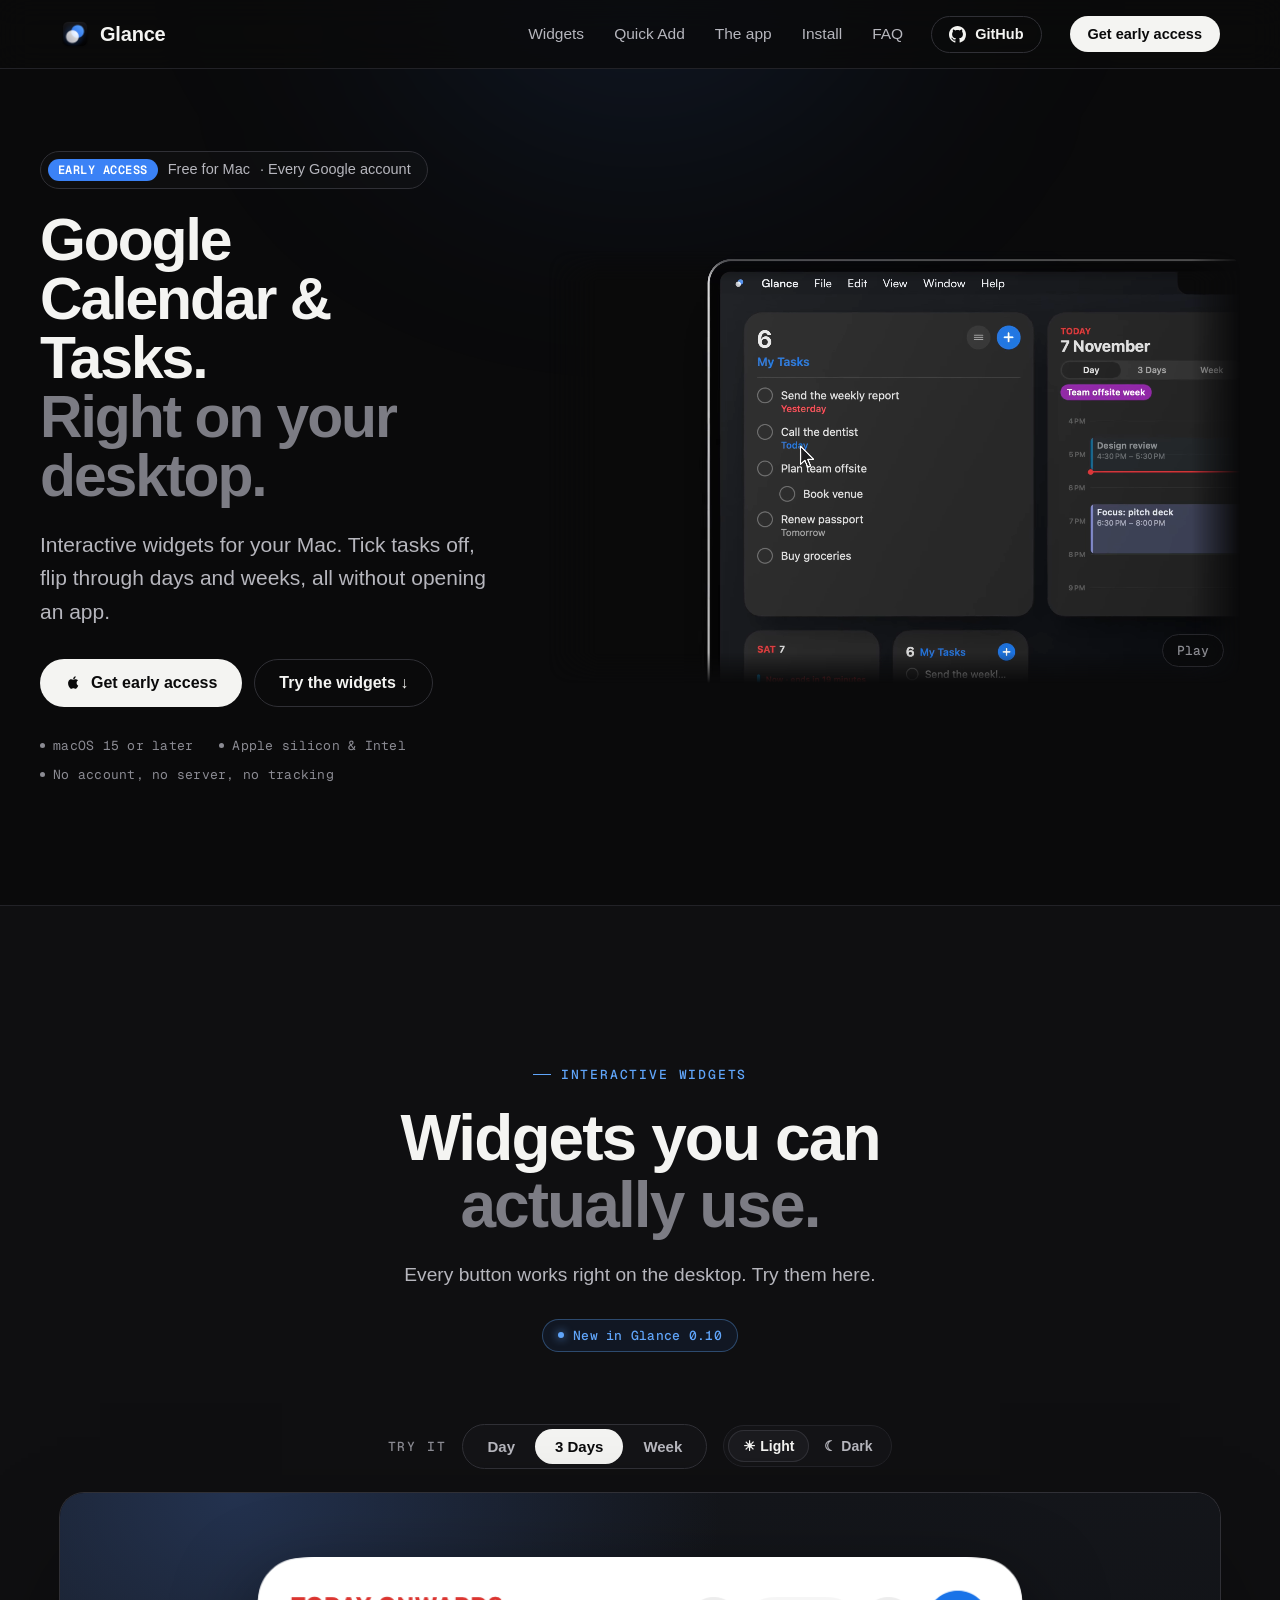
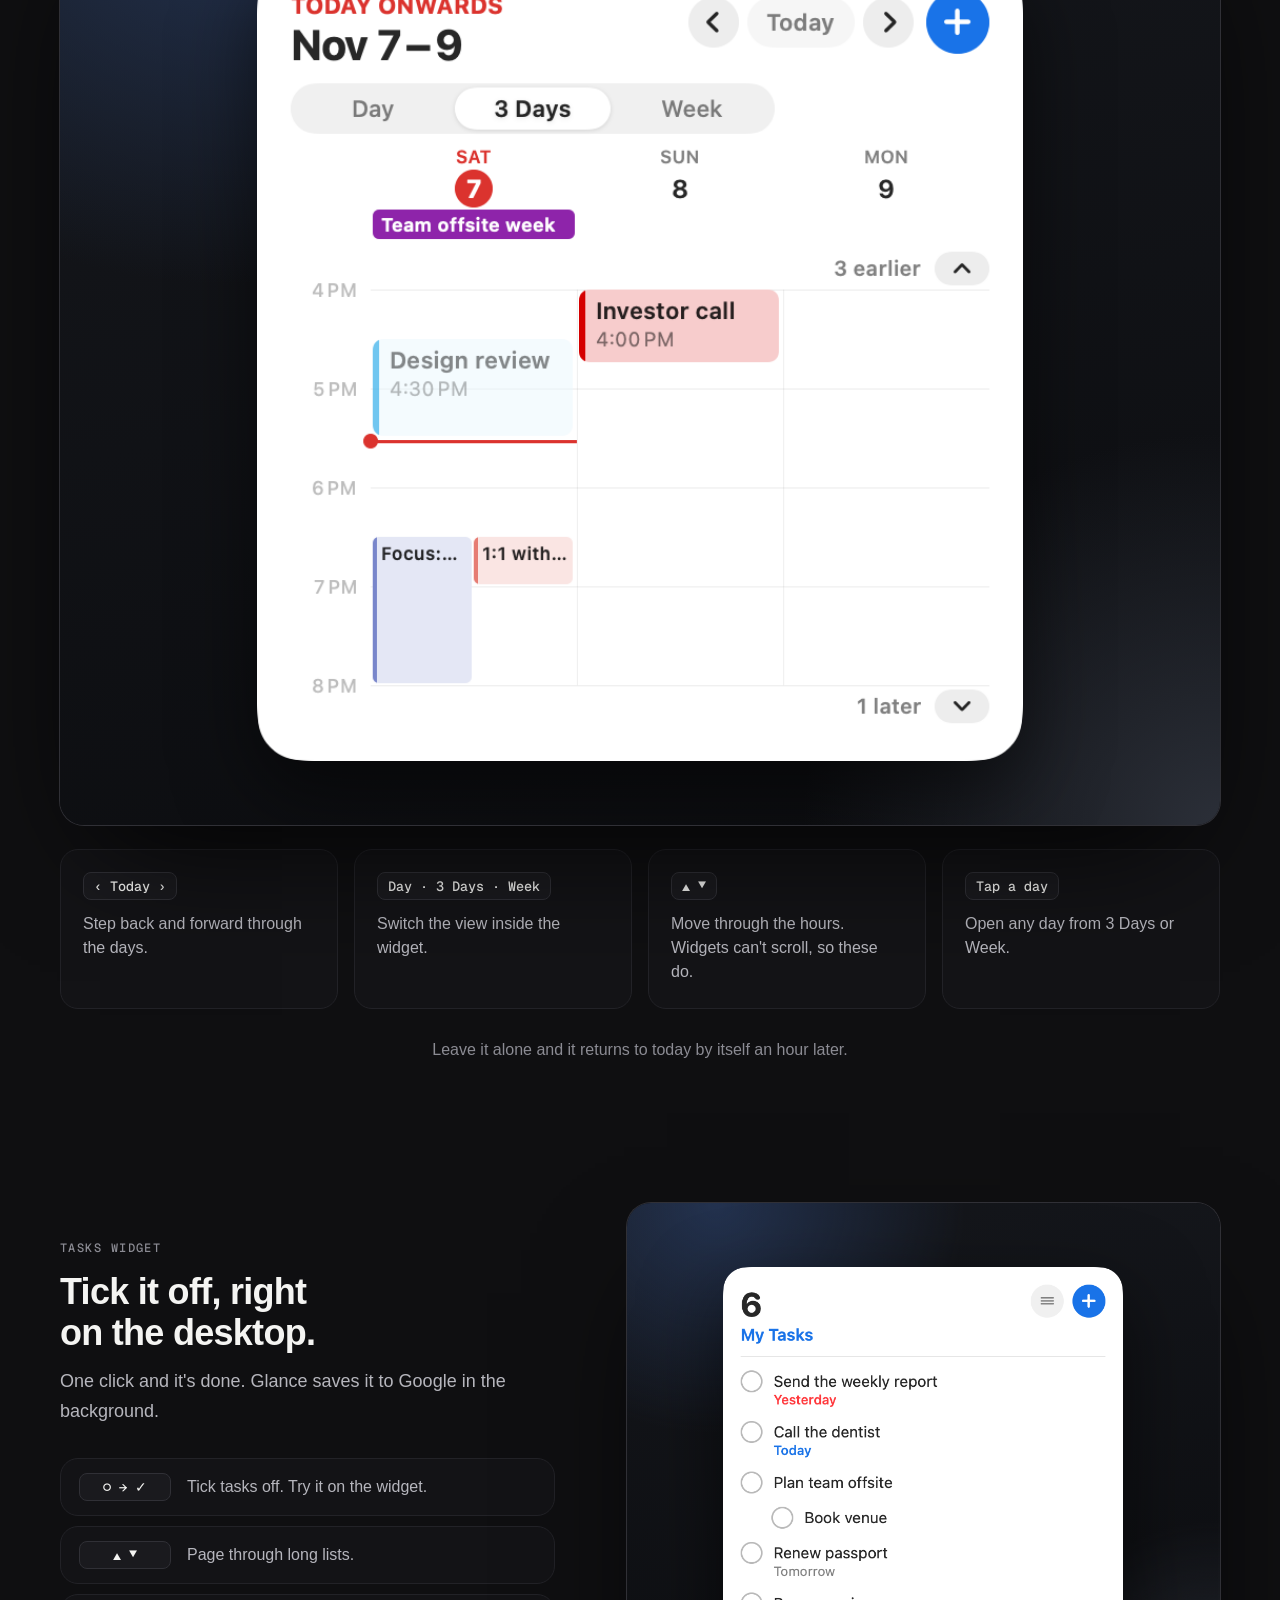
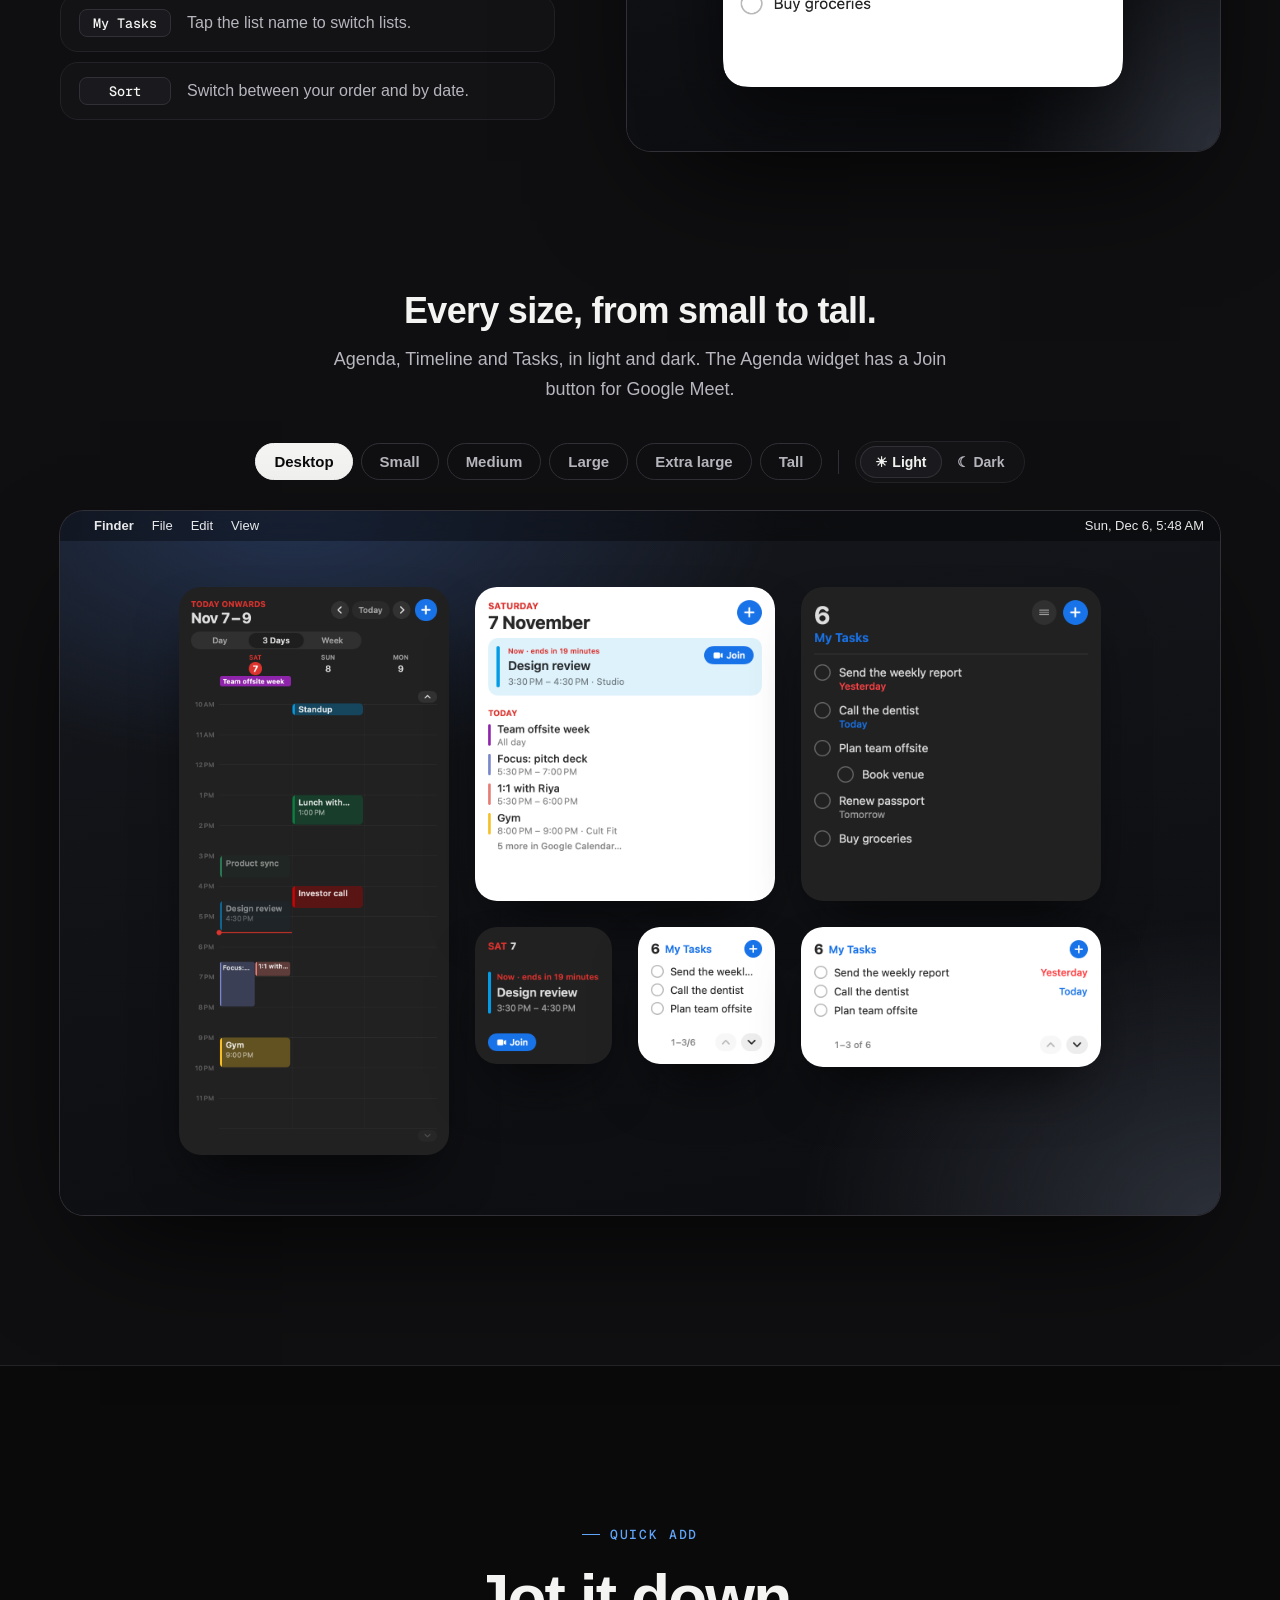
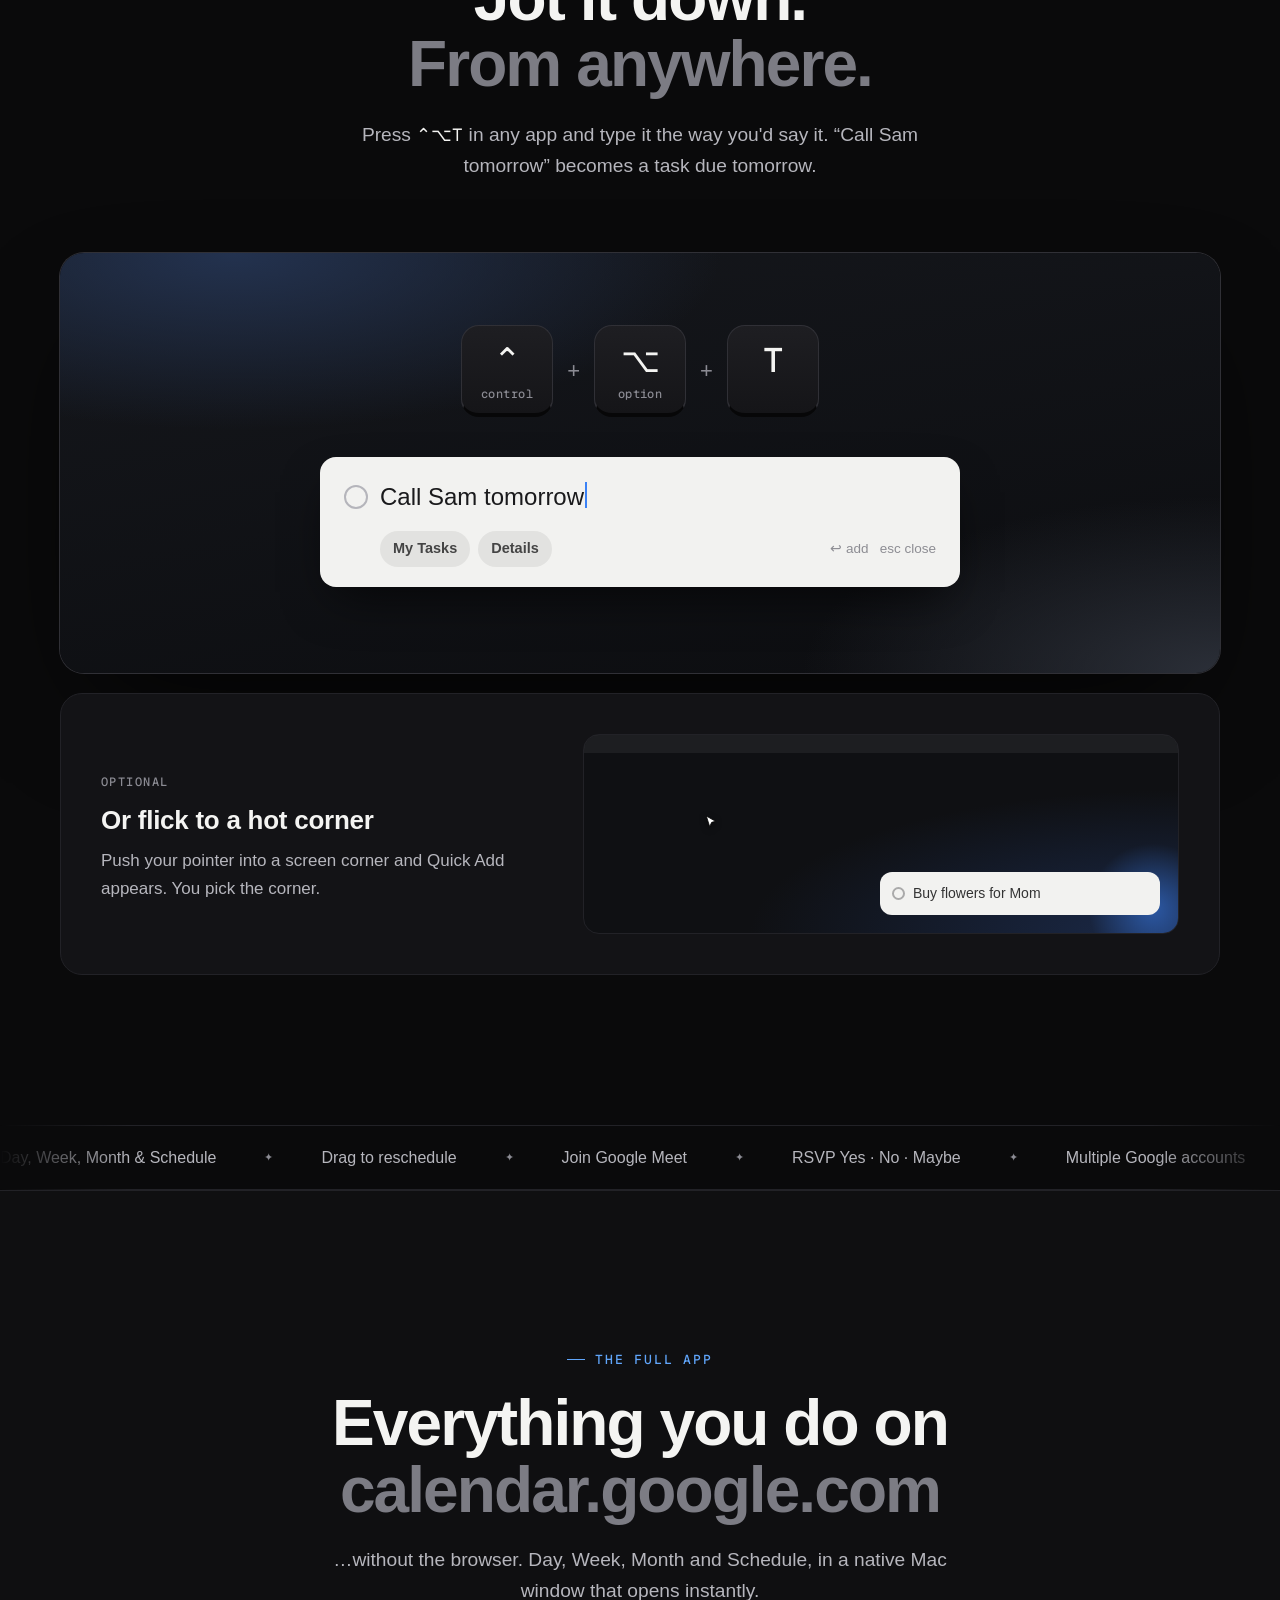
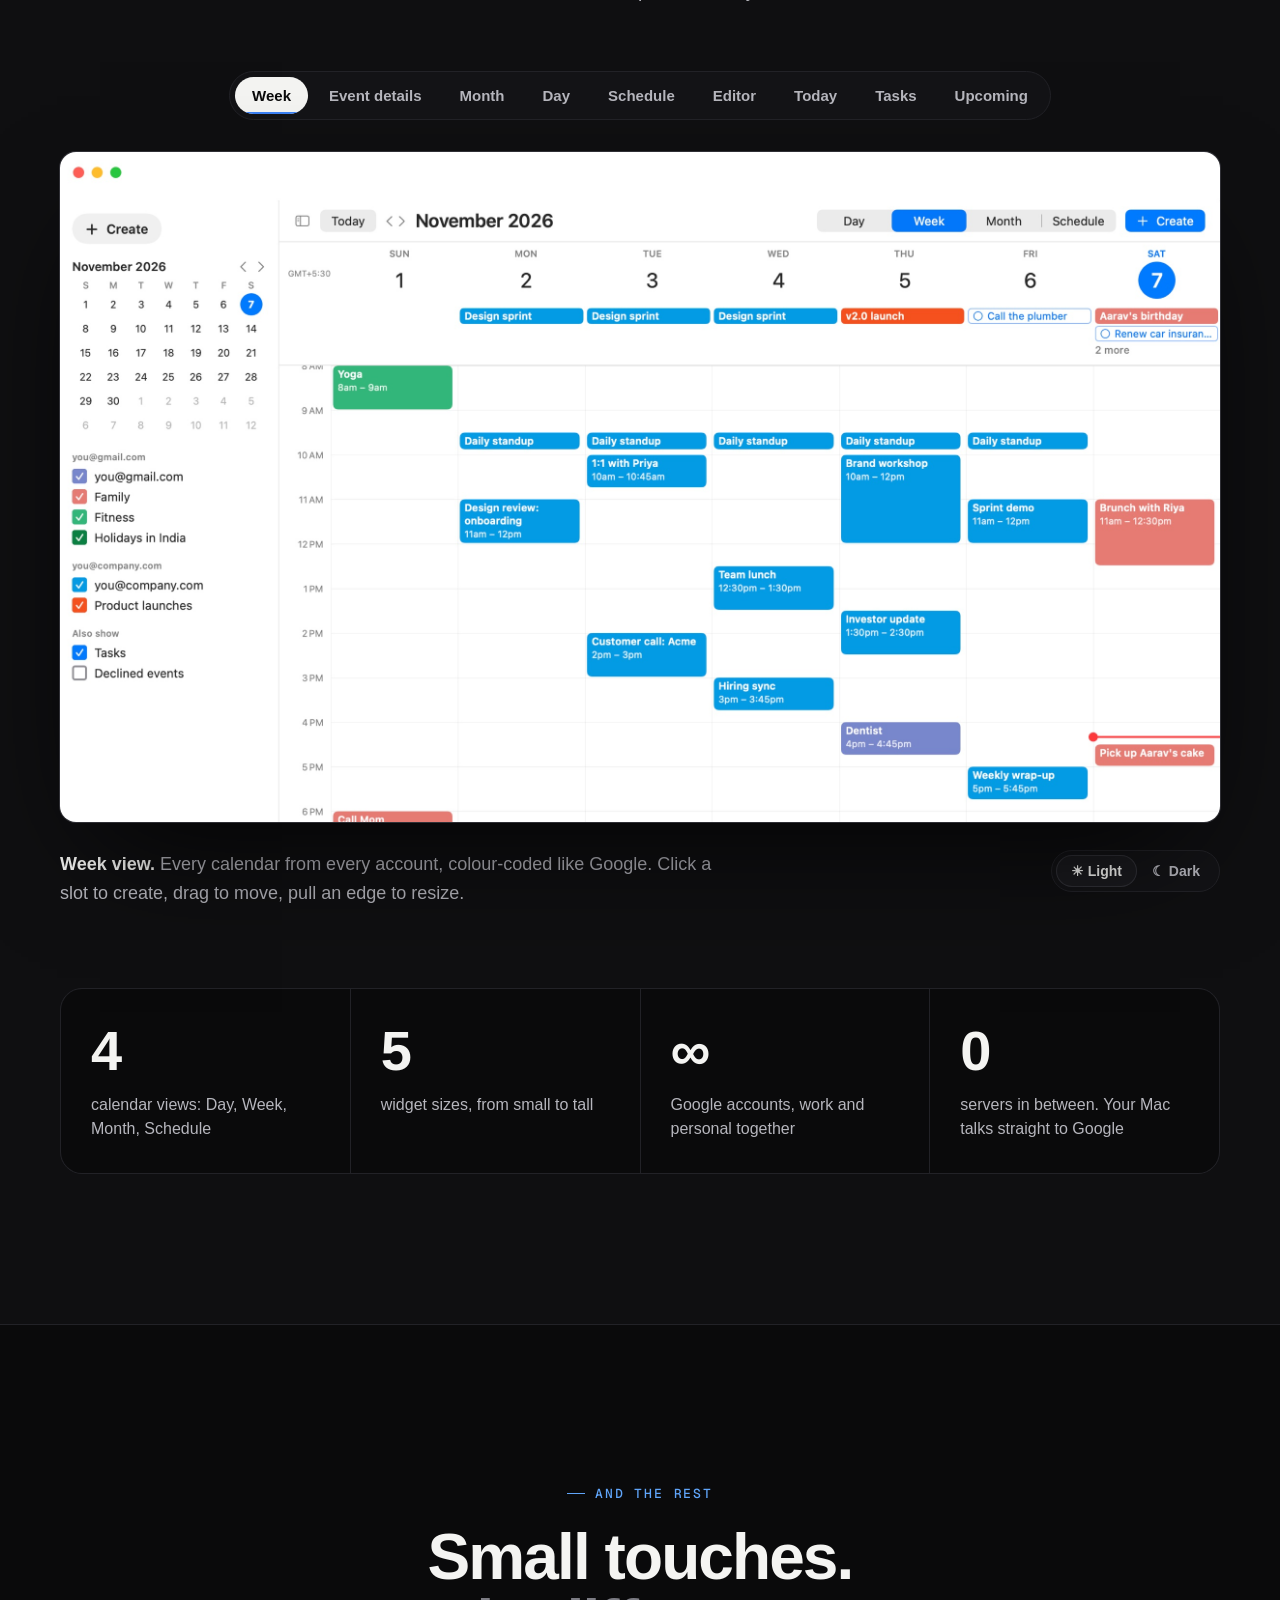
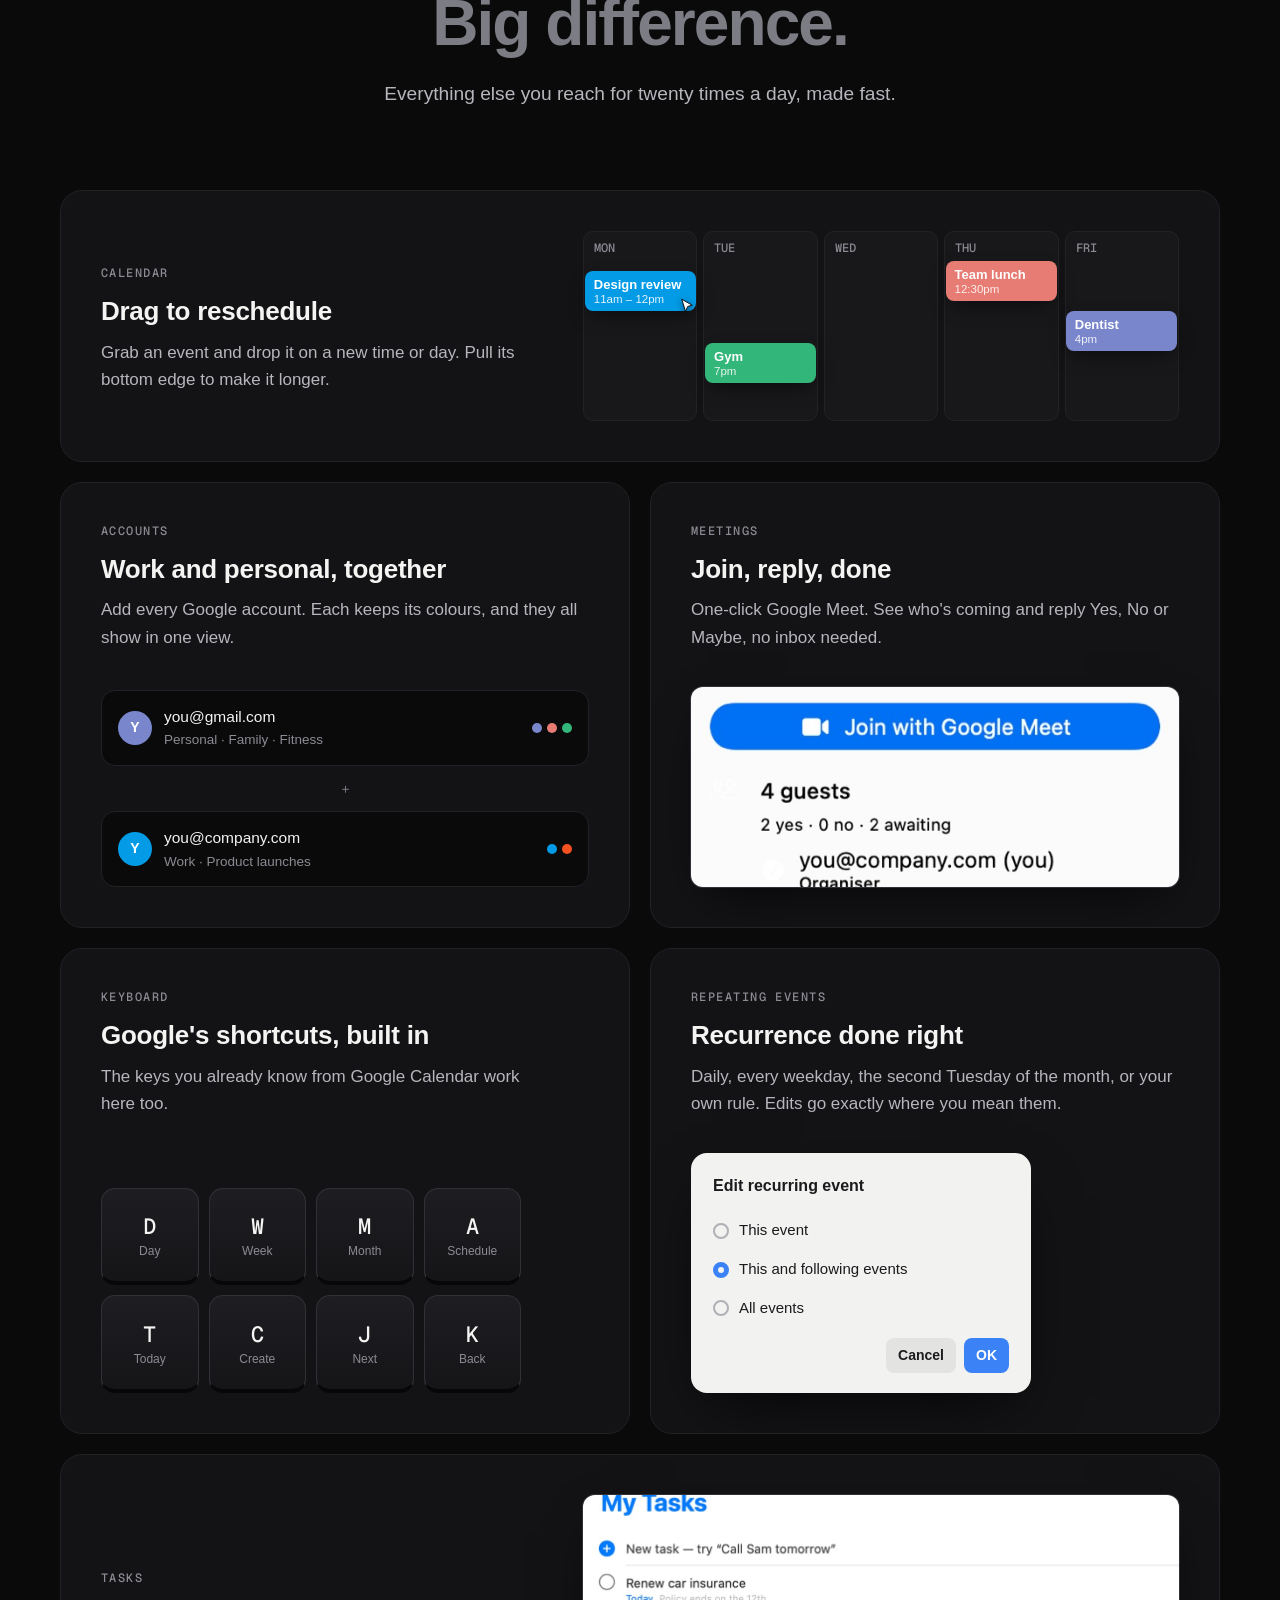
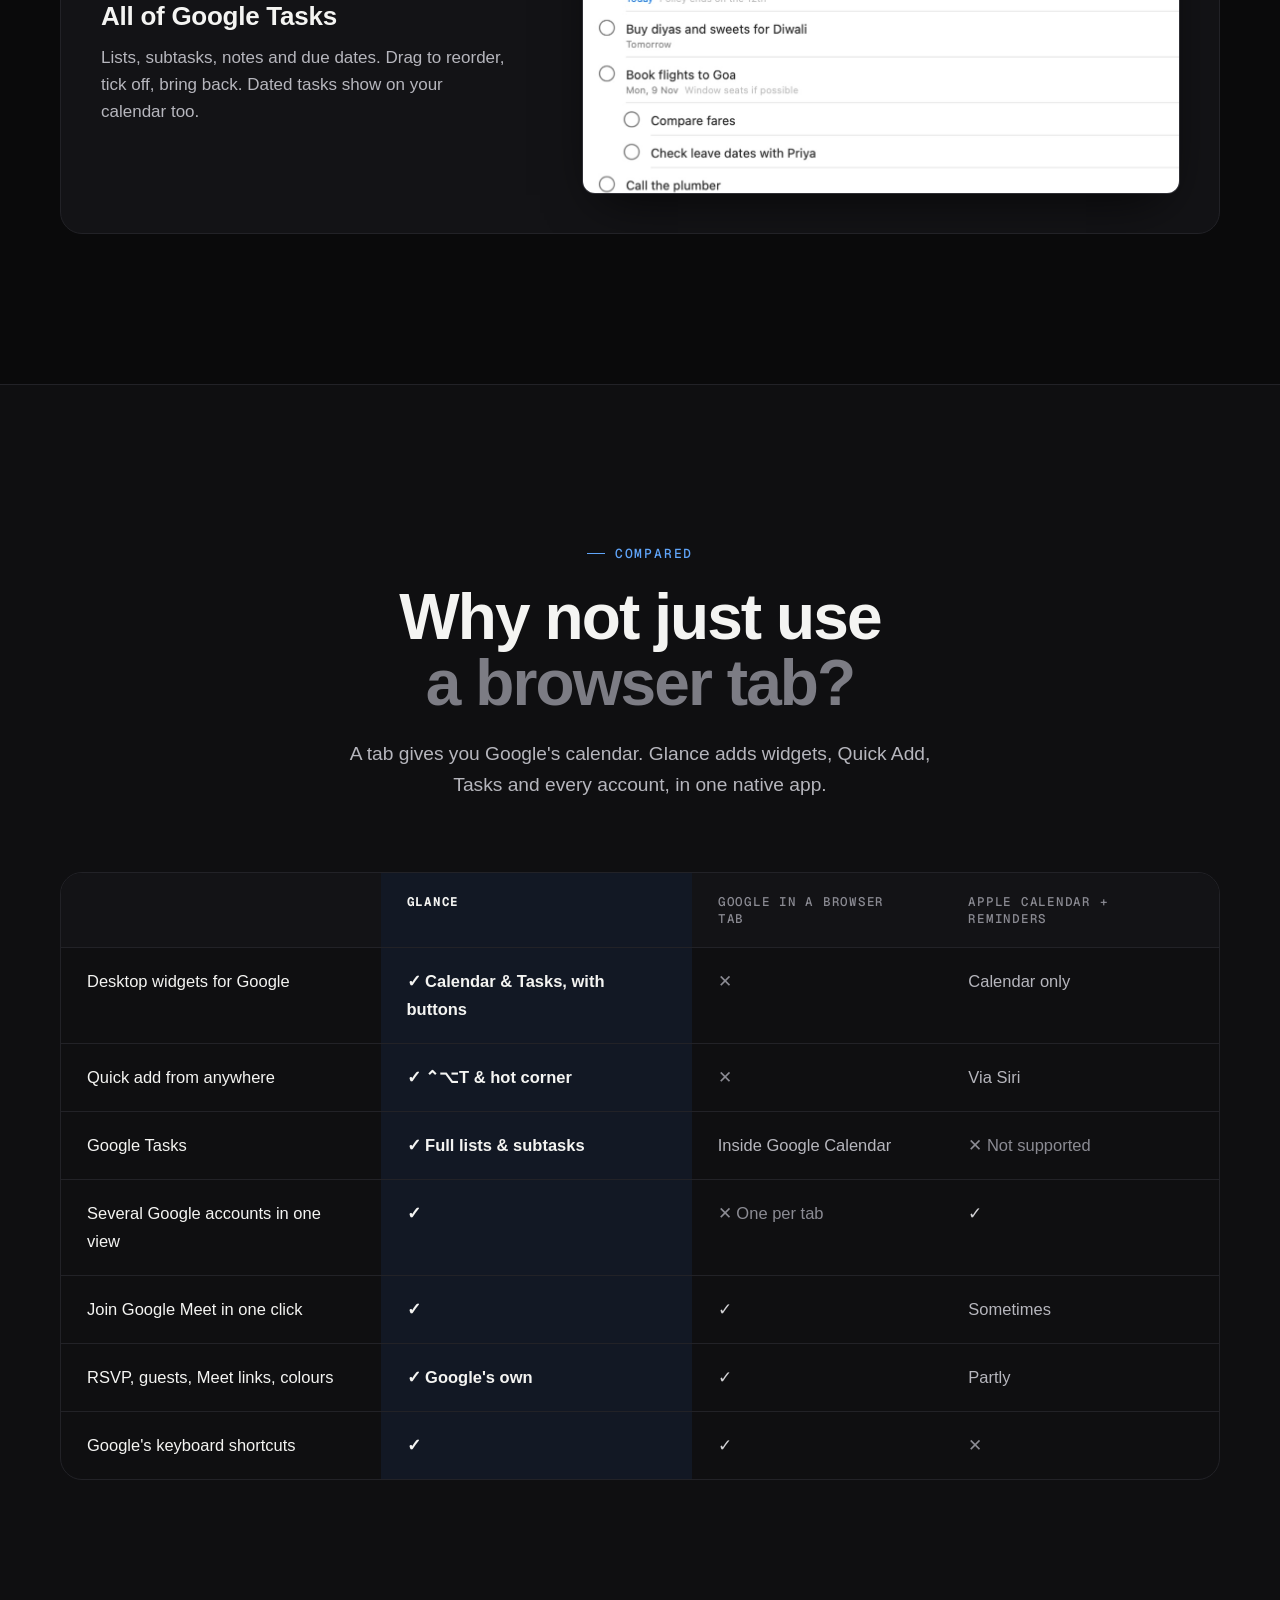
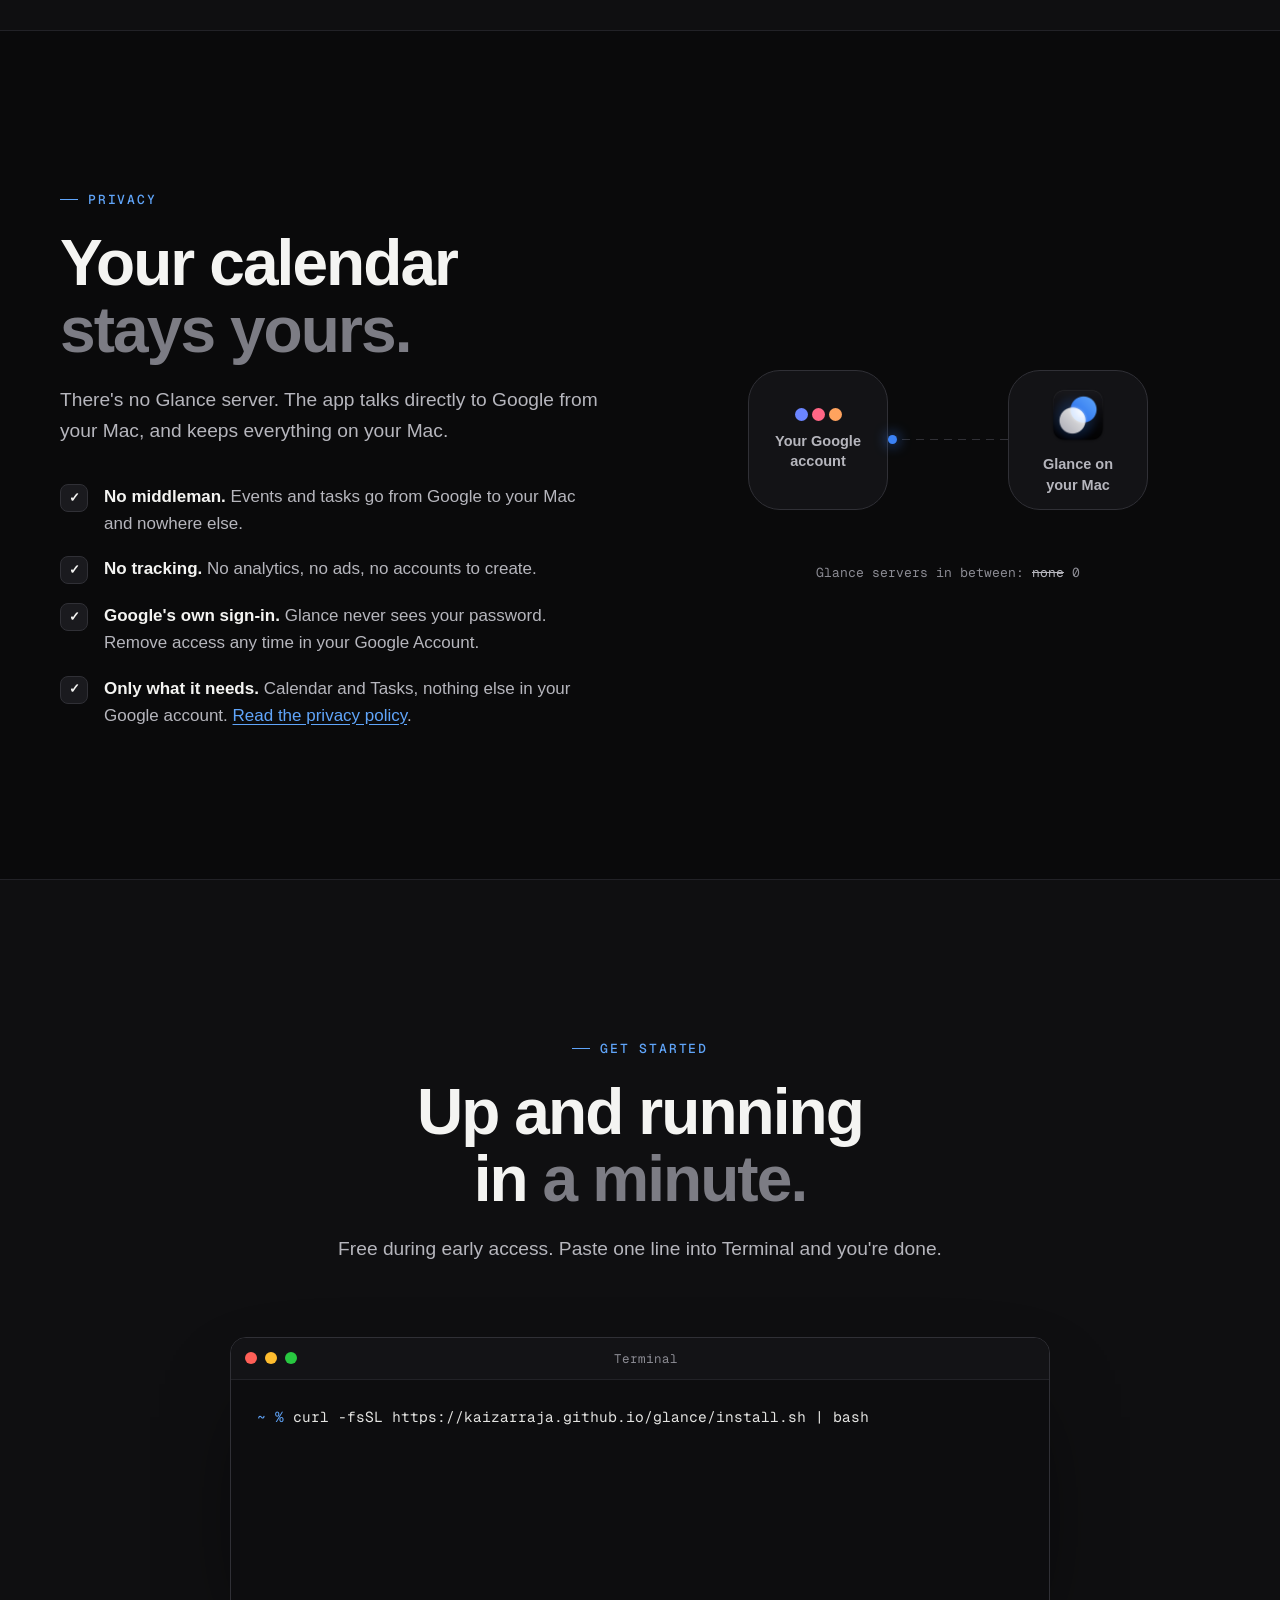
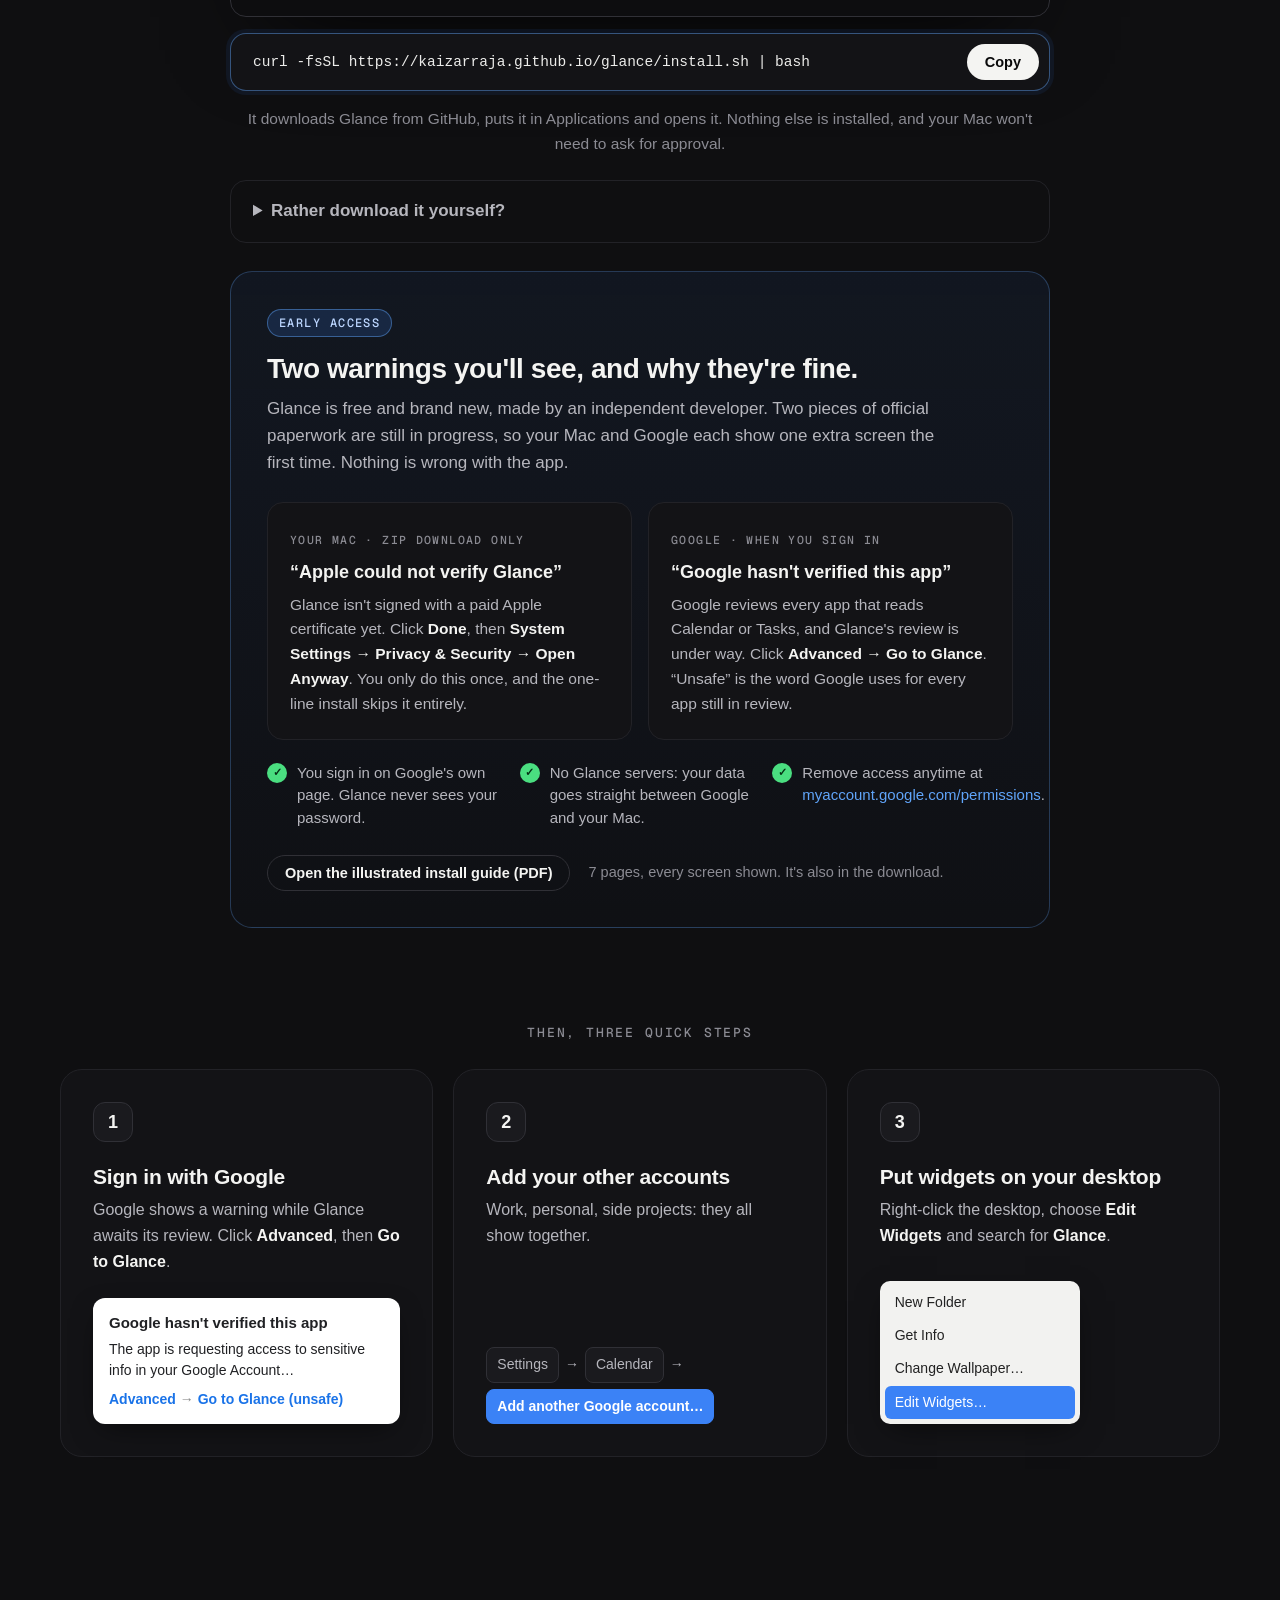
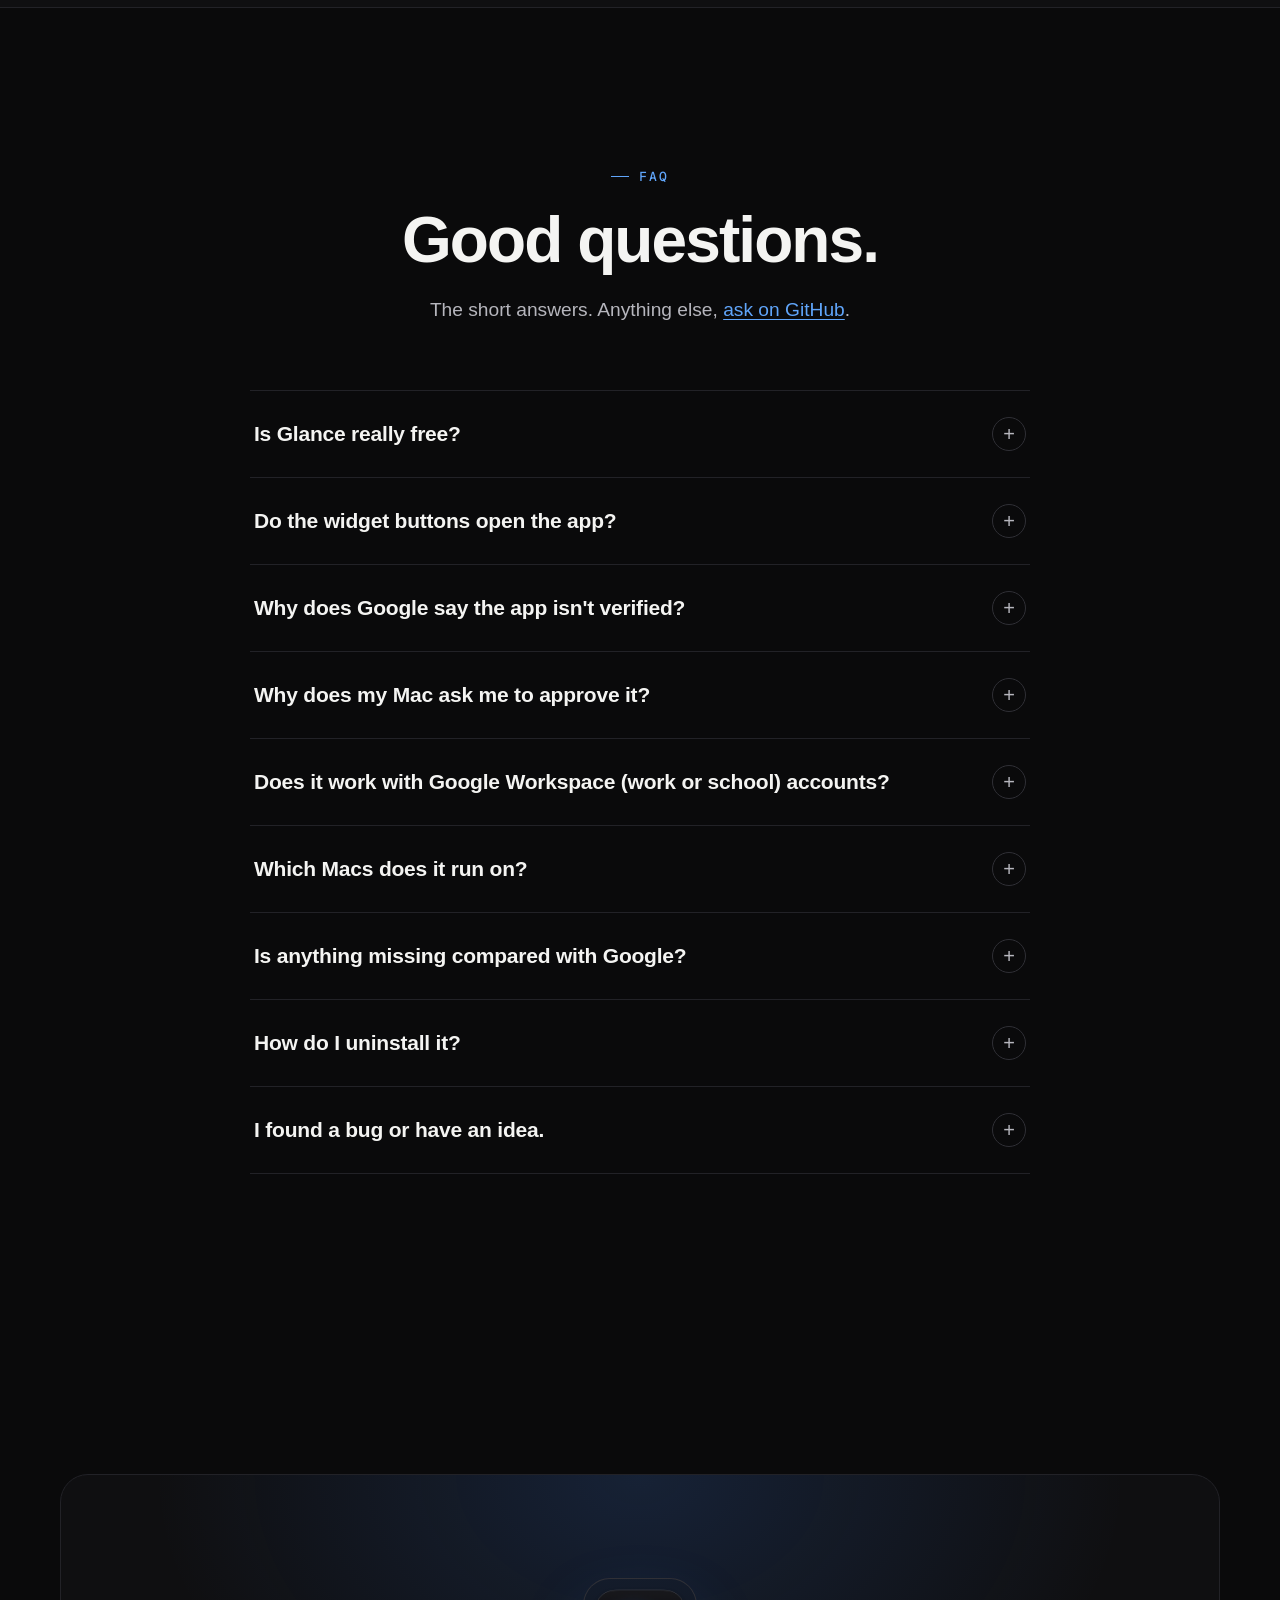
==== commit 0206cdcf: "Glance website, installer and README" ====
--- a/index.html
+++ b/index.html
@@ -351,6 +351,48 @@
 .acc-path span { padding: 5px 10px; border-radius: 8px; background: var(--surface-2); border: 1px solid var(--line-2); }
 .acc-path span.on { background: var(--blue); border-color: var(--blue); color: #fff; font-weight: 700; }
 
+/* ---------- Early access, explained ---------- */
+.ea { margin-top: 28px; border-radius: var(--radius); background: linear-gradient(180deg, rgba(59,130,246,.07), rgba(59,130,246,.015)); border: 1px solid rgba(96,165,250,.28); padding: 36px; }
+.ea .pill { display: inline-block; font: 500 12px var(--mono); letter-spacing: .12em; text-transform: uppercase; color: #bcd6ff; padding: 5px 11px; border-radius: 999px; background: rgba(59,130,246,.16); border: 1px solid rgba(96,165,250,.45); margin-bottom: 16px; }
+.ea h3 { margin: 0 0 10px; font: 600 28px/1.15 var(--display); letter-spacing: -0.015em; }
+.ea > p { margin: 0; color: var(--muted); font-size: 17px; line-height: 1.6; max-width: 40em; }
+.ea-grid { display: grid; grid-template-columns: repeat(2, minmax(0, 1fr)); gap: 16px; margin-top: 26px; }
+.ea-item { border-radius: 16px; background: var(--surface); border: 1px solid var(--line); padding: 22px; }
+.ea-item .who { font: 500 11.5px var(--mono); letter-spacing: .12em; text-transform: uppercase; color: var(--dim); }
+.ea-item b { display: block; margin: 8px 0 8px; font: 600 18px/1.3 var(--display); color: var(--text); }
+.ea-item p { margin: 0; color: var(--muted); font-size: 15.5px; line-height: 1.6; }
+.ea-item p strong { color: var(--text); }
+.ea-trust { list-style: none; padding: 0; margin: 22px 0 0; display: grid; grid-template-columns: repeat(3, minmax(0, 1fr)); gap: 12px; }
+.ea-trust li { display: flex; gap: 10px; align-items: flex-start; font-size: 15px; line-height: 1.5; color: var(--muted); }
+.ea-trust li::before { content: "✓"; flex: none; width: 20px; height: 20px; border-radius: 50%; display: grid; place-items: center; font: 700 11px Satoshi, sans-serif; color: #052e14; background: var(--green); margin-top: 1px; }
+.ea-trust a { color: var(--blue-2); }
+.ea-guide { margin-top: 26px; display: flex; align-items: center; gap: 18px; flex-wrap: wrap; }
+.ea-guide span { color: var(--dim); font-size: 14.5px; }
+
+/* ---------- After-download walkthrough ---------- */
+dialog.dl { width: min(620px, calc(100vw - 32px)); max-height: calc(100dvh - 32px); padding: 0; border-radius: 24px; border: 1px solid var(--line-2); background: #111113; color: var(--text); overflow: auto; overscroll-behavior: contain; }
+dialog.dl::backdrop { background: rgba(5,5,6,.72); backdrop-filter: blur(6px); }
+dialog.dl[open] { animation: dlIn .28s cubic-bezier(.2,.8,.2,1); }
+@keyframes dlIn { from { opacity: 0; transform: translateY(14px) scale(.98); } }
+.dl-in { padding: 34px 34px 28px; }
+.dl-top { display: flex; align-items: center; gap: 16px; margin-bottom: 8px; }
+.dl-top img { width: 52px; height: 52px; border-radius: 12px; }
+.dl-top .t { font: 600 25px/1.15 var(--display); letter-spacing: -0.015em; }
+.dl-top .s { font: 500 12px var(--mono); letter-spacing: .1em; text-transform: uppercase; color: var(--green); margin-bottom: 4px; display: flex; align-items: center; gap: 8px; }
+.dl-top .s::before { content: ""; width: 7px; height: 7px; border-radius: 50%; background: var(--green); }
+.dl-lede { margin: 14px 0 22px; color: var(--muted); font-size: 16px; line-height: 1.6; }
+.dl ol { list-style: none; counter-reset: s; padding: 0; margin: 0; display: flex; flex-direction: column; gap: 4px; }
+.dl li { counter-increment: s; display: grid; grid-template-columns: 34px 1fr; gap: 14px; padding: 13px 0; border-top: 1px solid var(--line); }
+.dl li::before { content: counter(s); width: 32px; height: 32px; border-radius: 10px; display: grid; place-items: center; font: 600 15px var(--display); background: var(--surface-2); border: 1px solid var(--line-2); }
+.dl li b { display: block; font-size: 16px; margin-bottom: 3px; }
+.dl li p { margin: 0; color: var(--muted); font-size: 15px; line-height: 1.55; }
+.dl li .why { display: inline-block; margin-top: 7px; font-size: 13.5px; color: #b6f3cc; background: rgba(74,222,128,.08); border: 1px solid rgba(74,222,128,.25); border-radius: 8px; padding: 4px 9px; line-height: 1.45; }
+.dl .dlk { display: inline-block; font: 500 13px var(--mono); padding: 1px 7px; border-radius: 6px; background: var(--surface-2); border: 1px solid var(--line-2); color: var(--text); white-space: nowrap; }
+.dl-foot { display: flex; align-items: center; justify-content: space-between; gap: 14px; flex-wrap: wrap; margin-top: 22px; padding-top: 20px; border-top: 1px solid var(--line); }
+.dl-foot a.txt { color: var(--blue-2); font-size: 15px; text-decoration: underline; text-underline-offset: 3px; }
+.dl-close { position: absolute; top: 14px; right: 14px; width: 36px; height: 36px; border-radius: 50%; border: 1px solid var(--line-2); background: var(--surface); color: var(--muted); font-size: 18px; cursor: pointer; }
+.dl-close:hover { color: var(--text); }
+
 /* ---------- Privacy ---------- */
 .privacy { display: grid; grid-template-columns: minmax(0, 1fr) minmax(0, 1fr); gap: 72px; align-items: center; }
 .flow { display: flex; align-items: center; justify-content: center; padding: 40px 10px; }
@@ -487,6 +529,7 @@
   .compare td:first-child, .compare th:first-child { position: sticky; left: 0; z-index: 1; background: var(--bg); box-shadow: 1px 0 0 var(--line); }
   .compare th:first-child { background: var(--surface); }
   .final-wrap { padding-top: 112px; }
+  .ea-grid, .ea-trust { grid-template-columns: minmax(0, 1fr); }
 }
 @media (max-width: 560px) {
   :root { --nav-h: 104px; }
@@ -498,6 +541,13 @@
   .hero { padding: 56px 0 72px; }
   .hero h1 { margin: 26px auto 22px; }
   .hero p.lede { margin-bottom: 32px; }
+  .ea { padding: 26px 20px; }
+  .ea h3 { font-size: 24px; }
+  .ea-guide .btn { white-space: normal; text-align: center; justify-content: center; width: 100%; }
+  .dl-in { padding: 26px 20px 22px; }
+  .dl-top .t { font-size: 21px; }
+  .dl-foot, .dl-foot > div { width: 100%; }
+  .dl-foot .btn { flex: 1; justify-content: center; white-space: normal; text-align: center; }
   .hero-media { margin: 24px -20px 26px; width: calc(100% + 40px); border-radius: 0; }
   .hv-fallback .menubar { height: 22px; font-size: 11px; }
   .hv-toggle { right: 12px; bottom: 10px; font-size: 12px; padding: 5px 11px; }
@@ -888,15 +938,30 @@
     <div class="install reveal">
       <div class="term"><div class="bar"><i style="background:#ff5f57"></i><i style="background:#febc2e"></i><i style="background:#28c840"></i><span>Terminal</span></div><pre id="termText"></pre></div>
       <div class="copy"><code id="cmd">curl -fsSL https://kaizarraja.github.io/glance/install.sh | bash</code><button class="btn primary small" id="copyBtn">Copy</button></div>
-      <p class="copy-note">It downloads Glance from GitHub, puts it in Applications and opens it. Nothing else is installed.</p>
+      <p class="copy-note">It downloads Glance from GitHub, puts it in Applications and opens it. Nothing else is installed, and your Mac won't need to ask for approval.</p>
       <details class="manual">
         <summary>Rather download it yourself?</summary>
         <ol>
-          <li><a href="https://github.com/kaizarraja/glance/releases/latest/download/Glance.zip">Download Glance.zip</a> and drag <b>Glance</b> into Applications.</li>
+          <li><a href="https://github.com/kaizarraja/glance/releases/latest/download/Glance.zip">Download Glance.zip</a>, open the <b>Glance</b> folder it makes and drag <b>Glance</b> into Applications. Its <b>How to install</b> folder has an illustrated guide.</li>
           <li>Open it. macOS says it can't check the app, because this early version isn't signed with an Apple developer certificate yet. Click <b>Done</b>.</li>
           <li>Open <b>System Settings → Privacy &amp; Security</b>, scroll down and click <b>Open Anyway</b> next to Glance, then confirm.</li>
         </ol>
       </details>
+      <div class="ea" id="early-access">
+        <span class="pill">Early access</span>
+        <h3>Two warnings you'll see, and why they're fine.</h3>
+        <p>Glance is free and brand new, made by an independent developer. Two pieces of official paperwork are still in progress, so your Mac and Google each show one extra screen the first time. Nothing is wrong with the app.</p>
+        <div class="ea-grid">
+          <div class="ea-item"><span class="who">Your Mac · zip download only</span><b>“Apple could not verify Glance”</b><p>Glance isn't signed with a paid Apple certificate yet. Click <strong>Done</strong>, then <strong>System Settings → Privacy &amp; Security → Open Anyway</strong>. You only do this once, and the one-line install skips it entirely.</p></div>
+          <div class="ea-item"><span class="who">Google · when you sign in</span><b>“Google hasn't verified this app”</b><p>Google reviews every app that reads Calendar or Tasks, and Glance's review is under way. Click <strong>Advanced → Go to Glance</strong>. “Unsafe” is the word Google uses for every app still in review.</p></div>
+        </div>
+        <ul class="ea-trust">
+          <li><span>You sign in on Google's own page. Glance never sees your password.</span></li>
+          <li><span>No Glance servers: your data goes straight between Google and your Mac.</span></li>
+          <li><span>Remove access anytime at <a href="https://myaccount.google.com/permissions" target="_blank" rel="noopener">myaccount.google.com/permissions</a>.</span></li>
+        </ul>
+        <div class="ea-guide"><a class="btn ghost small" href="assets/guide/Glance-install-guide.pdf" target="_blank" rel="noopener">Open the illustrated install guide (PDF)</a><span>7 pages, every screen shown. It's also in the download.</span></div>
+      </div>
     </div>
     <p class="then reveal">Then, three quick steps</p>
     <div class="steps">
@@ -945,6 +1010,25 @@
     <div class="flinks"><a href="privacy.html">Privacy</a><a href="terms.html">Terms</a><a href="https://github.com/kaizarraja/glance/releases">Releases</a><a href="https://github.com/kaizarraja/glance/issues">Feedback</a></div>
   </div>
 </footer>
+
+<dialog class="dl" id="dlDialog" aria-labelledby="dlTitle">
+  <button class="dl-close" type="button" aria-label="Close" data-close>×</button>
+  <div class="dl-in">
+    <div class="dl-top"><img src="assets/brand/icon-256.png" alt=""><div><div class="s">Downloading</div><div class="t" id="dlTitle">Here's what happens next</div></div></div>
+    <p class="dl-lede">Five short steps. Two of them show a warning: that's normal for an app in early access, and nothing is wrong with Glance.</p>
+    <ol>
+      <li><div><b>Drag Glance into Applications</b><p>Open the <span class="dlk">Glance</span> folder in Downloads and drag <b style="display:inline">Glance</b> onto Applications. The folder also has a <span class="dlk">How to install</span> guide.</p></div></li>
+      <li><div><b>Open it, then click Done</b><p>macOS says it couldn't verify Glance.</p><span class="why">Why: Glance isn't signed with a paid Apple certificate yet. You only see this once.</span></div></li>
+      <li><div><b>Click Open Anyway</b><p><span class="dlk">System Settings</span> → <span class="dlk">Privacy &amp; Security</span>, scroll down, click <b style="display:inline">Open Anyway</b> and confirm with your password.</p></div></li>
+      <li><div><b>Sign in with Google</b><p>Click <b style="display:inline">Advanced</b> → <b style="display:inline">Go to Glance</b>, then tick every box and click Continue.</p><span class="why">Why: Google's review of Glance is under way. Until it's done, Google shows this to everyone.</span></div></li>
+      <li><div><b>Add the widgets</b><p>Right-click the desktop → <span class="dlk">Edit Widgets…</span> → search <b style="display:inline">Glance</b>.</p></div></li>
+    </ol>
+    <div class="dl-foot">
+      <a class="txt" href="assets/guide/Glance-install-guide.pdf" target="_blank" rel="noopener">Open the illustrated guide (PDF)</a>
+      <div style="display:flex; gap:10px; flex-wrap:wrap"><a class="btn ghost small" href="#install" data-close data-oneline>Use the one-line install instead</a><button class="btn primary small" type="button" data-close>Got it</button></div>
+    </div>
+  </div>
+</dialog>
 
 <script>
 (() => {
@@ -1184,6 +1268,21 @@
     setTimeout(() => e.target.textContent = 'Copy', 2000);
   };
 })();
+
+  // After a zip download starts, walk people through the warnings they're about to see.
+  (() => {
+    const dlg = document.getElementById('dlDialog');
+    if (!dlg || typeof dlg.showModal !== 'function') return;
+    document.querySelectorAll('a[href$="/Glance.zip"]').forEach(a => a.addEventListener('click', () => {
+      setTimeout(() => { if (!dlg.open) dlg.showModal(); }, 350);
+    }));
+    dlg.addEventListener('click', e => {
+      if (e.target === dlg || e.target.closest('[data-close]')) {
+        dlg.close();
+        if (e.target.closest('[data-oneline]')) { e.preventDefault(); document.getElementById('cmd').scrollIntoView({ behavior: 'smooth', block: 'center' }); }
+      }
+    });
+  })();
 </script>
 </body>
 </html>
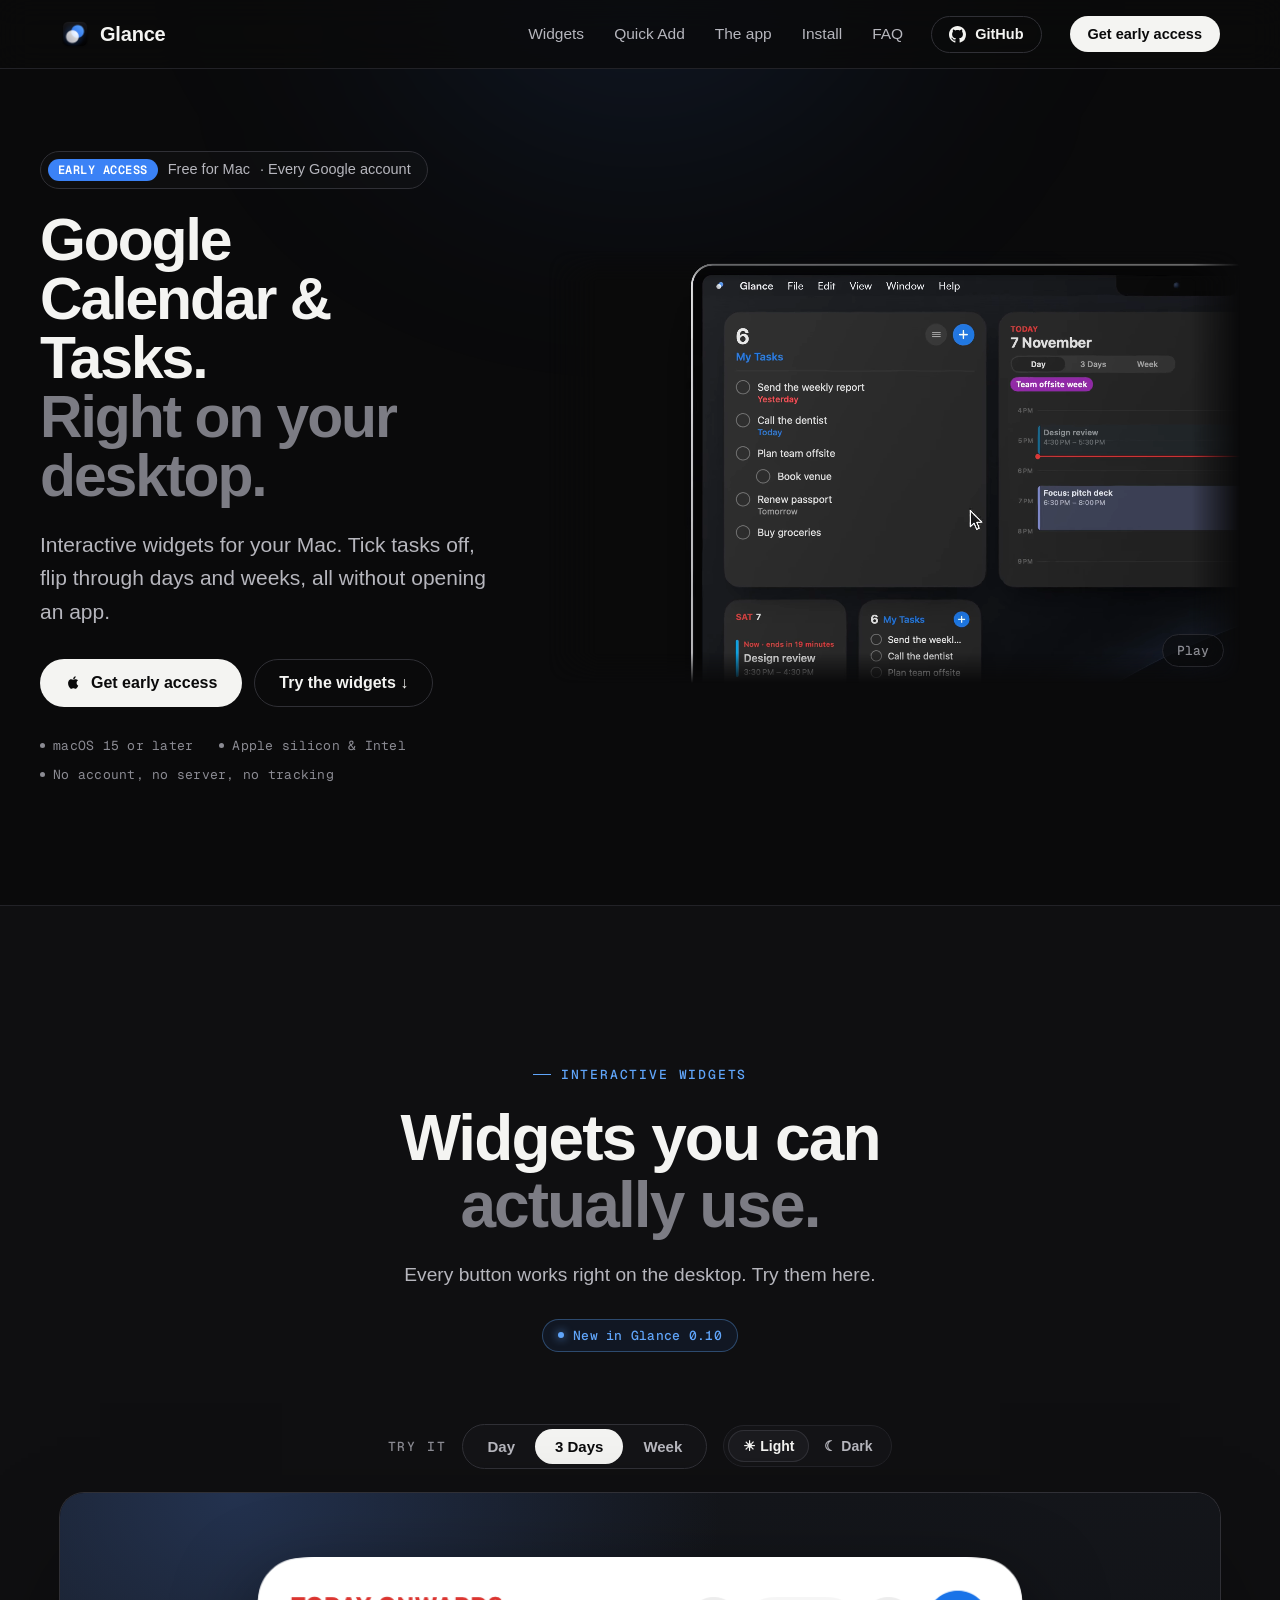
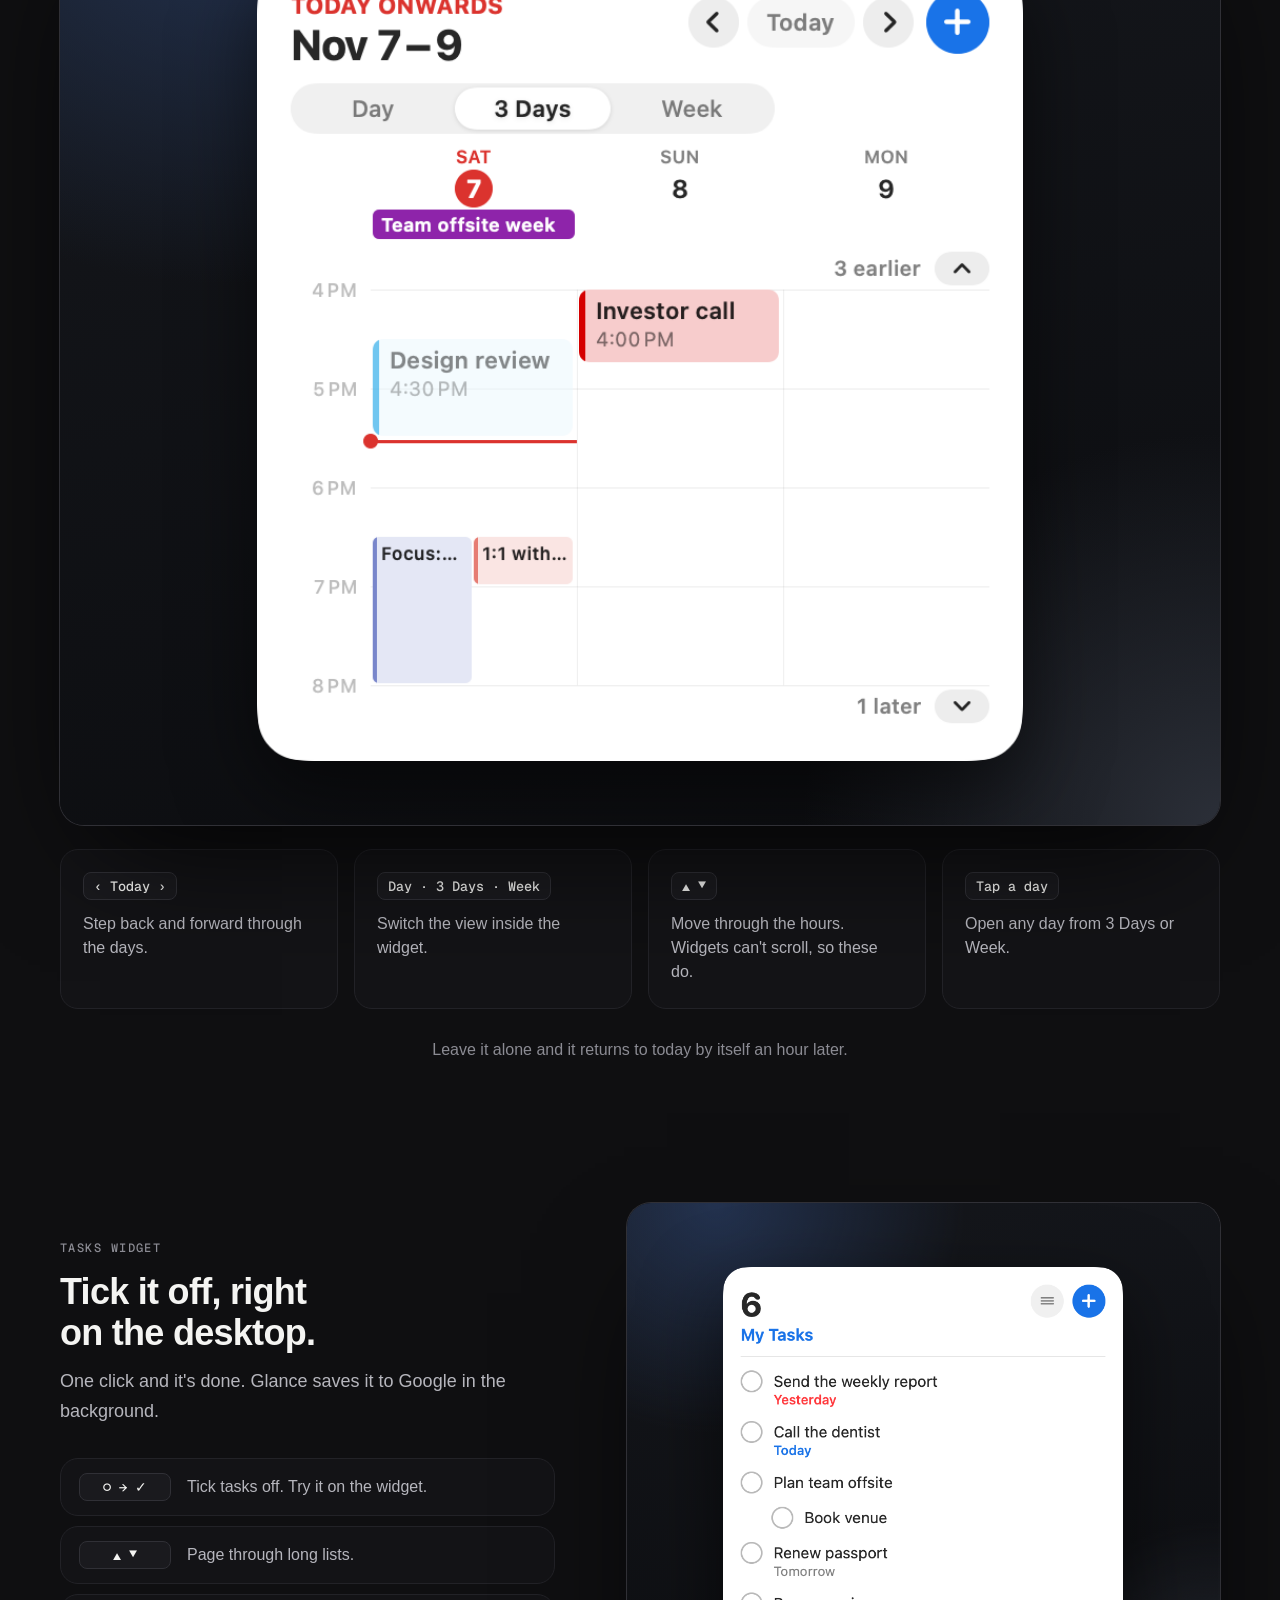
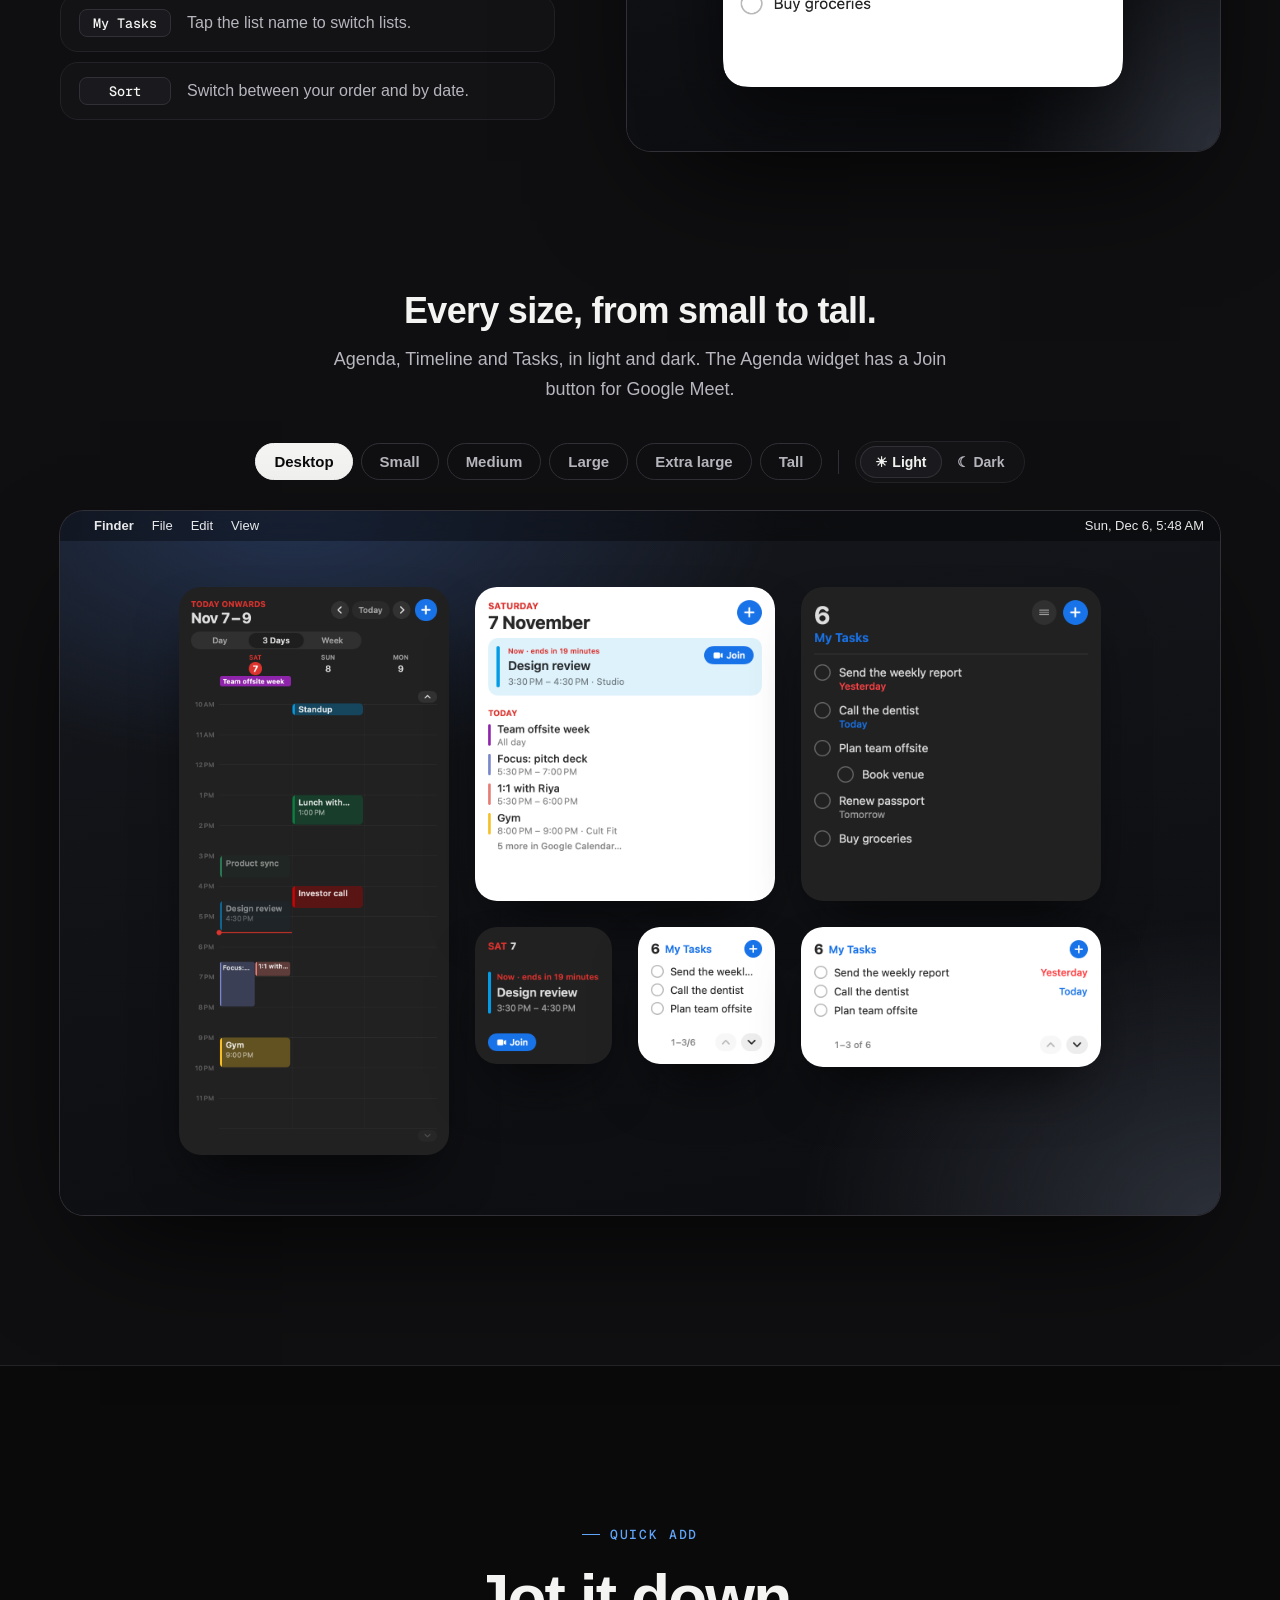
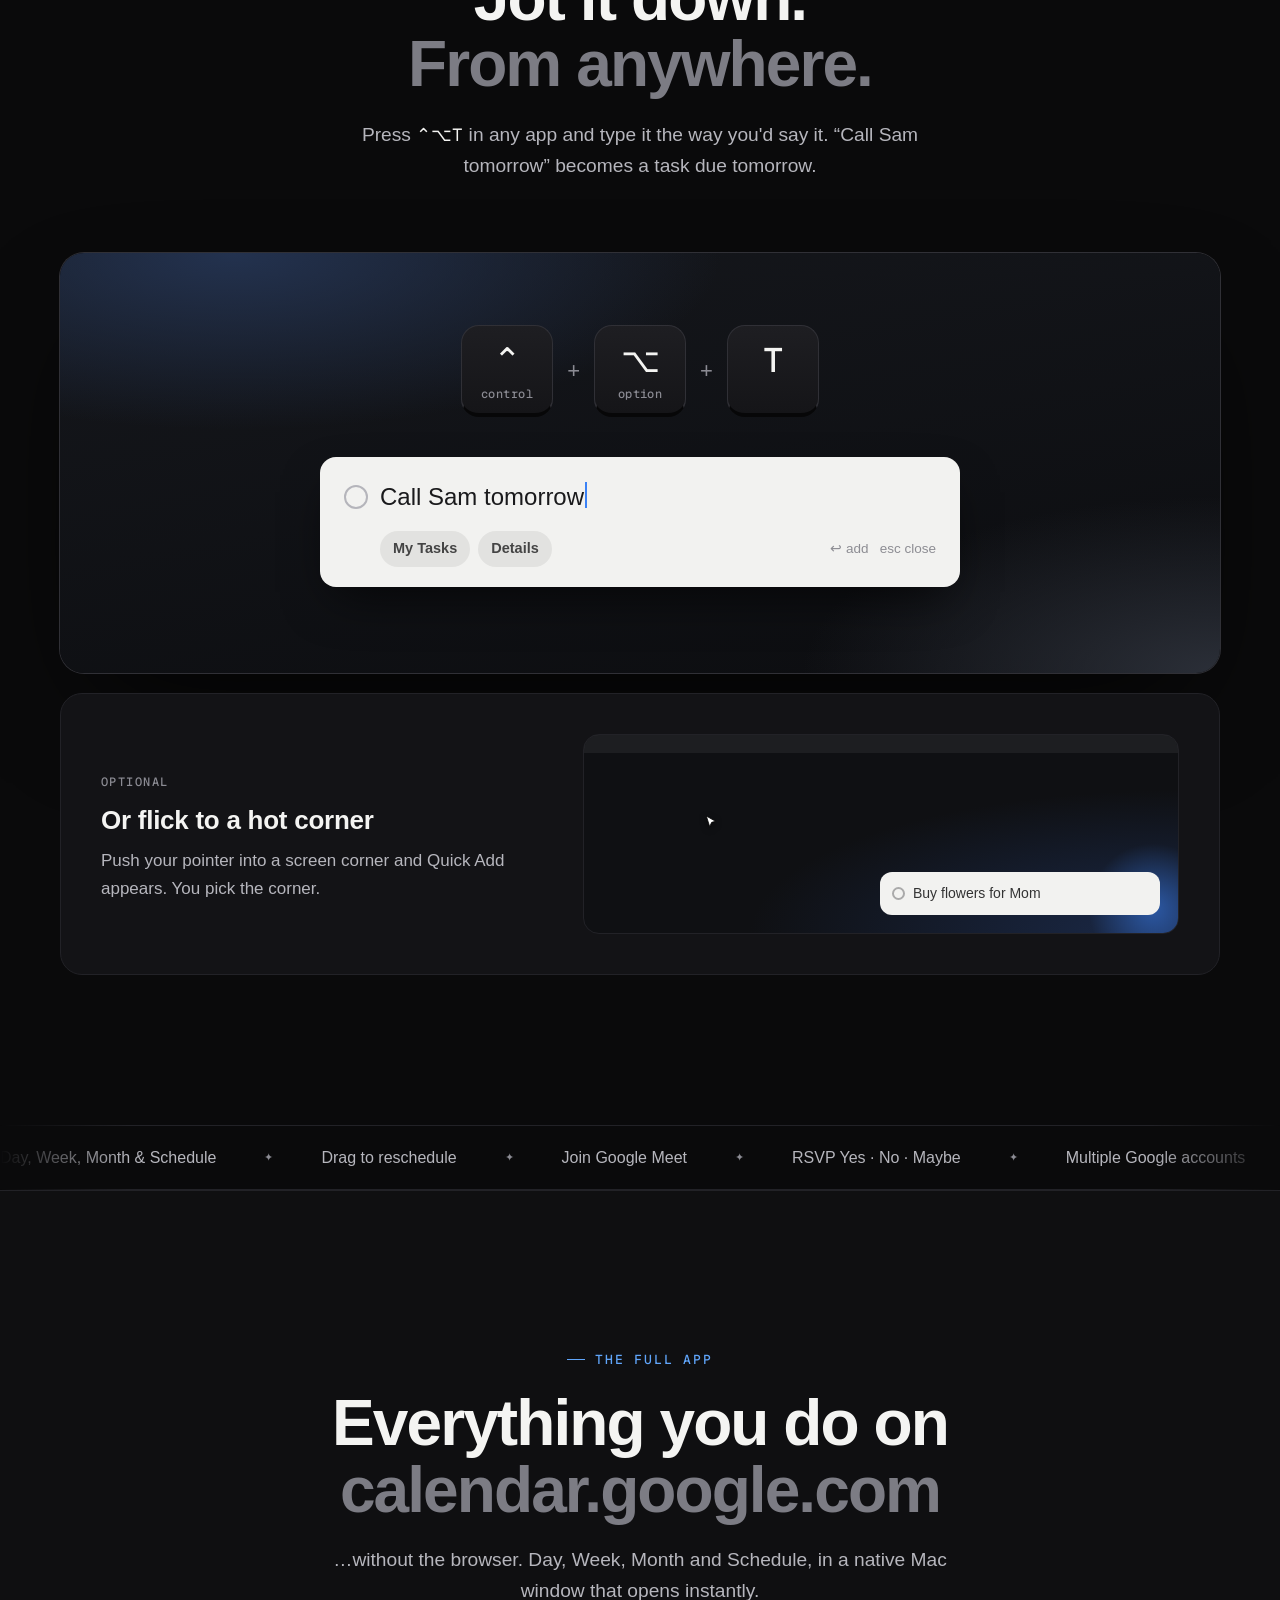
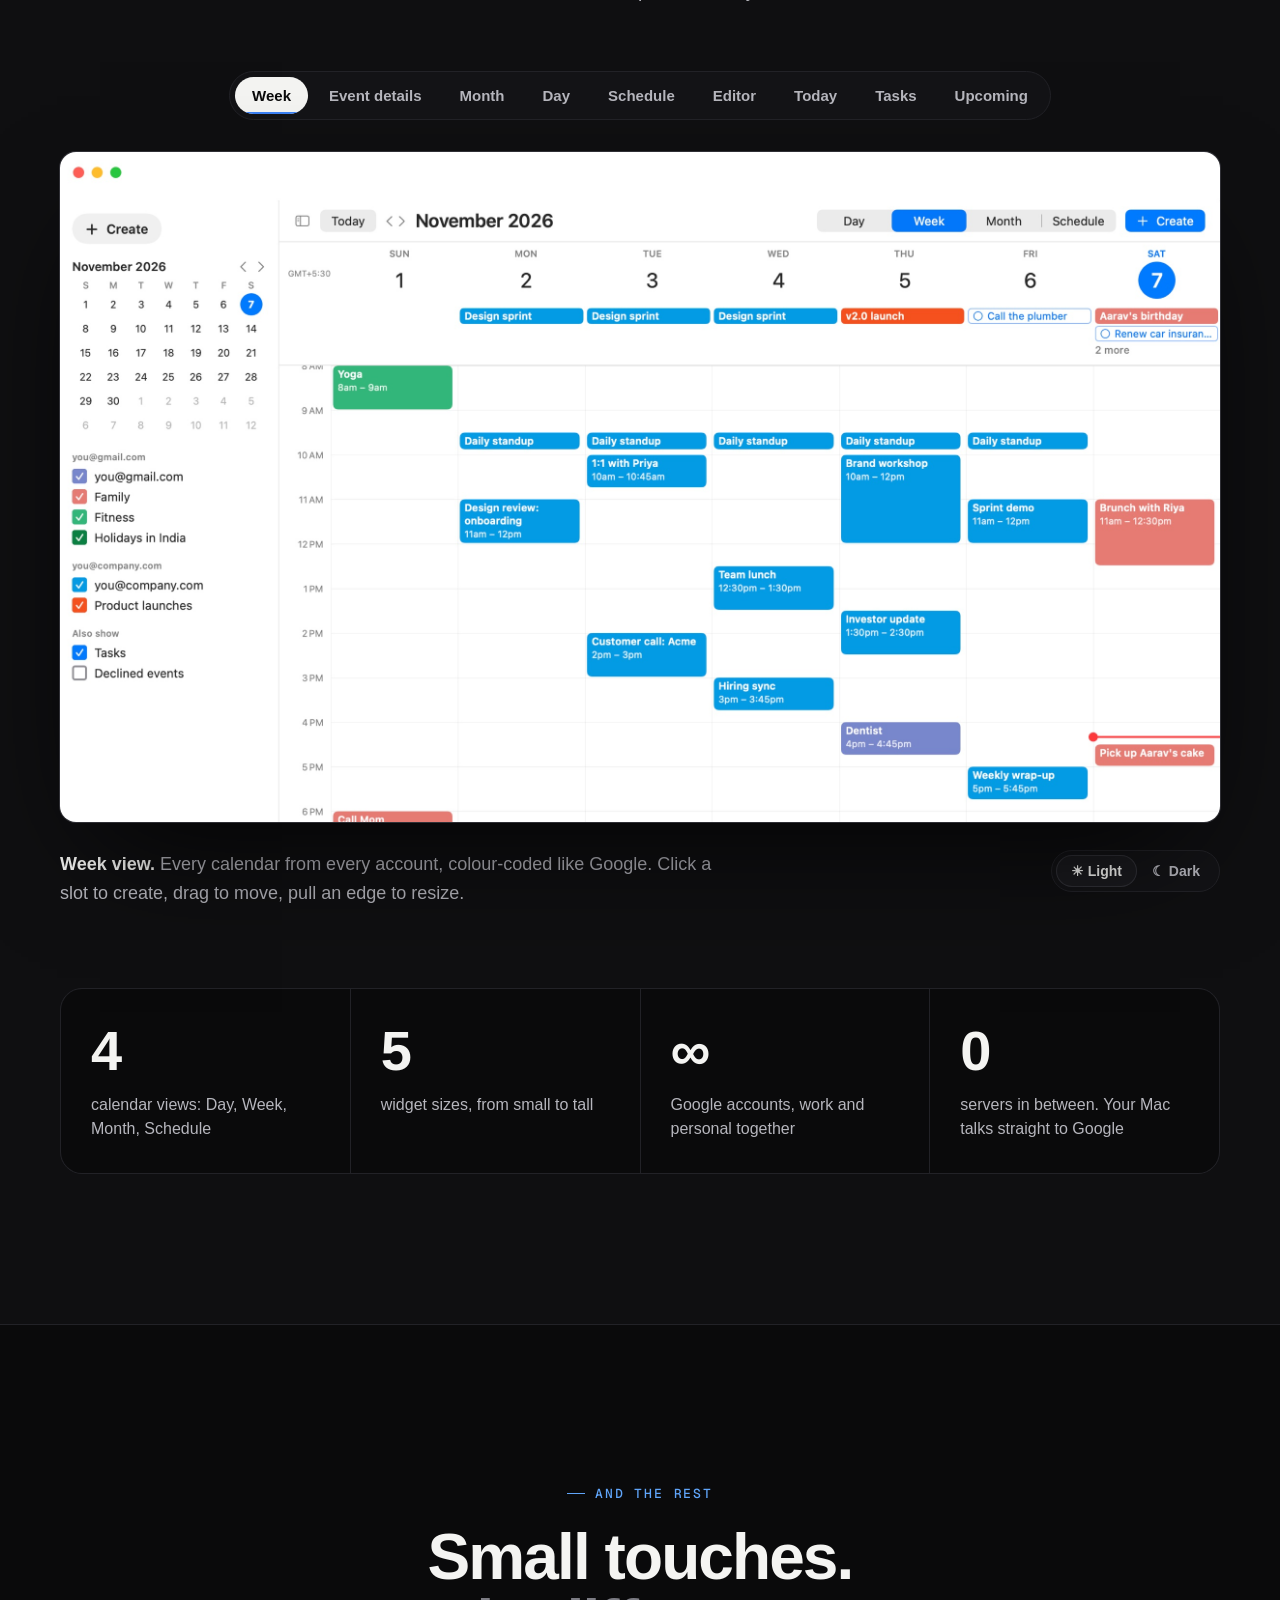
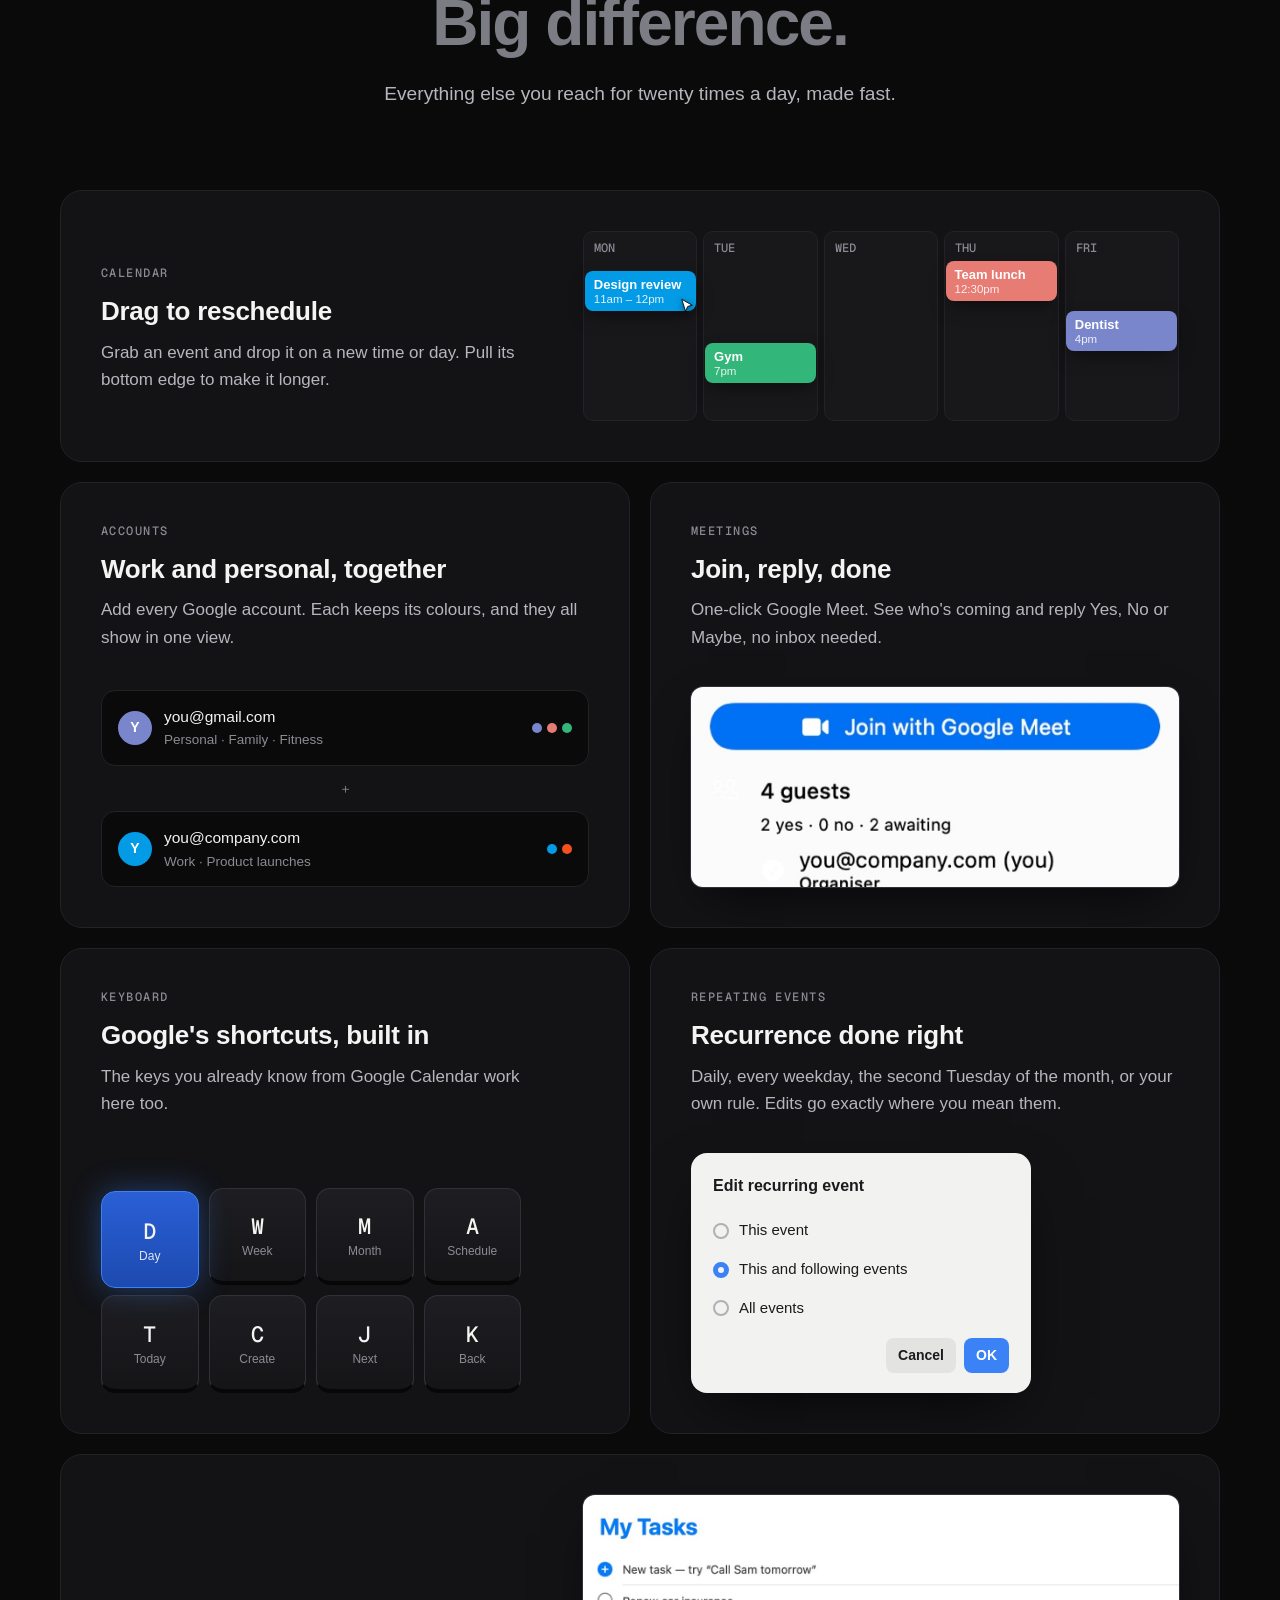
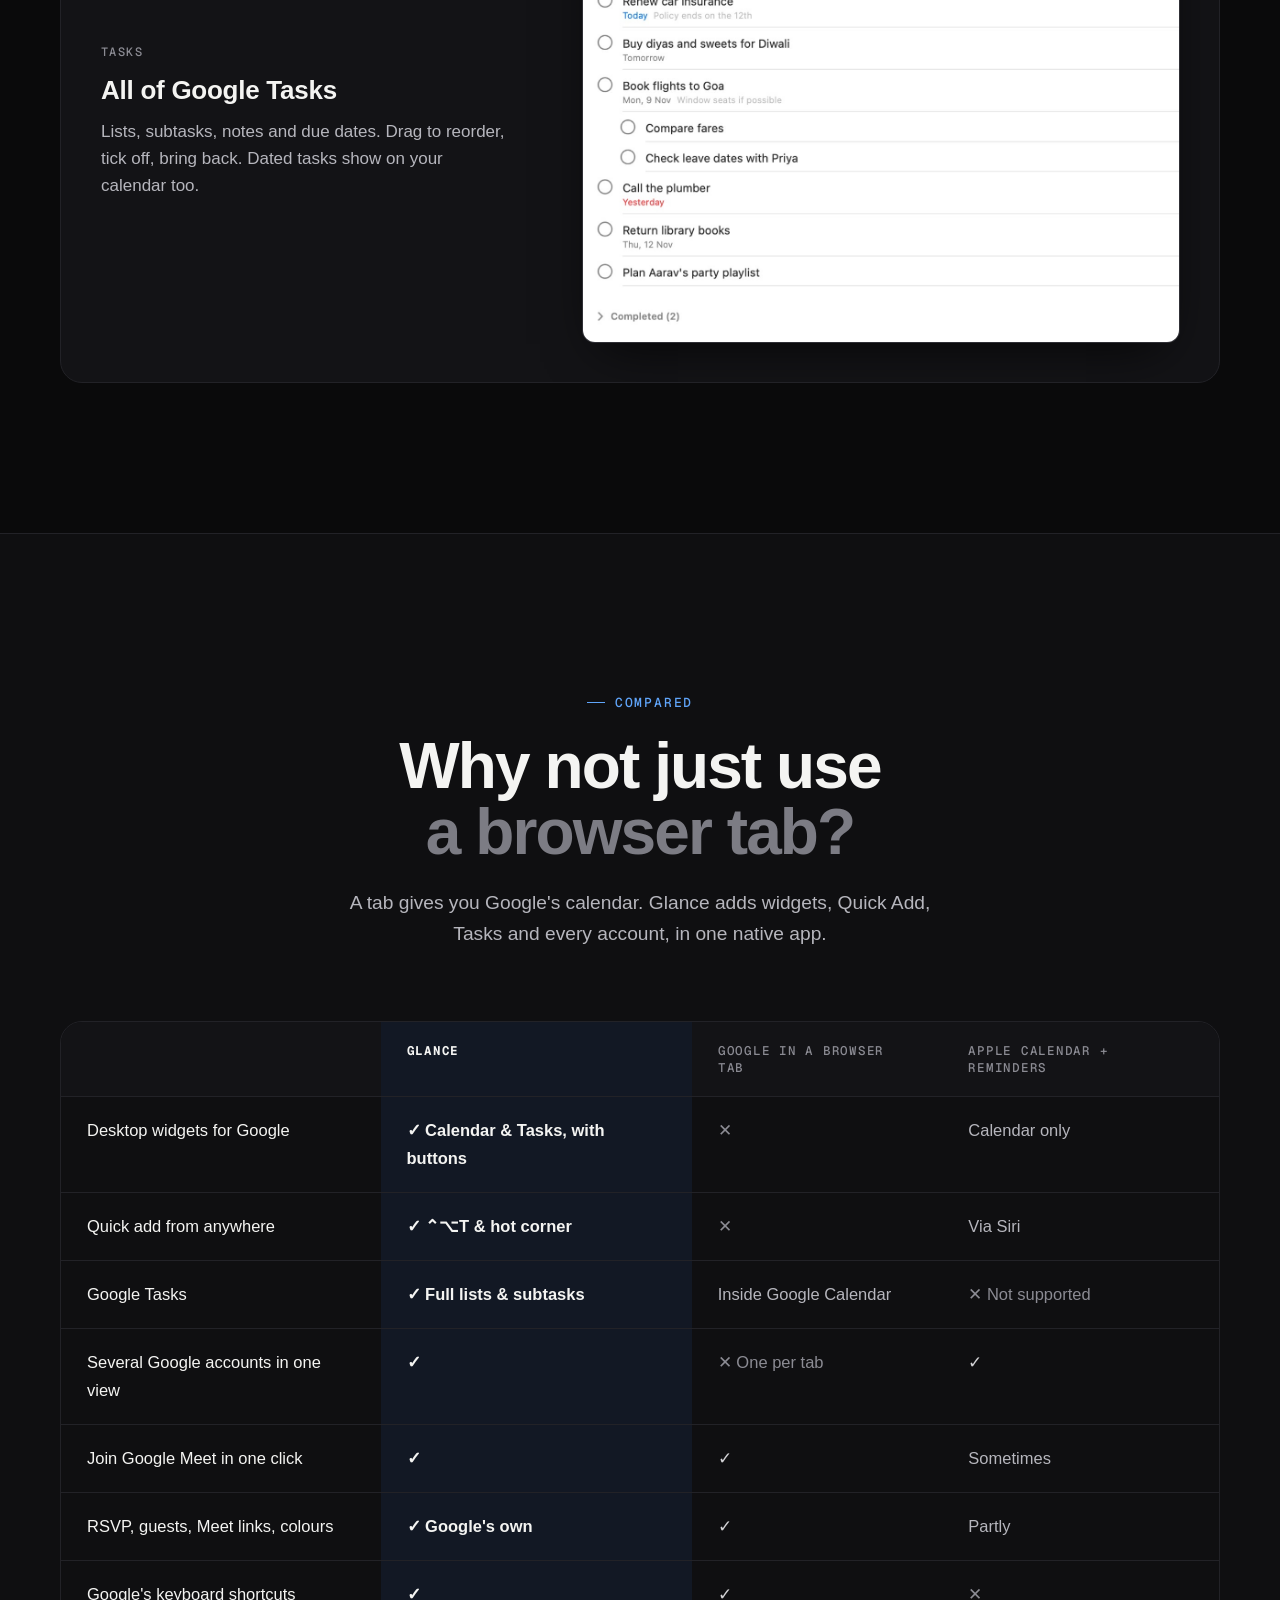
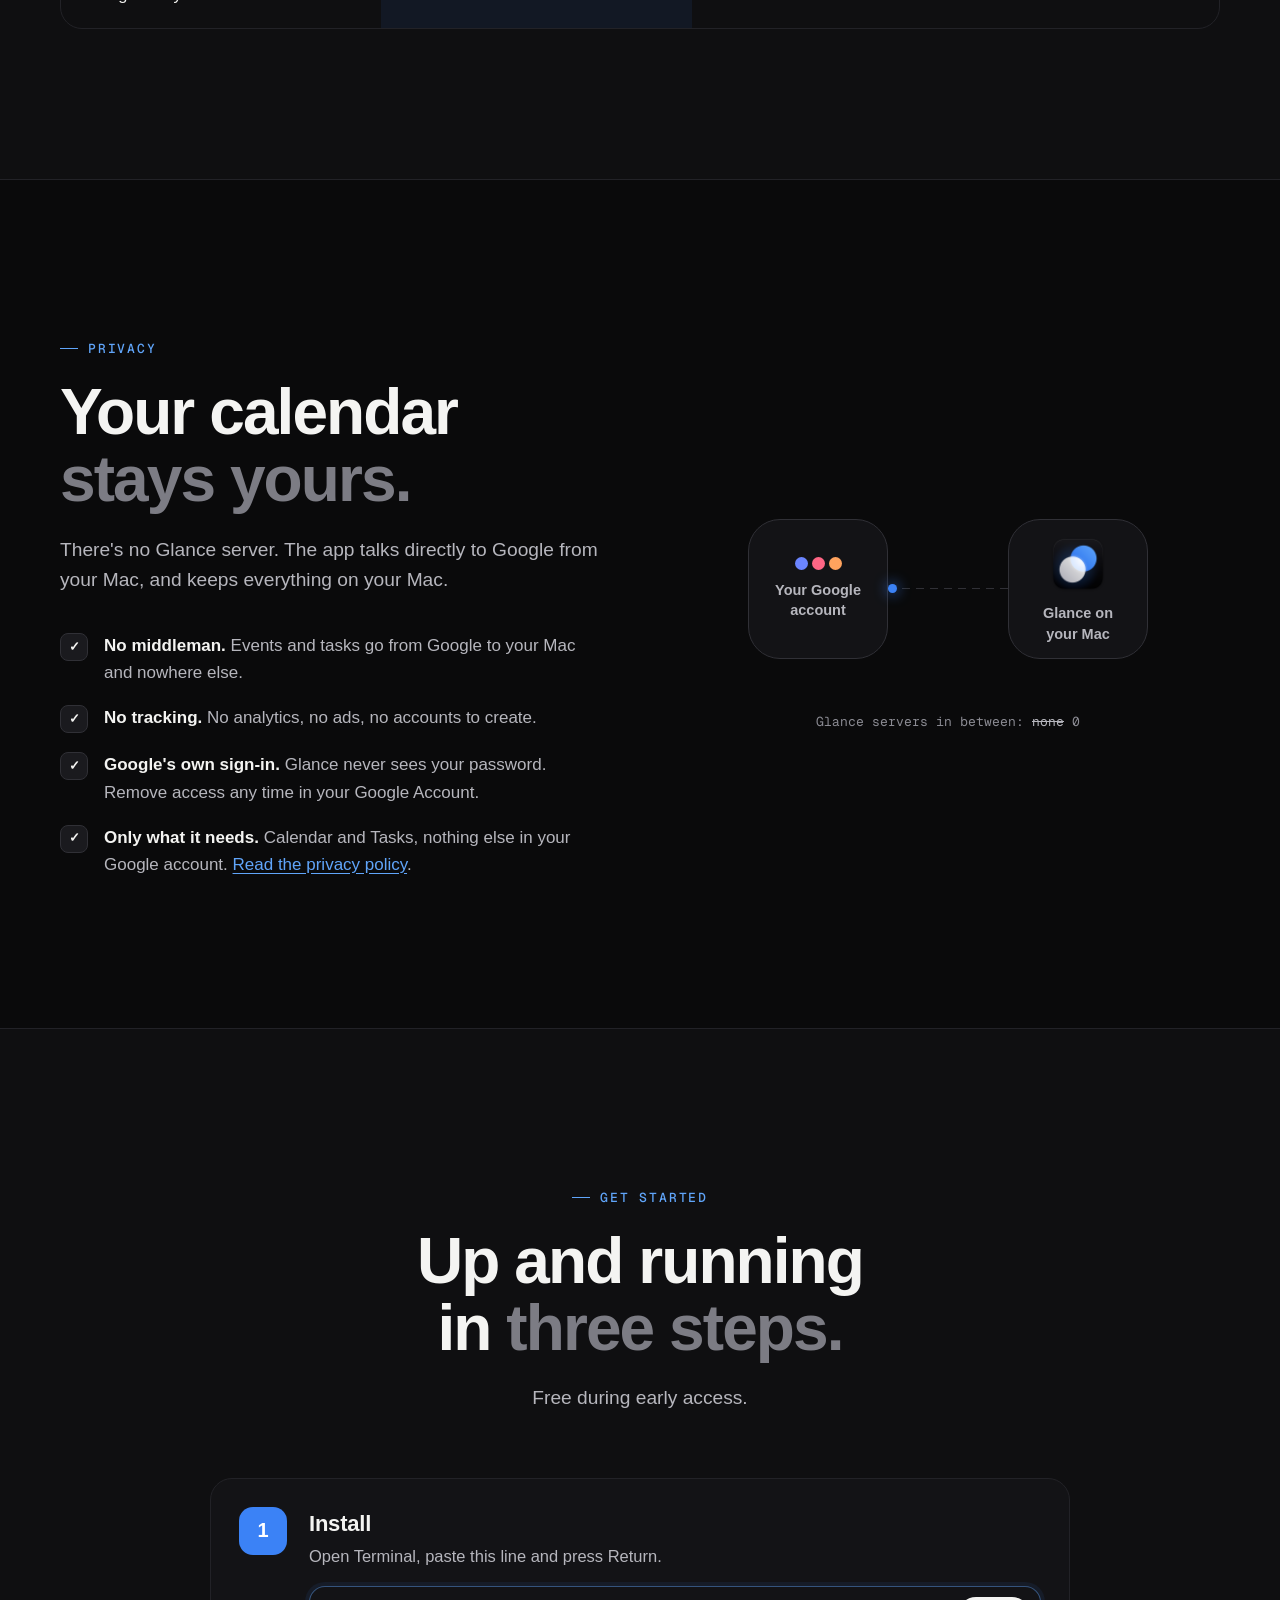
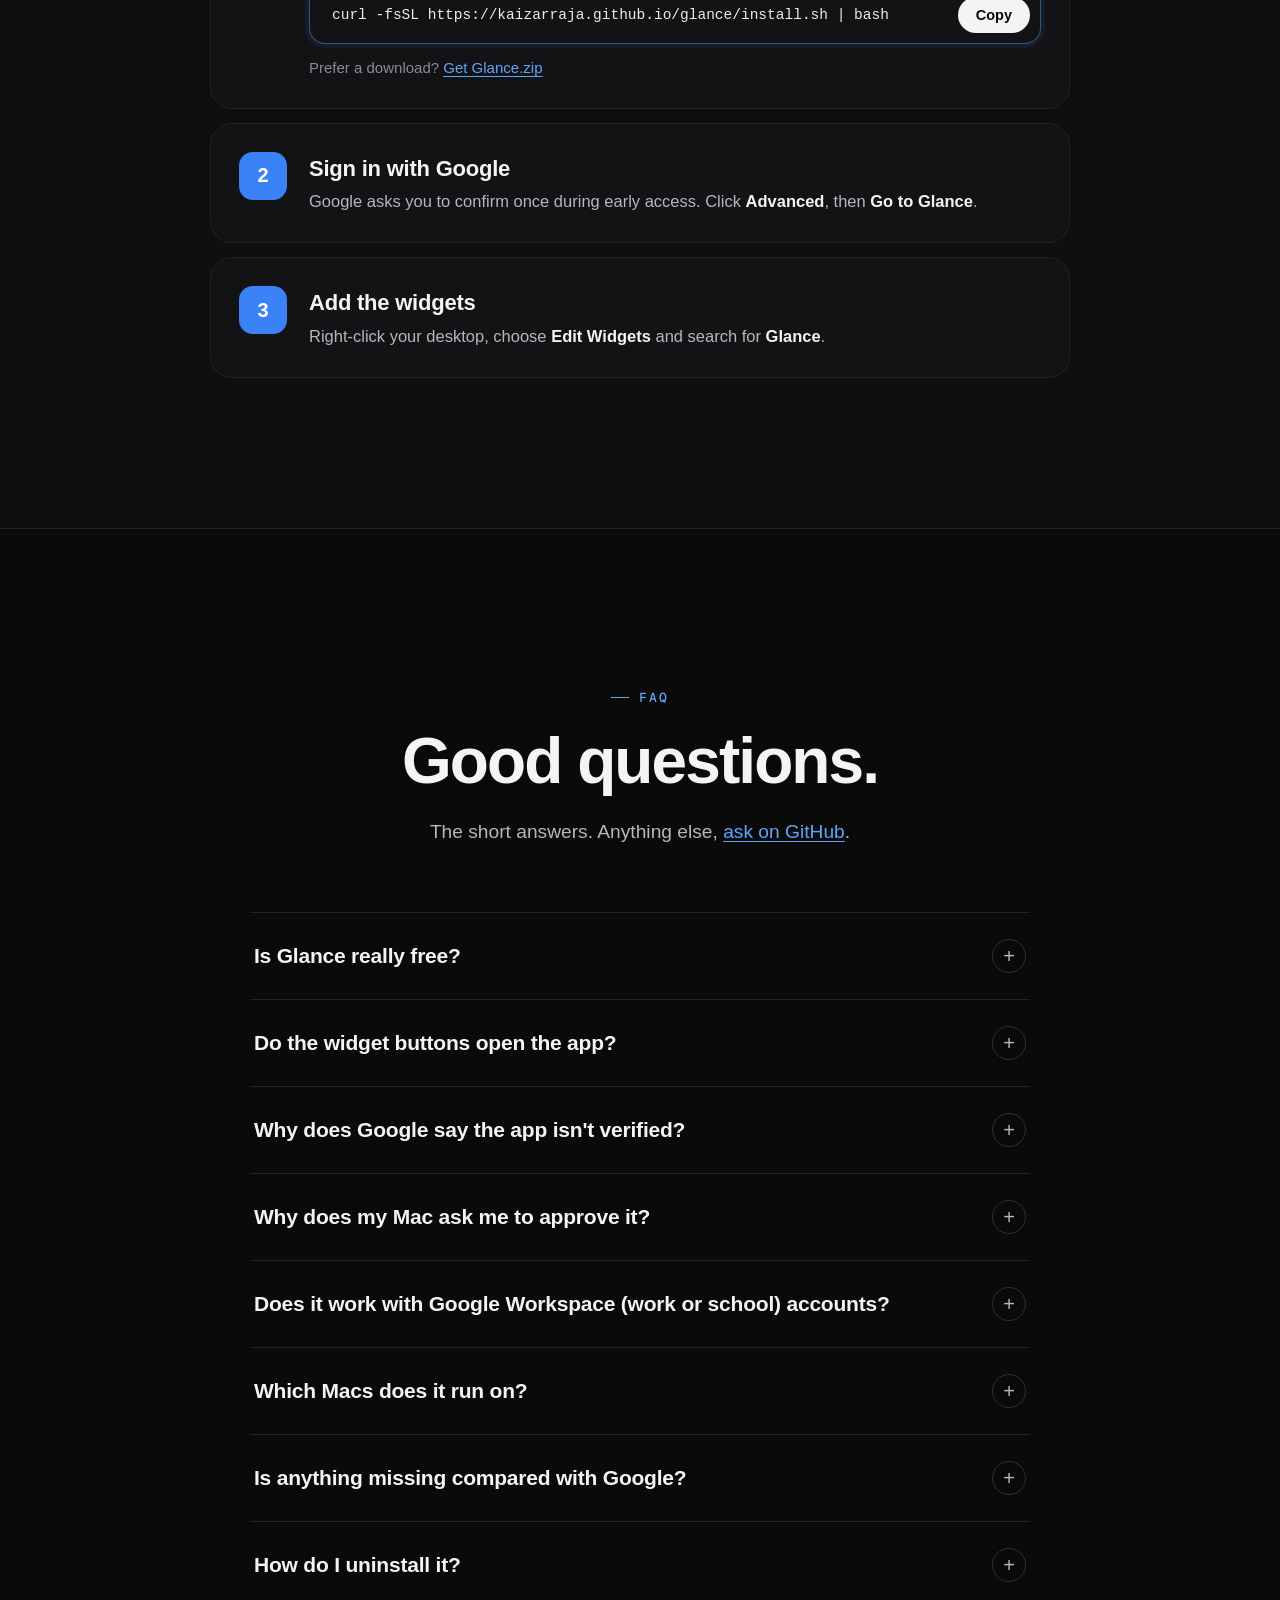
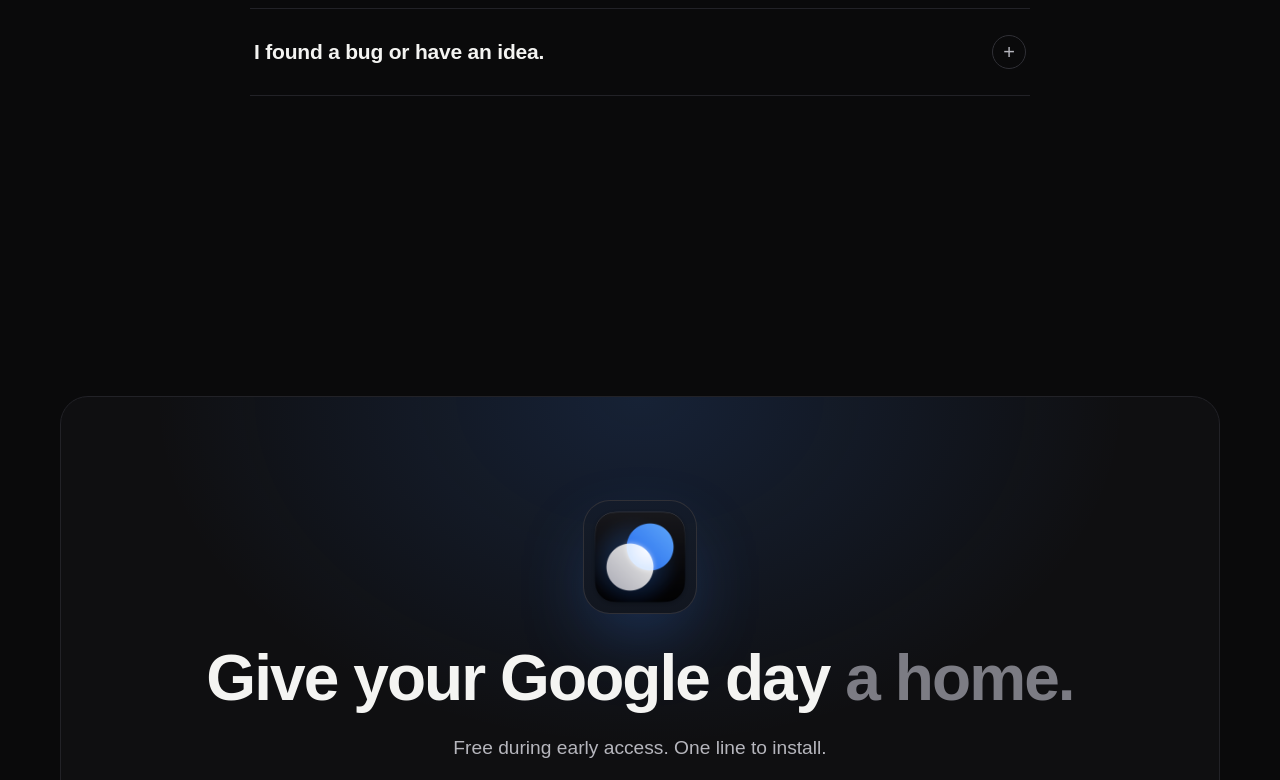
==== commit 9f5add2b: "Glance website, installer and README" ====
--- a/index.html
+++ b/index.html
@@ -272,7 +272,7 @@
 .corner .glowc { position: absolute; right: -40px; bottom: -40px; width: 130px; height: 130px; border-radius: 50%; background: radial-gradient(circle, rgba(59,130,246,.55), transparent 70%); animation: pop 5s ease infinite; }
 
 /* crops of screenshots */
-.tasks-crop { aspect-ratio: 2 / 1; background-size: 200%; background-position: 0% 14%; }
+.tasks-card { display: block; width: 100%; height: auto; }
 .crop { border-radius: 12px; overflow: hidden; box-shadow: 0 0 0 1px var(--line-2), 0 20px 50px -18px rgba(0,0,0,.8); background-repeat: no-repeat; background-color: #fff; }
 
 /* Demos rest while they are off screen, so only what you look at moves. */
@@ -311,63 +311,22 @@
 .part { color: var(--muted); }
 
 /* ---------- Install: one command first, everything else after ---------- */
-.install { max-width: 820px; margin: 72px auto 0; }
-.term { border-radius: 16px; overflow: hidden; background: #0d0d0f; border: 1px solid var(--line-2); box-shadow: 0 40px 100px -40px rgba(0,0,0,.9); }
-.term .bar { display: flex; align-items: center; gap: 8px; padding: 12px 14px; background: var(--surface); border-bottom: 1px solid var(--line); }
-.term .bar i { width: 12px; height: 12px; border-radius: 50%; flex: none; }
-.term .bar span { margin: 0 auto; font: 12.5px var(--mono); color: var(--dim); transform: translateX(-24px); }
-.term pre { margin: 0; padding: 24px 26px 28px; font: 14.5px/1.85 var(--mono); color: #e4e4e2; min-height: 236px; white-space: pre-wrap; word-break: break-all; }
-.term .p { color: var(--blue-2); }
-.term .o { color: #9a9aa1; }
-.term .ok { color: var(--green); }
 .copy { display: flex; align-items: center; gap: 12px; margin-top: 16px; padding: 10px 10px 10px 22px; border-radius: 16px; background: var(--surface); border: 1px solid rgba(96,165,250,.45); box-shadow: 0 0 0 4px rgba(59,130,246,.08); font: 14.5px var(--mono); color: #ececea; }
 .copy code { overflow-x: auto; white-space: nowrap; flex: 1; min-width: 0; scrollbar-width: none; }
 .copy code::-webkit-scrollbar { display: none; }
 .copy button { flex: none; }
-.copy-note { margin: 16px 4px 0; color: var(--dim); font-size: 15.5px; line-height: 1.6; text-align: center; }
-details.manual { margin-top: 24px; border-radius: 16px; background: transparent; border: 1px solid var(--line); padding: 16px 22px; }
-details.manual summary { cursor: pointer; font-weight: 700; color: var(--muted); }
-details.manual summary:hover { color: var(--text); }
-details.manual[open] summary { color: var(--text); }
-details.manual ol { color: var(--muted); font-size: 16px; padding-left: 22px; margin: 14px 0 4px; }
-details.manual li { margin: 8px 0; }
-details.manual a { color: var(--blue-2); text-decoration: underline; text-underline-offset: 3px; }
-.then { margin: 96px 0 28px; text-align: center; font: 500 13px var(--mono); letter-spacing: .14em; text-transform: uppercase; color: var(--dim); }
-.steps { display: grid; grid-template-columns: repeat(3, minmax(0, 1fr)); gap: 20px; }
-.step { display: flex; flex-direction: column; padding: 32px; border-radius: var(--radius); background: var(--surface); border: 1px solid var(--line); }
-.step .n { width: 40px; height: 40px; border-radius: 12px; display: grid; place-items: center; font: 600 18px var(--display); color: var(--text); background: var(--surface-2); border: 1px solid var(--line-2); margin-bottom: 22px; }
-.step h4 { margin: 0 0 8px; font: 600 21px/1.2 var(--display); letter-spacing: -0.01em; }
-.step p { margin: 0; color: var(--muted); font-size: 16px; line-height: 1.6; }
-.step b { color: var(--text); }
-.step .ill { margin-top: auto; padding-top: 24px; }
-.gwarn { border-radius: 12px; background: #fff; color: #202124; padding: 14px 16px; font-size: 14px; line-height: 1.5; box-shadow: 0 10px 30px -10px rgba(0,0,0,.6); }
-.gwarn b { display: block; font-size: 15px; margin-bottom: 4px; color: #202124; }
-.gwarn .lnk { color: #1a73e8; font-weight: 700; }
-.gwarn .arrow { color: #888; font-weight: 700; }
-.wmenu { display: inline-flex; flex-direction: column; border-radius: 10px; background: #f2f2f0; color: #222; font-size: 14px; font-weight: 500; padding: 5px; min-width: 200px; box-shadow: 0 10px 30px -10px rgba(0,0,0,.6); }
-.wmenu span { padding: 5px 10px; border-radius: 6px; }
-.wmenu span.on { background: var(--blue); color: #fff; }
-.acc-path { margin-top: 16px; display: inline-flex; flex-wrap: wrap; gap: 6px; align-items: center; font-size: 14px; color: var(--muted); }
-.acc-path span { padding: 5px 10px; border-radius: 8px; background: var(--surface-2); border: 1px solid var(--line-2); }
-.acc-path span.on { background: var(--blue); border-color: var(--blue); color: #fff; font-weight: 700; }
-
-/* ---------- Early access, explained ---------- */
-.ea { margin-top: 28px; border-radius: var(--radius); background: linear-gradient(180deg, rgba(59,130,246,.07), rgba(59,130,246,.015)); border: 1px solid rgba(96,165,250,.28); padding: 36px; }
-.ea .pill { display: inline-block; font: 500 12px var(--mono); letter-spacing: .12em; text-transform: uppercase; color: #bcd6ff; padding: 5px 11px; border-radius: 999px; background: rgba(59,130,246,.16); border: 1px solid rgba(96,165,250,.45); margin-bottom: 16px; }
-.ea h3 { margin: 0 0 10px; font: 600 28px/1.15 var(--display); letter-spacing: -0.015em; }
-.ea > p { margin: 0; color: var(--muted); font-size: 17px; line-height: 1.6; max-width: 40em; }
-.ea-grid { display: grid; grid-template-columns: repeat(2, minmax(0, 1fr)); gap: 16px; margin-top: 26px; }
-.ea-item { border-radius: 16px; background: var(--surface); border: 1px solid var(--line); padding: 22px; }
-.ea-item .who { font: 500 11.5px var(--mono); letter-spacing: .12em; text-transform: uppercase; color: var(--dim); }
-.ea-item b { display: block; margin: 8px 0 8px; font: 600 18px/1.3 var(--display); color: var(--text); }
-.ea-item p { margin: 0; color: var(--muted); font-size: 15.5px; line-height: 1.6; }
-.ea-item p strong { color: var(--text); }
-.ea-trust { list-style: none; padding: 0; margin: 22px 0 0; display: grid; grid-template-columns: repeat(3, minmax(0, 1fr)); gap: 12px; }
-.ea-trust li { display: flex; gap: 10px; align-items: flex-start; font-size: 15px; line-height: 1.5; color: var(--muted); }
-.ea-trust li::before { content: "✓"; flex: none; width: 20px; height: 20px; border-radius: 50%; display: grid; place-items: center; font: 700 11px Satoshi, sans-serif; color: #052e14; background: var(--green); margin-top: 1px; }
-.ea-trust a { color: var(--blue-2); }
-.ea-guide { margin-top: 26px; display: flex; align-items: center; gap: 18px; flex-wrap: wrap; }
-.ea-guide span { color: var(--dim); font-size: 14.5px; }
+
+/* ---------- Install steps ---------- */
+.isteps { list-style: none; padding: 0; margin: 64px auto 0; max-width: 860px; display: flex; flex-direction: column; gap: 14px; }
+.istep { display: grid; grid-template-columns: 48px minmax(0, 1fr); gap: 22px; padding: 28px; border-radius: var(--radius); background: var(--surface); border: 1px solid var(--line); }
+.istep .n { width: 48px; height: 48px; border-radius: 14px; display: grid; place-items: center; font: 600 20px var(--display); color: #fff; background: var(--blue); }
+.istep h4 { margin: 4px 0 6px; font: 600 22px/1.2 var(--display); letter-spacing: -0.01em; }
+.istep p { margin: 0; color: var(--muted); font-size: 16.5px; line-height: 1.6; }
+.istep b { color: var(--text); }
+.istep .copy { margin-top: 16px; }
+.istep .alt { margin-top: 12px; font-size: 15px; color: var(--dim); }
+.istep .alt a { color: var(--blue-2); text-decoration: underline; text-underline-offset: 3px; }
+
 
 /* ---------- After-download walkthrough ---------- */
 dialog.dl { width: min(620px, calc(100vw - 32px)); max-height: calc(100dvh - 32px); padding: 0; border-radius: 24px; border: 1px solid var(--line-2); background: #111113; color: var(--text); overflow: auto; overscroll-behavior: contain; }
@@ -509,7 +468,6 @@
   .tw-copy .ctrls.list { max-width: 520px; margin-left: auto; margin-right: auto; text-align: left; }
   .card.wide { grid-template-columns: minmax(0, 1fr); gap: 0; }
   .card.wide .viz { padding-top: 36px; }
-  .steps { grid-template-columns: minmax(0, 1fr); max-width: 560px; margin: 0 auto; }
 }
 @media (max-width: 960px) {
   :root { --nav-h: 108px; }
@@ -529,7 +487,6 @@
   .compare td:first-child, .compare th:first-child { position: sticky; left: 0; z-index: 1; background: var(--bg); box-shadow: 1px 0 0 var(--line); }
   .compare th:first-child { background: var(--surface); }
   .final-wrap { padding-top: 112px; }
-  .ea-grid, .ea-trust { grid-template-columns: minmax(0, 1fr); }
 }
 @media (max-width: 560px) {
   :root { --nav-h: 104px; }
@@ -541,9 +498,8 @@
   .hero { padding: 56px 0 72px; }
   .hero h1 { margin: 26px auto 22px; }
   .hero p.lede { margin-bottom: 32px; }
-  .ea { padding: 26px 20px; }
-  .ea h3 { font-size: 24px; }
-  .ea-guide .btn { white-space: normal; text-align: center; justify-content: center; width: 100%; }
+  .istep { grid-template-columns: minmax(0, 1fr); gap: 14px; padding: 22px 20px; }
+  .istep .n { width: 40px; height: 40px; font-size: 18px; border-radius: 12px; }
   .dl-in { padding: 26px 20px 22px; }
   .dl-top .t { font-size: 21px; }
   .dl-foot, .dl-foot > div { width: 100%; }
@@ -581,11 +537,7 @@
   .desk .menubar .m { display: none; }
   .compare th, .compare td { padding: 16px 18px; }
   .compare table { font-size: 15.5px; }
-  .install { margin-top: 48px; }
-  .term pre { font-size: 13px; padding: 18px 18px 22px; min-height: 210px; }
   .copy { padding: 8px 8px 8px 16px; font-size: 13.5px; }
-  .then { margin-top: 64px; }
-  .step { padding: 24px 22px; }
   .wire { width: 50px; }
   .node { width: 112px; height: 118px; font-size: 13px; }
   .node img { width: 48px; height: 48px; }
@@ -876,7 +828,7 @@
           <h3>All of Google Tasks</h3>
           <p>Lists, subtasks, notes and due dates. Drag to reorder, tick off, bring back. Dated tasks show on your calendar too.</p>
         </div>
-        <div class="viz"><div class="crop tasks-crop" style="background-image:url(assets/shots/tasks.jpg)"></div></div>
+        <div class="viz"><img class="crop tasks-card" src="assets/shots/tasks-card.jpg" alt="The Tasks list in Glance: tasks with due dates, notes and subtasks" loading="lazy" width="1300" height="975"></div>
       </article>
     </div>
   </div>
@@ -932,46 +884,34 @@
   <div class="wrap">
     <div class="head center reveal">
       <span class="eyebrow">Get started</span>
-      <h2>Up and running in <span class="serif grad">a minute.</span></h2>
-      <p class="sub">Free during early access. Paste one line into Terminal and you're done.</p>
-    </div>
-    <div class="install reveal">
-      <div class="term"><div class="bar"><i style="background:#ff5f57"></i><i style="background:#febc2e"></i><i style="background:#28c840"></i><span>Terminal</span></div><pre id="termText"></pre></div>
-      <div class="copy"><code id="cmd">curl -fsSL https://kaizarraja.github.io/glance/install.sh | bash</code><button class="btn primary small" id="copyBtn">Copy</button></div>
-      <p class="copy-note">It downloads Glance from GitHub, puts it in Applications and opens it. Nothing else is installed, and your Mac won't need to ask for approval.</p>
-      <details class="manual">
-        <summary>Rather download it yourself?</summary>
-        <ol>
-          <li><a href="https://github.com/kaizarraja/glance/releases/latest/download/Glance.zip">Download Glance.zip</a>, open the <b>Glance</b> folder it makes and drag <b>Glance</b> into Applications. Its <b>How to install</b> folder has an illustrated guide.</li>
-          <li>Open it. macOS says it can't check the app, because this early version isn't signed with an Apple developer certificate yet. Click <b>Done</b>.</li>
-          <li>Open <b>System Settings → Privacy &amp; Security</b>, scroll down and click <b>Open Anyway</b> next to Glance, then confirm.</li>
-        </ol>
-      </details>
-      <div class="ea" id="early-access">
-        <span class="pill">Early access</span>
-        <h3>Two warnings you'll see, and why they're fine.</h3>
-        <p>Glance is free and brand new, made by an independent developer. Two pieces of official paperwork are still in progress, so your Mac and Google each show one extra screen the first time. Nothing is wrong with the app.</p>
-        <div class="ea-grid">
-          <div class="ea-item"><span class="who">Your Mac · zip download only</span><b>“Apple could not verify Glance”</b><p>Glance isn't signed with a paid Apple certificate yet. Click <strong>Done</strong>, then <strong>System Settings → Privacy &amp; Security → Open Anyway</strong>. You only do this once, and the one-line install skips it entirely.</p></div>
-          <div class="ea-item"><span class="who">Google · when you sign in</span><b>“Google hasn't verified this app”</b><p>Google reviews every app that reads Calendar or Tasks, and Glance's review is under way. Click <strong>Advanced → Go to Glance</strong>. “Unsafe” is the word Google uses for every app still in review.</p></div>
+      <h2>Up and running in <span class="serif grad">three steps.</span></h2>
+      <p class="sub">Free during early access.</p>
+    </div>
+    <ol class="isteps">
+      <li class="istep reveal">
+        <div class="n">1</div>
+        <div class="body">
+          <h4>Install</h4>
+          <p>Open Terminal, paste this line and press Return.</p>
+          <div class="copy"><code id="cmd">curl -fsSL https://kaizarraja.github.io/glance/install.sh | bash</code><button class="btn primary small" id="copyBtn">Copy</button></div>
+          <p class="alt">Prefer a download? <a href="https://github.com/kaizarraja/glance/releases/latest/download/Glance.zip">Get Glance.zip</a></p>
         </div>
-        <ul class="ea-trust">
-          <li><span>You sign in on Google's own page. Glance never sees your password.</span></li>
-          <li><span>No Glance servers: your data goes straight between Google and your Mac.</span></li>
-          <li><span>Remove access anytime at <a href="https://myaccount.google.com/permissions" target="_blank" rel="noopener">myaccount.google.com/permissions</a>.</span></li>
-        </ul>
-        <div class="ea-guide"><a class="btn ghost small" href="assets/guide/Glance-install-guide.pdf" target="_blank" rel="noopener">Open the illustrated install guide (PDF)</a><span>7 pages, every screen shown. It's also in the download.</span></div>
-      </div>
-    </div>
-    <p class="then reveal">Then, three quick steps</p>
-    <div class="steps">
-      <div class="step reveal"><div class="n">1</div><h4>Sign in with Google</h4><p>Google shows a warning while Glance awaits its review. Click <b>Advanced</b>, then <b>Go to Glance</b>.</p>
-        <div class="ill"><div class="gwarn"><b>Google hasn't verified this app</b>The app is requesting access to sensitive info in your Google Account…<div style="margin-top:8px"><span class="lnk">Advanced</span> <span class="arrow">→</span> <span class="lnk">Go to Glance (unsafe)</span></div></div></div></div>
-      <div class="step reveal"><div class="n">2</div><h4>Add your other accounts</h4><p>Work, personal, side projects: they all show together.</p>
-        <div class="ill"><div class="acc-path"><span>Settings</span>→<span>Calendar</span>→<span class="on">Add another Google account…</span></div></div></div>
-      <div class="step reveal"><div class="n">3</div><h4>Put widgets on your desktop</h4><p>Right-click the desktop, choose <b>Edit Widgets</b> and search for <b>Glance</b>.</p>
-        <div class="ill"><div class="wmenu"><span>New Folder</span><span>Get Info</span><span>Change Wallpaper…</span><span class="on">Edit Widgets…</span></div></div></div>
-    </div>
+      </li>
+      <li class="istep reveal">
+        <div class="n">2</div>
+        <div class="body">
+          <h4>Sign in with Google</h4>
+          <p>Google asks you to confirm once during early access. Click <b>Advanced</b>, then <b>Go to Glance</b>.</p>
+        </div>
+      </li>
+      <li class="istep reveal">
+        <div class="n">3</div>
+        <div class="body">
+          <h4>Add the widgets</h4>
+          <p>Right-click your desktop, choose <b>Edit Widgets</b> and search for <b>Glance</b>.</p>
+        </div>
+      </li>
+    </ol>
   </div>
 </section>
 
@@ -1233,35 +1173,6 @@
   const tick = () => clock.textContent = new Date().toLocaleString(undefined, { weekday: 'short', day: 'numeric', month: 'short', hour: 'numeric', minute: '2-digit' });
   tick(); setInterval(tick, 30000);
 
-  // Terminal
-  const term = document.getElementById('termText');
-  const lines = [
-    ['p', '~ % ', 'curl -fsSL https://kaizarraja.github.io/glance/install.sh | bash'],
-    ['o', '', '› Downloading Glance…'],
-    ['o', '', '› Installing to /Applications'],
-    ['o', '', '› Opening Glance'],
-    ['ok', '', '✓ Glance is ready. Sign in with Google to begin.'],
-  ];
-  let started = false;
-  async function runTerm() {
-    if (started) return; started = true;
-    while (true) {
-      term.innerHTML = '';
-      for (const [cls, prompt, text] of lines) {
-        const row = document.createElement('div'); term.appendChild(row);
-        if (prompt) {
-          row.innerHTML = `<span class="p">${prompt}</span><span class="cmd"></span>`;
-          const c = row.querySelector('.cmd');
-          for (let i = 0; i <= text.length; i++) { c.textContent = text.slice(0, i); await wait(reduce ? 0 : 28); }
-          await wait(500);
-        } else { row.className = cls; row.textContent = text; await wait(reduce ? 0 : 650); }
-      }
-      if (reduce) return;
-      await wait(5000); await whenLive(term);
-    }
-  }
-  idleIO.observe(term);
-  new IntersectionObserver((es, o) => { if (es[0].isIntersecting) { runTerm(); o.disconnect(); } }, { threshold: .3 }).observe(term);
   document.getElementById('copyBtn').onclick = async e => {
     try { await navigator.clipboard.writeText(document.getElementById('cmd').textContent); e.target.textContent = 'Copied ✓'; }
     catch { e.target.textContent = 'Select & copy'; }
